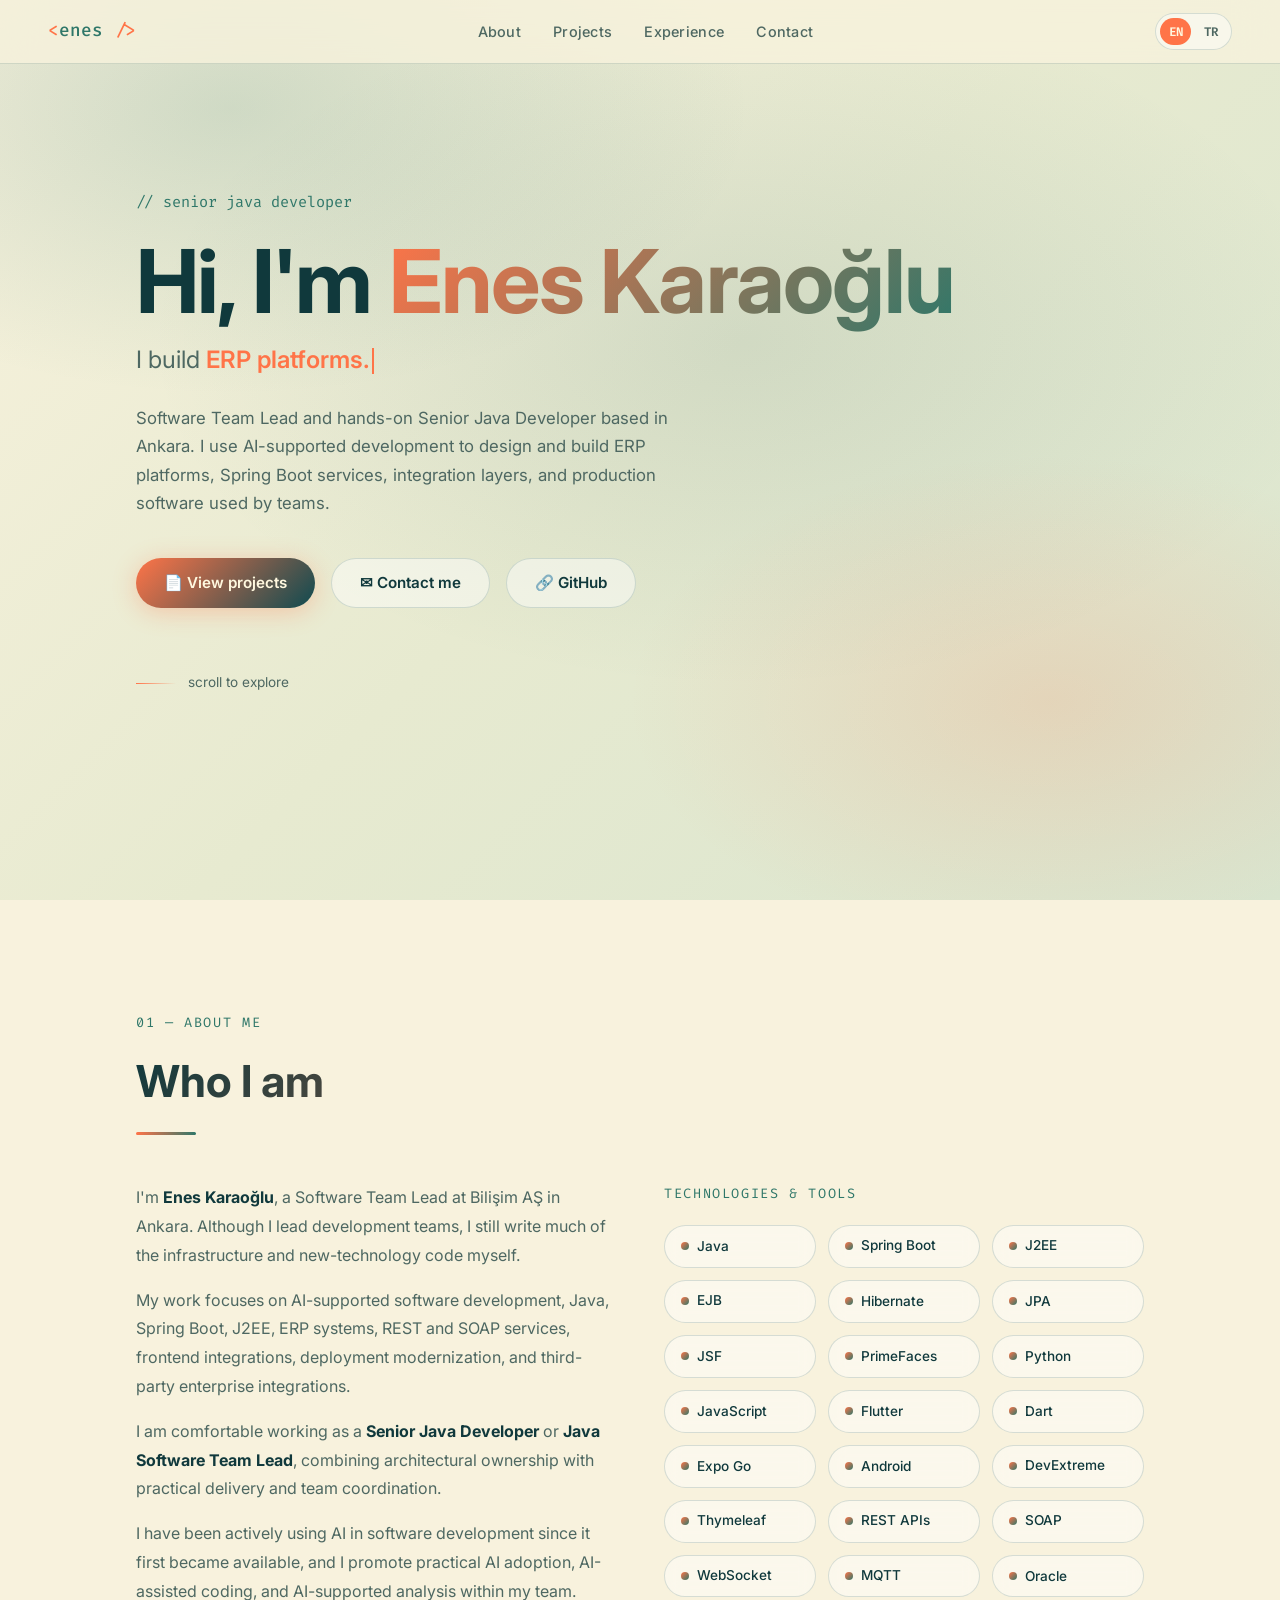
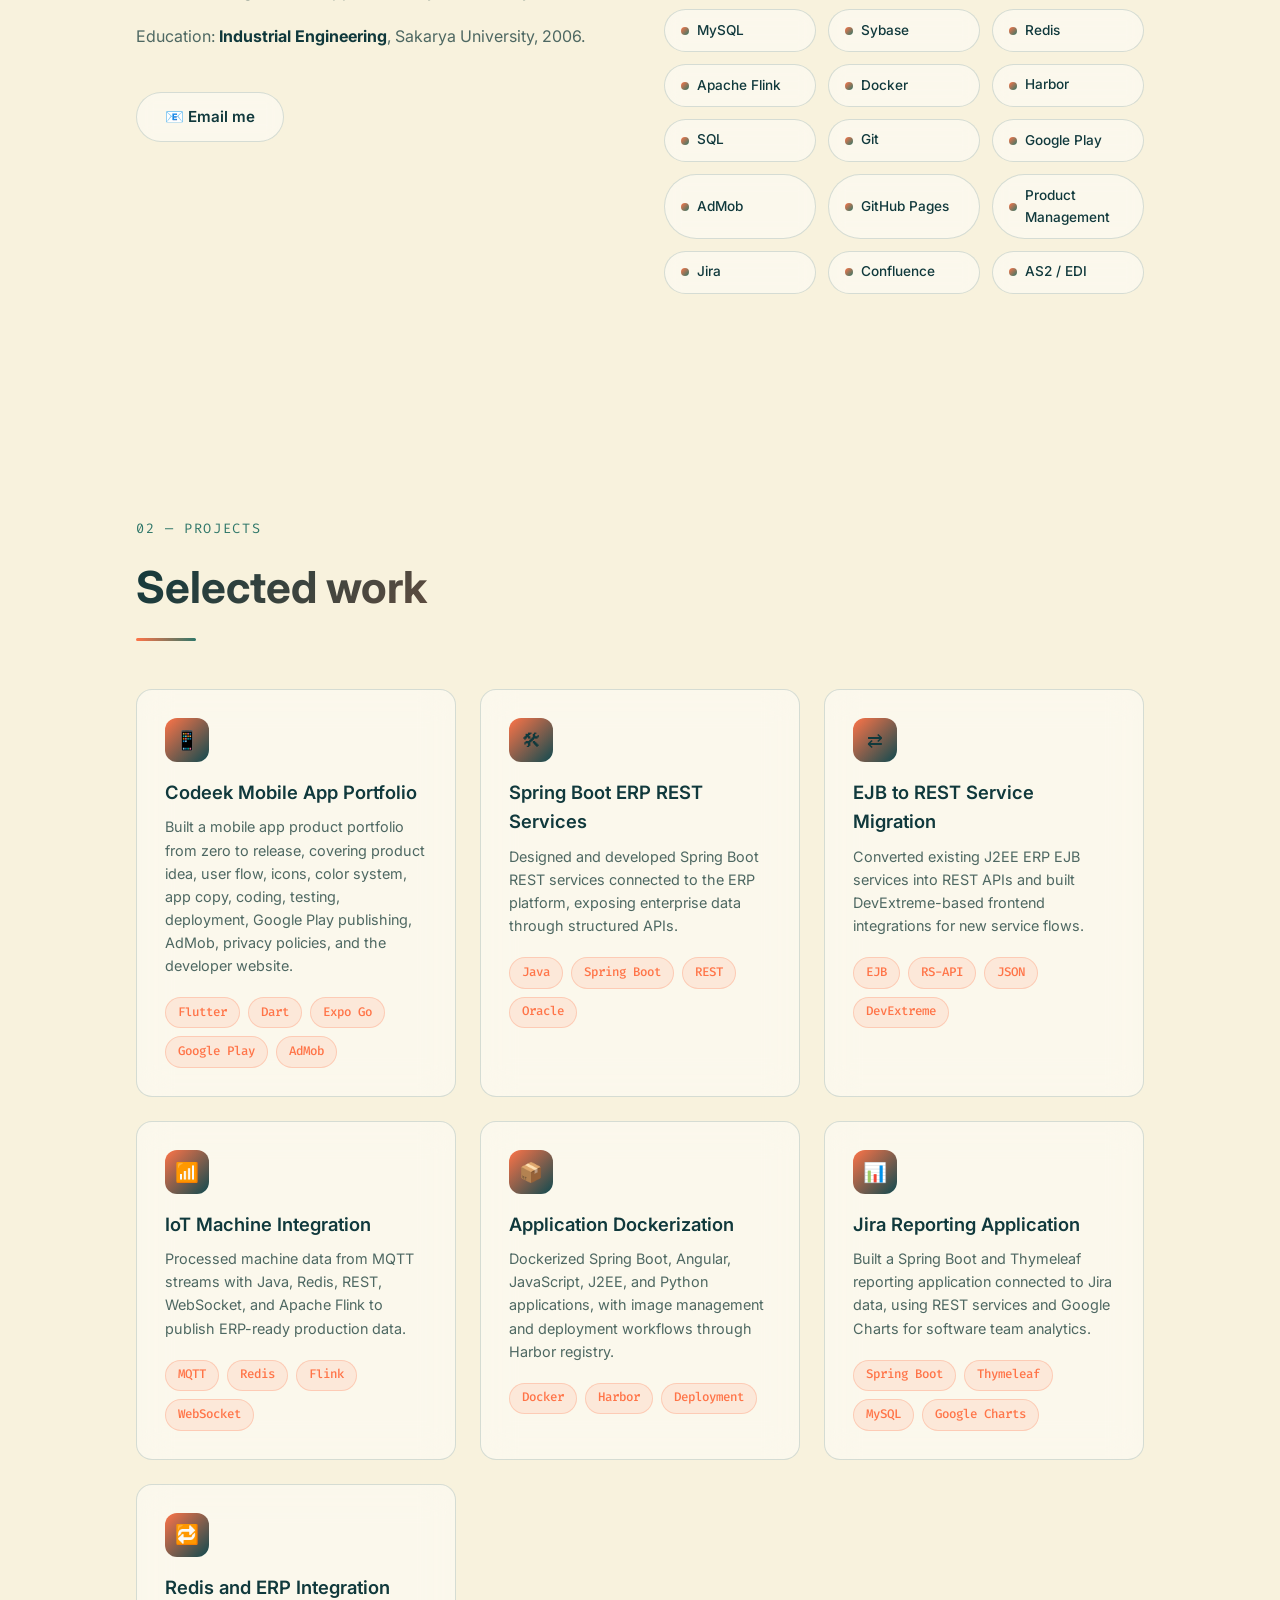
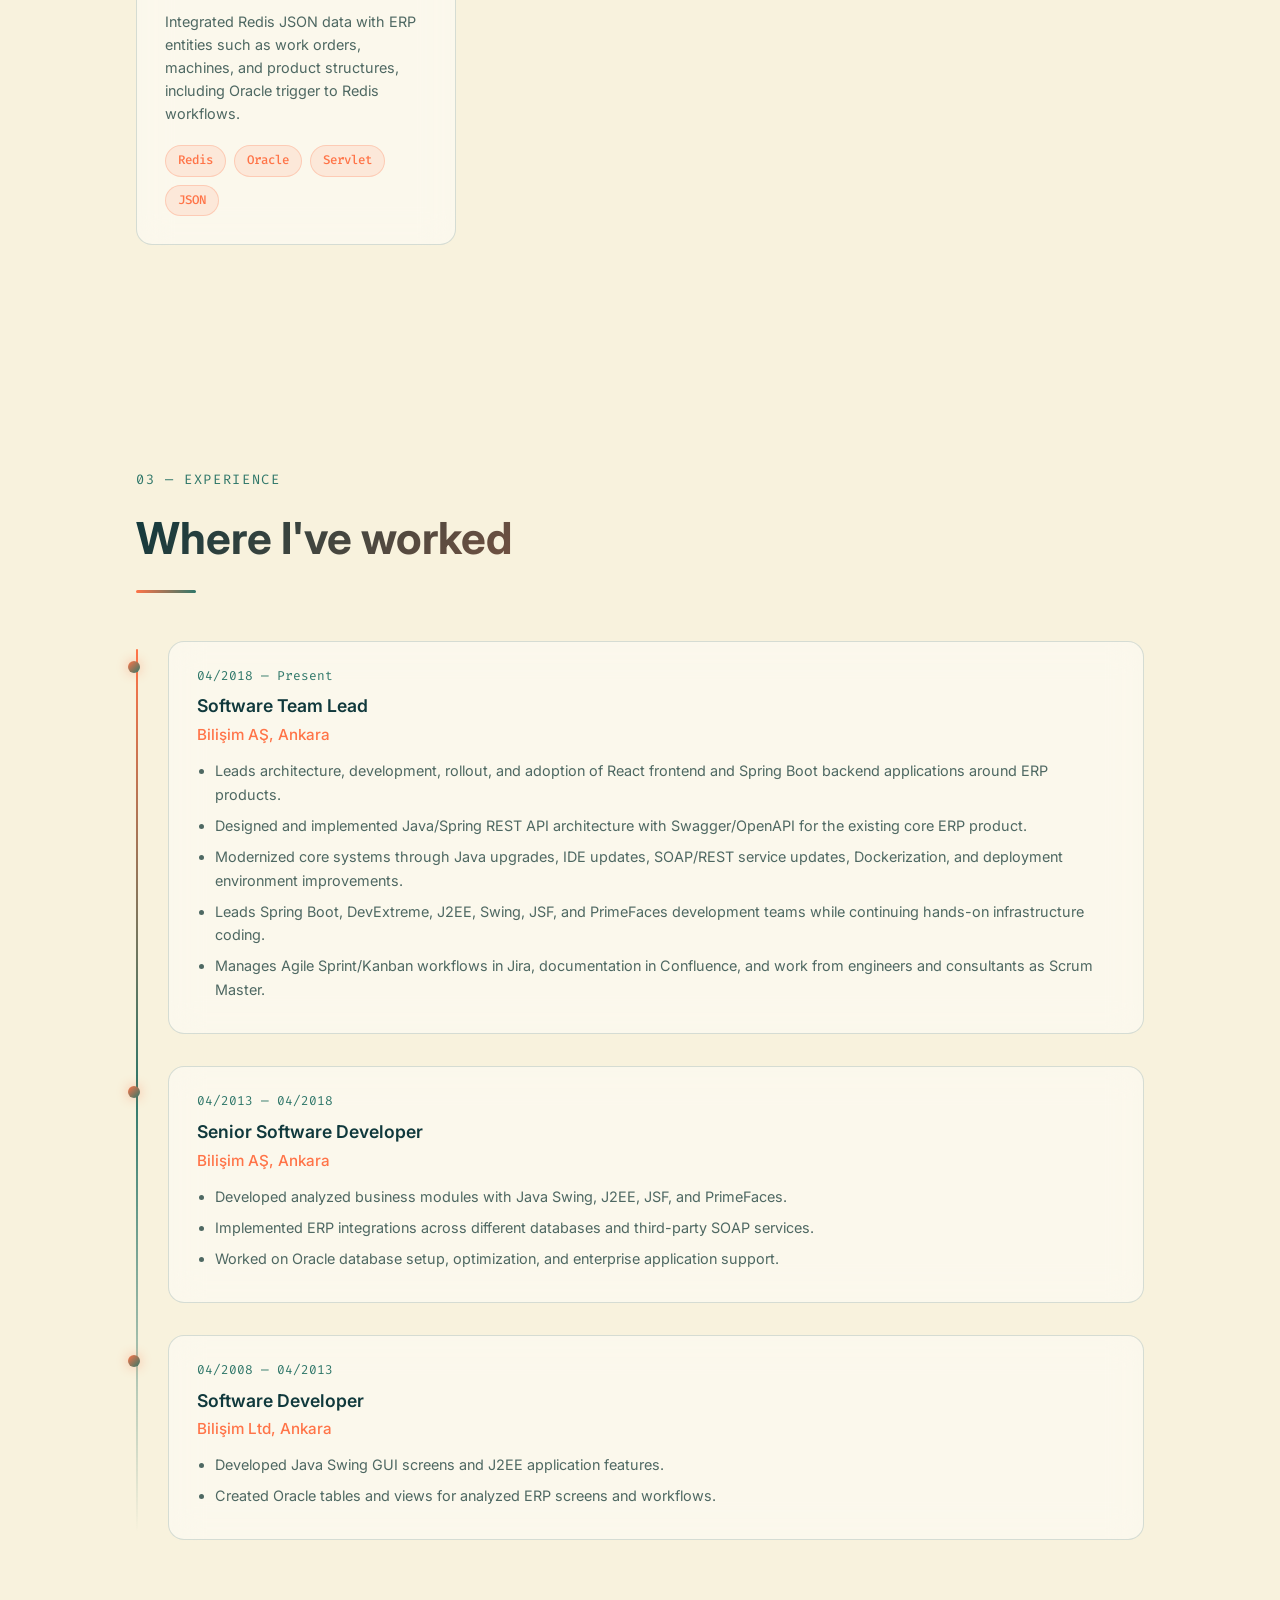
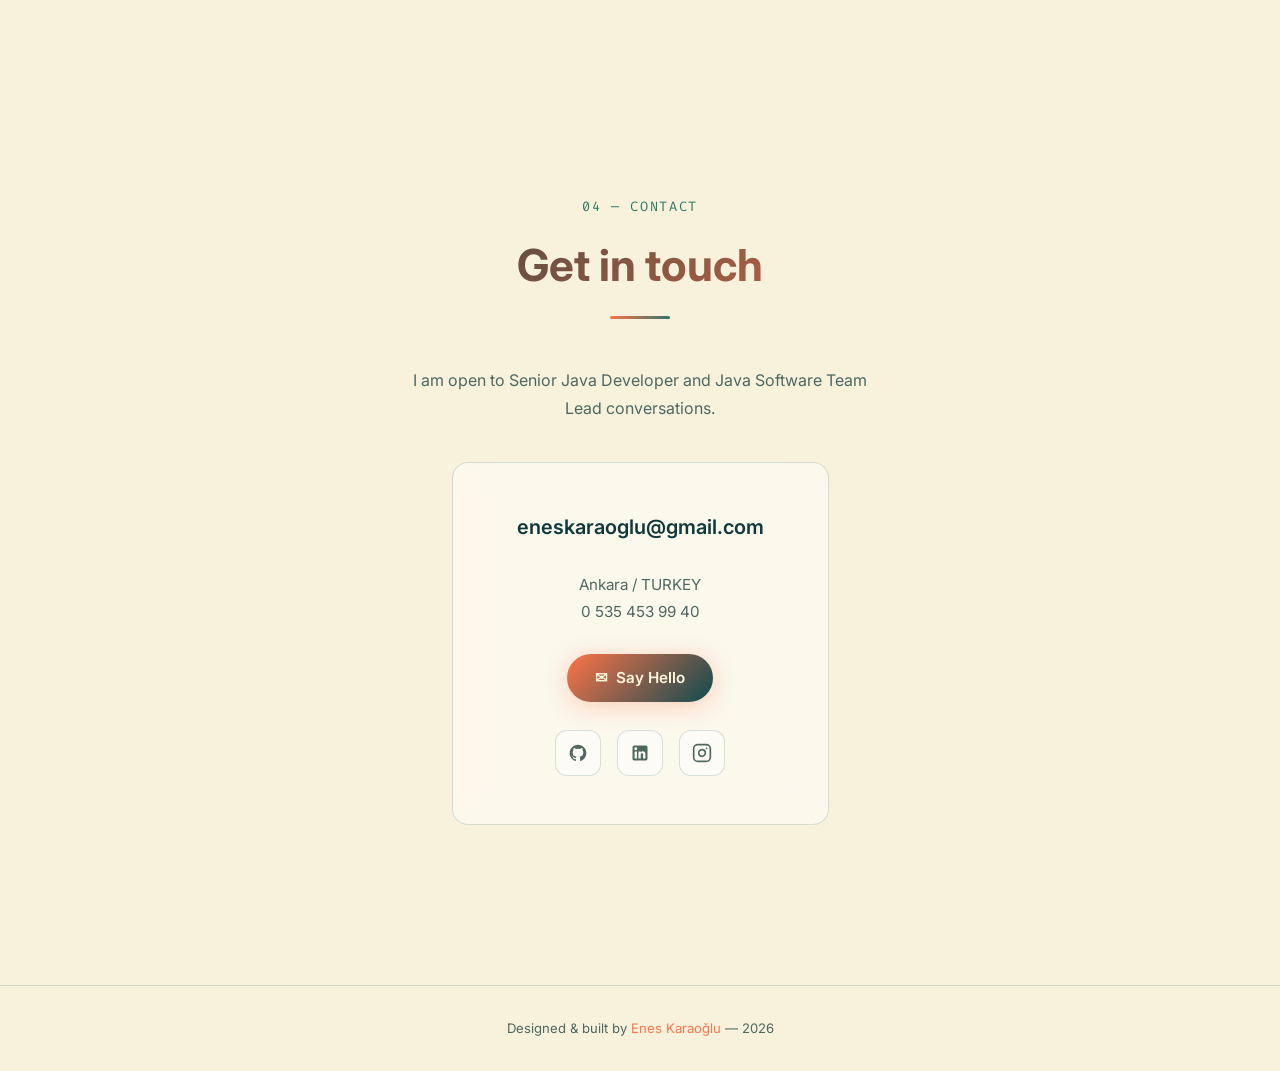
==== index.html @ bb0404db "Add footer visit counter" ====
﻿<!DOCTYPE html>
<html lang="en">
<head>
  <meta charset="UTF-8" />
  <meta name="viewport" content="width=device-width, initial-scale=1.0" />
  <title>Enes Karaoğlu — Senior Java Developer</title>
  <meta name="description" content="Personal portfolio of Enes Karaoğlu, Senior Java Developer and Software Team Lead in Ankara." />
  <link rel="preconnect" href="https://fonts.googleapis.com" />
  <link rel="preconnect" href="https://fonts.gstatic.com" crossorigin />
  <link href="https://fonts.googleapis.com/css2?family=Inter:wght@300;400;500;600;700&family=Fira+Code:wght@400;500&display=swap" rel="stylesheet" />
  <link rel="stylesheet" href="css/styles.css" />
</head>
<body>

<!-- ── Navigation ─────────────────────────────────────────────── -->
<nav>
  <a href="#hero" class="nav-logo">&lt;<span>enes</span> /&gt;</a>
  <ul class="nav-links" id="nav-links">
    <li><a href="#about" data-i18n="nav.about">About</a></li>
    <li><a href="#projects" data-i18n="nav.projects">Projects</a></li>
    <li><a href="#experience" data-i18n="nav.experience">Experience</a></li>
    <li><a href="#contact" data-i18n="nav.contact">Contact</a></li>
  </ul>
  <div class="nav-actions">
    <div class="language-switch" aria-label="Language selection">
      <button type="button" class="lang-btn" data-lang="en">EN</button>
      <button type="button" class="lang-btn" data-lang="tr">TR</button>
    </div>
    <button class="nav-toggle" id="nav-toggle" aria-label="Toggle menu">
      <span></span><span></span><span></span>
    </button>
  </div>
</nav>

<!-- ── Hero ───────────────────────────────────────────────────── -->
<section id="hero">
  <p class="hero-tag" data-i18n="hero.tag">// senior java developer</p>
  <h1 class="hero-name" data-i18n-html="hero.name">
    Hi, I'm <span class="highlight">Enes Karaoğlu</span>
  </h1>
  <p class="hero-title" data-i18n-html="hero.title">
    I build <span class="typed-text" id="typed"></span><span class="cursor"></span>
  </p>
  <p class="hero-bio" data-i18n="hero.bio">
    Software Team Lead and hands-on Senior Java Developer based in Ankara. I design and build
    ERP platforms, Spring Boot services, integration layers, and production software used by teams.
  </p>
  <div class="hero-cta">
    <a href="#projects" class="btn btn-primary" data-i18n-html="hero.viewProjects">
      &#128196; View projects
    </a>
    <a href="#contact" class="btn btn-outline" data-i18n-html="hero.contactMe">
      &#9993; Contact me
    </a>
    <a href="https://github.com/eneskaraoglu" target="_blank" rel="noopener" class="btn btn-outline">
      &#128279; GitHub
    </a>
  </div>
  <div class="hero-scroll">
    <span class="scroll-line"></span>
    <span data-i18n="hero.scroll">scroll to explore</span>
  </div>
</section>

<!-- ── About ──────────────────────────────────────────────────── -->
<section id="about">
  <p class="section-label reveal" data-i18n="about.label">01 &mdash; About Me</p>
  <h2 class="section-title reveal" data-i18n="about.title">Who I am</h2>
  <div class="section-divider reveal"></div>
  <div class="about-grid">
    <div class="about-text reveal">
      <p data-i18n-html="about.p1">
        I'm <strong>Enes Karaoğlu</strong>, a Software Team Lead at Bilişim AŞ in Ankara.
        Although I lead development teams, I still write much of the infrastructure and new-technology
        code myself.
      </p>
      <p data-i18n="about.p2">
        My work focuses on Java, Spring Boot, J2EE, ERP systems, REST and SOAP services,
        frontend integrations, deployment modernization, and third-party enterprise integrations.
      </p>
      <p data-i18n-html="about.p3">
        I am comfortable working as a <strong>Senior Java Developer</strong> or
        <strong>Java Software Team Lead</strong>, combining architectural ownership with practical
        delivery and team coordination.
      </p>
      <p data-i18n="about.ai">
        I have been actively using AI in software development since it first became available, and I promote practical AI adoption within my team.
      </p>
      <p data-i18n-html="about.education">
        Education: <strong>Industrial Engineering</strong>, Sakarya University, 2006.
      </p>
      <br />
      <a href="mailto:eneskaraoglu@gmail.com" class="btn btn-outline" style="display:inline-flex;" data-i18n-html="about.email">
        &#128231; Email me
      </a>
    </div>
    <div class="reveal">
      <p class="section-label" style="margin-bottom:1.25rem;" data-i18n="about.techLabel">Technologies &amp; Tools</p>
      <div class="skills-grid">
        <div class="skill-pill"><span class="skill-dot"></span>Java</div>
        <div class="skill-pill"><span class="skill-dot"></span>Spring Boot</div>
        <div class="skill-pill"><span class="skill-dot"></span>J2EE</div>
        <div class="skill-pill"><span class="skill-dot"></span>EJB</div>
        <div class="skill-pill"><span class="skill-dot"></span>Hibernate</div>
        <div class="skill-pill"><span class="skill-dot"></span>JPA</div>
        <div class="skill-pill"><span class="skill-dot"></span>JSF</div>
        <div class="skill-pill"><span class="skill-dot"></span>PrimeFaces</div>
        <div class="skill-pill"><span class="skill-dot"></span>Python</div>
        <div class="skill-pill"><span class="skill-dot"></span>JavaScript</div>
        <div class="skill-pill"><span class="skill-dot"></span>Flutter</div>
        <div class="skill-pill"><span class="skill-dot"></span>Dart</div>
        <div class="skill-pill"><span class="skill-dot"></span>Expo Go</div>
        <div class="skill-pill"><span class="skill-dot"></span>Android</div>
        <div class="skill-pill"><span class="skill-dot"></span>DevExtreme</div>
        <div class="skill-pill"><span class="skill-dot"></span>Thymeleaf</div>
        <div class="skill-pill"><span class="skill-dot"></span>REST APIs</div>
        <div class="skill-pill"><span class="skill-dot"></span>SOAP</div>
        <div class="skill-pill"><span class="skill-dot"></span>WebSocket</div>
        <div class="skill-pill"><span class="skill-dot"></span>MQTT</div>
        <div class="skill-pill"><span class="skill-dot"></span>Oracle</div>
        <div class="skill-pill"><span class="skill-dot"></span>MySQL</div>
        <div class="skill-pill"><span class="skill-dot"></span>Sybase</div>
        <div class="skill-pill"><span class="skill-dot"></span>Redis</div>
        <div class="skill-pill"><span class="skill-dot"></span>Apache Flink</div>
        <div class="skill-pill"><span class="skill-dot"></span>Docker</div>
        <div class="skill-pill"><span class="skill-dot"></span>Harbor</div>
        <div class="skill-pill"><span class="skill-dot"></span>SQL</div>
        <div class="skill-pill"><span class="skill-dot"></span>Git</div>
        <div class="skill-pill"><span class="skill-dot"></span>Google Play</div>
        <div class="skill-pill"><span class="skill-dot"></span>AdMob</div>
        <div class="skill-pill"><span class="skill-dot"></span>GitHub Pages</div>
        <div class="skill-pill"><span class="skill-dot"></span>Product Management</div>
        <div class="skill-pill"><span class="skill-dot"></span>Jira</div>
        <div class="skill-pill"><span class="skill-dot"></span>Confluence</div>
        <div class="skill-pill"><span class="skill-dot"></span>AS2 / EDI</div>
      </div>
    </div>
  </div>
</section>

<!-- ── Projects ────────────────────────────────────────────────── -->
<section id="projects">
  <p class="section-label reveal" data-i18n="projects.label">02 &mdash; Projects</p>
  <h2 class="section-title reveal" data-i18n="projects.title">Selected work</h2>
  <div class="section-divider reveal"></div>
  <div class="projects-grid">

    <div class="glass project-card reveal">
      <div class="project-top">
        <div class="project-icon">&#128241;</div>
      </div>
      <h3 class="project-name" data-i18n="project.codeek.title">Codeek Mobile App Portfolio</h3>
      <p class="project-desc" data-i18n="project.codeek.desc">
        Built a mobile app product portfolio from zero to release, covering product idea, user flow,
        icons, color system, app copy, coding, testing, deployment, Google Play publishing, AdMob,
        privacy policies, and the developer website.
      </p>
      <div class="project-tags">
        <span class="tag">Flutter</span>
        <span class="tag">Dart</span>
        <span class="tag">Expo Go</span>
        <span class="tag">Google Play</span>
        <span class="tag">AdMob</span>
      </div>
    </div>

    <div class="glass project-card reveal">
      <div class="project-top">
        <div class="project-icon">&#128736;</div>
      </div>
      <h3 class="project-name" data-i18n="project.erpRest.title">Spring Boot ERP REST Services</h3>
      <p class="project-desc" data-i18n="project.erpRest.desc">
        Designed and developed Spring Boot REST services connected to the ERP platform, exposing
        enterprise data through structured APIs.
      </p>
      <div class="project-tags">
        <span class="tag">Java</span>
        <span class="tag">Spring Boot</span>
        <span class="tag">REST</span>
        <span class="tag">Oracle</span>
      </div>
    </div>

    <div class="glass project-card reveal">
      <div class="project-top">
        <div class="project-icon">&#8644;</div>
      </div>
      <h3 class="project-name" data-i18n="project.ejbRest.title">EJB to REST Service Migration</h3>
      <p class="project-desc" data-i18n="project.ejbRest.desc">
        Converted existing J2EE ERP EJB services into REST APIs and built DevExtreme-based
        frontend integrations for new service flows.
      </p>
      <div class="project-tags">
        <span class="tag">EJB</span>
        <span class="tag">RS-API</span>
        <span class="tag">JSON</span>
        <span class="tag">DevExtreme</span>
      </div>
    </div>

    <div class="glass project-card reveal">
      <div class="project-top">
        <div class="project-icon">&#128246;</div>
      </div>
      <h3 class="project-name" data-i18n="project.iot.title">IoT Machine Integration</h3>
      <p class="project-desc" data-i18n="project.iot.desc">
        Processed machine data from MQTT streams with Java, Redis, REST, WebSocket, and Apache Flink
        to publish ERP-ready production data.
      </p>
      <div class="project-tags">
        <span class="tag">MQTT</span>
        <span class="tag">Redis</span>
        <span class="tag">Flink</span>
        <span class="tag">WebSocket</span>
      </div>
    </div>

    <div class="glass project-card reveal">
      <div class="project-top">
        <div class="project-icon">&#128230;</div>
      </div>
      <h3 class="project-name" data-i18n="project.docker.title">Application Dockerization</h3>
      <p class="project-desc" data-i18n="project.docker.desc">
        Dockerized Spring Boot, Angular, JavaScript, J2EE, and Python applications, with image
        management and deployment workflows through Harbor registry.
      </p>
      <div class="project-tags">
        <span class="tag">Docker</span>
        <span class="tag">Harbor</span>
        <span class="tag">Deployment</span>
      </div>
    </div>

    <div class="glass project-card reveal">
      <div class="project-top">
        <div class="project-icon">&#128202;</div>
      </div>
      <h3 class="project-name" data-i18n="project.jira.title">Jira Reporting Application</h3>
      <p class="project-desc" data-i18n="project.jira.desc">
        Built a Spring Boot and Thymeleaf reporting application connected to Jira data, using REST
        services and Google Charts for software team analytics.
      </p>
      <div class="project-tags">
        <span class="tag">Spring Boot</span>
        <span class="tag">Thymeleaf</span>
        <span class="tag">MySQL</span>
        <span class="tag">Google Charts</span>
      </div>
    </div>

    <div class="glass project-card reveal">
      <div class="project-top">
        <div class="project-icon">&#128257;</div>
      </div>
      <h3 class="project-name" data-i18n="project.redis.title">Redis and ERP Integration</h3>
      <p class="project-desc" data-i18n="project.redis.desc">
        Integrated Redis JSON data with ERP entities such as work orders, machines, and product
        structures, including Oracle trigger to Redis workflows.
      </p>
      <div class="project-tags">
        <span class="tag">Redis</span>
        <span class="tag">Oracle</span>
        <span class="tag">Servlet</span>
        <span class="tag">JSON</span>
      </div>
    </div>

  </div>
</section>

<!-- ── Experience ─────────────────────────────────────────────── -->
<section id="experience">
  <p class="section-label reveal" data-i18n="experience.label">03 &mdash; Experience</p>
  <h2 class="section-title reveal" data-i18n="experience.title">Where I've worked</h2>
  <div class="section-divider reveal"></div>
  <div class="timeline">

    <div class="timeline-item reveal">
      <div class="glass timeline-card">
        <p class="timeline-period" data-i18n="experience.current.period">04/2018 &mdash; Present</p>
        <h3 class="timeline-role" data-i18n="experience.current.role">Software Team Lead</h3>
        <p class="timeline-company">Bilişim AŞ, Ankara</p>
        <ul class="timeline-list">
          <li data-i18n="experience.current.li1">Leads architecture, development, rollout, and adoption of React frontend and Spring Boot backend applications around ERP products.</li>
          <li data-i18n="experience.current.li2">Designed and implemented Java/Spring REST API architecture with Swagger/OpenAPI for the existing core ERP product.</li>
          <li data-i18n="experience.current.li3">Modernized core systems through Java upgrades, IDE updates, SOAP/REST service updates, Dockerization, and deployment environment improvements.</li>
          <li data-i18n="experience.current.li4">Leads Spring Boot, DevExtreme, J2EE, Swing, JSF, and PrimeFaces development teams while continuing hands-on infrastructure coding.</li>
          <li data-i18n="experience.current.li5">Manages Agile Sprint/Kanban workflows in Jira, documentation in Confluence, and work from engineers and consultants as Scrum Master.</li>
        </ul>
      </div>
    </div>

    <div class="timeline-item reveal">
      <div class="glass timeline-card">
        <p class="timeline-period">04/2013 &mdash; 04/2018</p>
        <h3 class="timeline-role" data-i18n="experience.senior.role">Senior Software Developer</h3>
        <p class="timeline-company">Bilişim AŞ, Ankara</p>
        <ul class="timeline-list">
          <li data-i18n="experience.senior.li1">Developed analyzed business modules with Java Swing, J2EE, JSF, and PrimeFaces.</li>
          <li data-i18n="experience.senior.li2">Implemented ERP integrations across different databases and third-party SOAP services.</li>
          <li data-i18n="experience.senior.li3">Worked on Oracle database setup, optimization, and enterprise application support.</li>
        </ul>
      </div>
    </div>

    <div class="timeline-item reveal">
      <div class="glass timeline-card">
        <p class="timeline-period">04/2008 &mdash; 04/2013</p>
        <h3 class="timeline-role" data-i18n="experience.developer.role">Software Developer</h3>
        <p class="timeline-company">Bilişim Ltd, Ankara</p>
        <ul class="timeline-list">
          <li data-i18n="experience.developer.li1">Developed Java Swing GUI screens and J2EE application features.</li>
          <li data-i18n="experience.developer.li2">Created Oracle tables and views for analyzed ERP screens and workflows.</li>
        </ul>
      </div>
    </div>

  </div>
</section>

<!-- ── Contact ────────────────────────────────────────────────── -->
<section id="contact">
  <p class="section-label reveal" data-i18n="contact.label">04 &mdash; Contact</p>
  <h2 class="section-title reveal" data-i18n="contact.title">Get in touch</h2>
  <div class="section-divider reveal"></div>
  <p class="contact-subtitle reveal" data-i18n="contact.subtitle">
    I am open to Senior Java Developer and Java Software Team Lead conversations.
  </p>
  <div class="glass contact-card reveal">
    <a href="mailto:eneskaraoglu@gmail.com" class="contact-email">
      eneskaraoglu@gmail.com
    </a>
    <div class="contact-meta">
      <p>Ankara / TURKEY</p>
      <p>0 535 453 99 40</p>
    </div>
    <a href="mailto:eneskaraoglu@gmail.com" class="btn btn-primary" data-i18n-html="contact.sayHello">
      &#9993;&nbsp; Say Hello
    </a>
    <div class="social-links">
      <a href="https://github.com/eneskaraoglu" target="_blank" rel="noopener" class="social-link" title="GitHub">
        <!-- GitHub SVG icon -->
        <svg width="20" height="20" viewBox="0 0 24 24" fill="currentColor">
          <path d="M12 2C6.477 2 2 6.477 2 12c0 4.418 2.865 8.166 6.839 9.489.5.092.682-.217.682-.482 0-.237-.008-.866-.013-1.7-2.782.603-3.369-1.342-3.369-1.342-.454-1.155-1.11-1.462-1.11-1.462-.908-.62.069-.608.069-.608 1.003.07 1.531 1.03 1.531 1.03.892 1.529 2.341 1.087 2.91.831.092-.646.35-1.086.636-1.336-2.22-.253-4.555-1.11-4.555-4.943 0-1.091.39-1.984 1.029-2.683-.103-.253-.446-1.27.098-2.647 0 0 .84-.269 2.75 1.025A9.578 9.578 0 0 1 12 6.836a9.59 9.59 0 0 1 2.504.337c1.909-1.294 2.747-1.025 2.747-1.025.546 1.377.202 2.394.1 2.647.64.699 1.028 1.592 1.028 2.683 0 3.842-2.339 4.687-4.566 4.935.359.309.678.919.678 1.852 0 1.336-.012 2.415-.012 2.743 0 .267.18.578.688.48C19.138 20.163 22 16.418 22 12c0-5.523-4.477-10-10-10z"/>
        </svg>
      </a>
      <a href="https://www.linkedin.com/in/enes-karao%C4%9Flu-ab82077a/" target="_blank" rel="noopener" class="social-link" title="LinkedIn">
        <!-- LinkedIn SVG icon -->
        <svg width="20" height="20" viewBox="0 0 24 24" fill="currentColor">
          <path d="M19 3a2 2 0 0 1 2 2v14a2 2 0 0 1-2 2H5a2 2 0 0 1-2-2V5a2 2 0 0 1 2-2h14m-.5 15.5v-5.3a3.26 3.26 0 0 0-3.26-3.26c-.85 0-1.84.52-2.32 1.3v-1.11h-2.79v8.37h2.79v-4.93c0-.77.62-1.4 1.39-1.4a1.4 1.4 0 0 1 1.4 1.4v4.93h2.79M6.88 8.56a1.68 1.68 0 0 0 1.68-1.68c0-.93-.75-1.69-1.68-1.69a1.69 1.69 0 0 0-1.69 1.69c0 .93.76 1.68 1.69 1.68m1.39 9.94v-8.37H5.5v8.37h2.77z"/>
        </svg>
      </a>
      <a href="https://www.instagram.com/enesk6u/" target="_blank" rel="noopener" class="social-link" title="Instagram">
        <!-- Instagram SVG icon -->
        <svg width="20" height="20" viewBox="0 0 24 24" fill="none" stroke="currentColor" stroke-width="2" stroke-linecap="round" stroke-linejoin="round">
          <rect x="2" y="2" width="20" height="20" rx="5" ry="5"></rect>
          <path d="M16 11.37A4 4 0 1 1 12.63 8 4 4 0 0 1 16 11.37z"></path>
          <line x1="17.5" y1="6.5" x2="17.51" y2="6.5"></line>
        </svg>
      </a>
    </div>
  </div>
</section>

<!-- ── Footer ─────────────────────────────────────────────────── -->
<footer>
  <p data-i18n-html="footer.copy">Designed &amp; built by <span>Enes Karaoğlu</span> &mdash; 2026</p>
  <p class="visit-counter">
    <span data-i18n="footer.views">Page views</span>
    <span id="visit-count" aria-live="polite">...</span>
  </p>
</footer>

<!-- ── Scripts ─────────────────────────────────────────────────── -->
<script src="js/translations.js"></script>
<script src="js/main.js"></script>

</body>
</html>
---- css/styles.css ----
﻿/* ── Reset & base ───────────────────────────────────────────── */
    *, *::before, *::after { box-sizing: border-box; margin: 0; padding: 0; }

    :root {
      --bg-1: #f8f2dd;
      --bg-2: #e7ead0;
      --bg-3: #d9e5cf;
      --accent-1: #ff7448;
      --accent-1-rgb: 255, 116, 72;
      --accent-2: #0f4a50;
      --accent-2-rgb: 15, 74, 80;
      --accent-3: #2f7769;
      --accent-3-rgb: 47, 119, 105;
      --text-primary: #10393c;
      --text-secondary: #4e6862;
      --nav-bg: rgba(248, 242, 221, 0.78);
      --nav-bg-solid: rgba(248, 242, 221, 0.97);
      --glass-bg: rgba(255, 255, 255, 0.46);
      --glass-border: rgba(15, 74, 80, 0.16);
      --glass-hover: rgba(255, 255, 255, 0.7);
      --accent-glow: rgba(var(--accent-1-rgb), 0.32);
      --accent-glow-strong: rgba(var(--accent-1-rgb), 0.46);
      --radius: 16px;
      --nav-h: 64px;
    }

    html { scroll-behavior: smooth; }

    body {
      font-family: 'Inter', sans-serif;
      background: var(--bg-1);
      color: var(--text-primary);
      line-height: 1.6;
      overflow-x: hidden;
    }

    /* ── Animated gradient background ──────────────────────────── */
    body::before {
      content: '';
      position: fixed;
      inset: 0;
      background:
        radial-gradient(ellipse 70% 55% at 18% 12%, rgba(var(--accent-3-rgb), .18) 0%, transparent 58%),
        radial-gradient(ellipse 60% 50% at 82% 78%, rgba(var(--accent-1-rgb), .16) 0%, transparent 55%),
        radial-gradient(ellipse 75% 62% at 58% 38%, rgba(var(--accent-2-rgb), .10) 0%, transparent 62%),
        linear-gradient(135deg, var(--bg-1), var(--bg-2), var(--bg-3));
      z-index: -1;
      animation: gradientShift 18s ease-in-out infinite alternate;
    }

    @keyframes gradientShift {
      0%   { opacity: 1;   filter: hue-rotate(0deg); }
      100% { opacity: .85; filter: hue-rotate(25deg); }
    }

    /* ── Glass utility ──────────────────────────────────────────── */
    .glass {
      background: var(--glass-bg);
      border: 1px solid var(--glass-border);
      backdrop-filter: blur(16px);
      -webkit-backdrop-filter: blur(16px);
      border-radius: var(--radius);
    }

    /* ── Navigation ─────────────────────────────────────────────── */
    nav {
      position: fixed;
      top: 0; left: 0; right: 0;
      height: var(--nav-h);
      z-index: 100;
      display: flex;
      align-items: center;
      justify-content: space-between;
      padding: 0 clamp(1.5rem, 5vw, 3rem);
      background: var(--nav-bg);
      backdrop-filter: blur(20px);
      -webkit-backdrop-filter: blur(20px);
      border-bottom: 1px solid var(--glass-border);
      transition: background .3s;
    }

    .nav-logo {
      font-family: 'Fira Code', monospace;
      font-size: 1.1rem;
      color: var(--accent-1);
      text-decoration: none;
      font-weight: 500;
    }

    .nav-logo span { color: var(--accent-3); }

    .nav-links {
      display: flex;
      gap: 2rem;
      list-style: none;
    }

    .nav-links a {
      text-decoration: none;
      color: var(--text-secondary);
      font-size: .9rem;
      font-weight: 500;
      letter-spacing: .02em;
      transition: color .2s;
    }

    .nav-links a:hover { color: var(--accent-1); }

    .nav-actions {
      display: flex;
      align-items: center;
      gap: 1rem;
    }

    .language-switch {
      display: inline-flex;
      gap: .25rem;
      padding: .25rem;
      background: var(--glass-bg);
      border: 1px solid var(--glass-border);
      border-radius: 999px;
    }

    .lang-btn {
      border: none;
      background: transparent;
      color: var(--text-secondary);
      border-radius: 999px;
      cursor: pointer;
      font-family: 'Fira Code', monospace;
      font-size: .78rem;
      font-weight: 600;
      padding: .35rem .55rem;
      transition: background .2s, color .2s;
    }

    .lang-btn:hover,
    .lang-btn.active {
      background: var(--accent-1);
      color: #fff8df;
    }

    .nav-toggle {
      display: none;
      flex-direction: column;
      gap: 5px;
      cursor: pointer;
      background: none;
      border: none;
      padding: 4px;
    }

    .nav-toggle span {
      display: block;
      width: 24px;
      height: 2px;
      background: var(--text-primary);
      border-radius: 2px;
      transition: all .3s;
    }

    /* ── Section base ───────────────────────────────────────────── */
    section {
      padding: clamp(5rem, 10vw, 7rem) clamp(1.5rem, 8vw, 6rem);
      max-width: 1200px;
      margin: 0 auto;
    }

    .section-label {
      font-family: 'Fira Code', monospace;
      font-size: .85rem;
      color: var(--accent-3);
      letter-spacing: .12em;
      text-transform: uppercase;
      margin-bottom: .75rem;
    }

    .section-title {
      font-size: clamp(2rem, 4vw, 2.75rem);
      font-weight: 700;
      margin-bottom: 1rem;
      background: linear-gradient(135deg, var(--text-primary), var(--accent-1));
      -webkit-background-clip: text;
      -webkit-text-fill-color: transparent;
      background-clip: text;
    }

    .section-divider {
      width: 60px;
      height: 3px;
      background: linear-gradient(90deg, var(--accent-1), var(--accent-3));
      border-radius: 3px;
      margin-bottom: 3rem;
    }

    /* ── Hero ───────────────────────────────────────────────────── */
    #hero {
      min-height: 100vh;
      display: flex;
      flex-direction: column;
      justify-content: center;
      padding-top: calc(var(--nav-h) + 2rem);
      max-width: 1200px;
    }

    .hero-tag {
      font-family: 'Fira Code', monospace;
      font-size: .95rem;
      color: var(--accent-3);
      margin-bottom: 1.25rem;
      opacity: 0;
      animation: fadeUp .6s ease forwards .2s;
    }

    .hero-name {
      font-size: clamp(2.8rem, 7vw, 5.5rem);
      font-weight: 700;
      line-height: 1.08;
      letter-spacing: -.02em;
      margin-bottom: .75rem;
      opacity: 0;
      animation: fadeUp .6s ease forwards .4s;
    }

    .hero-name .highlight {
      background: linear-gradient(135deg, var(--accent-1), var(--accent-3));
      -webkit-background-clip: text;
      -webkit-text-fill-color: transparent;
      background-clip: text;
    }

    .hero-title {
      font-size: clamp(1.1rem, 2.5vw, 1.5rem);
      color: var(--text-secondary);
      font-weight: 400;
      margin-bottom: 1.5rem;
      opacity: 0;
      animation: fadeUp .6s ease forwards .6s;
    }

    .hero-title .typed-text {
      color: var(--accent-1);
      font-weight: 600;
    }

    .cursor {
      display: inline-block;
      width: 2px;
      height: 1.1em;
      background: var(--accent-1);
      margin-left: 2px;
      vertical-align: text-bottom;
      animation: blink .75s step-end infinite;
    }

    @keyframes blink { 0%,100%{opacity:1} 50%{opacity:0} }

    .hero-bio {
      max-width: 560px;
      color: var(--text-secondary);
      font-size: 1.05rem;
      line-height: 1.7;
      margin-bottom: 2.5rem;
      opacity: 0;
      animation: fadeUp .6s ease forwards .8s;
    }

    .hero-cta {
      display: flex;
      flex-wrap: wrap;
      gap: 1rem;
      opacity: 0;
      animation: fadeUp .6s ease forwards 1s;
    }

    .btn {
      display: inline-flex;
      align-items: center;
      gap: .5rem;
      padding: .75rem 1.75rem;
      border-radius: 50px;
      font-size: .95rem;
      font-weight: 600;
      text-decoration: none;
      cursor: pointer;
      border: none;
      transition: all .25s;
    }

    .btn-primary {
      background: linear-gradient(135deg, var(--accent-1), var(--accent-2));
      color: #fff8df;
      box-shadow: 0 4px 24px var(--accent-glow);
    }

    .btn-primary:hover {
      transform: translateY(-2px);
      box-shadow: 0 8px 32px var(--accent-glow-strong);
    }

    .btn-outline {
      background: var(--glass-bg);
      border: 1px solid var(--glass-border);
      color: var(--text-primary);
      backdrop-filter: blur(8px);
    }

    .btn-outline:hover {
      background: var(--glass-hover);
      border-color: var(--accent-1);
      color: var(--accent-1);
      transform: translateY(-2px);
    }

    .hero-scroll {
      margin-top: 4rem;
      display: flex;
      align-items: center;
      gap: .75rem;
      color: var(--text-secondary);
      font-size: .85rem;
      opacity: 0;
      animation: fadeUp .6s ease forwards 1.2s;
    }

    .scroll-line {
      width: 40px;
      height: 1px;
      background: linear-gradient(90deg, var(--accent-1), transparent);
    }

    /* ── About ──────────────────────────────────────────────────── */
    #about .about-grid {
      display: grid;
      grid-template-columns: 1fr 1fr;
      gap: 3rem;
      align-items: start;
    }

    .about-text p {
      color: var(--text-secondary);
      line-height: 1.8;
      margin-bottom: 1rem;
    }

    .about-text p strong { color: var(--text-primary); }

    .skills-grid {
      display: grid;
      grid-template-columns: repeat(auto-fill, minmax(120px, 1fr));
      gap: .75rem;
    }

    .skill-pill {
      display: flex;
      align-items: center;
      gap: .5rem;
      padding: .6rem 1rem;
      background: var(--glass-bg);
      border: 1px solid var(--glass-border);
      backdrop-filter: blur(8px);
      border-radius: 50px;
      font-size: .85rem;
      color: var(--text-primary);
      font-weight: 500;
      transition: all .2s;
    }

    .skill-pill:hover {
      border-color: var(--accent-1);
      color: var(--accent-1);
      transform: translateY(-2px);
    }

    .skill-dot {
      width: 8px;
      height: 8px;
      border-radius: 50%;
      background: linear-gradient(135deg, var(--accent-1), var(--accent-3));
      flex-shrink: 0;
    }

    /* ── Projects ───────────────────────────────────────────────── */
    #projects .projects-grid {
      display: grid;
      grid-template-columns: repeat(auto-fill, minmax(320px, 1fr));
      gap: 1.5rem;
    }

    .project-card {
      padding: 1.75rem;
      transition: transform .25s, box-shadow .25s;
      position: relative;
      overflow: hidden;
    }

    .project-card::before {
      content: '';
      position: absolute;
      inset: 0;
      background: linear-gradient(135deg, rgba(var(--accent-1-rgb), .10), rgba(var(--accent-2-rgb), .06));
      opacity: 0;
      transition: opacity .3s;
      border-radius: var(--radius);
    }

    .project-card:hover { transform: translateY(-6px); box-shadow: 0 20px 60px rgba(var(--accent-2-rgb), .18); }
    .project-card:hover::before { opacity: 1; }

    .project-top {
      display: flex;
      justify-content: space-between;
      align-items: flex-start;
      margin-bottom: 1rem;
    }

    .project-icon {
      width: 44px;
      height: 44px;
      border-radius: 12px;
      background: linear-gradient(135deg, var(--accent-1), var(--accent-2));
      display: flex;
      align-items: center;
      justify-content: center;
      font-size: 1.2rem;
    }

    .project-links { display: flex; gap: .5rem; }

    .project-link {
      display: flex;
      align-items: center;
      justify-content: center;
      width: 36px;
      height: 36px;
      border-radius: 8px;
      background: var(--glass-bg);
      border: 1px solid var(--glass-border);
      color: var(--text-secondary);
      text-decoration: none;
      font-size: 1rem;
      transition: all .2s;
    }

    .project-link:hover { color: var(--accent-1); border-color: var(--accent-1); }

    .project-name {
      font-size: 1.15rem;
      font-weight: 600;
      margin-bottom: .5rem;
    }

    .project-desc {
      color: var(--text-secondary);
      font-size: .9rem;
      line-height: 1.6;
      margin-bottom: 1.25rem;
    }

    .project-tags {
      display: flex;
      flex-wrap: wrap;
      gap: .5rem;
    }

    .tag {
      padding: .3rem .75rem;
      border-radius: 50px;
      font-size: .78rem;
      font-weight: 500;
      font-family: 'Fira Code', monospace;
      background: rgba(var(--accent-1-rgb), .12);
      color: var(--accent-1);
      border: 1px solid rgba(var(--accent-1-rgb), .25);
    }

    /* ── Experience / Timeline ──────────────────────────────────── */
    #experience .timeline {
      position: relative;
      padding-left: 2rem;
    }

    .timeline::before {
      content: '';
      position: absolute;
      left: 0;
      top: 8px;
      bottom: 8px;
      width: 2px;
      background: linear-gradient(180deg, var(--accent-1), var(--accent-3), transparent);
      border-radius: 2px;
    }

    .timeline-item {
      position: relative;
      margin-bottom: 2rem;
    }

    .timeline-item::before {
      content: '';
      position: absolute;
      left: -2.5rem;
      top: 1.25rem;
      width: 12px;
      height: 12px;
      border-radius: 50%;
      background: linear-gradient(135deg, var(--accent-1), var(--accent-3));
      box-shadow: 0 0 12px var(--accent-glow-strong);
    }

    .timeline-card {
      padding: 1.5rem 1.75rem;
      transition: transform .2s;
    }

    .timeline-card:hover { transform: translateX(4px); }

    .timeline-period {
      font-family: 'Fira Code', monospace;
      font-size: .8rem;
      color: var(--accent-3);
      margin-bottom: .4rem;
    }

    .timeline-role {
      font-size: 1.1rem;
      font-weight: 600;
      margin-bottom: .15rem;
    }

    .timeline-company {
      color: var(--accent-1);
      font-weight: 500;
      font-size: .95rem;
      margin-bottom: .75rem;
    }

    .timeline-desc {
      color: var(--text-secondary);
      font-size: .9rem;
      line-height: 1.65;
    }

    .timeline-list {
      color: var(--text-secondary);
      font-size: .9rem;
      line-height: 1.65;
      padding-left: 1.1rem;
    }

    .timeline-list li { margin-bottom: .45rem; }

    /* ── Contact ────────────────────────────────────────────────── */
    #contact {
      text-align: center;
    }

    #contact .section-divider { margin-left: auto; margin-right: auto; }

    .contact-subtitle {
      color: var(--text-secondary);
      max-width: 480px;
      margin: 0 auto 2.5rem;
      line-height: 1.7;
    }

    .contact-card {
      display: inline-flex;
      flex-direction: column;
      align-items: center;
      gap: 1.75rem;
      padding: 3rem 4rem;
      margin-bottom: 3rem;
    }

    .contact-email {
      font-size: 1.25rem;
      font-weight: 600;
      color: var(--text-primary);
      text-decoration: none;
      transition: color .2s;
    }

    .contact-email:hover { color: var(--accent-1); }

    .contact-meta {
      color: var(--text-secondary);
      font-size: .95rem;
      line-height: 1.8;
      text-align: center;
    }

    .social-links {
      display: flex;
      gap: 1rem;
    }

    .social-link {
      display: flex;
      align-items: center;
      justify-content: center;
      width: 46px;
      height: 46px;
      border-radius: 12px;
      background: var(--glass-bg);
      border: 1px solid var(--glass-border);
      color: var(--text-secondary);
      text-decoration: none;
      font-size: 1.2rem;
      transition: all .25s;
    }

    .social-link:hover {
      border-color: var(--accent-1);
      color: var(--accent-1);
      transform: translateY(-3px);
      box-shadow: 0 8px 24px rgba(var(--accent-1-rgb), .25);
    }

    /* ── Footer ─────────────────────────────────────────────────── */
    footer {
      text-align: center;
      padding: 2rem;
      color: var(--text-secondary);
      font-size: .82rem;
      border-top: 1px solid var(--glass-border);
    }

    footer span { color: var(--accent-1); }

    .visit-counter {
      display: inline-flex;
      align-items: center;
      gap: .4rem;
      margin-top: .75rem;
      padding: .35rem .75rem;
      background: var(--glass-bg);
      border: 1px solid var(--glass-border);
      border-radius: 999px;
      font-family: 'Fira Code', monospace;
      font-size: .78rem;
    }

    /* ── Reveal animation ───────────────────────────────────────── */
    .reveal {
      opacity: 0;
      transform: translateY(28px);
      transition: opacity .6s ease, transform .6s ease;
    }

    .reveal.visible {
      opacity: 1;
      transform: translateY(0);
    }

    @keyframes fadeUp {
      from { opacity: 0; transform: translateY(24px); }
      to   { opacity: 1; transform: translateY(0); }
    }

    /* ── Responsive ─────────────────────────────────────────────── */
    @media (max-width: 768px) {
      .nav-links { display: none; flex-direction: column; position: absolute; top: var(--nav-h); left: 0; right: 0; background: var(--nav-bg-solid); backdrop-filter: blur(20px); padding: 1.5rem 2rem; gap: 1.25rem; border-bottom: 1px solid var(--glass-border); }
      .nav-links.open { display: flex; }
      .nav-toggle { display: flex; }
      .nav-actions { gap: .75rem; }
      #about .about-grid { grid-template-columns: 1fr; }
      #projects .projects-grid { grid-template-columns: 1fr; }
      .contact-card { padding: 2rem 1.5rem; width: 100%; }
    }
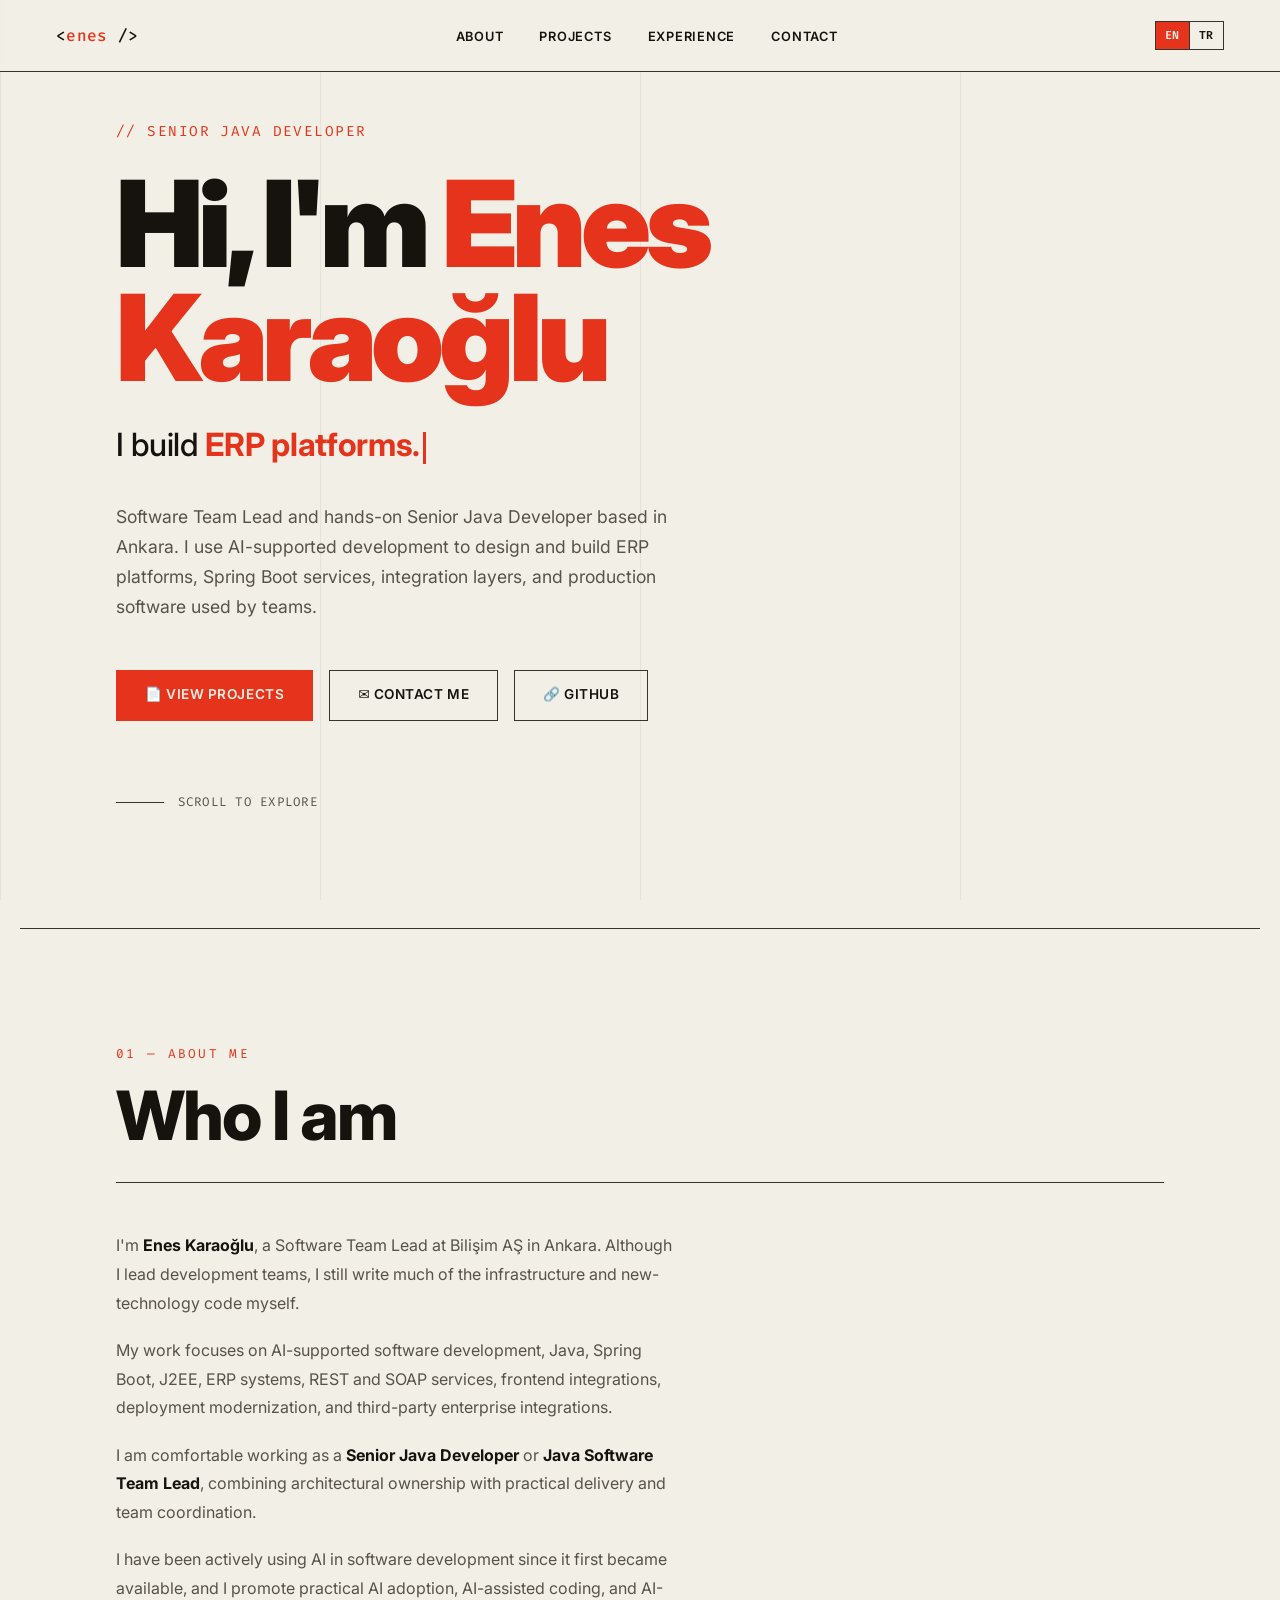
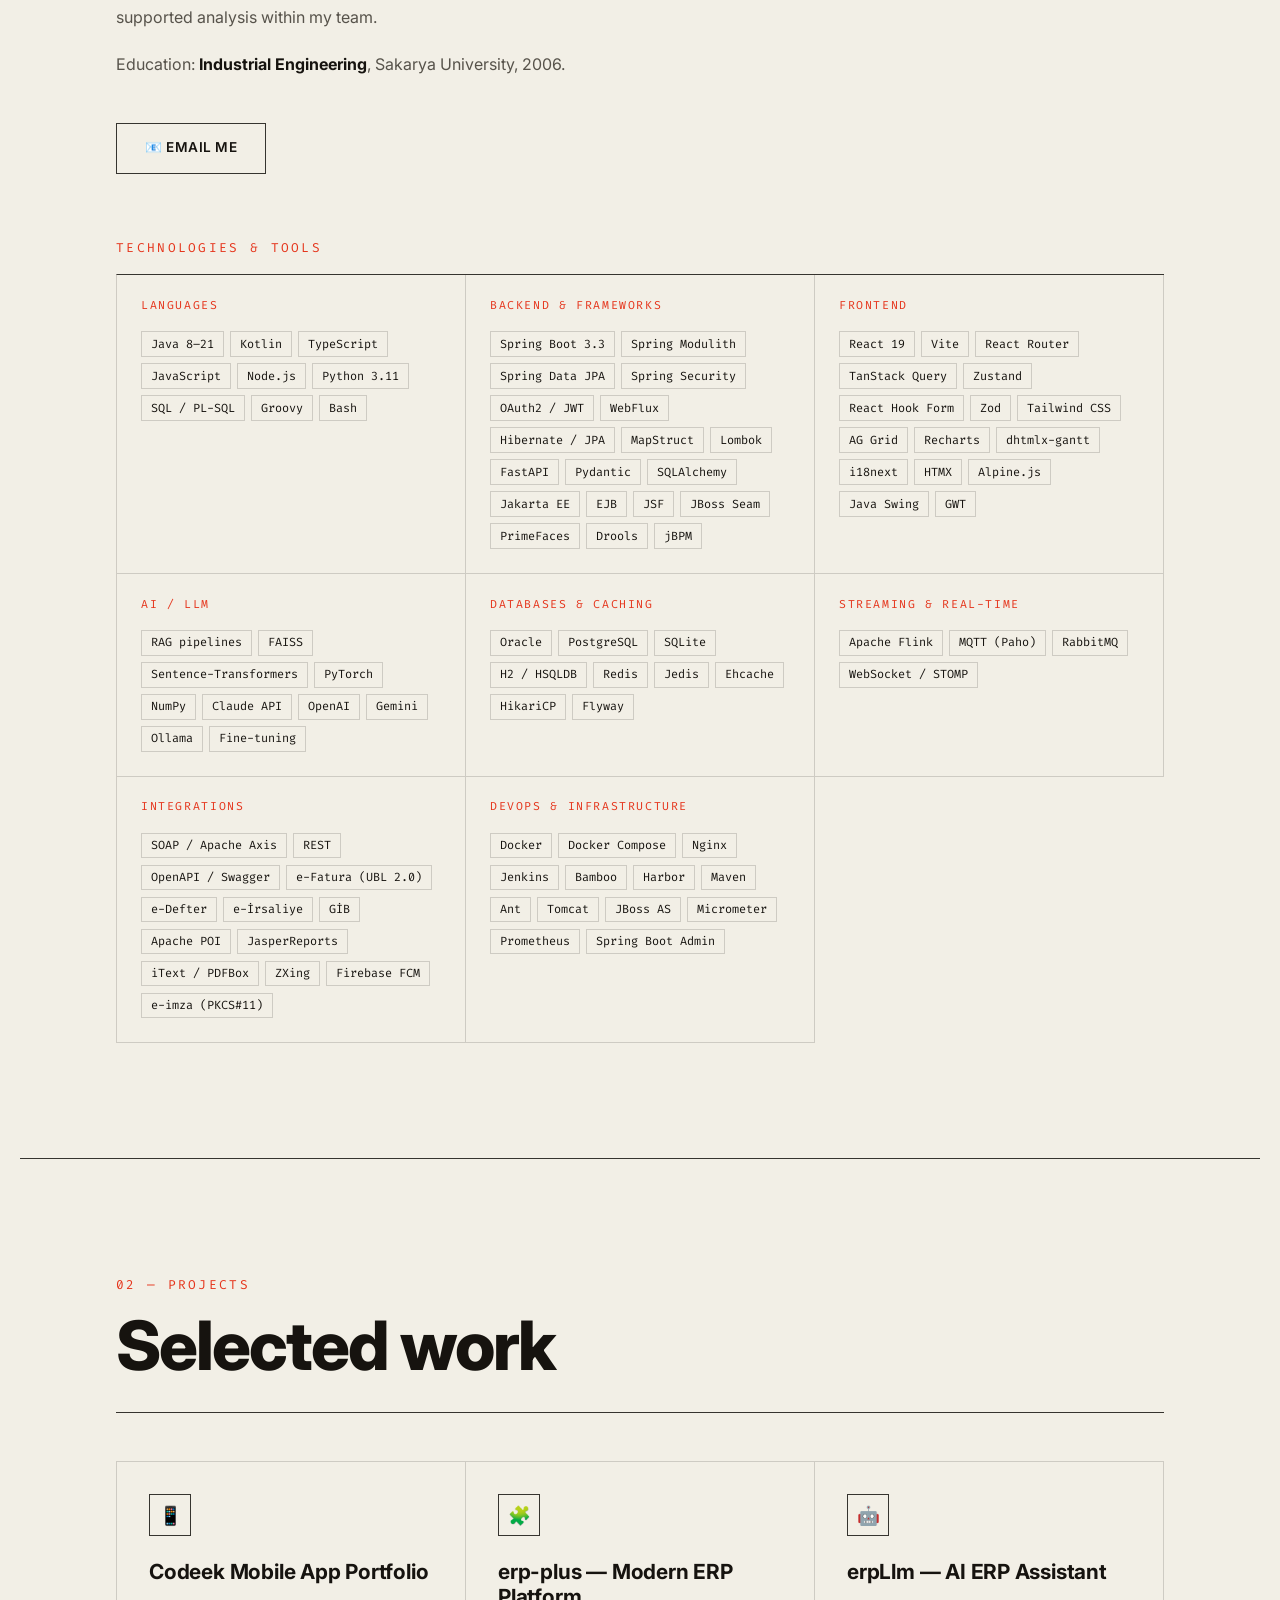
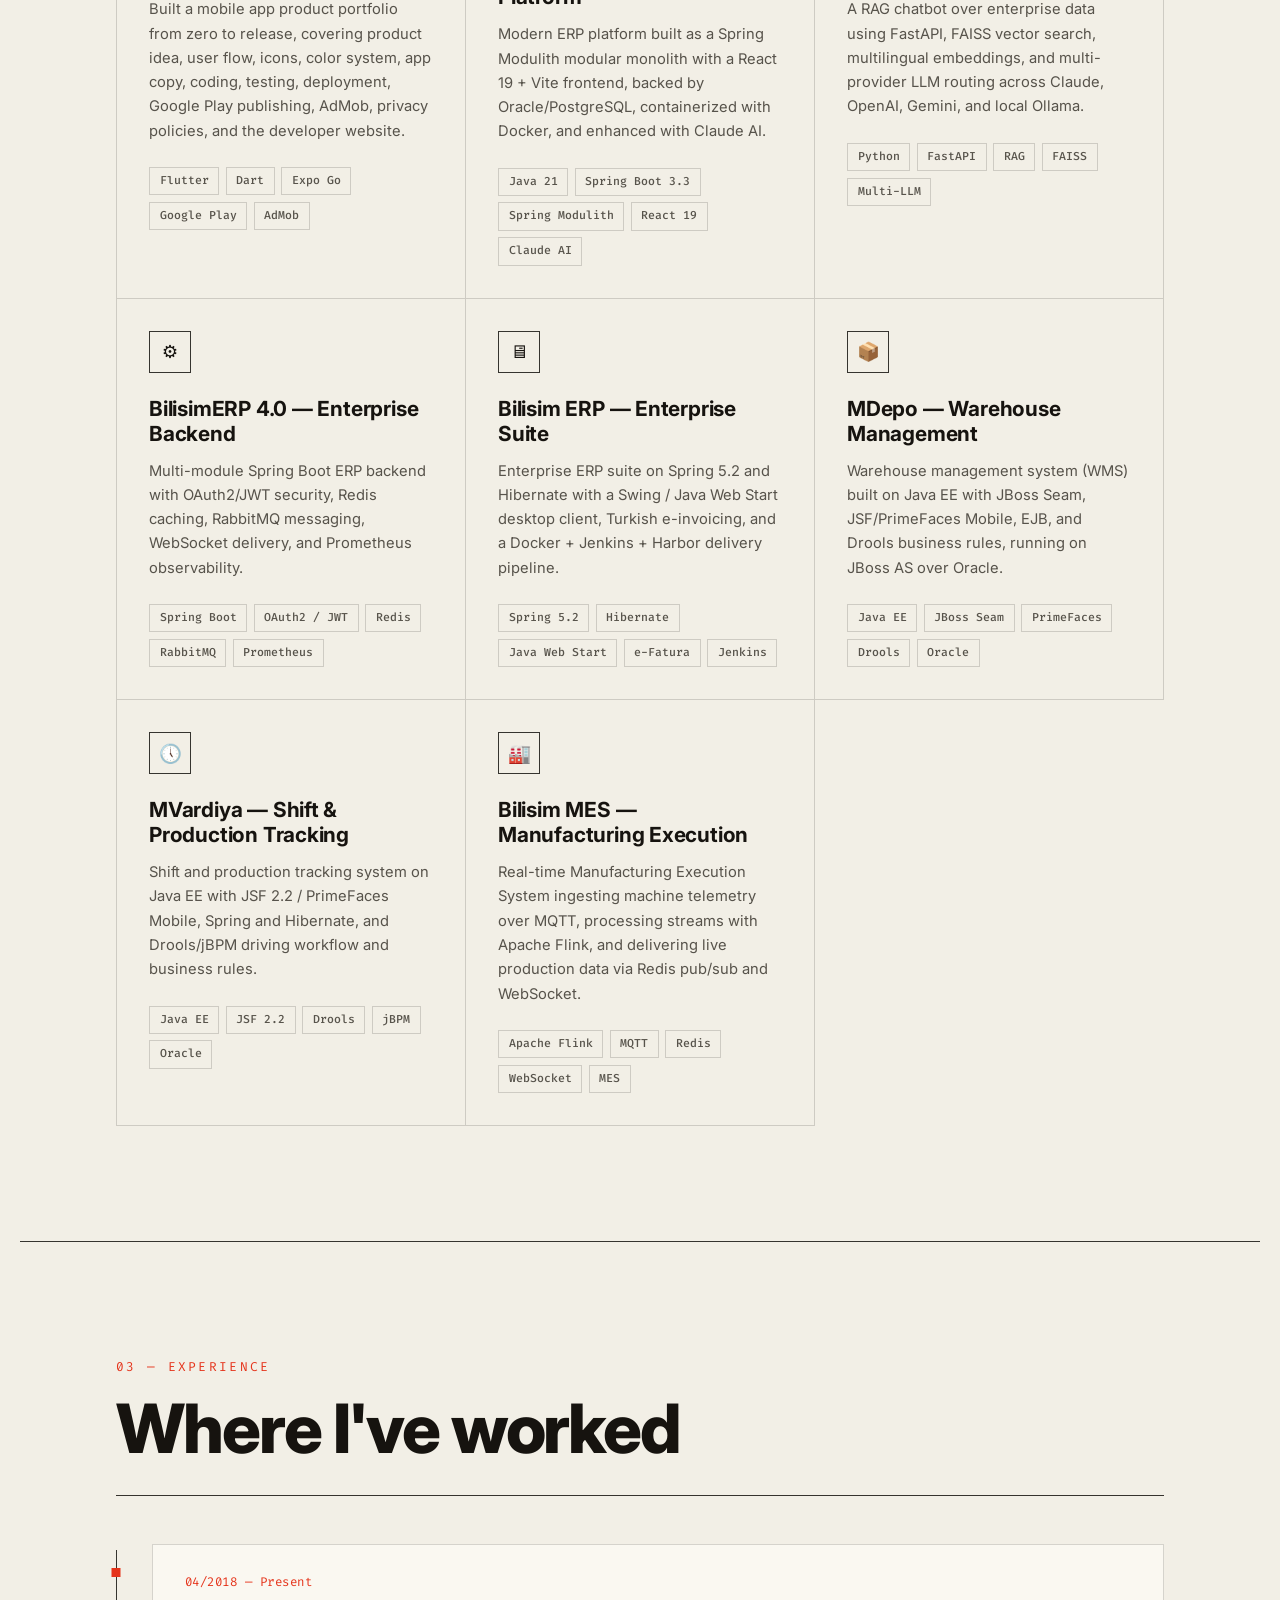
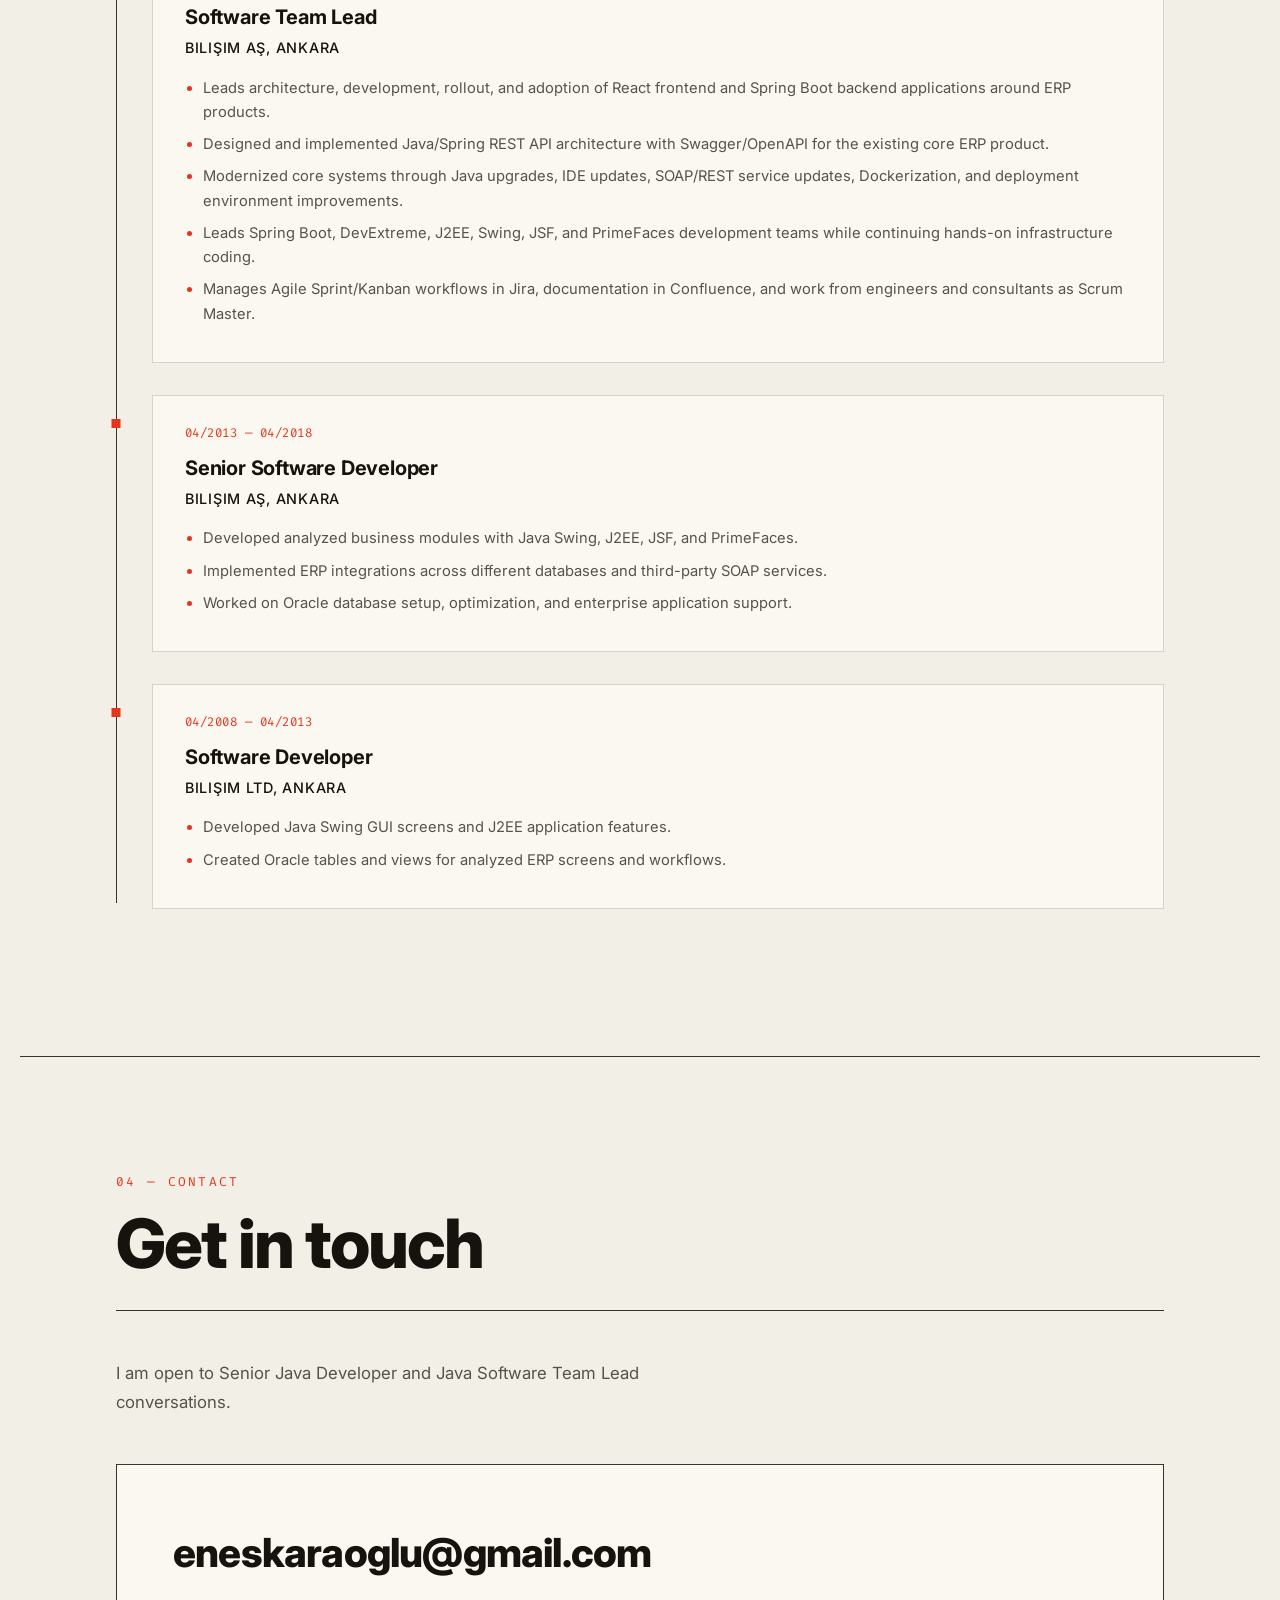
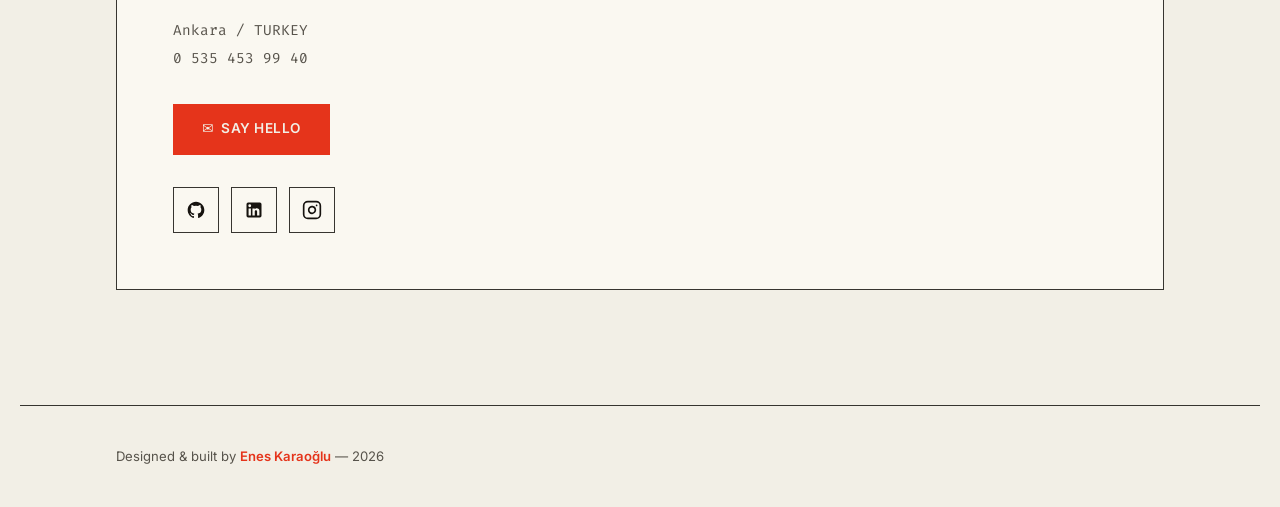
==== commit 93786828: "update cv" ====
--- a/index.html
+++ b/index.html
@@ -7,7 +7,7 @@
   <meta name="description" content="Personal portfolio of Enes Karaoğlu, Senior Java Developer and Software Team Lead in Ankara." />
   <link rel="preconnect" href="https://fonts.googleapis.com" />
   <link rel="preconnect" href="https://fonts.gstatic.com" crossorigin />
-  <link href="https://fonts.googleapis.com/css2?family=Inter:wght@300;400;500;600;700&family=Fira+Code:wght@400;500&display=swap" rel="stylesheet" />
+  <link href="https://fonts.googleapis.com/css2?family=Inter:wght@300;400;500;600;700;800;900&family=Fira+Code:wght@400;500&display=swap" rel="stylesheet" />
   <link rel="stylesheet" href="css/styles.css" />
 </head>
 <body>
@@ -67,74 +67,177 @@
   <p class="section-label reveal" data-i18n="about.label">01 &mdash; About Me</p>
   <h2 class="section-title reveal" data-i18n="about.title">Who I am</h2>
   <div class="section-divider reveal"></div>
-  <div class="about-grid">
-    <div class="about-text reveal">
-      <p data-i18n-html="about.p1">
-        I'm <strong>Enes Karaoğlu</strong>, a Software Team Lead at Bilişim AŞ in Ankara.
-        Although I lead development teams, I still write much of the infrastructure and new-technology
-        code myself.
-      </p>
-      <p data-i18n="about.p2">
-        My work focuses on Java, Spring Boot, J2EE, ERP systems, REST and SOAP services,
-        frontend integrations, deployment modernization, and third-party enterprise integrations.
-      </p>
-      <p data-i18n-html="about.p3">
-        I am comfortable working as a <strong>Senior Java Developer</strong> or
-        <strong>Java Software Team Lead</strong>, combining architectural ownership with practical
-        delivery and team coordination.
-      </p>
-      <p data-i18n="about.ai">
-        I have been actively using AI in software development since it first became available, and I promote practical AI adoption within my team.
-      </p>
-      <p data-i18n-html="about.education">
-        Education: <strong>Industrial Engineering</strong>, Sakarya University, 2006.
-      </p>
-      <br />
-      <a href="mailto:eneskaraoglu@gmail.com" class="btn btn-outline" style="display:inline-flex;" data-i18n-html="about.email">
-        &#128231; Email me
-      </a>
-    </div>
-    <div class="reveal">
-      <p class="section-label" style="margin-bottom:1.25rem;" data-i18n="about.techLabel">Technologies &amp; Tools</p>
-      <div class="skills-grid">
-        <div class="skill-pill"><span class="skill-dot"></span>Java</div>
-        <div class="skill-pill"><span class="skill-dot"></span>Spring Boot</div>
-        <div class="skill-pill"><span class="skill-dot"></span>J2EE</div>
-        <div class="skill-pill"><span class="skill-dot"></span>EJB</div>
-        <div class="skill-pill"><span class="skill-dot"></span>Hibernate</div>
-        <div class="skill-pill"><span class="skill-dot"></span>JPA</div>
-        <div class="skill-pill"><span class="skill-dot"></span>JSF</div>
-        <div class="skill-pill"><span class="skill-dot"></span>PrimeFaces</div>
-        <div class="skill-pill"><span class="skill-dot"></span>Python</div>
-        <div class="skill-pill"><span class="skill-dot"></span>JavaScript</div>
-        <div class="skill-pill"><span class="skill-dot"></span>Flutter</div>
-        <div class="skill-pill"><span class="skill-dot"></span>Dart</div>
-        <div class="skill-pill"><span class="skill-dot"></span>Expo Go</div>
-        <div class="skill-pill"><span class="skill-dot"></span>Android</div>
-        <div class="skill-pill"><span class="skill-dot"></span>DevExtreme</div>
-        <div class="skill-pill"><span class="skill-dot"></span>Thymeleaf</div>
-        <div class="skill-pill"><span class="skill-dot"></span>REST APIs</div>
-        <div class="skill-pill"><span class="skill-dot"></span>SOAP</div>
-        <div class="skill-pill"><span class="skill-dot"></span>WebSocket</div>
-        <div class="skill-pill"><span class="skill-dot"></span>MQTT</div>
-        <div class="skill-pill"><span class="skill-dot"></span>Oracle</div>
-        <div class="skill-pill"><span class="skill-dot"></span>MySQL</div>
-        <div class="skill-pill"><span class="skill-dot"></span>Sybase</div>
-        <div class="skill-pill"><span class="skill-dot"></span>Redis</div>
-        <div class="skill-pill"><span class="skill-dot"></span>Apache Flink</div>
-        <div class="skill-pill"><span class="skill-dot"></span>Docker</div>
-        <div class="skill-pill"><span class="skill-dot"></span>Harbor</div>
-        <div class="skill-pill"><span class="skill-dot"></span>SQL</div>
-        <div class="skill-pill"><span class="skill-dot"></span>Git</div>
-        <div class="skill-pill"><span class="skill-dot"></span>Google Play</div>
-        <div class="skill-pill"><span class="skill-dot"></span>AdMob</div>
-        <div class="skill-pill"><span class="skill-dot"></span>GitHub Pages</div>
-        <div class="skill-pill"><span class="skill-dot"></span>Product Management</div>
-        <div class="skill-pill"><span class="skill-dot"></span>Jira</div>
-        <div class="skill-pill"><span class="skill-dot"></span>Confluence</div>
-        <div class="skill-pill"><span class="skill-dot"></span>AS2 / EDI</div>
-      </div>
-    </div>
+  <div class="about-text reveal">
+    <p data-i18n-html="about.p1">
+      I'm <strong>Enes Karaoğlu</strong>, a Software Team Lead at Bilişim AŞ in Ankara.
+      Although I lead development teams, I still write much of the infrastructure and new-technology
+      code myself.
+    </p>
+    <p data-i18n="about.p2">
+      My work focuses on Java, Spring Boot, J2EE, ERP systems, REST and SOAP services,
+      frontend integrations, deployment modernization, and third-party enterprise integrations.
+    </p>
+    <p data-i18n-html="about.p3">
+      I am comfortable working as a <strong>Senior Java Developer</strong> or
+      <strong>Java Software Team Lead</strong>, combining architectural ownership with practical
+      delivery and team coordination.
+    </p>
+    <p data-i18n="about.ai">
+      I have been actively using AI in software development since it first became available, and I promote practical AI adoption within my team.
+    </p>
+    <p data-i18n-html="about.education">
+      Education: <strong>Industrial Engineering</strong>, Sakarya University, 2006.
+    </p>
+    <br />
+    <a href="mailto:eneskaraoglu@gmail.com" class="btn btn-outline" style="display:inline-flex;" data-i18n-html="about.email">
+      &#128231; Email me
+    </a>
+  </div>
+
+  <p class="section-label reveal" style="margin-top:4rem;" data-i18n="about.techLabel">Technologies &amp; Tools</p>
+  <div class="skills-stack reveal">
+
+    <div class="skill-group">
+      <p class="skill-group-label" data-i18n="skills.languages">Languages</p>
+      <div class="skill-tags">
+        <span class="skill-tag">Java 8&ndash;21</span>
+        <span class="skill-tag">Kotlin</span>
+        <span class="skill-tag">TypeScript</span>
+        <span class="skill-tag">JavaScript</span>
+        <span class="skill-tag">Node.js</span>
+        <span class="skill-tag">Python 3.11</span>
+        <span class="skill-tag">SQL / PL-SQL</span>
+        <span class="skill-tag">Groovy</span>
+        <span class="skill-tag">Bash</span>
+      </div>
+    </div>
+
+    <div class="skill-group">
+      <p class="skill-group-label" data-i18n="skills.backend">Backend &amp; Frameworks</p>
+      <div class="skill-tags">
+        <span class="skill-tag">Spring Boot 3.3</span>
+        <span class="skill-tag">Spring Modulith</span>
+        <span class="skill-tag">Spring Data JPA</span>
+        <span class="skill-tag">Spring Security</span>
+        <span class="skill-tag">OAuth2 / JWT</span>
+        <span class="skill-tag">WebFlux</span>
+        <span class="skill-tag">Hibernate / JPA</span>
+        <span class="skill-tag">MapStruct</span>
+        <span class="skill-tag">Lombok</span>
+        <span class="skill-tag">FastAPI</span>
+        <span class="skill-tag">Pydantic</span>
+        <span class="skill-tag">SQLAlchemy</span>
+        <span class="skill-tag">Jakarta EE</span>
+        <span class="skill-tag">EJB</span>
+        <span class="skill-tag">JSF</span>
+        <span class="skill-tag">JBoss Seam</span>
+        <span class="skill-tag">PrimeFaces</span>
+        <span class="skill-tag">Drools</span>
+        <span class="skill-tag">jBPM</span>
+      </div>
+    </div>
+
+    <div class="skill-group">
+      <p class="skill-group-label" data-i18n="skills.frontend">Frontend</p>
+      <div class="skill-tags">
+        <span class="skill-tag">React 19</span>
+        <span class="skill-tag">Vite</span>
+        <span class="skill-tag">React Router</span>
+        <span class="skill-tag">TanStack Query</span>
+        <span class="skill-tag">Zustand</span>
+        <span class="skill-tag">React Hook Form</span>
+        <span class="skill-tag">Zod</span>
+        <span class="skill-tag">Tailwind CSS</span>
+        <span class="skill-tag">AG Grid</span>
+        <span class="skill-tag">Recharts</span>
+        <span class="skill-tag">dhtmlx-gantt</span>
+        <span class="skill-tag">i18next</span>
+        <span class="skill-tag">HTMX</span>
+        <span class="skill-tag">Alpine.js</span>
+        <span class="skill-tag">Java Swing</span>
+        <span class="skill-tag">GWT</span>
+      </div>
+    </div>
+
+    <div class="skill-group">
+      <p class="skill-group-label" data-i18n="skills.ai">AI / LLM</p>
+      <div class="skill-tags">
+        <span class="skill-tag">RAG pipelines</span>
+        <span class="skill-tag">FAISS</span>
+        <span class="skill-tag">Sentence-Transformers</span>
+        <span class="skill-tag">PyTorch</span>
+        <span class="skill-tag">NumPy</span>
+        <span class="skill-tag">Claude API</span>
+        <span class="skill-tag">OpenAI</span>
+        <span class="skill-tag">Gemini</span>
+        <span class="skill-tag">Ollama</span>
+        <span class="skill-tag">Fine-tuning</span>
+      </div>
+    </div>
+
+    <div class="skill-group">
+      <p class="skill-group-label" data-i18n="skills.data">Databases &amp; Caching</p>
+      <div class="skill-tags">
+        <span class="skill-tag">Oracle</span>
+        <span class="skill-tag">PostgreSQL</span>
+        <span class="skill-tag">SQLite</span>
+        <span class="skill-tag">H2 / HSQLDB</span>
+        <span class="skill-tag">Redis</span>
+        <span class="skill-tag">Jedis</span>
+        <span class="skill-tag">Ehcache</span>
+        <span class="skill-tag">HikariCP</span>
+        <span class="skill-tag">Flyway</span>
+      </div>
+    </div>
+
+    <div class="skill-group">
+      <p class="skill-group-label" data-i18n="skills.streaming">Streaming &amp; Real-Time</p>
+      <div class="skill-tags">
+        <span class="skill-tag">Apache Flink</span>
+        <span class="skill-tag">MQTT (Paho)</span>
+        <span class="skill-tag">RabbitMQ</span>
+        <span class="skill-tag">WebSocket / STOMP</span>
+      </div>
+    </div>
+
+    <div class="skill-group">
+      <p class="skill-group-label" data-i18n="skills.integrations">Integrations</p>
+      <div class="skill-tags">
+        <span class="skill-tag">SOAP / Apache Axis</span>
+        <span class="skill-tag">REST</span>
+        <span class="skill-tag">OpenAPI / Swagger</span>
+        <span class="skill-tag">e-Fatura (UBL 2.0)</span>
+        <span class="skill-tag">e-Defter</span>
+        <span class="skill-tag">e-İrsaliye</span>
+        <span class="skill-tag">GİB</span>
+        <span class="skill-tag">Apache POI</span>
+        <span class="skill-tag">JasperReports</span>
+        <span class="skill-tag">iText / PDFBox</span>
+        <span class="skill-tag">ZXing</span>
+        <span class="skill-tag">Firebase FCM</span>
+        <span class="skill-tag">e-imza (PKCS#11)</span>
+      </div>
+    </div>
+
+    <div class="skill-group">
+      <p class="skill-group-label" data-i18n="skills.devops">DevOps &amp; Infrastructure</p>
+      <div class="skill-tags">
+        <span class="skill-tag">Docker</span>
+        <span class="skill-tag">Docker Compose</span>
+        <span class="skill-tag">Nginx</span>
+        <span class="skill-tag">Jenkins</span>
+        <span class="skill-tag">Bamboo</span>
+        <span class="skill-tag">Harbor</span>
+        <span class="skill-tag">Maven</span>
+        <span class="skill-tag">Ant</span>
+        <span class="skill-tag">Tomcat</span>
+        <span class="skill-tag">JBoss AS</span>
+        <span class="skill-tag">Micrometer</span>
+        <span class="skill-tag">Prometheus</span>
+        <span class="skill-tag">Spring Boot Admin</span>
+      </div>
+    </div>
+
   </div>
 </section>
 
@@ -166,102 +269,127 @@
 
     <div class="glass project-card reveal">
       <div class="project-top">
-        <div class="project-icon">&#128736;</div>
-      </div>
-      <h3 class="project-name" data-i18n="project.erpRest.title">Spring Boot ERP REST Services</h3>
-      <p class="project-desc" data-i18n="project.erpRest.desc">
-        Designed and developed Spring Boot REST services connected to the ERP platform, exposing
-        enterprise data through structured APIs.
-      </p>
-      <div class="project-tags">
-        <span class="tag">Java</span>
+        <div class="project-icon">&#129513;</div>
+      </div>
+      <h3 class="project-name" data-i18n="project.erpplus.title">erp-plus — Modern ERP Platform</h3>
+      <p class="project-desc" data-i18n="project.erpplus.desc">
+        Modern ERP platform built as a Spring Modulith modular monolith with a React 19 + Vite
+        frontend, backed by Oracle/PostgreSQL, containerized with Docker, and enhanced with Claude AI.
+      </p>
+      <div class="project-tags">
+        <span class="tag">Java 21</span>
+        <span class="tag">Spring Boot 3.3</span>
+        <span class="tag">Spring Modulith</span>
+        <span class="tag">React 19</span>
+        <span class="tag">Claude AI</span>
+      </div>
+    </div>
+
+    <div class="glass project-card reveal">
+      <div class="project-top">
+        <div class="project-icon">&#129302;</div>
+      </div>
+      <h3 class="project-name" data-i18n="project.erpllm.title">erpLlm — AI ERP Assistant</h3>
+      <p class="project-desc" data-i18n="project.erpllm.desc">
+        A RAG chatbot over enterprise data using FastAPI, FAISS vector search, multilingual
+        embeddings, and multi-provider LLM routing across Claude, OpenAI, Gemini, and local Ollama.
+      </p>
+      <div class="project-tags">
+        <span class="tag">Python</span>
+        <span class="tag">FastAPI</span>
+        <span class="tag">RAG</span>
+        <span class="tag">FAISS</span>
+        <span class="tag">Multi-LLM</span>
+      </div>
+    </div>
+
+    <div class="glass project-card reveal">
+      <div class="project-top">
+        <div class="project-icon">&#9881;</div>
+      </div>
+      <h3 class="project-name" data-i18n="project.bilisimerp4.title">BilisimERP 4.0 — Enterprise Backend</h3>
+      <p class="project-desc" data-i18n="project.bilisimerp4.desc">
+        Multi-module Spring Boot ERP backend with OAuth2/JWT security, Redis caching, RabbitMQ
+        messaging, WebSocket delivery, and Prometheus observability.
+      </p>
+      <div class="project-tags">
         <span class="tag">Spring Boot</span>
-        <span class="tag">REST</span>
+        <span class="tag">OAuth2 / JWT</span>
+        <span class="tag">Redis</span>
+        <span class="tag">RabbitMQ</span>
+        <span class="tag">Prometheus</span>
+      </div>
+    </div>
+
+    <div class="glass project-card reveal">
+      <div class="project-top">
+        <div class="project-icon">&#128421;</div>
+      </div>
+      <h3 class="project-name" data-i18n="project.bilisimerp.title">Bilisim ERP — Enterprise Suite</h3>
+      <p class="project-desc" data-i18n="project.bilisimerp.desc">
+        Enterprise ERP suite on Spring 5.2 and Hibernate with a Swing / Java Web Start desktop
+        client, Turkish e-invoicing, and a Docker + Jenkins + Harbor delivery pipeline.
+      </p>
+      <div class="project-tags">
+        <span class="tag">Spring 5.2</span>
+        <span class="tag">Hibernate</span>
+        <span class="tag">Java Web Start</span>
+        <span class="tag">e-Fatura</span>
+        <span class="tag">Jenkins</span>
+      </div>
+    </div>
+
+    <div class="glass project-card reveal">
+      <div class="project-top">
+        <div class="project-icon">&#128230;</div>
+      </div>
+      <h3 class="project-name" data-i18n="project.mdepo.title">MDepo — Warehouse Management</h3>
+      <p class="project-desc" data-i18n="project.mdepo.desc">
+        Warehouse management system (WMS) built on Java EE with JBoss Seam, JSF/PrimeFaces Mobile,
+        EJB, and Drools business rules, running on JBoss AS over Oracle.
+      </p>
+      <div class="project-tags">
+        <span class="tag">Java EE</span>
+        <span class="tag">JBoss Seam</span>
+        <span class="tag">PrimeFaces</span>
+        <span class="tag">Drools</span>
         <span class="tag">Oracle</span>
       </div>
     </div>
 
     <div class="glass project-card reveal">
       <div class="project-top">
-        <div class="project-icon">&#8644;</div>
-      </div>
-      <h3 class="project-name" data-i18n="project.ejbRest.title">EJB to REST Service Migration</h3>
-      <p class="project-desc" data-i18n="project.ejbRest.desc">
-        Converted existing J2EE ERP EJB services into REST APIs and built DevExtreme-based
-        frontend integrations for new service flows.
-      </p>
-      <div class="project-tags">
-        <span class="tag">EJB</span>
-        <span class="tag">RS-API</span>
-        <span class="tag">JSON</span>
-        <span class="tag">DevExtreme</span>
-      </div>
-    </div>
-
-    <div class="glass project-card reveal">
-      <div class="project-top">
-        <div class="project-icon">&#128246;</div>
-      </div>
-      <h3 class="project-name" data-i18n="project.iot.title">IoT Machine Integration</h3>
-      <p class="project-desc" data-i18n="project.iot.desc">
-        Processed machine data from MQTT streams with Java, Redis, REST, WebSocket, and Apache Flink
-        to publish ERP-ready production data.
-      </p>
-      <div class="project-tags">
+        <div class="project-icon">&#128340;</div>
+      </div>
+      <h3 class="project-name" data-i18n="project.mvardiya.title">MVardiya — Shift &amp; Production Tracking</h3>
+      <p class="project-desc" data-i18n="project.mvardiya.desc">
+        Shift and production tracking system on Java EE with JSF 2.2 / PrimeFaces Mobile, Spring and
+        Hibernate, and Drools/jBPM driving workflow and business rules.
+      </p>
+      <div class="project-tags">
+        <span class="tag">Java EE</span>
+        <span class="tag">JSF 2.2</span>
+        <span class="tag">Drools</span>
+        <span class="tag">jBPM</span>
+        <span class="tag">Oracle</span>
+      </div>
+    </div>
+
+    <div class="glass project-card reveal">
+      <div class="project-top">
+        <div class="project-icon">&#127981;</div>
+      </div>
+      <h3 class="project-name" data-i18n="project.mes.title">Bilisim MES — Manufacturing Execution</h3>
+      <p class="project-desc" data-i18n="project.mes.desc">
+        Real-time Manufacturing Execution System ingesting machine telemetry over MQTT, processing
+        streams with Apache Flink, and delivering live production data via Redis pub/sub and WebSocket.
+      </p>
+      <div class="project-tags">
+        <span class="tag">Apache Flink</span>
         <span class="tag">MQTT</span>
         <span class="tag">Redis</span>
-        <span class="tag">Flink</span>
         <span class="tag">WebSocket</span>
-      </div>
-    </div>
-
-    <div class="glass project-card reveal">
-      <div class="project-top">
-        <div class="project-icon">&#128230;</div>
-      </div>
-      <h3 class="project-name" data-i18n="project.docker.title">Application Dockerization</h3>
-      <p class="project-desc" data-i18n="project.docker.desc">
-        Dockerized Spring Boot, Angular, JavaScript, J2EE, and Python applications, with image
-        management and deployment workflows through Harbor registry.
-      </p>
-      <div class="project-tags">
-        <span class="tag">Docker</span>
-        <span class="tag">Harbor</span>
-        <span class="tag">Deployment</span>
-      </div>
-    </div>
-
-    <div class="glass project-card reveal">
-      <div class="project-top">
-        <div class="project-icon">&#128202;</div>
-      </div>
-      <h3 class="project-name" data-i18n="project.jira.title">Jira Reporting Application</h3>
-      <p class="project-desc" data-i18n="project.jira.desc">
-        Built a Spring Boot and Thymeleaf reporting application connected to Jira data, using REST
-        services and Google Charts for software team analytics.
-      </p>
-      <div class="project-tags">
-        <span class="tag">Spring Boot</span>
-        <span class="tag">Thymeleaf</span>
-        <span class="tag">MySQL</span>
-        <span class="tag">Google Charts</span>
-      </div>
-    </div>
-
-    <div class="glass project-card reveal">
-      <div class="project-top">
-        <div class="project-icon">&#128257;</div>
-      </div>
-      <h3 class="project-name" data-i18n="project.redis.title">Redis and ERP Integration</h3>
-      <p class="project-desc" data-i18n="project.redis.desc">
-        Integrated Redis JSON data with ERP entities such as work orders, machines, and product
-        structures, including Oracle trigger to Redis workflows.
-      </p>
-      <div class="project-tags">
-        <span class="tag">Redis</span>
-        <span class="tag">Oracle</span>
-        <span class="tag">Servlet</span>
-        <span class="tag">JSON</span>
+        <span class="tag">MES</span>
       </div>
     </div>
 
--- a/css/styles.css
+++ b/css/styles.css
@@ -1,671 +1,734 @@
-﻿/* ── Reset & base ───────────────────────────────────────────── */
-    *, *::before, *::after { box-sizing: border-box; margin: 0; padding: 0; }
-
-    :root {
-      --bg-1: #f8f2dd;
-      --bg-2: #e7ead0;
-      --bg-3: #d9e5cf;
-      --accent-1: #ff7448;
-      --accent-1-rgb: 255, 116, 72;
-      --accent-2: #0f4a50;
-      --accent-2-rgb: 15, 74, 80;
-      --accent-3: #2f7769;
-      --accent-3-rgb: 47, 119, 105;
-      --text-primary: #10393c;
-      --text-secondary: #4e6862;
-      --nav-bg: rgba(248, 242, 221, 0.78);
-      --nav-bg-solid: rgba(248, 242, 221, 0.97);
-      --glass-bg: rgba(255, 255, 255, 0.46);
-      --glass-border: rgba(15, 74, 80, 0.16);
-      --glass-hover: rgba(255, 255, 255, 0.7);
-      --accent-glow: rgba(var(--accent-1-rgb), 0.32);
-      --accent-glow-strong: rgba(var(--accent-1-rgb), 0.46);
-      --radius: 16px;
-      --nav-h: 64px;
-    }
-
-    html { scroll-behavior: smooth; }
-
-    body {
-      font-family: 'Inter', sans-serif;
-      background: var(--bg-1);
-      color: var(--text-primary);
-      line-height: 1.6;
-      overflow-x: hidden;
-    }
-
-    /* ── Animated gradient background ──────────────────────────── */
-    body::before {
-      content: '';
-      position: fixed;
-      inset: 0;
-      background:
-        radial-gradient(ellipse 70% 55% at 18% 12%, rgba(var(--accent-3-rgb), .18) 0%, transparent 58%),
-        radial-gradient(ellipse 60% 50% at 82% 78%, rgba(var(--accent-1-rgb), .16) 0%, transparent 55%),
-        radial-gradient(ellipse 75% 62% at 58% 38%, rgba(var(--accent-2-rgb), .10) 0%, transparent 62%),
-        linear-gradient(135deg, var(--bg-1), var(--bg-2), var(--bg-3));
-      z-index: -1;
-      animation: gradientShift 18s ease-in-out infinite alternate;
-    }
-
-    @keyframes gradientShift {
-      0%   { opacity: 1;   filter: hue-rotate(0deg); }
-      100% { opacity: .85; filter: hue-rotate(25deg); }
-    }
-
-    /* ── Glass utility ──────────────────────────────────────────── */
-    .glass {
-      background: var(--glass-bg);
-      border: 1px solid var(--glass-border);
-      backdrop-filter: blur(16px);
-      -webkit-backdrop-filter: blur(16px);
-      border-radius: var(--radius);
-    }
-
-    /* ── Navigation ─────────────────────────────────────────────── */
-    nav {
-      position: fixed;
-      top: 0; left: 0; right: 0;
-      height: var(--nav-h);
-      z-index: 100;
-      display: flex;
-      align-items: center;
-      justify-content: space-between;
-      padding: 0 clamp(1.5rem, 5vw, 3rem);
-      background: var(--nav-bg);
-      backdrop-filter: blur(20px);
-      -webkit-backdrop-filter: blur(20px);
-      border-bottom: 1px solid var(--glass-border);
-      transition: background .3s;
-    }
-
-    .nav-logo {
-      font-family: 'Fira Code', monospace;
-      font-size: 1.1rem;
-      color: var(--accent-1);
-      text-decoration: none;
-      font-weight: 500;
-    }
-
-    .nav-logo span { color: var(--accent-3); }
-
-    .nav-links {
-      display: flex;
-      gap: 2rem;
-      list-style: none;
-    }
-
-    .nav-links a {
-      text-decoration: none;
-      color: var(--text-secondary);
-      font-size: .9rem;
-      font-weight: 500;
-      letter-spacing: .02em;
-      transition: color .2s;
-    }
-
-    .nav-links a:hover { color: var(--accent-1); }
-
-    .nav-actions {
-      display: flex;
-      align-items: center;
-      gap: 1rem;
-    }
-
-    .language-switch {
-      display: inline-flex;
-      gap: .25rem;
-      padding: .25rem;
-      background: var(--glass-bg);
-      border: 1px solid var(--glass-border);
-      border-radius: 999px;
-    }
-
-    .lang-btn {
-      border: none;
-      background: transparent;
-      color: var(--text-secondary);
-      border-radius: 999px;
-      cursor: pointer;
-      font-family: 'Fira Code', monospace;
-      font-size: .78rem;
-      font-weight: 600;
-      padding: .35rem .55rem;
-      transition: background .2s, color .2s;
-    }
-
-    .lang-btn:hover,
-    .lang-btn.active {
-      background: var(--accent-1);
-      color: #fff8df;
-    }
-
-    .nav-toggle {
-      display: none;
-      flex-direction: column;
-      gap: 5px;
-      cursor: pointer;
-      background: none;
-      border: none;
-      padding: 4px;
-    }
-
-    .nav-toggle span {
-      display: block;
-      width: 24px;
-      height: 2px;
-      background: var(--text-primary);
-      border-radius: 2px;
-      transition: all .3s;
-    }
-
-    /* ── Section base ───────────────────────────────────────────── */
-    section {
-      padding: clamp(5rem, 10vw, 7rem) clamp(1.5rem, 8vw, 6rem);
-      max-width: 1200px;
-      margin: 0 auto;
-    }
-
-    .section-label {
-      font-family: 'Fira Code', monospace;
-      font-size: .85rem;
-      color: var(--accent-3);
-      letter-spacing: .12em;
-      text-transform: uppercase;
-      margin-bottom: .75rem;
-    }
-
-    .section-title {
-      font-size: clamp(2rem, 4vw, 2.75rem);
-      font-weight: 700;
-      margin-bottom: 1rem;
-      background: linear-gradient(135deg, var(--text-primary), var(--accent-1));
-      -webkit-background-clip: text;
-      -webkit-text-fill-color: transparent;
-      background-clip: text;
-    }
-
-    .section-divider {
-      width: 60px;
-      height: 3px;
-      background: linear-gradient(90deg, var(--accent-1), var(--accent-3));
-      border-radius: 3px;
-      margin-bottom: 3rem;
-    }
-
-    /* ── Hero ───────────────────────────────────────────────────── */
-    #hero {
-      min-height: 100vh;
-      display: flex;
-      flex-direction: column;
-      justify-content: center;
-      padding-top: calc(var(--nav-h) + 2rem);
-      max-width: 1200px;
-    }
-
-    .hero-tag {
-      font-family: 'Fira Code', monospace;
-      font-size: .95rem;
-      color: var(--accent-3);
-      margin-bottom: 1.25rem;
-      opacity: 0;
-      animation: fadeUp .6s ease forwards .2s;
-    }
-
-    .hero-name {
-      font-size: clamp(2.8rem, 7vw, 5.5rem);
-      font-weight: 700;
-      line-height: 1.08;
-      letter-spacing: -.02em;
-      margin-bottom: .75rem;
-      opacity: 0;
-      animation: fadeUp .6s ease forwards .4s;
-    }
-
-    .hero-name .highlight {
-      background: linear-gradient(135deg, var(--accent-1), var(--accent-3));
-      -webkit-background-clip: text;
-      -webkit-text-fill-color: transparent;
-      background-clip: text;
-    }
-
-    .hero-title {
-      font-size: clamp(1.1rem, 2.5vw, 1.5rem);
-      color: var(--text-secondary);
-      font-weight: 400;
-      margin-bottom: 1.5rem;
-      opacity: 0;
-      animation: fadeUp .6s ease forwards .6s;
-    }
-
-    .hero-title .typed-text {
-      color: var(--accent-1);
-      font-weight: 600;
-    }
-
-    .cursor {
-      display: inline-block;
-      width: 2px;
-      height: 1.1em;
-      background: var(--accent-1);
-      margin-left: 2px;
-      vertical-align: text-bottom;
-      animation: blink .75s step-end infinite;
-    }
-
-    @keyframes blink { 0%,100%{opacity:1} 50%{opacity:0} }
-
-    .hero-bio {
-      max-width: 560px;
-      color: var(--text-secondary);
-      font-size: 1.05rem;
-      line-height: 1.7;
-      margin-bottom: 2.5rem;
-      opacity: 0;
-      animation: fadeUp .6s ease forwards .8s;
-    }
-
-    .hero-cta {
-      display: flex;
-      flex-wrap: wrap;
-      gap: 1rem;
-      opacity: 0;
-      animation: fadeUp .6s ease forwards 1s;
-    }
-
-    .btn {
-      display: inline-flex;
-      align-items: center;
-      gap: .5rem;
-      padding: .75rem 1.75rem;
-      border-radius: 50px;
-      font-size: .95rem;
-      font-weight: 600;
-      text-decoration: none;
-      cursor: pointer;
-      border: none;
-      transition: all .25s;
-    }
-
-    .btn-primary {
-      background: linear-gradient(135deg, var(--accent-1), var(--accent-2));
-      color: #fff8df;
-      box-shadow: 0 4px 24px var(--accent-glow);
-    }
-
-    .btn-primary:hover {
-      transform: translateY(-2px);
-      box-shadow: 0 8px 32px var(--accent-glow-strong);
-    }
-
-    .btn-outline {
-      background: var(--glass-bg);
-      border: 1px solid var(--glass-border);
-      color: var(--text-primary);
-      backdrop-filter: blur(8px);
-    }
-
-    .btn-outline:hover {
-      background: var(--glass-hover);
-      border-color: var(--accent-1);
-      color: var(--accent-1);
-      transform: translateY(-2px);
-    }
-
-    .hero-scroll {
-      margin-top: 4rem;
-      display: flex;
-      align-items: center;
-      gap: .75rem;
-      color: var(--text-secondary);
-      font-size: .85rem;
-      opacity: 0;
-      animation: fadeUp .6s ease forwards 1.2s;
-    }
-
-    .scroll-line {
-      width: 40px;
-      height: 1px;
-      background: linear-gradient(90deg, var(--accent-1), transparent);
-    }
-
-    /* ── About ──────────────────────────────────────────────────── */
-    #about .about-grid {
-      display: grid;
-      grid-template-columns: 1fr 1fr;
-      gap: 3rem;
-      align-items: start;
-    }
-
-    .about-text p {
-      color: var(--text-secondary);
-      line-height: 1.8;
-      margin-bottom: 1rem;
-    }
-
-    .about-text p strong { color: var(--text-primary); }
-
-    .skills-grid {
-      display: grid;
-      grid-template-columns: repeat(auto-fill, minmax(120px, 1fr));
-      gap: .75rem;
-    }
-
-    .skill-pill {
-      display: flex;
-      align-items: center;
-      gap: .5rem;
-      padding: .6rem 1rem;
-      background: var(--glass-bg);
-      border: 1px solid var(--glass-border);
-      backdrop-filter: blur(8px);
-      border-radius: 50px;
-      font-size: .85rem;
-      color: var(--text-primary);
-      font-weight: 500;
-      transition: all .2s;
-    }
-
-    .skill-pill:hover {
-      border-color: var(--accent-1);
-      color: var(--accent-1);
-      transform: translateY(-2px);
-    }
-
-    .skill-dot {
-      width: 8px;
-      height: 8px;
-      border-radius: 50%;
-      background: linear-gradient(135deg, var(--accent-1), var(--accent-3));
-      flex-shrink: 0;
-    }
-
-    /* ── Projects ───────────────────────────────────────────────── */
-    #projects .projects-grid {
-      display: grid;
-      grid-template-columns: repeat(auto-fill, minmax(320px, 1fr));
-      gap: 1.5rem;
-    }
-
-    .project-card {
-      padding: 1.75rem;
-      transition: transform .25s, box-shadow .25s;
-      position: relative;
-      overflow: hidden;
-    }
-
-    .project-card::before {
-      content: '';
-      position: absolute;
-      inset: 0;
-      background: linear-gradient(135deg, rgba(var(--accent-1-rgb), .10), rgba(var(--accent-2-rgb), .06));
-      opacity: 0;
-      transition: opacity .3s;
-      border-radius: var(--radius);
-    }
-
-    .project-card:hover { transform: translateY(-6px); box-shadow: 0 20px 60px rgba(var(--accent-2-rgb), .18); }
-    .project-card:hover::before { opacity: 1; }
-
-    .project-top {
-      display: flex;
-      justify-content: space-between;
-      align-items: flex-start;
-      margin-bottom: 1rem;
-    }
-
-    .project-icon {
-      width: 44px;
-      height: 44px;
-      border-radius: 12px;
-      background: linear-gradient(135deg, var(--accent-1), var(--accent-2));
-      display: flex;
-      align-items: center;
-      justify-content: center;
-      font-size: 1.2rem;
-    }
-
-    .project-links { display: flex; gap: .5rem; }
-
-    .project-link {
-      display: flex;
-      align-items: center;
-      justify-content: center;
-      width: 36px;
-      height: 36px;
-      border-radius: 8px;
-      background: var(--glass-bg);
-      border: 1px solid var(--glass-border);
-      color: var(--text-secondary);
-      text-decoration: none;
-      font-size: 1rem;
-      transition: all .2s;
-    }
-
-    .project-link:hover { color: var(--accent-1); border-color: var(--accent-1); }
-
-    .project-name {
-      font-size: 1.15rem;
-      font-weight: 600;
-      margin-bottom: .5rem;
-    }
-
-    .project-desc {
-      color: var(--text-secondary);
-      font-size: .9rem;
-      line-height: 1.6;
-      margin-bottom: 1.25rem;
-    }
-
-    .project-tags {
-      display: flex;
-      flex-wrap: wrap;
-      gap: .5rem;
-    }
-
-    .tag {
-      padding: .3rem .75rem;
-      border-radius: 50px;
-      font-size: .78rem;
-      font-weight: 500;
-      font-family: 'Fira Code', monospace;
-      background: rgba(var(--accent-1-rgb), .12);
-      color: var(--accent-1);
-      border: 1px solid rgba(var(--accent-1-rgb), .25);
-    }
-
-    /* ── Experience / Timeline ──────────────────────────────────── */
-    #experience .timeline {
-      position: relative;
-      padding-left: 2rem;
-    }
-
-    .timeline::before {
-      content: '';
-      position: absolute;
-      left: 0;
-      top: 8px;
-      bottom: 8px;
-      width: 2px;
-      background: linear-gradient(180deg, var(--accent-1), var(--accent-3), transparent);
-      border-radius: 2px;
-    }
-
-    .timeline-item {
-      position: relative;
-      margin-bottom: 2rem;
-    }
-
-    .timeline-item::before {
-      content: '';
-      position: absolute;
-      left: -2.5rem;
-      top: 1.25rem;
-      width: 12px;
-      height: 12px;
-      border-radius: 50%;
-      background: linear-gradient(135deg, var(--accent-1), var(--accent-3));
-      box-shadow: 0 0 12px var(--accent-glow-strong);
-    }
-
-    .timeline-card {
-      padding: 1.5rem 1.75rem;
-      transition: transform .2s;
-    }
-
-    .timeline-card:hover { transform: translateX(4px); }
-
-    .timeline-period {
-      font-family: 'Fira Code', monospace;
-      font-size: .8rem;
-      color: var(--accent-3);
-      margin-bottom: .4rem;
-    }
-
-    .timeline-role {
-      font-size: 1.1rem;
-      font-weight: 600;
-      margin-bottom: .15rem;
-    }
-
-    .timeline-company {
-      color: var(--accent-1);
-      font-weight: 500;
-      font-size: .95rem;
-      margin-bottom: .75rem;
-    }
-
-    .timeline-desc {
-      color: var(--text-secondary);
-      font-size: .9rem;
-      line-height: 1.65;
-    }
-
-    .timeline-list {
-      color: var(--text-secondary);
-      font-size: .9rem;
-      line-height: 1.65;
-      padding-left: 1.1rem;
-    }
-
-    .timeline-list li { margin-bottom: .45rem; }
-
-    /* ── Contact ────────────────────────────────────────────────── */
-    #contact {
-      text-align: center;
-    }
-
-    #contact .section-divider { margin-left: auto; margin-right: auto; }
-
-    .contact-subtitle {
-      color: var(--text-secondary);
-      max-width: 480px;
-      margin: 0 auto 2.5rem;
-      line-height: 1.7;
-    }
-
-    .contact-card {
-      display: inline-flex;
-      flex-direction: column;
-      align-items: center;
-      gap: 1.75rem;
-      padding: 3rem 4rem;
-      margin-bottom: 3rem;
-    }
-
-    .contact-email {
-      font-size: 1.25rem;
-      font-weight: 600;
-      color: var(--text-primary);
-      text-decoration: none;
-      transition: color .2s;
-    }
-
-    .contact-email:hover { color: var(--accent-1); }
-
-    .contact-meta {
-      color: var(--text-secondary);
-      font-size: .95rem;
-      line-height: 1.8;
-      text-align: center;
-    }
-
-    .social-links {
-      display: flex;
-      gap: 1rem;
-    }
-
-    .social-link {
-      display: flex;
-      align-items: center;
-      justify-content: center;
-      width: 46px;
-      height: 46px;
-      border-radius: 12px;
-      background: var(--glass-bg);
-      border: 1px solid var(--glass-border);
-      color: var(--text-secondary);
-      text-decoration: none;
-      font-size: 1.2rem;
-      transition: all .25s;
-    }
-
-    .social-link:hover {
-      border-color: var(--accent-1);
-      color: var(--accent-1);
-      transform: translateY(-3px);
-      box-shadow: 0 8px 24px rgba(var(--accent-1-rgb), .25);
-    }
-
-    /* ── Footer ─────────────────────────────────────────────────── */
-    footer {
-      text-align: center;
-      padding: 2rem;
-      color: var(--text-secondary);
-      font-size: .82rem;
-      border-top: 1px solid var(--glass-border);
-    }
-
-    footer span { color: var(--accent-1); }
-
-    .visit-counter {
-      display: inline-flex;
-      align-items: center;
-      gap: .4rem;
-      margin-top: .75rem;
-      padding: .35rem .75rem;
-      background: var(--glass-bg);
-      border: 1px solid var(--glass-border);
-      border-radius: 999px;
-      font-family: 'Fira Code', monospace;
-      font-size: .78rem;
-    }
-
-    /* ── Reveal animation ───────────────────────────────────────── */
-    .reveal {
-      opacity: 0;
-      transform: translateY(28px);
-      transition: opacity .6s ease, transform .6s ease;
-    }
-
-    .reveal.visible {
-      opacity: 1;
-      transform: translateY(0);
-    }
-
-    @keyframes fadeUp {
-      from { opacity: 0; transform: translateY(24px); }
-      to   { opacity: 1; transform: translateY(0); }
-    }
-
-    /* ── Responsive ─────────────────────────────────────────────── */
-    @media (max-width: 768px) {
-      .nav-links { display: none; flex-direction: column; position: absolute; top: var(--nav-h); left: 0; right: 0; background: var(--nav-bg-solid); backdrop-filter: blur(20px); padding: 1.5rem 2rem; gap: 1.25rem; border-bottom: 1px solid var(--glass-border); }
-      .nav-links.open { display: flex; }
-      .nav-toggle { display: flex; }
-      .nav-actions { gap: .75rem; }
-      #about .about-grid { grid-template-columns: 1fr; }
-      #projects .projects-grid { grid-template-columns: 1fr; }
-      .contact-card { padding: 2rem 1.5rem; width: 100%; }
-    }
-
+/* ══════════════════════════════════════════════════════════════
+   Swiss / International Typographic Style
+   Off-white paper · near-black ink · one red accent
+   Big tight headlines · hairline rules · sharp grid
+   ══════════════════════════════════════════════════════════════ */
+
+/* ── Reset & base ───────────────────────────────────────────── */
+*, *::before, *::after { box-sizing: border-box; margin: 0; padding: 0; }
+
+:root {
+  --paper:    #f2efe6;   /* off-white background */
+  --paper-2:  #ebe7db;   /* subtle alt panel */
+  --card:     #faf8f1;   /* card surface */
+  --ink:      #16130f;   /* near-black text */
+  --ink-soft: #57534b;   /* secondary text */
+  --accent:   #e5341b;   /* Swiss red accent */
+  --accent-rgb: 229, 52, 27;
+  --line:     rgba(22, 19, 15, 0.16);   /* hairline rule */
+  --line-strong: rgba(22, 19, 15, 0.85);
+
+  /* legacy aliases kept so existing rules/JS stay valid */
+  --text-primary: var(--ink);
+  --text-secondary: var(--ink-soft);
+  --accent-1: var(--accent);
+  --accent-1-rgb: var(--accent-rgb);
+
+  --radius: 0px;
+  --nav-h: 72px;
+  --maxw: 1240px;
+}
+
+html { scroll-behavior: smooth; }
+
+body {
+  font-family: 'Inter', system-ui, sans-serif;
+  background: var(--paper);
+  color: var(--ink);
+  line-height: 1.6;
+  overflow-x: hidden;
+  -webkit-font-smoothing: antialiased;
+  text-rendering: optimizeLegibility;
+}
+
+/* faint baseline grid — barely-there Swiss structure */
+body::before {
+  content: '';
+  position: fixed;
+  inset: 0;
+  pointer-events: none;
+  background:
+    linear-gradient(90deg, var(--line) 1px, transparent 1px);
+  background-size: 25vw 100%;
+  opacity: .35;
+  z-index: -1;
+}
+
+::selection { background: var(--accent); color: var(--paper); }
+
+/* the old glass utility is now a flat bordered card */
+.glass {
+  background: var(--card);
+  border: 1px solid var(--line);
+  border-radius: var(--radius);
+  backdrop-filter: none;
+  -webkit-backdrop-filter: none;
+}
+
+/* ── Navigation ─────────────────────────────────────────────── */
+nav {
+  position: fixed;
+  top: 0; left: 0; right: 0;
+  height: var(--nav-h);
+  z-index: 100;
+  display: flex;
+  align-items: center;
+  justify-content: space-between;
+  padding: 0 clamp(1.5rem, 5vw, 3.5rem);
+  background: rgba(242, 239, 230, 0.9);
+  backdrop-filter: blur(6px);
+  -webkit-backdrop-filter: blur(6px);
+  border-bottom: 1px solid var(--line-strong);
+}
+
+.nav-logo {
+  font-family: 'Fira Code', monospace;
+  font-size: 1rem;
+  color: var(--ink);
+  text-decoration: none;
+  font-weight: 500;
+  letter-spacing: .02em;
+}
+
+.nav-logo span { color: var(--accent); }
+
+.nav-links {
+  display: flex;
+  gap: 2.25rem;
+  list-style: none;
+}
+
+.nav-links a {
+  position: relative;
+  text-decoration: none;
+  color: var(--ink);
+  font-size: .8rem;
+  font-weight: 600;
+  letter-spacing: .06em;
+  text-transform: uppercase;
+  padding-bottom: 2px;
+  transition: color .2s;
+}
+
+.nav-links a::after {
+  content: '';
+  position: absolute;
+  left: 0; bottom: 0;
+  width: 0; height: 2px;
+  background: var(--accent);
+  transition: width .25s ease;
+}
+
+.nav-links a:hover { color: var(--accent); }
+.nav-links a:hover::after { width: 100%; }
+
+.nav-actions {
+  display: flex;
+  align-items: center;
+  gap: 1rem;
+}
+
+.language-switch {
+  display: inline-flex;
+  border: 1px solid var(--line-strong);
+  border-radius: 0;
+  overflow: hidden;
+}
+
+.lang-btn {
+  border: none;
+  background: transparent;
+  color: var(--ink);
+  cursor: pointer;
+  font-family: 'Fira Code', monospace;
+  font-size: .72rem;
+  font-weight: 600;
+  padding: .4rem .6rem;
+  transition: background .2s, color .2s;
+}
+
+.lang-btn + .lang-btn { border-left: 1px solid var(--line-strong); }
+
+.lang-btn:hover,
+.lang-btn.active {
+  background: var(--accent);
+  color: var(--paper);
+}
+
+.nav-toggle {
+  display: none;
+  flex-direction: column;
+  gap: 5px;
+  cursor: pointer;
+  background: none;
+  border: none;
+  padding: 4px;
+}
+
+.nav-toggle span {
+  display: block;
+  width: 26px;
+  height: 2px;
+  background: var(--ink);
+  transition: all .3s;
+}
+
+/* ── Section base ───────────────────────────────────────────── */
+section {
+  padding: clamp(4.5rem, 9vw, 8rem) clamp(1.5rem, 8vw, 6rem);
+  max-width: var(--maxw);
+  margin: 0 auto;
+  border-top: 1px solid var(--line-strong);
+}
+
+#hero { border-top: none; }
+
+.section-label {
+  font-family: 'Fira Code', monospace;
+  font-size: .8rem;
+  color: var(--accent);
+  letter-spacing: .18em;
+  text-transform: uppercase;
+  margin-bottom: 1rem;
+}
+
+.section-title {
+  font-size: clamp(2.4rem, 6vw, 4.25rem);
+  font-weight: 800;
+  line-height: 1.02;
+  letter-spacing: -.03em;
+  color: var(--ink);
+  margin-bottom: 2rem;
+  max-width: 16ch;
+}
+
+/* the old divider becomes a full-width hairline under the title */
+.section-divider {
+  width: 100%;
+  height: 1px;
+  background: var(--line-strong);
+  margin-bottom: 3rem;
+}
+
+/* ── Hero ───────────────────────────────────────────────────── */
+#hero {
+  min-height: 100vh;
+  display: flex;
+  flex-direction: column;
+  justify-content: center;
+  padding-top: calc(var(--nav-h) + 3rem);
+}
+
+.hero-tag {
+  font-family: 'Fira Code', monospace;
+  font-size: .9rem;
+  color: var(--accent);
+  letter-spacing: .1em;
+  text-transform: uppercase;
+  margin-bottom: 1.5rem;
+  opacity: 0;
+  animation: fadeUp .6s ease forwards .2s;
+}
+
+.hero-name {
+  font-size: clamp(3rem, 10vw, 7.5rem);
+  font-weight: 900;
+  line-height: .95;
+  letter-spacing: -.045em;
+  margin-bottom: 1.5rem;
+  opacity: 0;
+  animation: fadeUp .6s ease forwards .4s;
+}
+
+.hero-name .highlight {
+  color: var(--accent);
+}
+
+.hero-title {
+  font-size: clamp(1.2rem, 3vw, 2rem);
+  color: var(--ink);
+  font-weight: 500;
+  letter-spacing: -.01em;
+  margin-bottom: 2rem;
+  opacity: 0;
+  animation: fadeUp .6s ease forwards .6s;
+}
+
+.hero-title .typed-text {
+  color: var(--accent);
+  font-weight: 700;
+}
+
+.cursor {
+  display: inline-block;
+  width: 3px;
+  height: 1em;
+  background: var(--accent);
+  margin-left: 3px;
+  vertical-align: text-bottom;
+  animation: blink .75s step-end infinite;
+}
+
+@keyframes blink { 0%,100%{opacity:1} 50%{opacity:0} }
+
+.hero-bio {
+  max-width: 52ch;
+  color: var(--ink-soft);
+  font-size: 1.1rem;
+  line-height: 1.7;
+  margin-bottom: 3rem;
+  opacity: 0;
+  animation: fadeUp .6s ease forwards .8s;
+}
+
+.hero-cta {
+  display: flex;
+  flex-wrap: wrap;
+  gap: 1rem;
+  opacity: 0;
+  animation: fadeUp .6s ease forwards 1s;
+}
+
+.btn {
+  display: inline-flex;
+  align-items: center;
+  gap: .5rem;
+  padding: .85rem 1.75rem;
+  border-radius: 0;
+  font-size: .85rem;
+  font-weight: 600;
+  letter-spacing: .04em;
+  text-transform: uppercase;
+  text-decoration: none;
+  cursor: pointer;
+  border: 1px solid var(--line-strong);
+  background: transparent;
+  color: var(--ink);
+  transition: background .2s, color .2s, transform .2s;
+}
+
+.btn-primary {
+  background: var(--accent);
+  border-color: var(--accent);
+  color: var(--paper);
+  box-shadow: none;
+}
+
+.btn-primary:hover {
+  background: var(--ink);
+  border-color: var(--ink);
+  color: var(--paper);
+  transform: none;
+}
+
+.btn-outline {
+  background: transparent;
+  color: var(--ink);
+}
+
+.btn-outline:hover {
+  background: var(--ink);
+  border-color: var(--ink);
+  color: var(--paper);
+  transform: none;
+}
+
+.hero-scroll {
+  margin-top: 4.5rem;
+  display: flex;
+  align-items: center;
+  gap: .85rem;
+  color: var(--ink-soft);
+  font-family: 'Fira Code', monospace;
+  font-size: .78rem;
+  letter-spacing: .1em;
+  text-transform: uppercase;
+  opacity: 0;
+  animation: fadeUp .6s ease forwards 1.2s;
+}
+
+.scroll-line {
+  width: 48px;
+  height: 1px;
+  background: var(--line-strong);
+}
+
+/* ── About ──────────────────────────────────────────────────── */
+.about-text {
+  max-width: 62ch;
+  margin-bottom: 4rem;
+}
+
+.about-text p {
+  color: var(--ink-soft);
+  line-height: 1.8;
+  margin-bottom: 1.15rem;
+  max-width: 56ch;
+}
+
+.about-text p strong { color: var(--ink); font-weight: 700; }
+
+/* categorized tech-stack grid */
+.skills-stack {
+  display: grid;
+  grid-template-columns: repeat(auto-fill, minmax(300px, 1fr));
+  border-top: 1px solid var(--line-strong);
+  border-left: 1px solid var(--line);
+}
+
+.skill-group {
+  padding: 1.35rem 1.5rem 1.5rem;
+  border-right: 1px solid var(--line);
+  border-bottom: 1px solid var(--line);
+}
+
+.skill-group-label {
+  font-family: 'Fira Code', monospace;
+  font-size: .72rem;
+  letter-spacing: .14em;
+  text-transform: uppercase;
+  color: var(--accent);
+  margin-bottom: 1rem;
+}
+
+.skill-tags {
+  display: flex;
+  flex-wrap: wrap;
+  gap: .4rem;
+}
+
+.skill-tag {
+  font-family: 'Fira Code', monospace;
+  font-size: .74rem;
+  line-height: 1.4;
+  color: var(--ink);
+  border: 1px solid var(--line);
+  border-radius: 0;
+  padding: .22rem .55rem;
+  transition: background .2s, color .2s;
+}
+
+.skill-tag:hover {
+  background: var(--ink);
+  color: var(--paper);
+}
+
+/* ── Projects ───────────────────────────────────────────────── */
+#projects .projects-grid {
+  display: grid;
+  grid-template-columns: repeat(auto-fill, minmax(320px, 1fr));
+  gap: 0;
+  border-top: 1px solid var(--line);
+  border-left: 1px solid var(--line);
+}
+
+.project-card {
+  padding: 2rem;
+  border: none;
+  border-right: 1px solid var(--line);
+  border-bottom: 1px solid var(--line);
+  border-radius: 0;
+  background: transparent;
+  transition: background .25s;
+  position: relative;
+  overflow: hidden;
+}
+
+.project-card::before { display: none; }
+
+.project-card:hover {
+  transform: none;
+  box-shadow: none;
+  background: var(--card);
+}
+
+.project-top {
+  display: flex;
+  justify-content: space-between;
+  align-items: flex-start;
+  margin-bottom: 1.5rem;
+}
+
+.project-icon {
+  width: 42px;
+  height: 42px;
+  border-radius: 0;
+  background: transparent;
+  border: 1px solid var(--line-strong);
+  display: flex;
+  align-items: center;
+  justify-content: center;
+  font-size: 1.15rem;
+}
+
+.project-links { display: flex; gap: .5rem; }
+
+.project-link {
+  display: flex;
+  align-items: center;
+  justify-content: center;
+  width: 36px;
+  height: 36px;
+  border-radius: 0;
+  background: transparent;
+  border: 1px solid var(--line);
+  color: var(--ink-soft);
+  text-decoration: none;
+  font-size: 1rem;
+  transition: all .2s;
+}
+
+.project-link:hover { color: var(--paper); background: var(--accent); border-color: var(--accent); }
+
+.project-name {
+  font-size: 1.3rem;
+  font-weight: 700;
+  letter-spacing: -.01em;
+  line-height: 1.2;
+  margin-bottom: .75rem;
+}
+
+.project-desc {
+  color: var(--ink-soft);
+  font-size: .92rem;
+  line-height: 1.65;
+  margin-bottom: 1.5rem;
+}
+
+.project-tags {
+  display: flex;
+  flex-wrap: wrap;
+  gap: .4rem;
+}
+
+.tag {
+  padding: .25rem .6rem;
+  border-radius: 0;
+  font-size: .72rem;
+  font-weight: 500;
+  font-family: 'Fira Code', monospace;
+  background: transparent;
+  color: var(--ink-soft);
+  border: 1px solid var(--line);
+}
+
+/* ── Experience / Timeline ──────────────────────────────────── */
+#experience .timeline {
+  position: relative;
+  padding-left: 2.25rem;
+}
+
+.timeline::before {
+  content: '';
+  position: absolute;
+  left: 0;
+  top: 6px;
+  bottom: 6px;
+  width: 1px;
+  background: var(--line-strong);
+}
+
+.timeline-item {
+  position: relative;
+  margin-bottom: 2rem;
+}
+
+.timeline-item::before {
+  content: '';
+  position: absolute;
+  left: -2.25rem;
+  top: 1.5rem;
+  transform: translateX(-50%);
+  width: 9px;
+  height: 9px;
+  border-radius: 0;
+  background: var(--accent);
+  box-shadow: none;
+}
+
+.timeline-card {
+  padding: 1.75rem 2rem;
+  border: 1px solid var(--line);
+  border-radius: 0;
+  background: var(--card);
+  transition: transform .2s;
+}
+
+.timeline-card:hover { transform: translateX(4px); }
+
+.timeline-period {
+  font-family: 'Fira Code', monospace;
+  font-size: .78rem;
+  color: var(--accent);
+  letter-spacing: .04em;
+  margin-bottom: .5rem;
+}
+
+.timeline-role {
+  font-size: 1.25rem;
+  font-weight: 700;
+  letter-spacing: -.01em;
+  margin-bottom: .2rem;
+}
+
+.timeline-company {
+  color: var(--ink);
+  font-weight: 500;
+  font-size: .9rem;
+  text-transform: uppercase;
+  letter-spacing: .05em;
+  margin-bottom: 1rem;
+}
+
+.timeline-desc {
+  color: var(--ink-soft);
+  font-size: .92rem;
+  line-height: 1.65;
+}
+
+.timeline-list {
+  color: var(--ink-soft);
+  font-size: .92rem;
+  line-height: 1.65;
+  padding-left: 1.1rem;
+}
+
+.timeline-list li { margin-bottom: .5rem; }
+.timeline-list li::marker { color: var(--accent); }
+
+/* ── Contact ────────────────────────────────────────────────── */
+#contact { text-align: left; }
+
+.contact-subtitle {
+  color: var(--ink-soft);
+  max-width: 48ch;
+  margin: 0 0 3rem;
+  line-height: 1.7;
+  font-size: 1.05rem;
+}
+
+.contact-card {
+  display: flex;
+  flex-direction: column;
+  align-items: flex-start;
+  gap: 2rem;
+  padding: clamp(2rem, 5vw, 3.5rem);
+  border: 1px solid var(--line-strong);
+  border-radius: 0;
+  background: var(--card);
+  margin-bottom: 0;
+}
+
+.contact-email {
+  font-size: clamp(1.5rem, 4vw, 2.5rem);
+  font-weight: 800;
+  letter-spacing: -.02em;
+  color: var(--ink);
+  text-decoration: none;
+  transition: color .2s;
+  word-break: break-word;
+}
+
+.contact-email:hover { color: var(--accent); }
+
+.contact-meta {
+  color: var(--ink-soft);
+  font-family: 'Fira Code', monospace;
+  font-size: .9rem;
+  line-height: 1.9;
+  text-align: left;
+}
+
+.social-links {
+  display: flex;
+  gap: .75rem;
+}
+
+.social-link {
+  display: flex;
+  align-items: center;
+  justify-content: center;
+  width: 46px;
+  height: 46px;
+  border-radius: 0;
+  background: transparent;
+  border: 1px solid var(--line-strong);
+  color: var(--ink);
+  text-decoration: none;
+  font-size: 1.2rem;
+  transition: all .2s;
+}
+
+.social-link:hover {
+  background: var(--accent);
+  border-color: var(--accent);
+  color: var(--paper);
+  transform: none;
+  box-shadow: none;
+}
+
+/* ── Footer ─────────────────────────────────────────────────── */
+footer {
+  text-align: left;
+  padding: 2.5rem clamp(1.5rem, 8vw, 6rem);
+  max-width: var(--maxw);
+  margin: 0 auto;
+  color: var(--ink-soft);
+  font-size: .82rem;
+  border-top: 1px solid var(--line-strong);
+  display: flex;
+  flex-wrap: wrap;
+  align-items: center;
+  justify-content: space-between;
+  gap: 1rem;
+}
+
+footer span { color: var(--accent); font-weight: 600; }
+
+.visit-counter {
+  display: inline-flex;
+  align-items: center;
+  gap: .4rem;
+  margin-top: 0;
+  padding: .35rem .75rem;
+  background: transparent;
+  border: 1px solid var(--line);
+  border-radius: 0;
+  font-family: 'Fira Code', monospace;
+  font-size: .76rem;
+}
+
+/* ── Reveal animation ───────────────────────────────────────── */
+.reveal {
+  opacity: 0;
+  transform: translateY(24px);
+  transition: opacity .6s ease, transform .6s ease;
+}
+
+.reveal.visible {
+  opacity: 1;
+  transform: translateY(0);
+}
+
+@keyframes fadeUp {
+  from { opacity: 0; transform: translateY(24px); }
+  to   { opacity: 1; transform: translateY(0); }
+}
+
+@media (prefers-reduced-motion: reduce) {
+  *, *::before, *::after { animation-duration: .001ms !important; transition-duration: .001ms !important; }
+  .reveal { opacity: 1; transform: none; }
+}
+
+/* ── Responsive ─────────────────────────────────────────────── */
+@media (max-width: 768px) {
+  body::before { background-size: 50vw 100%; }
+  .nav-links { display: none; flex-direction: column; position: absolute; top: var(--nav-h); left: 0; right: 0; background: var(--paper); padding: 1.5rem 2rem; gap: 1.25rem; border-bottom: 1px solid var(--line-strong); }
+  .nav-links.open { display: flex; }
+  .nav-toggle { display: flex; }
+  .nav-actions { gap: .75rem; }
+  #projects .projects-grid { grid-template-columns: 1fr; }
+  .skills-stack { grid-template-columns: 1fr; }
+  .contact-card { width: 100%; }
+  footer { flex-direction: column; align-items: flex-start; }
+}
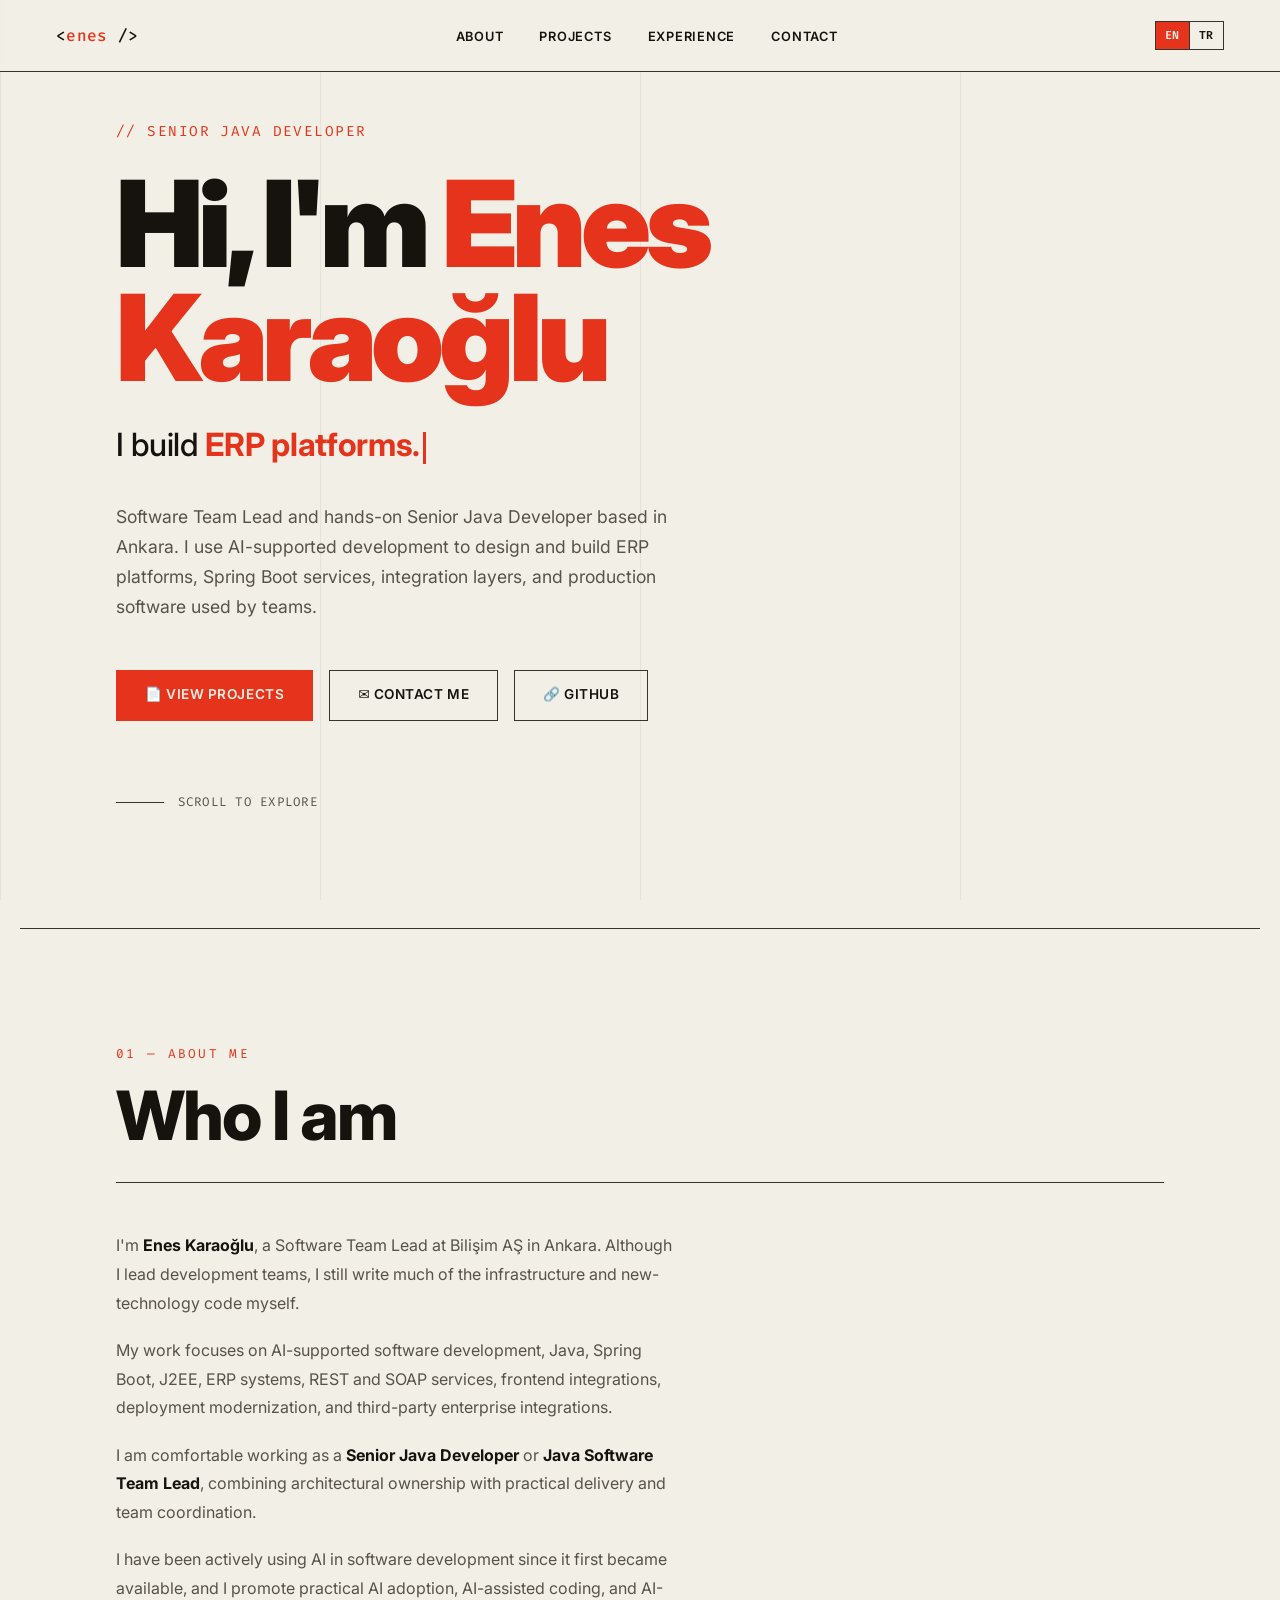
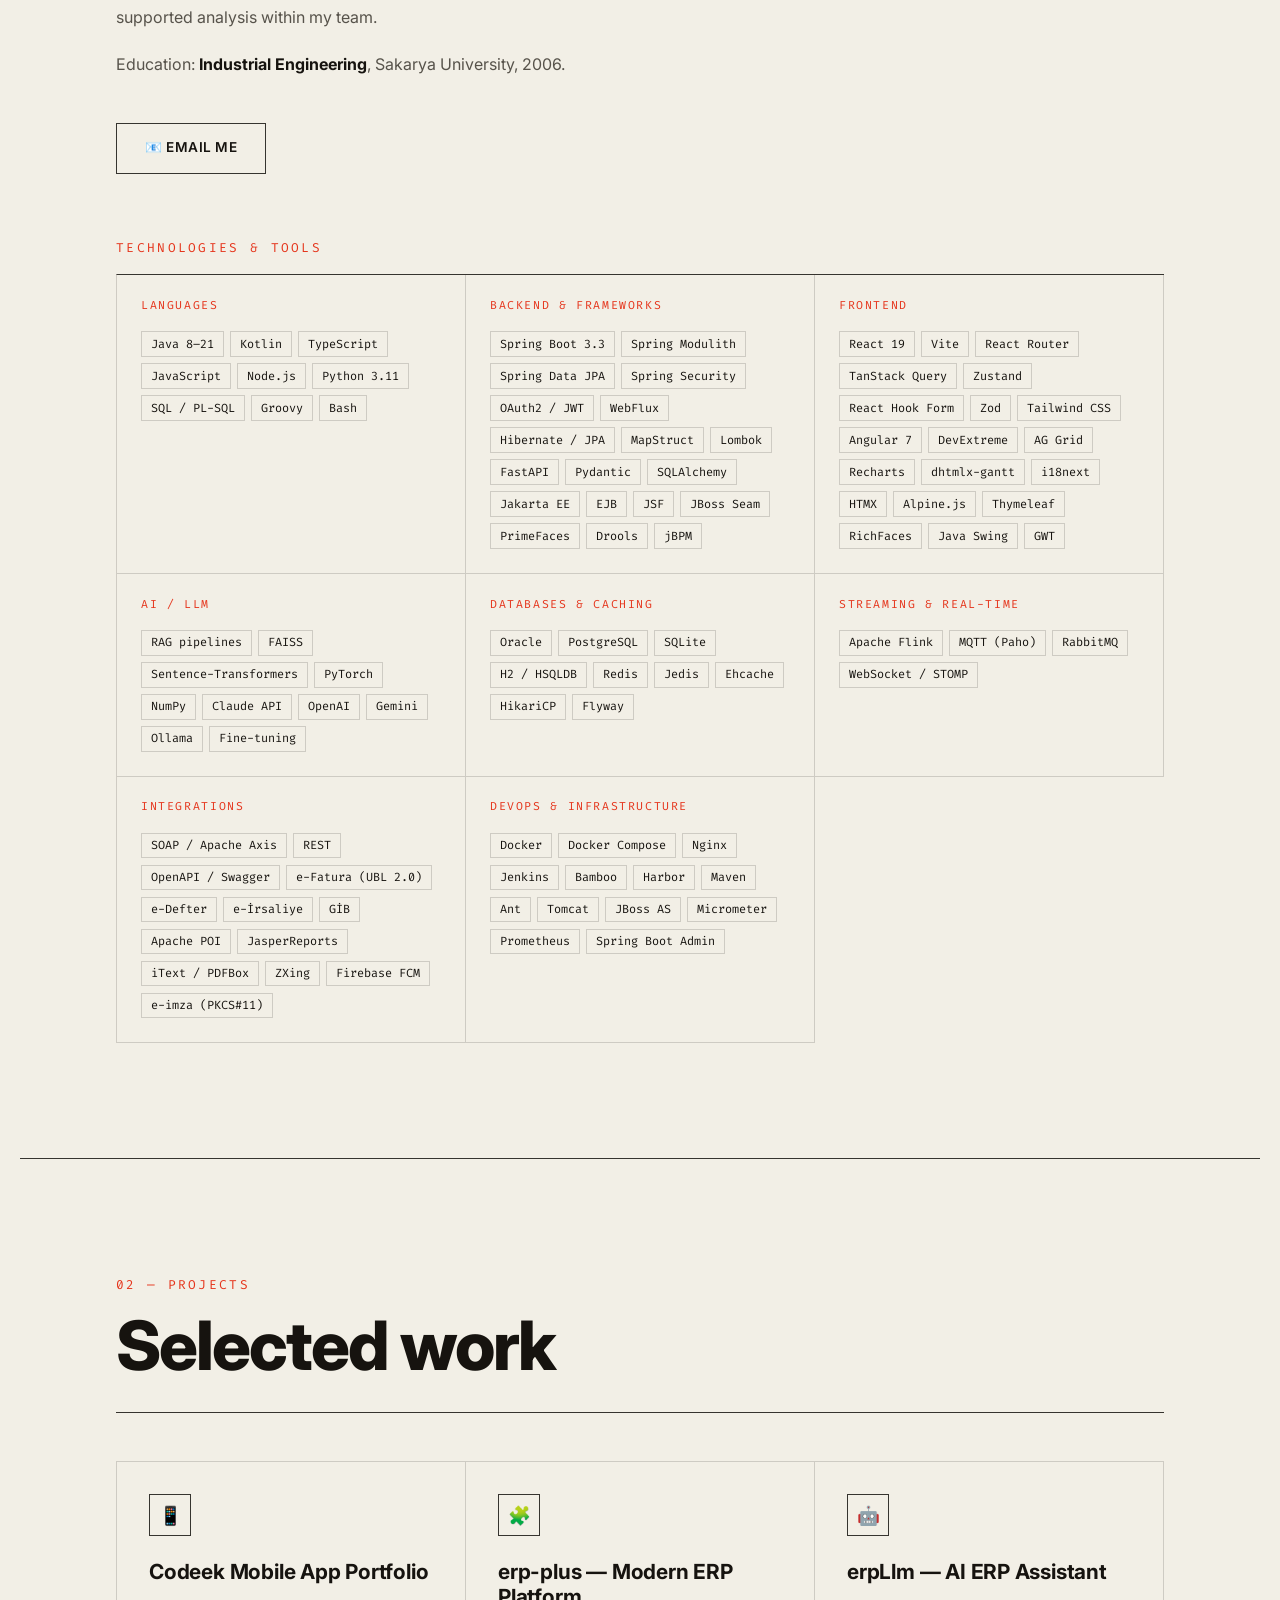
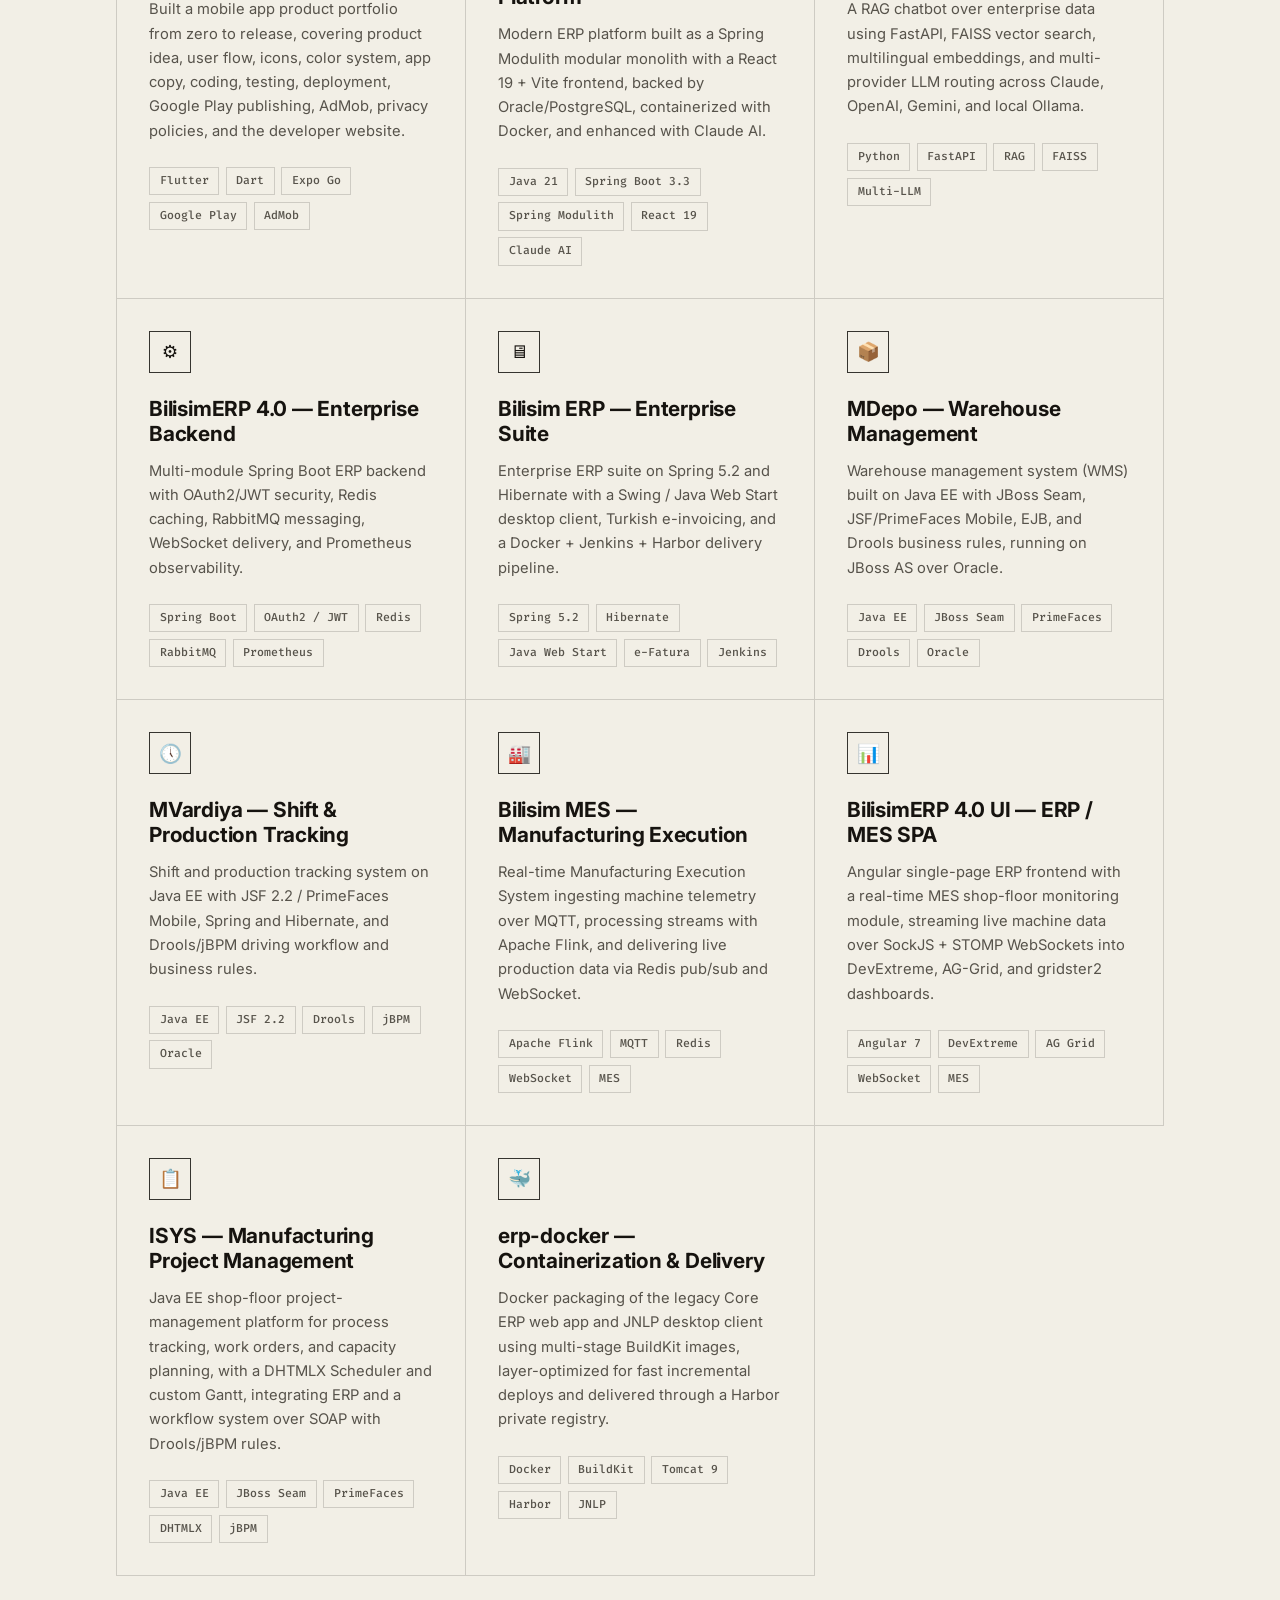
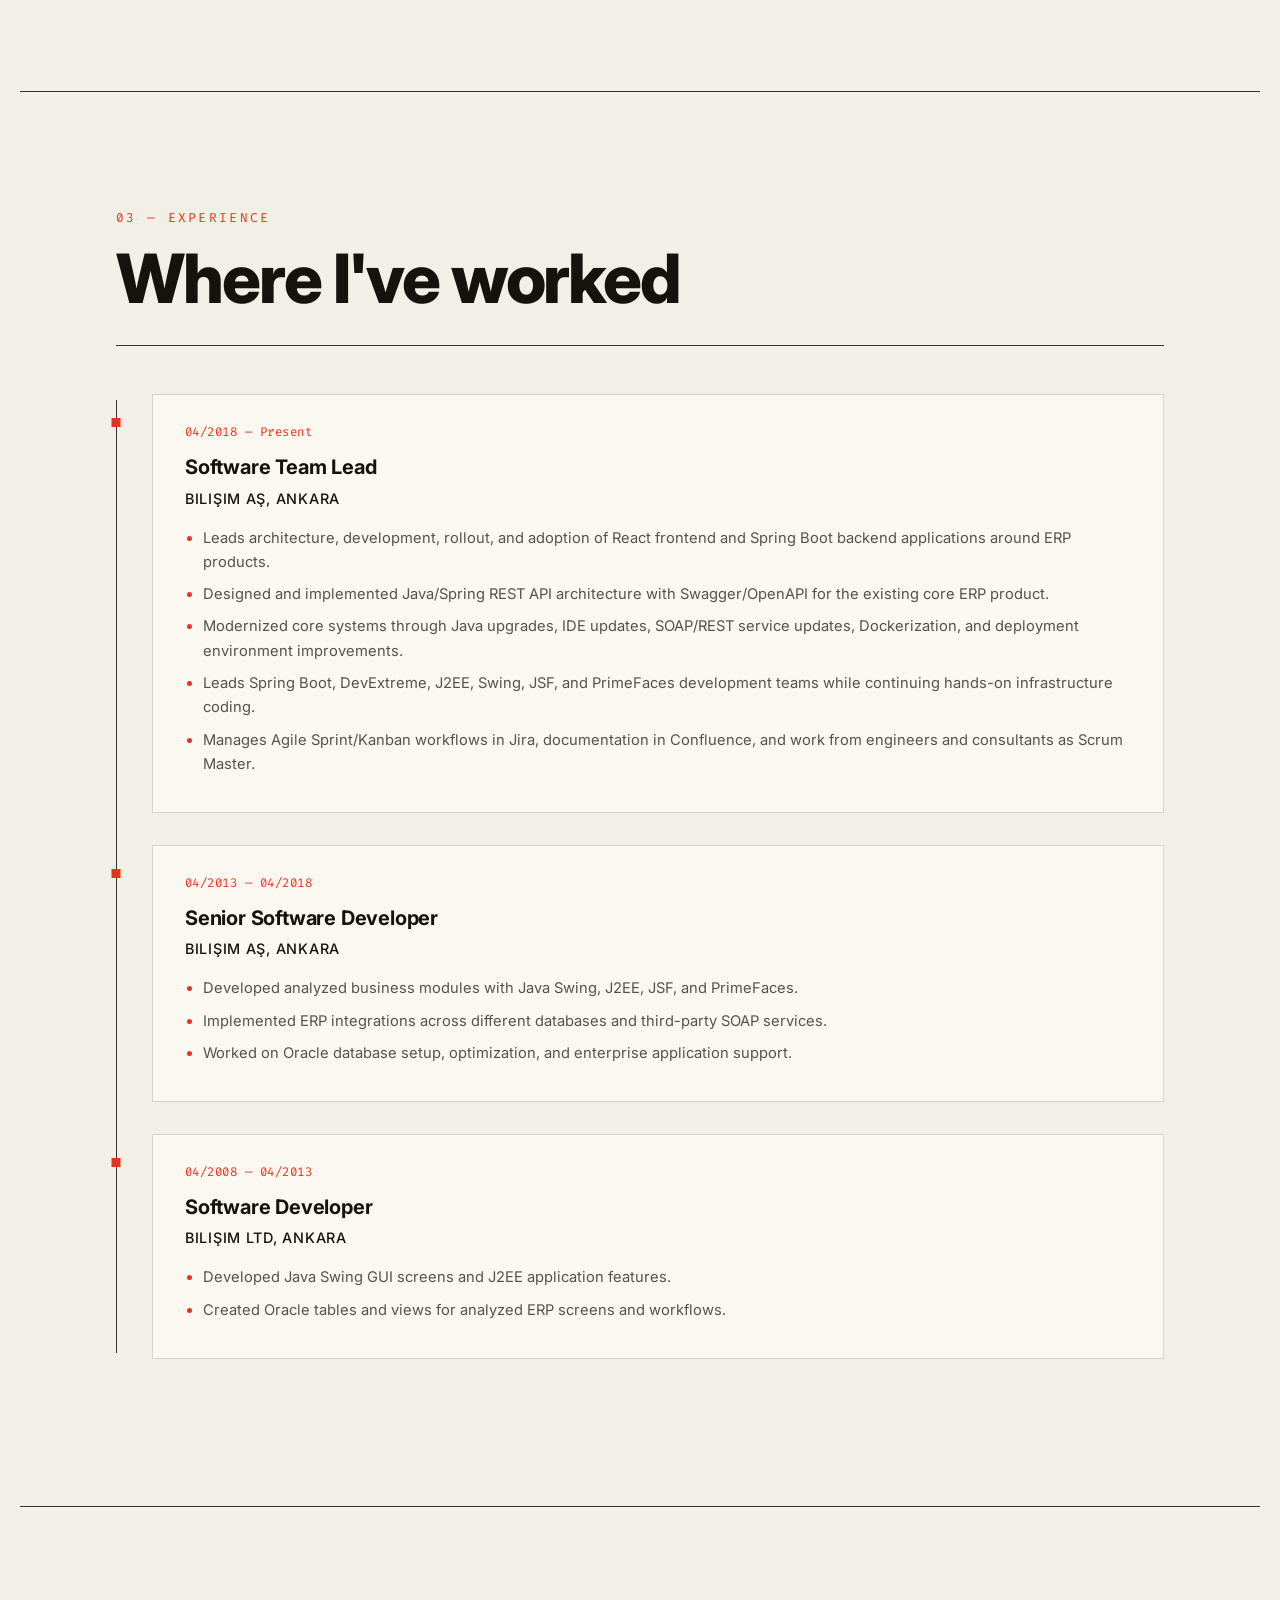
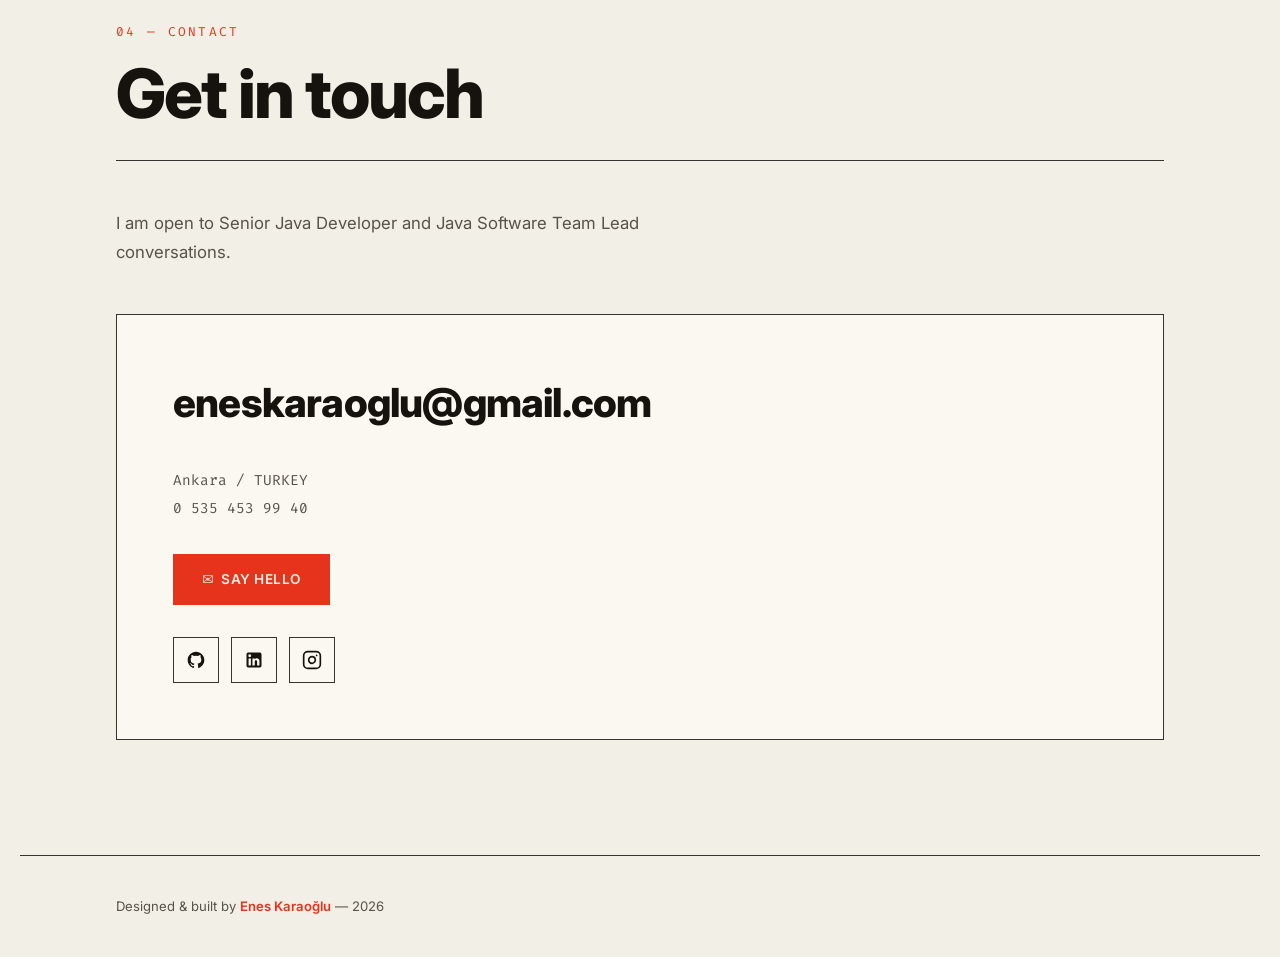
==== commit 699ceda5: "Sync portfolio with 2026-07 CV: add Angular MES UI, ISYS, erp-docker projects + frontend skills" ====
--- a/index.html
+++ b/index.html
@@ -148,12 +148,16 @@
         <span class="skill-tag">React Hook Form</span>
         <span class="skill-tag">Zod</span>
         <span class="skill-tag">Tailwind CSS</span>
+        <span class="skill-tag">Angular 7</span>
+        <span class="skill-tag">DevExtreme</span>
         <span class="skill-tag">AG Grid</span>
         <span class="skill-tag">Recharts</span>
         <span class="skill-tag">dhtmlx-gantt</span>
         <span class="skill-tag">i18next</span>
         <span class="skill-tag">HTMX</span>
         <span class="skill-tag">Alpine.js</span>
+        <span class="skill-tag">Thymeleaf</span>
+        <span class="skill-tag">RichFaces</span>
         <span class="skill-tag">Java Swing</span>
         <span class="skill-tag">GWT</span>
       </div>
@@ -390,6 +394,63 @@
         <span class="tag">Redis</span>
         <span class="tag">WebSocket</span>
         <span class="tag">MES</span>
+      </div>
+    </div>
+
+    <div class="glass project-card reveal">
+      <div class="project-top">
+        <div class="project-icon">&#128202;</div>
+      </div>
+      <h3 class="project-name" data-i18n="project.erp4ui.title">BilisimERP 4.0 UI — ERP / MES SPA</h3>
+      <p class="project-desc" data-i18n="project.erp4ui.desc">
+        Angular single-page ERP frontend with a real-time MES shop-floor monitoring module,
+        streaming live machine data over SockJS + STOMP WebSockets into DevExtreme, AG-Grid,
+        and gridster2 dashboards.
+      </p>
+      <div class="project-tags">
+        <span class="tag">Angular 7</span>
+        <span class="tag">DevExtreme</span>
+        <span class="tag">AG Grid</span>
+        <span class="tag">WebSocket</span>
+        <span class="tag">MES</span>
+      </div>
+    </div>
+
+    <div class="glass project-card reveal">
+      <div class="project-top">
+        <div class="project-icon">&#128203;</div>
+      </div>
+      <h3 class="project-name" data-i18n="project.isys.title">ISYS — Manufacturing Project Management</h3>
+      <p class="project-desc" data-i18n="project.isys.desc">
+        Java EE shop-floor project-management platform for process tracking, work orders, and
+        capacity planning, with a DHTMLX Scheduler and custom Gantt, integrating ERP and a
+        workflow system over SOAP with Drools/jBPM rules.
+      </p>
+      <div class="project-tags">
+        <span class="tag">Java EE</span>
+        <span class="tag">JBoss Seam</span>
+        <span class="tag">PrimeFaces</span>
+        <span class="tag">DHTMLX</span>
+        <span class="tag">jBPM</span>
+      </div>
+    </div>
+
+    <div class="glass project-card reveal">
+      <div class="project-top">
+        <div class="project-icon">&#128051;</div>
+      </div>
+      <h3 class="project-name" data-i18n="project.erpdocker.title">erp-docker — Containerization &amp; Delivery</h3>
+      <p class="project-desc" data-i18n="project.erpdocker.desc">
+        Docker packaging of the legacy Core ERP web app and JNLP desktop client using multi-stage
+        BuildKit images, layer-optimized for fast incremental deploys and delivered through a
+        Harbor private registry.
+      </p>
+      <div class="project-tags">
+        <span class="tag">Docker</span>
+        <span class="tag">BuildKit</span>
+        <span class="tag">Tomcat 9</span>
+        <span class="tag">Harbor</span>
+        <span class="tag">JNLP</span>
       </div>
     </div>
 
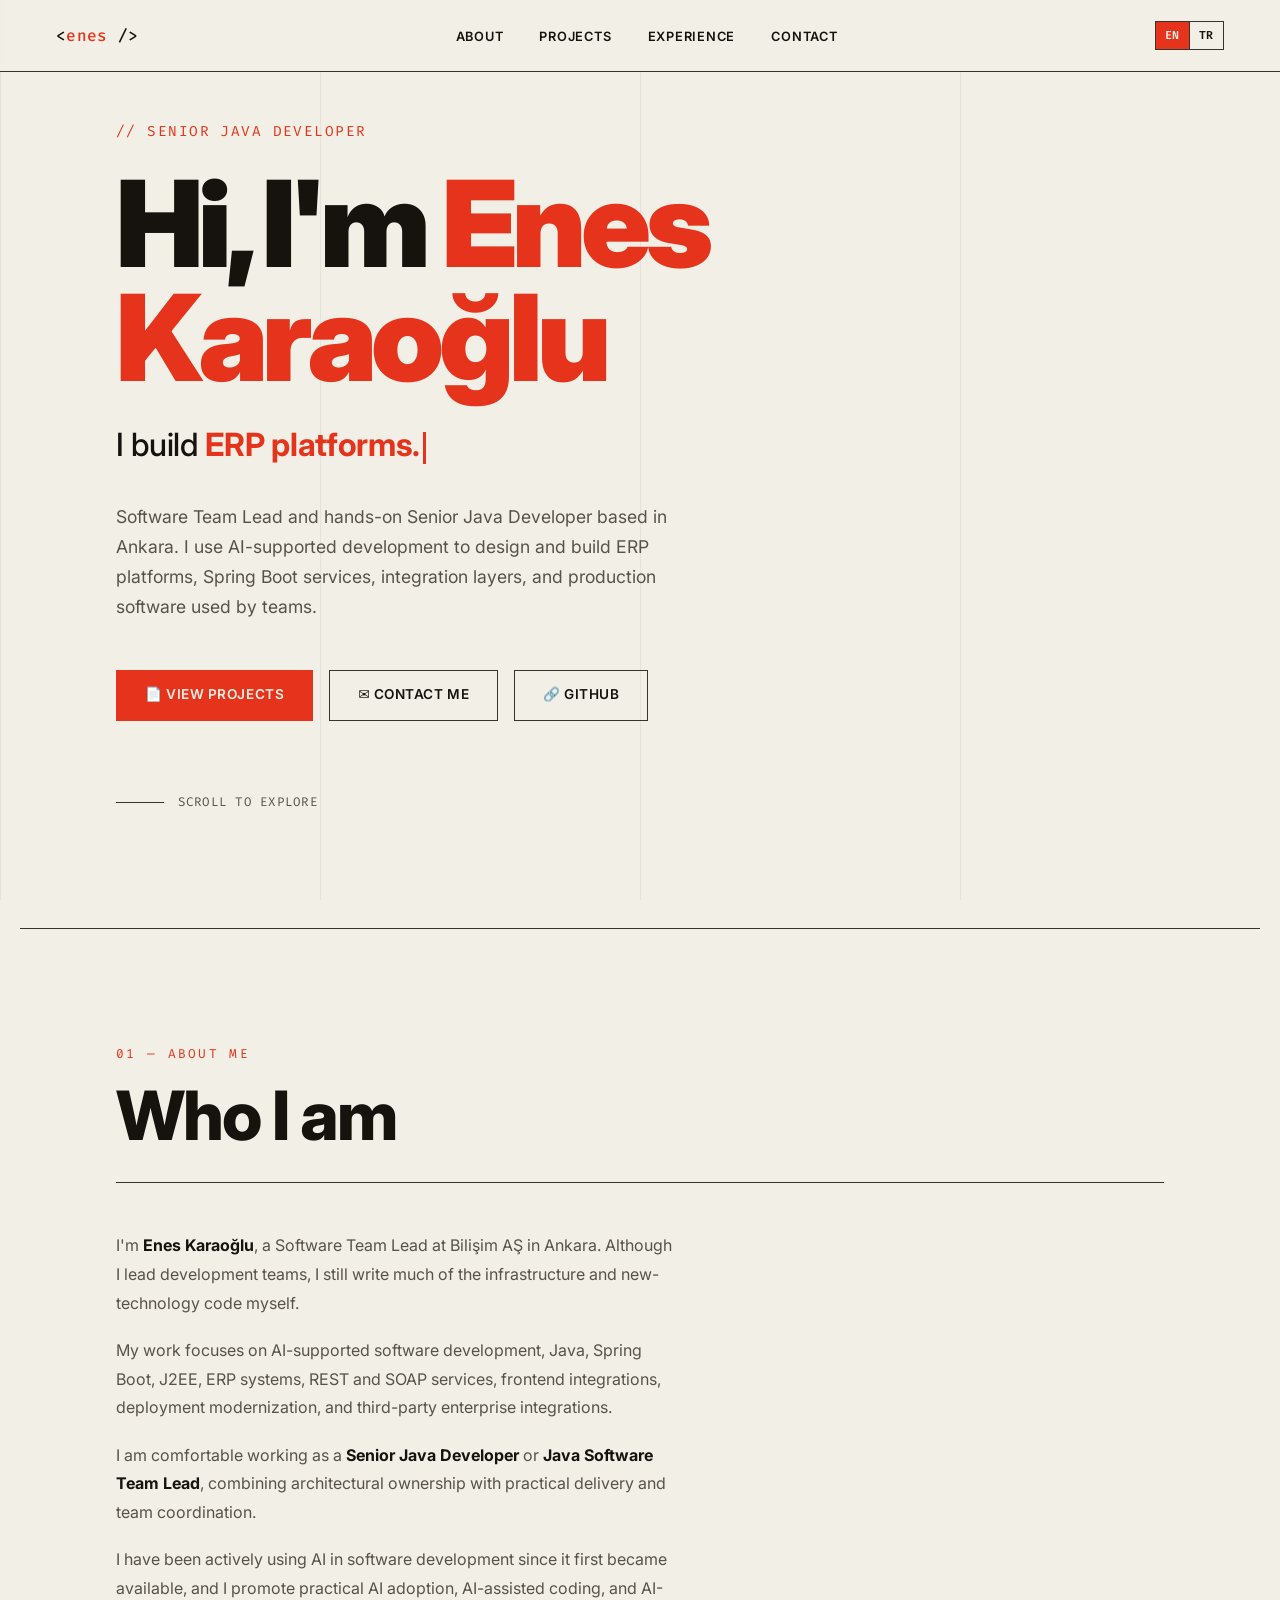
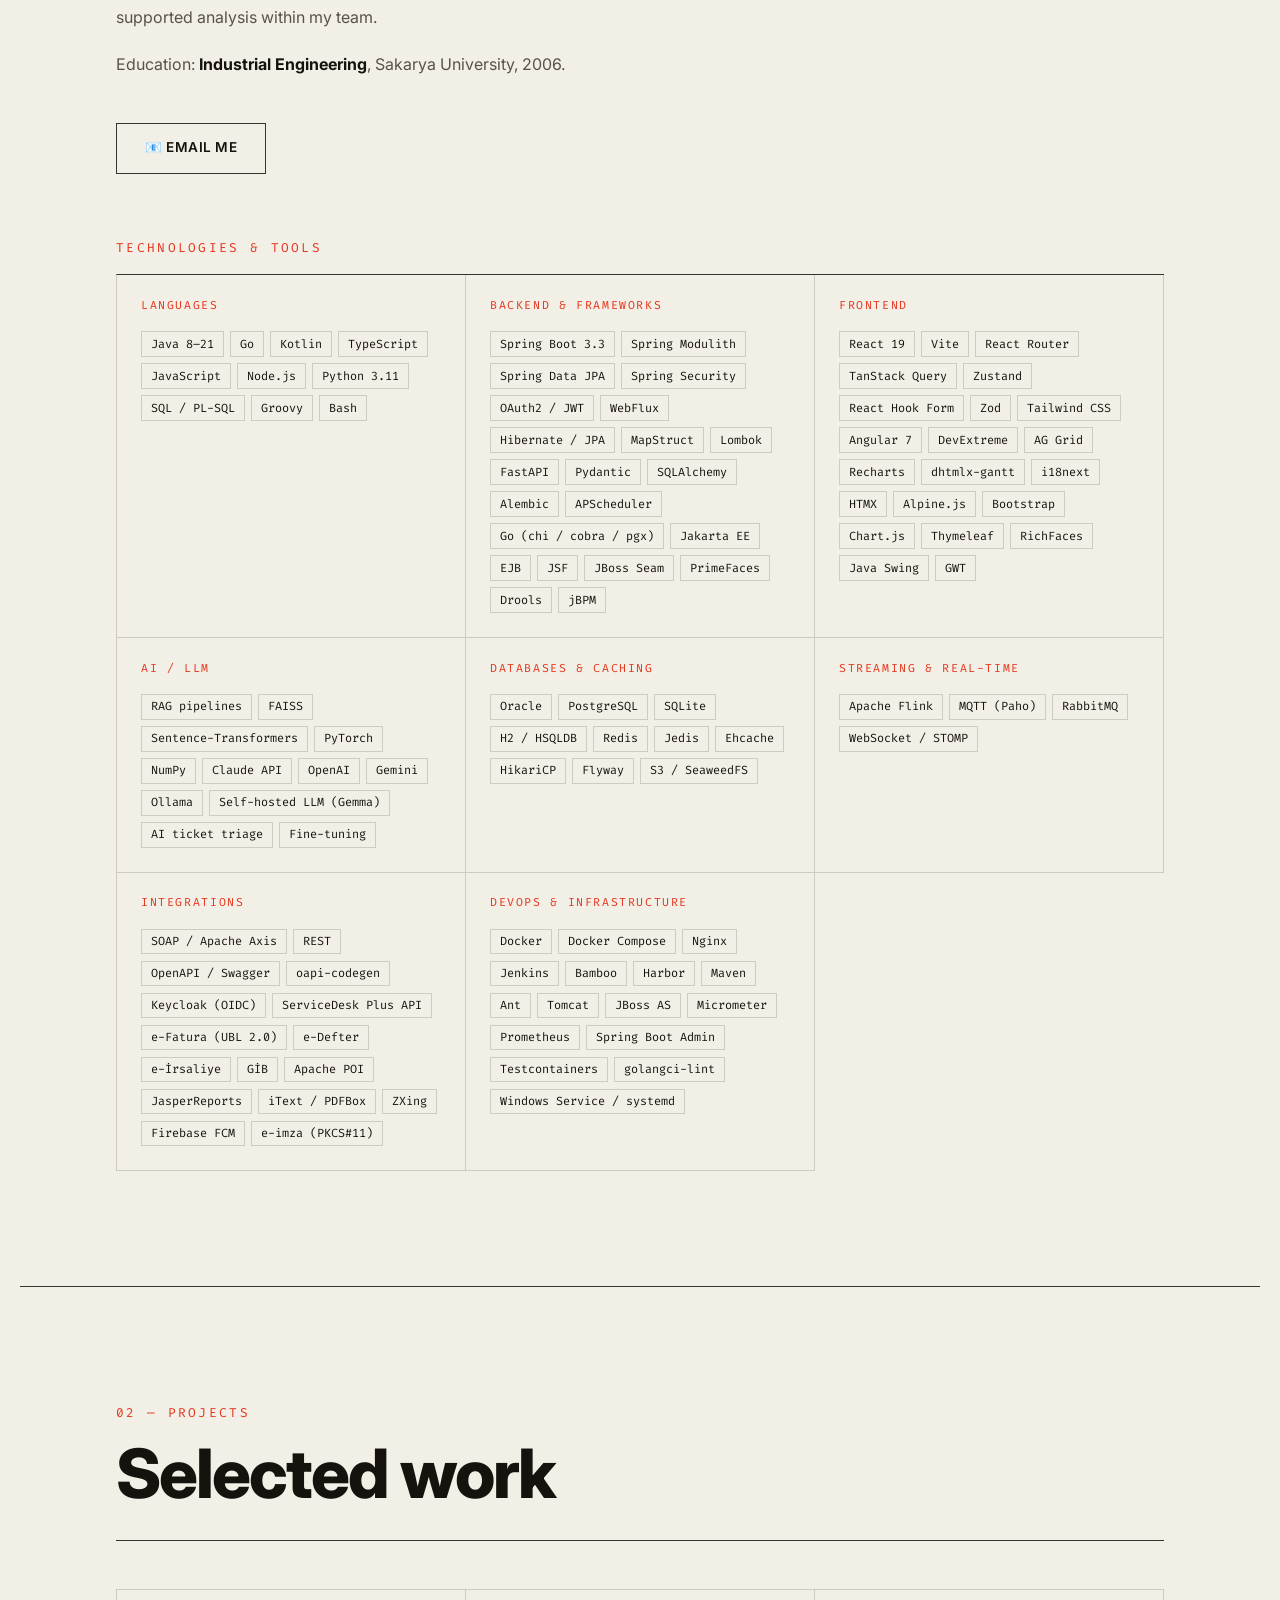
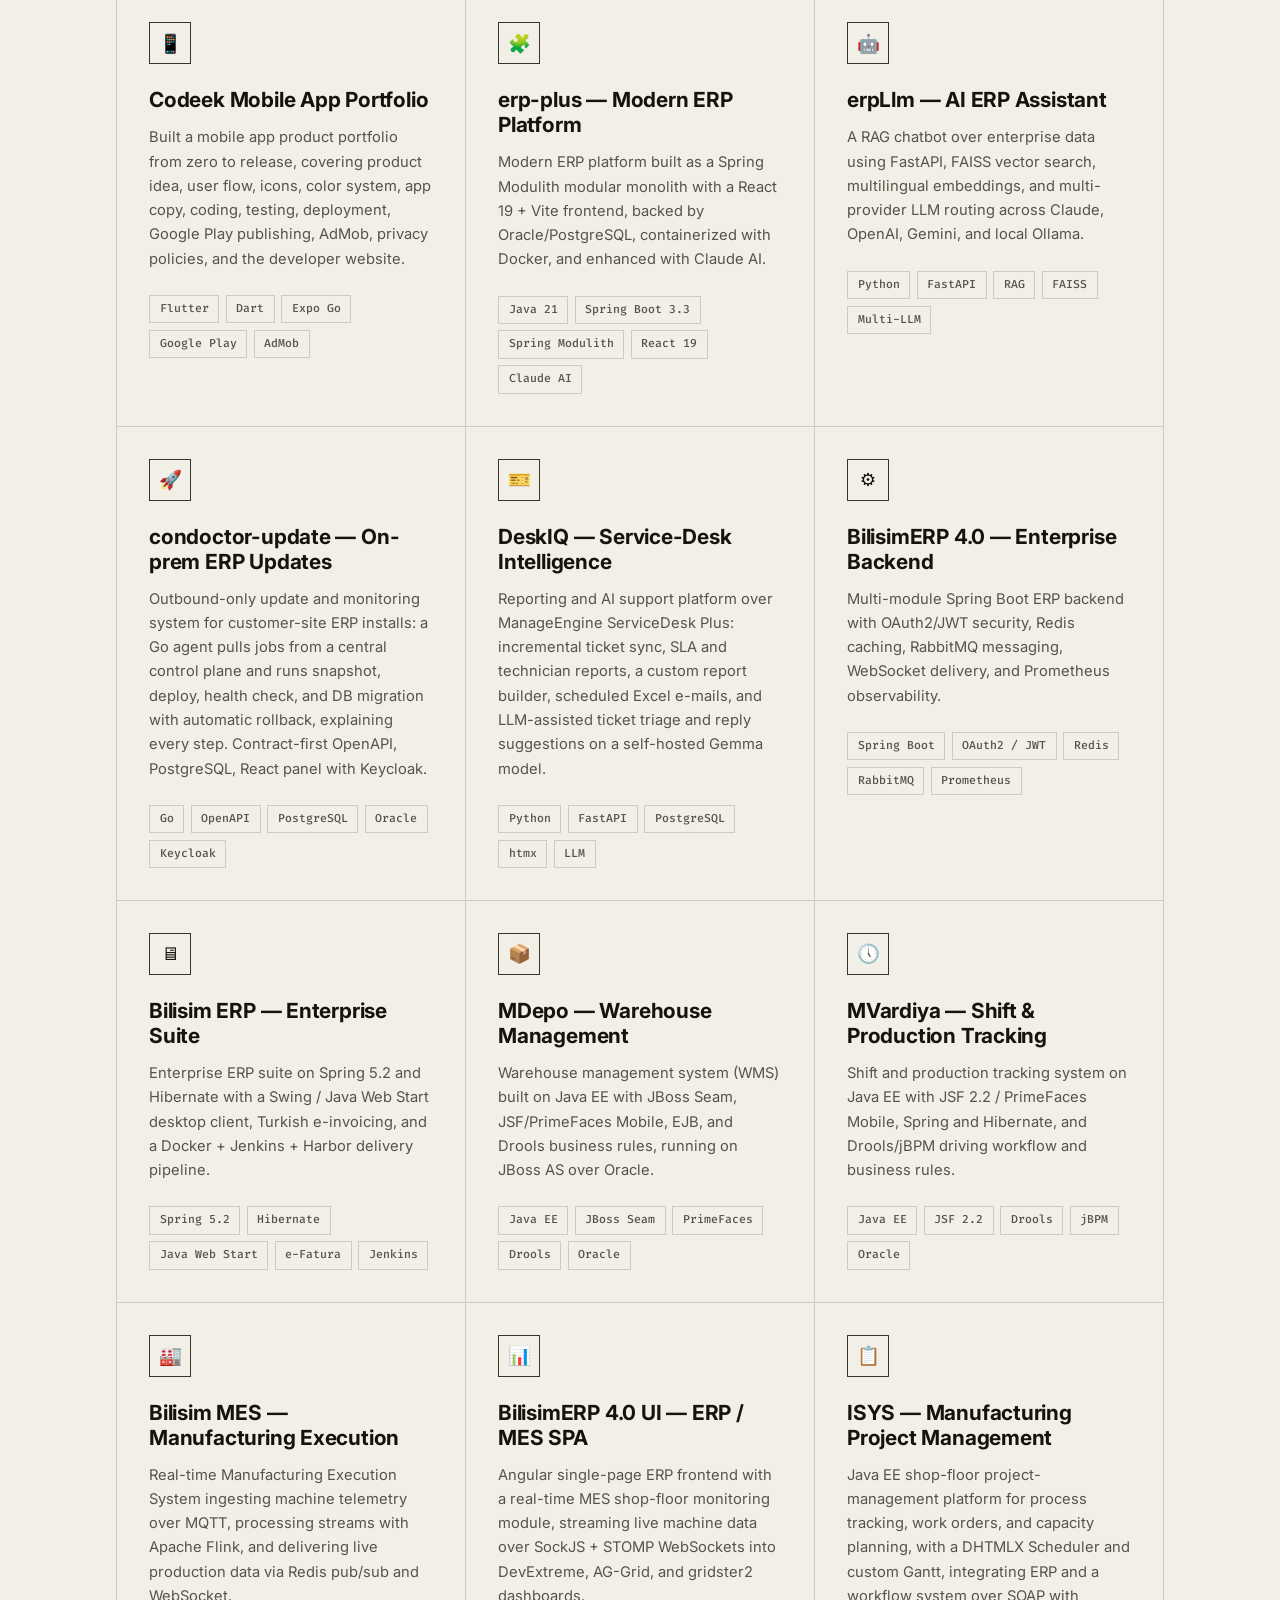
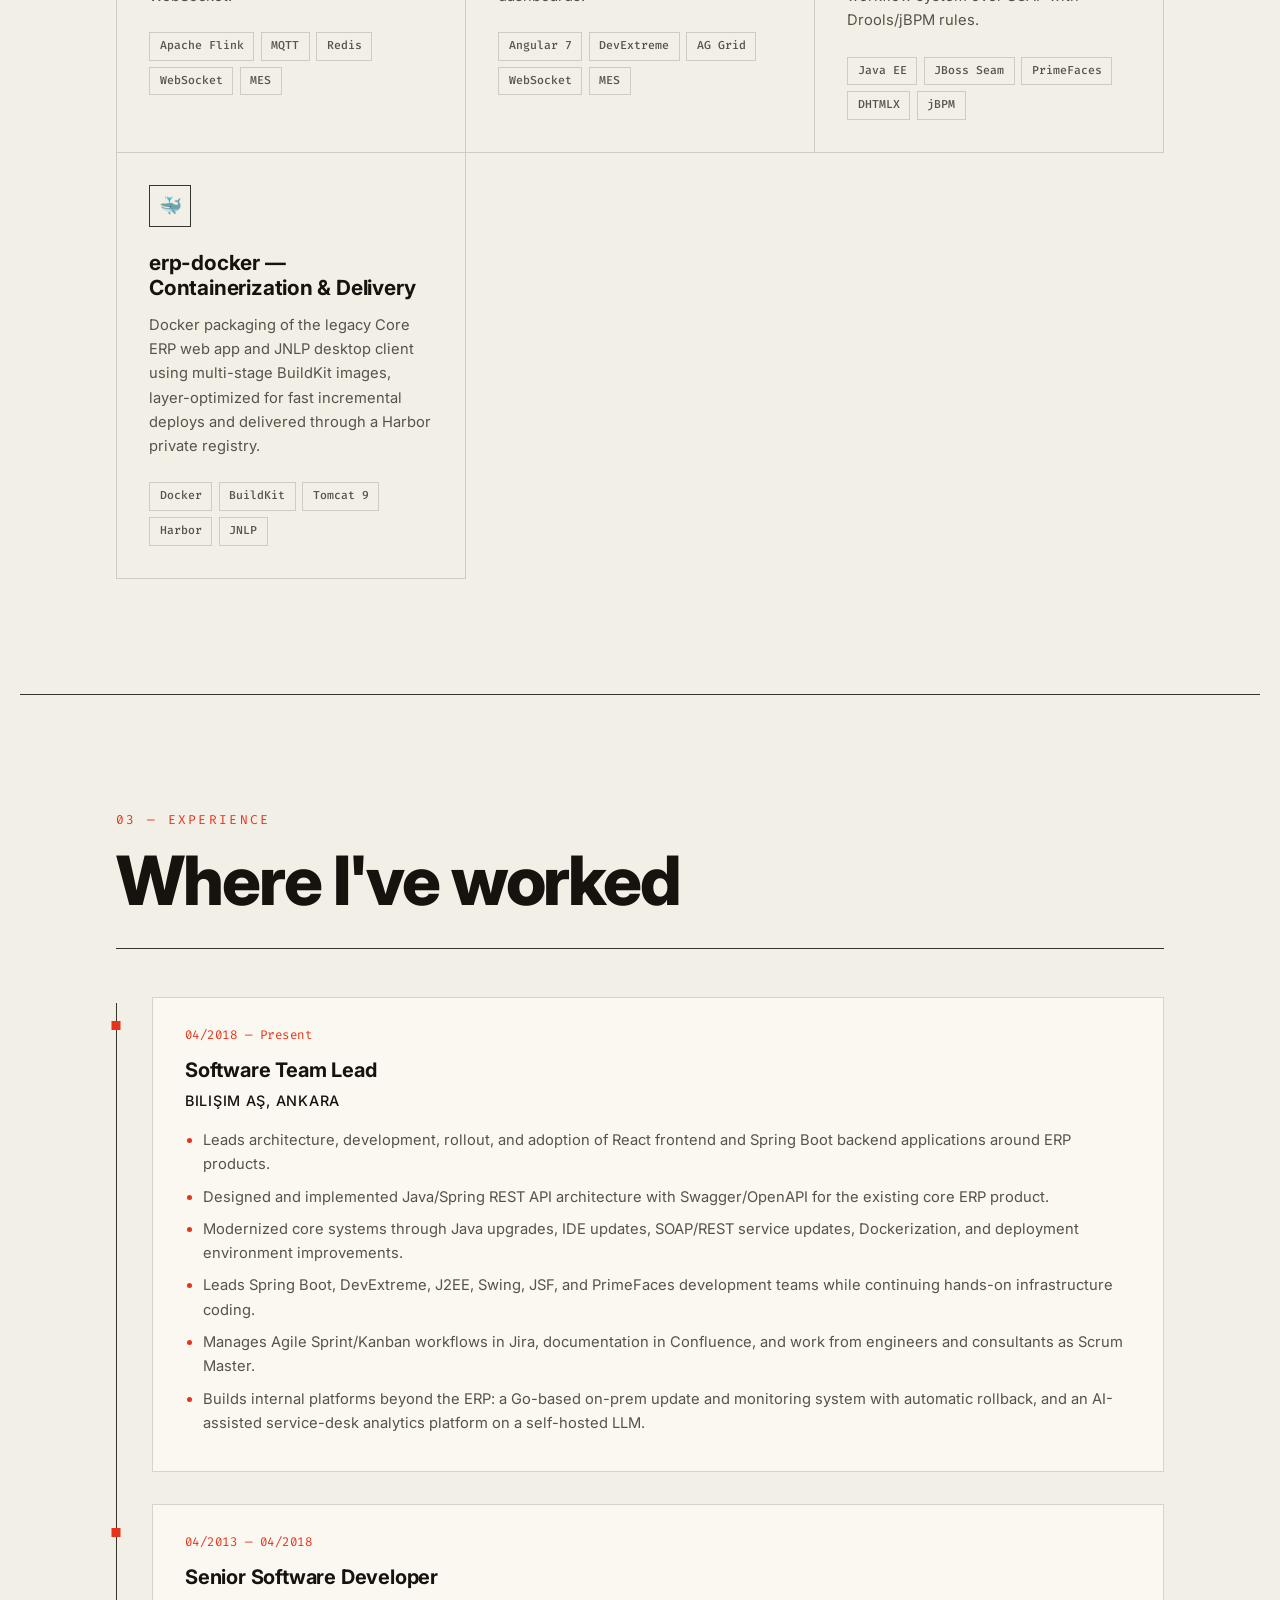
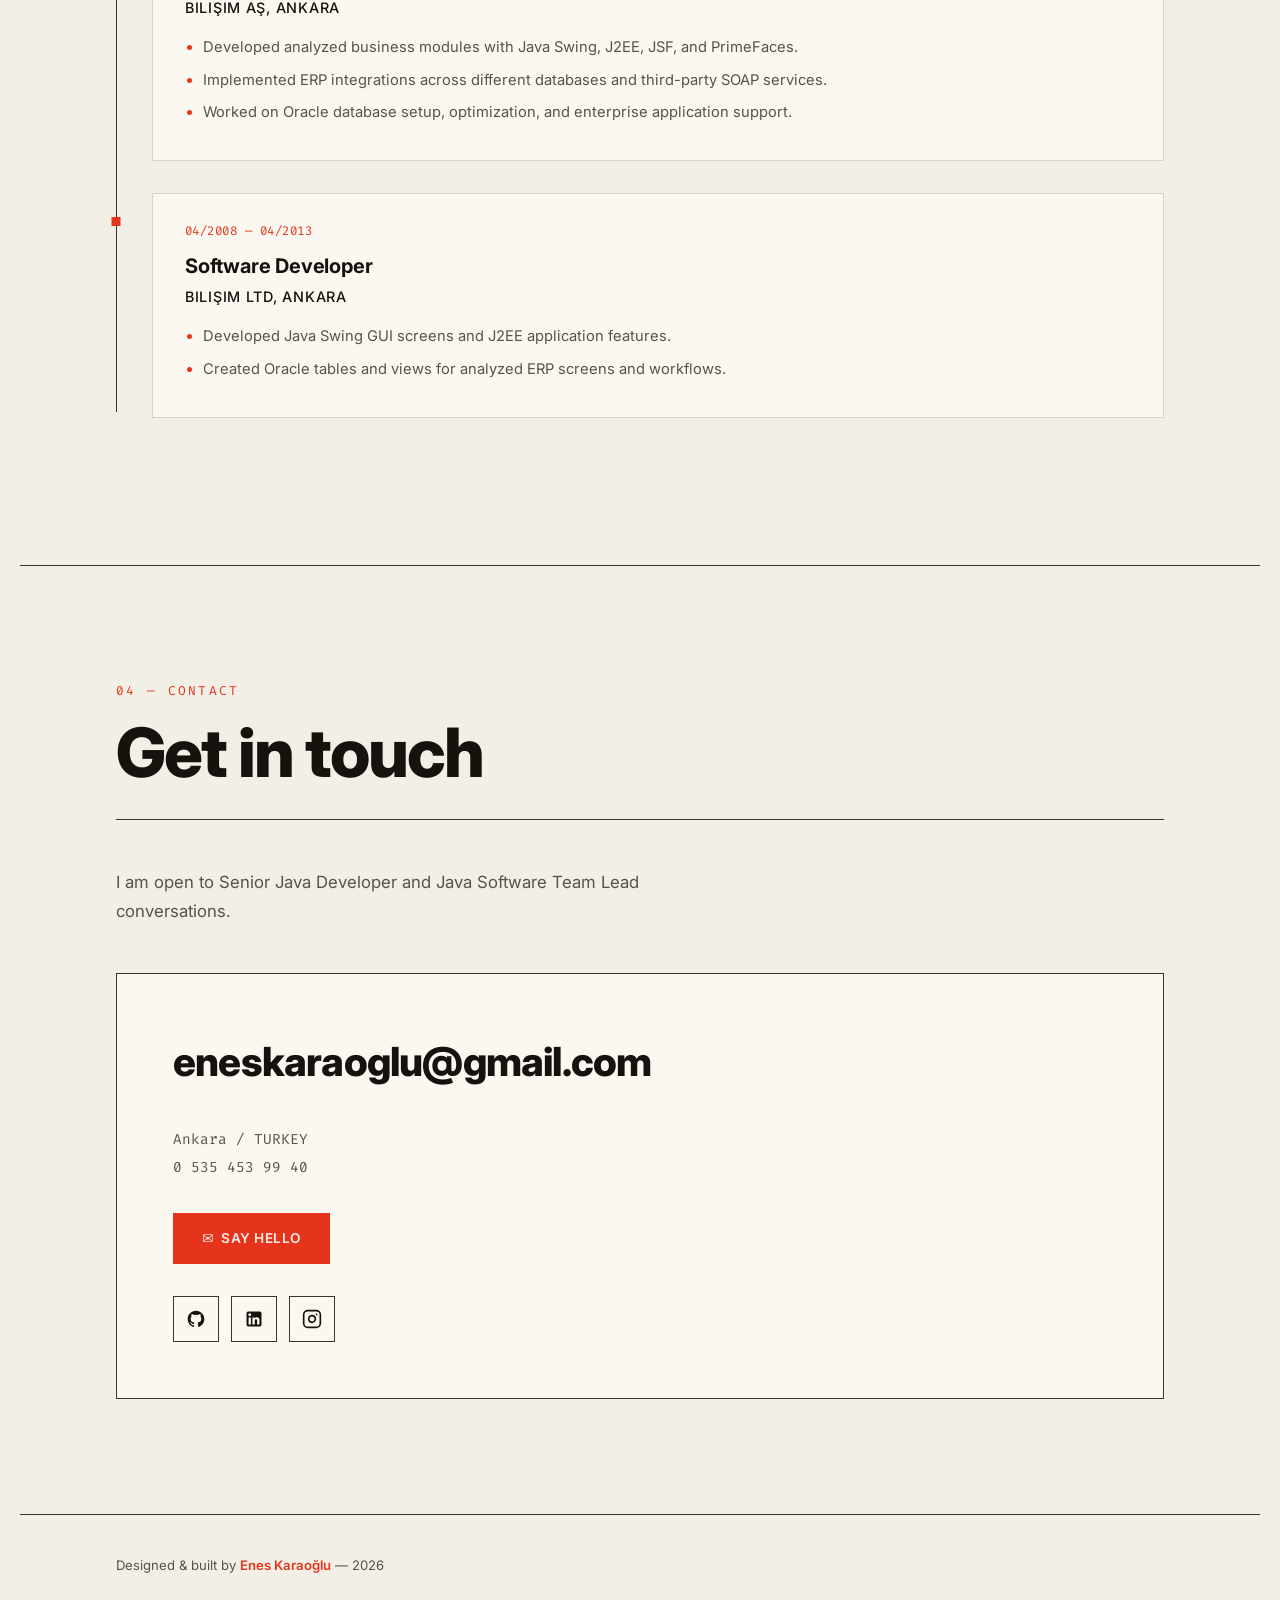
==== commit 4953ce12: "updates" ====
--- a/index.html
+++ b/index.html
@@ -101,6 +101,7 @@
       <p class="skill-group-label" data-i18n="skills.languages">Languages</p>
       <div class="skill-tags">
         <span class="skill-tag">Java 8&ndash;21</span>
+        <span class="skill-tag">Go</span>
         <span class="skill-tag">Kotlin</span>
         <span class="skill-tag">TypeScript</span>
         <span class="skill-tag">JavaScript</span>
@@ -127,6 +128,9 @@
         <span class="skill-tag">FastAPI</span>
         <span class="skill-tag">Pydantic</span>
         <span class="skill-tag">SQLAlchemy</span>
+        <span class="skill-tag">Alembic</span>
+        <span class="skill-tag">APScheduler</span>
+        <span class="skill-tag">Go (chi / cobra / pgx)</span>
         <span class="skill-tag">Jakarta EE</span>
         <span class="skill-tag">EJB</span>
         <span class="skill-tag">JSF</span>
@@ -156,6 +160,8 @@
         <span class="skill-tag">i18next</span>
         <span class="skill-tag">HTMX</span>
         <span class="skill-tag">Alpine.js</span>
+        <span class="skill-tag">Bootstrap</span>
+        <span class="skill-tag">Chart.js</span>
         <span class="skill-tag">Thymeleaf</span>
         <span class="skill-tag">RichFaces</span>
         <span class="skill-tag">Java Swing</span>
@@ -175,6 +181,8 @@
         <span class="skill-tag">OpenAI</span>
         <span class="skill-tag">Gemini</span>
         <span class="skill-tag">Ollama</span>
+        <span class="skill-tag">Self-hosted LLM (Gemma)</span>
+        <span class="skill-tag">AI ticket triage</span>
         <span class="skill-tag">Fine-tuning</span>
       </div>
     </div>
@@ -191,6 +199,7 @@
         <span class="skill-tag">Ehcache</span>
         <span class="skill-tag">HikariCP</span>
         <span class="skill-tag">Flyway</span>
+        <span class="skill-tag">S3 / SeaweedFS</span>
       </div>
     </div>
 
@@ -210,6 +219,9 @@
         <span class="skill-tag">SOAP / Apache Axis</span>
         <span class="skill-tag">REST</span>
         <span class="skill-tag">OpenAPI / Swagger</span>
+        <span class="skill-tag">oapi-codegen</span>
+        <span class="skill-tag">Keycloak (OIDC)</span>
+        <span class="skill-tag">ServiceDesk Plus API</span>
         <span class="skill-tag">e-Fatura (UBL 2.0)</span>
         <span class="skill-tag">e-Defter</span>
         <span class="skill-tag">e-İrsaliye</span>
@@ -239,6 +251,9 @@
         <span class="skill-tag">Micrometer</span>
         <span class="skill-tag">Prometheus</span>
         <span class="skill-tag">Spring Boot Admin</span>
+        <span class="skill-tag">Testcontainers</span>
+        <span class="skill-tag">golangci-lint</span>
+        <span class="skill-tag">Windows Service / systemd</span>
       </div>
     </div>
 
@@ -304,6 +319,45 @@
         <span class="tag">RAG</span>
         <span class="tag">FAISS</span>
         <span class="tag">Multi-LLM</span>
+      </div>
+    </div>
+
+    <div class="glass project-card reveal">
+      <div class="project-top">
+        <div class="project-icon">&#128640;</div>
+      </div>
+      <h3 class="project-name" data-i18n="project.condoctor.title">condoctor-update — On-prem ERP Updates</h3>
+      <p class="project-desc" data-i18n="project.condoctor.desc">
+        Outbound-only update and monitoring system for customer-site ERP installs: a Go agent
+        pulls jobs from a central control plane and runs snapshot, deploy, health check, and
+        DB migration with automatic rollback, explaining every step. Contract-first OpenAPI,
+        PostgreSQL, React panel with Keycloak.
+      </p>
+      <div class="project-tags">
+        <span class="tag">Go</span>
+        <span class="tag">OpenAPI</span>
+        <span class="tag">PostgreSQL</span>
+        <span class="tag">Oracle</span>
+        <span class="tag">Keycloak</span>
+      </div>
+    </div>
+
+    <div class="glass project-card reveal">
+      <div class="project-top">
+        <div class="project-icon">&#127915;</div>
+      </div>
+      <h3 class="project-name" data-i18n="project.deskiq.title">DeskIQ — Service-Desk Intelligence</h3>
+      <p class="project-desc" data-i18n="project.deskiq.desc">
+        Reporting and AI support platform over ManageEngine ServiceDesk Plus: incremental ticket
+        sync, SLA and technician reports, a custom report builder, scheduled Excel e-mails, and
+        LLM-assisted ticket triage and reply suggestions on a self-hosted Gemma model.
+      </p>
+      <div class="project-tags">
+        <span class="tag">Python</span>
+        <span class="tag">FastAPI</span>
+        <span class="tag">PostgreSQL</span>
+        <span class="tag">htmx</span>
+        <span class="tag">LLM</span>
       </div>
     </div>
 
@@ -475,6 +529,7 @@
           <li data-i18n="experience.current.li3">Modernized core systems through Java upgrades, IDE updates, SOAP/REST service updates, Dockerization, and deployment environment improvements.</li>
           <li data-i18n="experience.current.li4">Leads Spring Boot, DevExtreme, J2EE, Swing, JSF, and PrimeFaces development teams while continuing hands-on infrastructure coding.</li>
           <li data-i18n="experience.current.li5">Manages Agile Sprint/Kanban workflows in Jira, documentation in Confluence, and work from engineers and consultants as Scrum Master.</li>
+          <li data-i18n="experience.current.li6">Builds internal platforms beyond the ERP: a Go-based on-prem update and monitoring system with automatic rollback, and an AI-assisted service-desk analytics platform on a self-hosted LLM.</li>
         </ul>
       </div>
     </div>
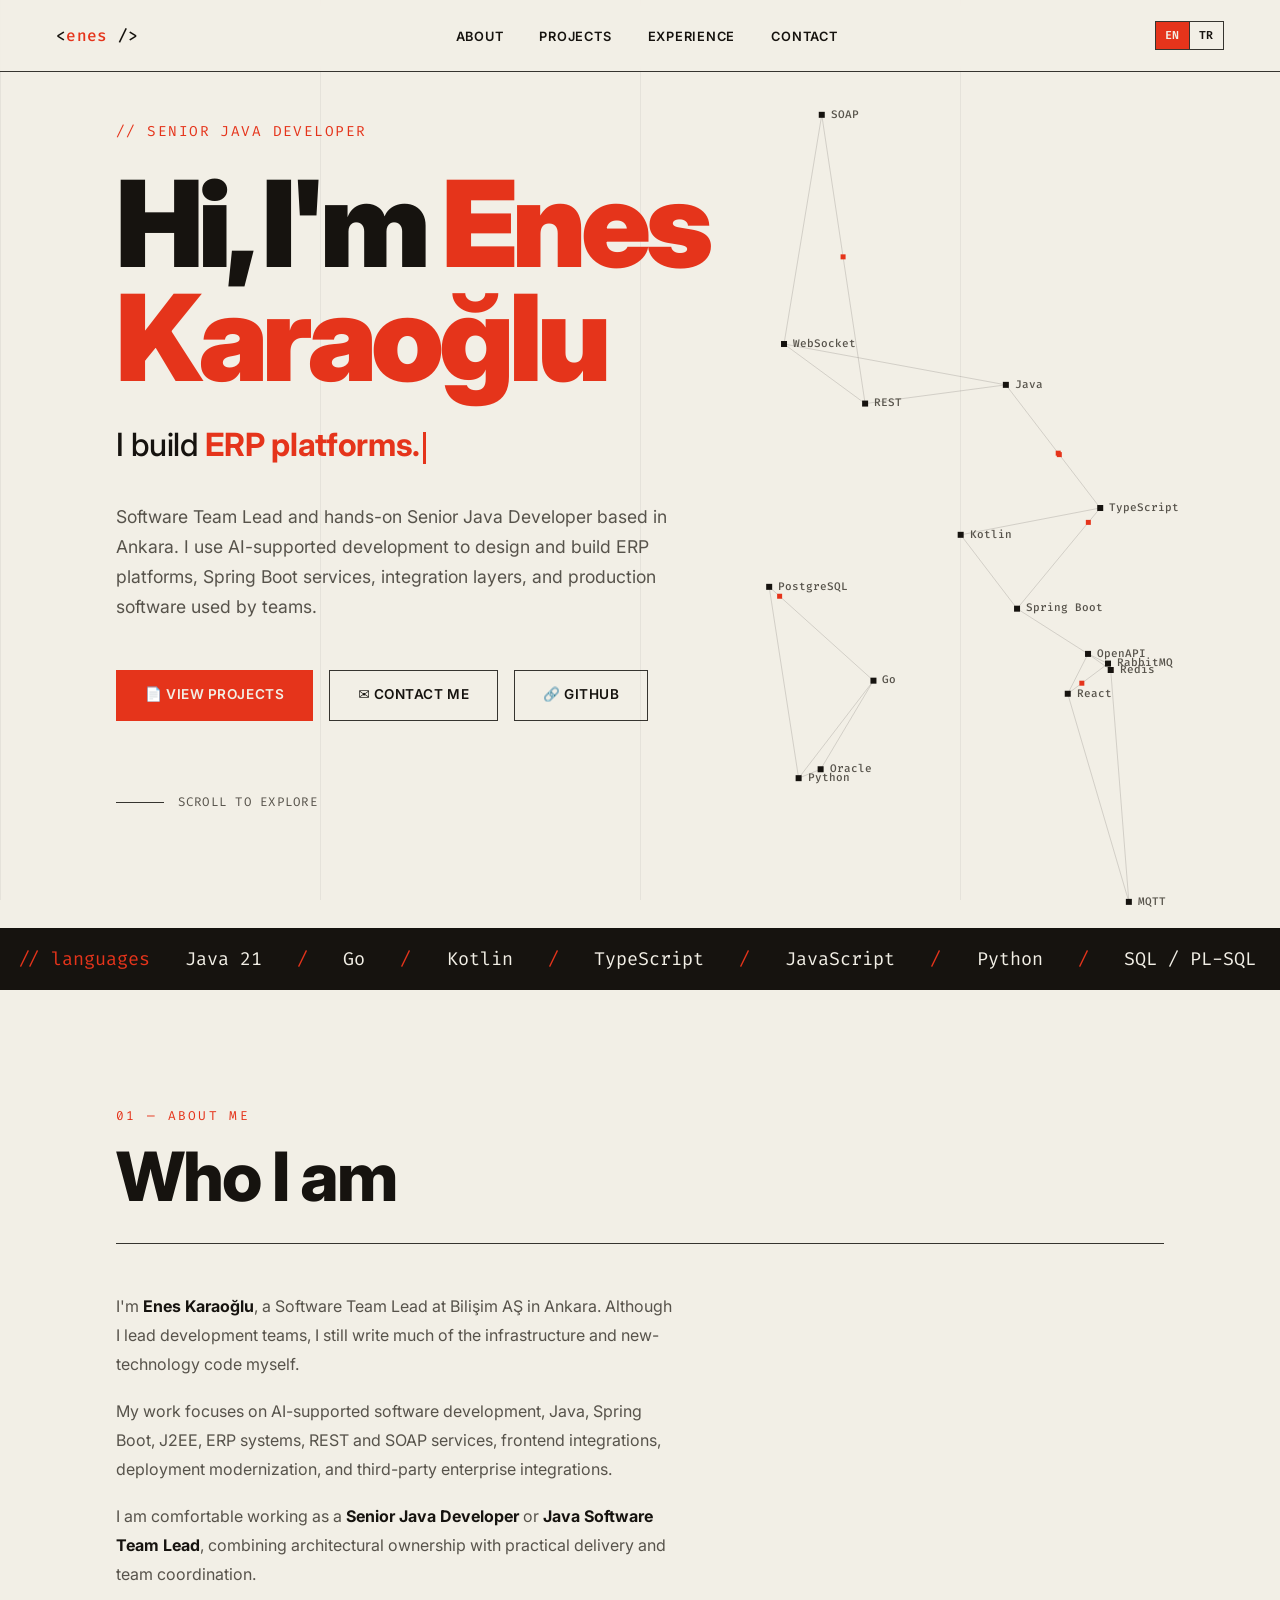
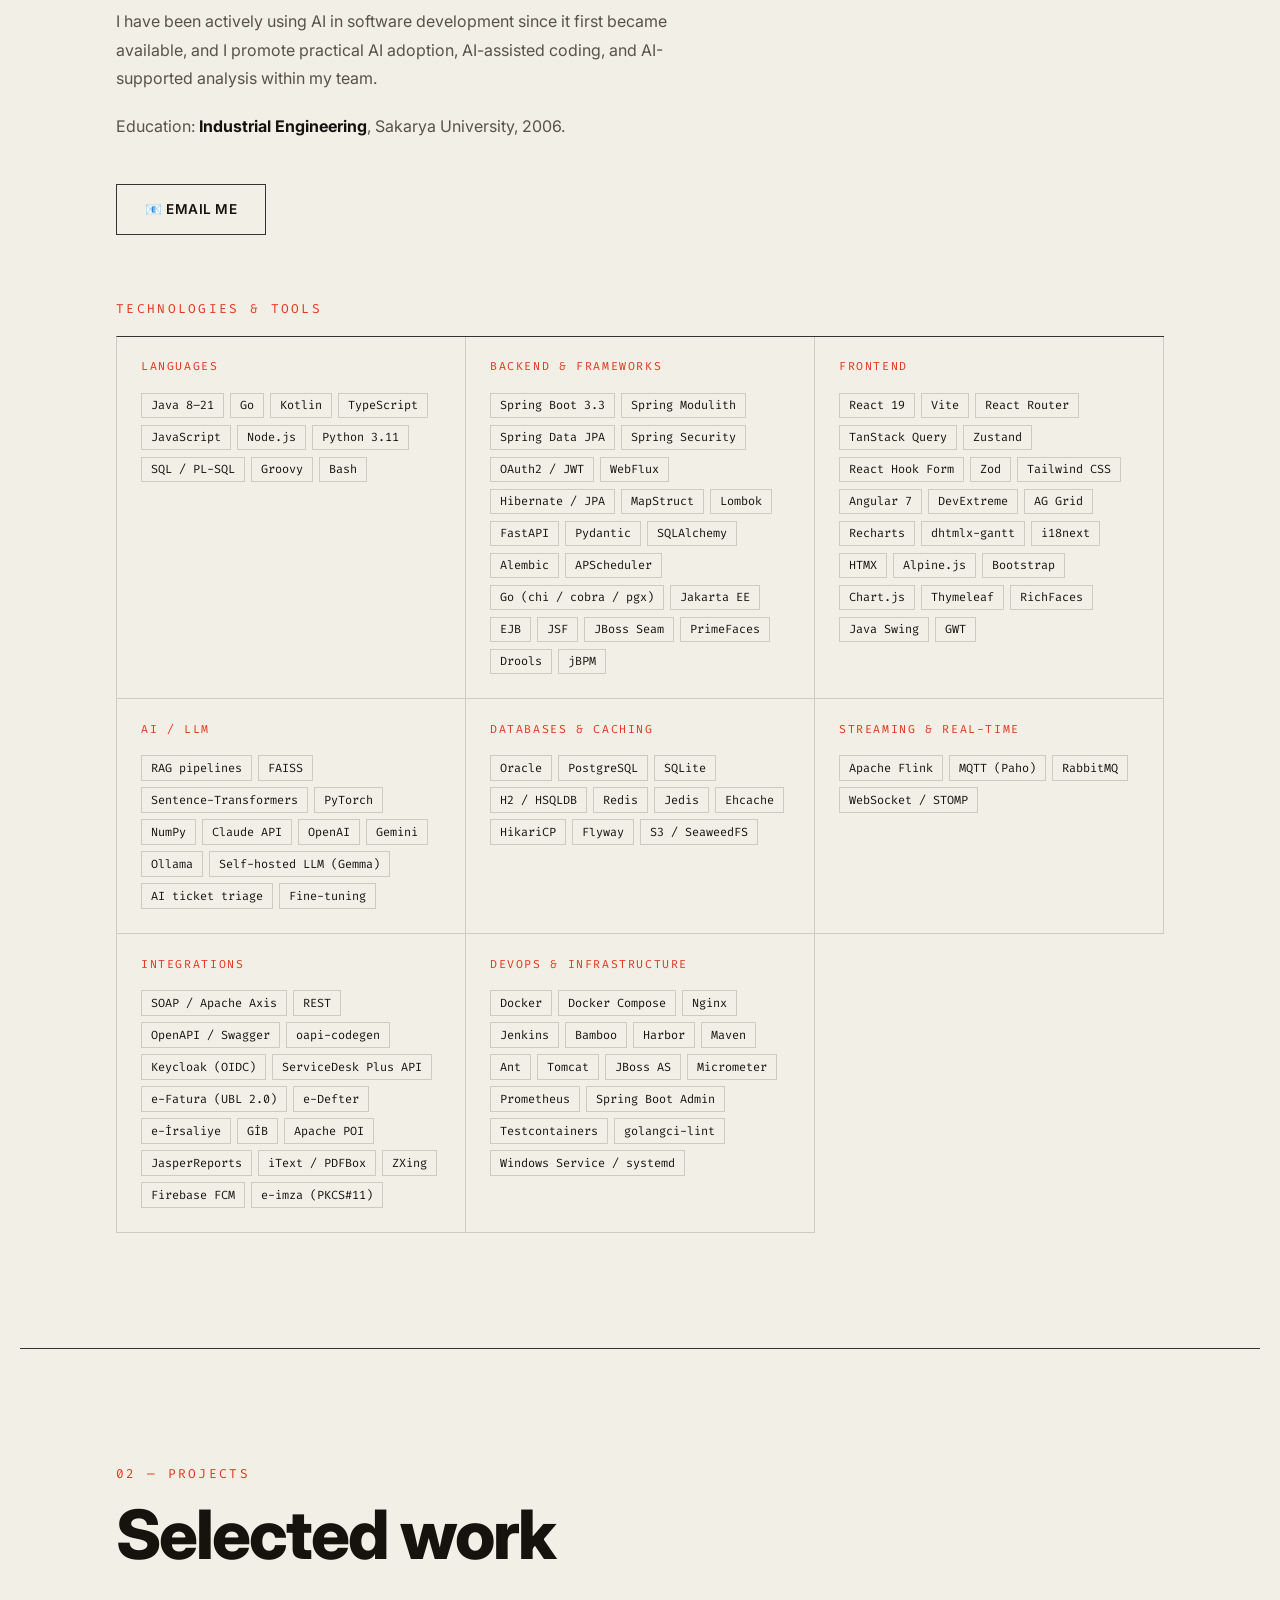
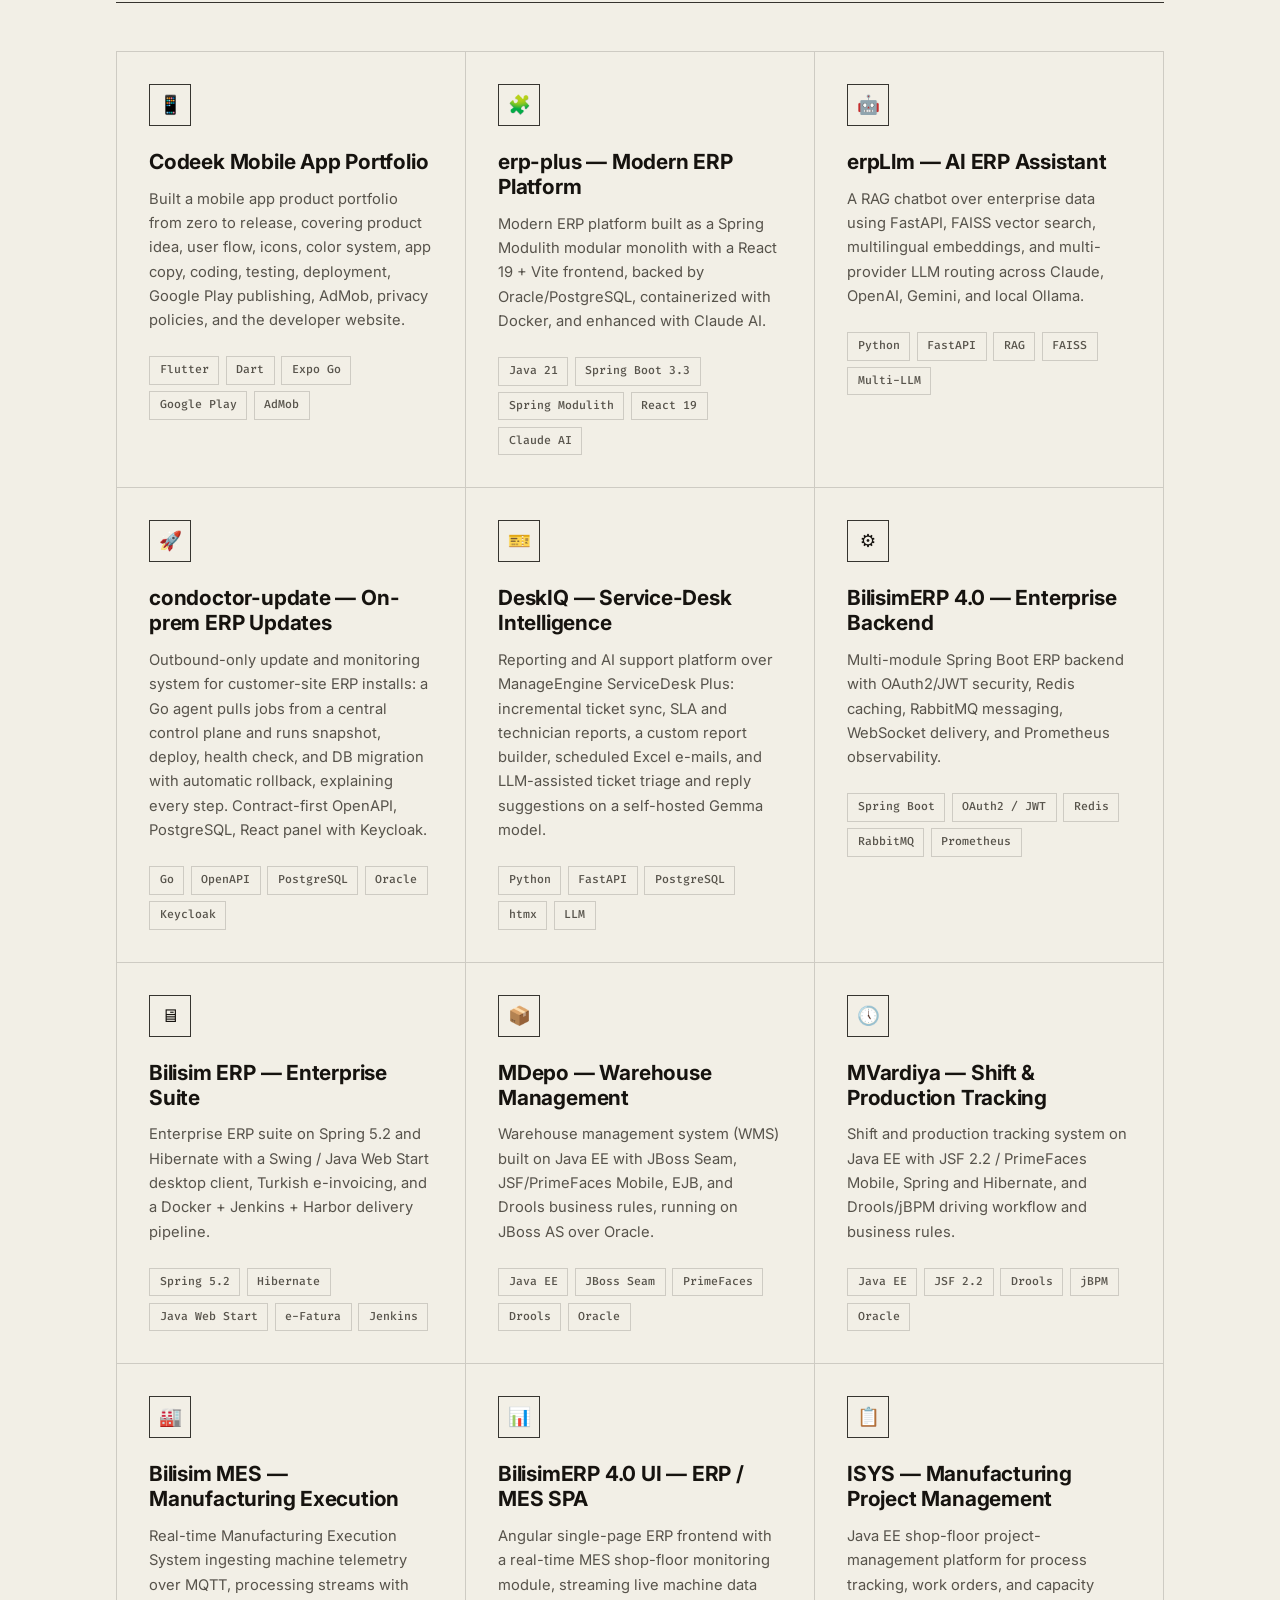
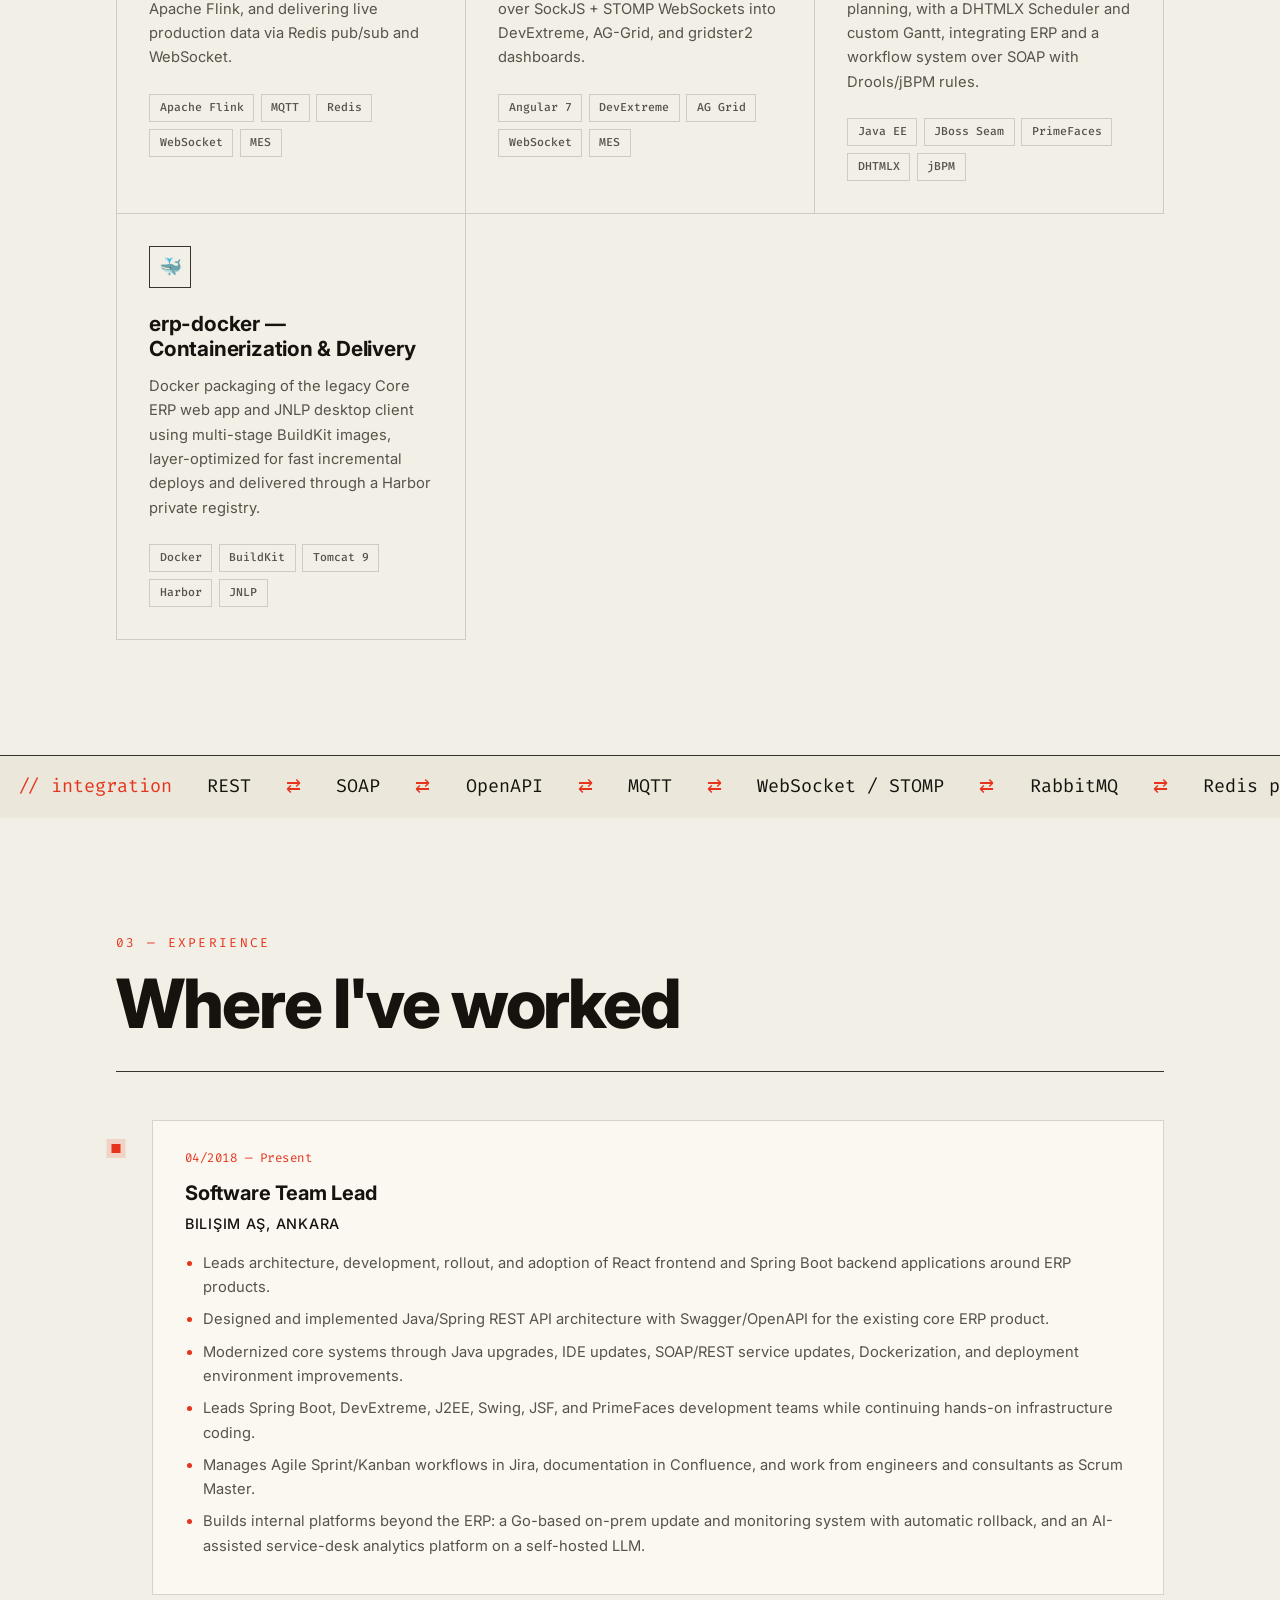
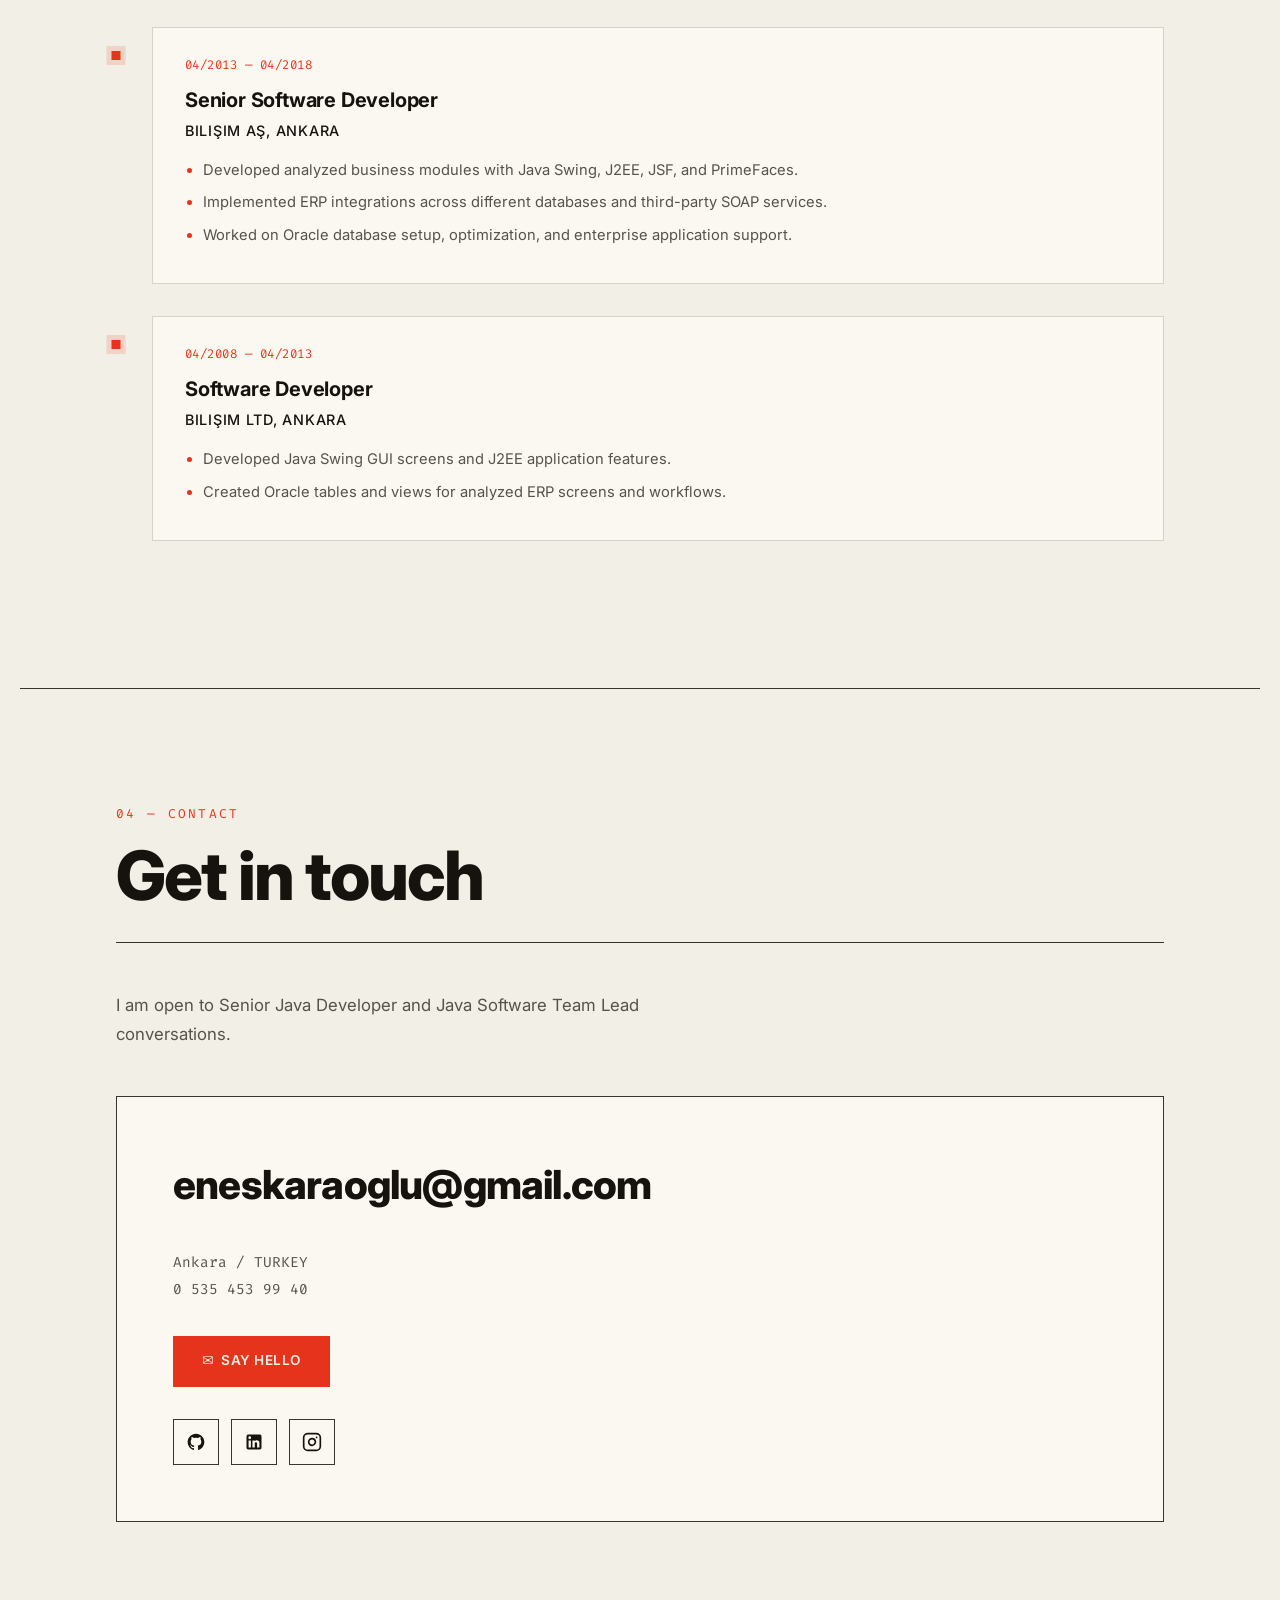
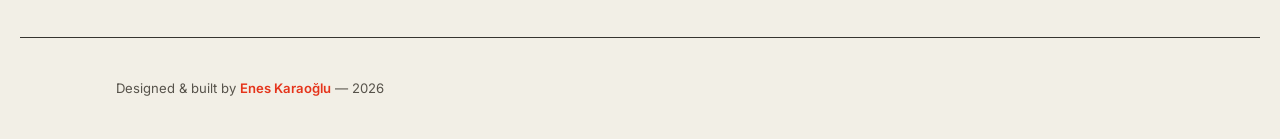
==== commit 93bdc004: "Add software-themed section transitions and animations Terminal-style route transition between secti" ====
--- a/index.html
+++ b/index.html
@@ -14,7 +14,7 @@
 
 <!-- ── Navigation ─────────────────────────────────────────────── -->
 <nav>
-  <a href="#hero" class="nav-logo">&lt;<span>enes</span> /&gt;</a>
+  <a href="#hero" class="nav-logo">&lt;<span>enes</span><em class="nav-path" id="nav-path"></em> /&gt;</a>
   <ul class="nav-links" id="nav-links">
     <li><a href="#about" data-i18n="nav.about">About</a></li>
     <li><a href="#projects" data-i18n="nav.projects">Projects</a></li>
@@ -30,6 +30,7 @@
       <span></span><span></span><span></span>
     </button>
   </div>
+  <div class="nav-progress" id="nav-progress" aria-hidden="true"></div>
 </nav>
 
 <!-- ── Hero ───────────────────────────────────────────────────── -->
@@ -61,6 +62,15 @@
     <span data-i18n="hero.scroll">scroll to explore</span>
   </div>
 </section>
+
+<!-- ── Languages marquee ──────────────────────────────────────── -->
+<div class="tech-marquee" aria-hidden="true">
+  <div class="marquee-track">
+    <span class="marquee-label">// languages</span>
+    <span>Java 21</span><span>Go</span><span>Kotlin</span><span>TypeScript</span><span>JavaScript</span>
+    <span>Python</span><span>SQL / PL-SQL</span><span>Groovy</span><span>Bash</span><span>Dart</span>
+  </div>
+</div>
 
 <!-- ── About ──────────────────────────────────────────────────── -->
 <section id="about">
@@ -511,6 +521,15 @@
   </div>
 </section>
 
+<!-- ── Integrations marquee ───────────────────────────────────── -->
+<div class="tech-marquee tech-marquee--reverse" aria-hidden="true">
+  <div class="marquee-track">
+    <span class="marquee-label">// integration</span>
+    <span>REST</span><span>SOAP</span><span>OpenAPI</span><span>MQTT</span><span>WebSocket / STOMP</span>
+    <span>RabbitMQ</span><span>Redis pub/sub</span><span>OAuth2 / OIDC</span><span>e-Fatura UBL</span><span>RAG / LLM</span>
+  </div>
+</div>
+
 <!-- ── Experience ─────────────────────────────────────────────── -->
 <section id="experience">
   <p class="section-label reveal" data-i18n="experience.label">03 &mdash; Experience</p>
--- a/css/styles.css
+++ b/css/styles.css
@@ -732,3 +732,223 @@
   .contact-card { width: 100%; }
   footer { flex-direction: column; align-items: flex-start; }
 }
+
+/* ══════════════════════════════════════════════════════════════
+   Software-themed motion layer
+   route transition · integration network · marquees · decode
+   ══════════════════════════════════════════════════════════════ */
+
+/* ── Nav: active path + build progress ──────────────────────── */
+.nav-path {
+  font-style: normal;
+  color: var(--ink-soft);
+}
+
+.nav-links a.active { color: var(--accent); }
+.nav-links a.active::after { width: 100%; }
+
+.nav-progress {
+  position: absolute;
+  left: 0; right: 0; bottom: -1px;
+  height: 2px;
+  background: var(--accent);
+  transform: scaleX(0);
+  transform-origin: left;
+}
+
+/* ── Route transition overlay ───────────────────────────────── */
+.route-overlay {
+  position: fixed;
+  inset: 0;
+  z-index: 200;
+  display: flex;
+  align-items: center;
+  justify-content: center;
+  padding: 1.5rem;
+  background: var(--ink);
+  color: var(--paper);
+  clip-path: inset(0 100% 0 0);
+  transition: clip-path .38s cubic-bezier(.77, 0, .18, 1);
+  pointer-events: none;
+}
+
+.route-overlay.active  { clip-path: inset(0 0 0 0); pointer-events: auto; }
+.route-overlay.leaving { clip-path: inset(0 0 0 100%); }
+
+.route-box {
+  width: min(560px, 100%);
+  font-family: 'Fira Code', monospace;
+}
+
+.route-path {
+  font-size: clamp(1.6rem, 5vw, 2.75rem);
+  font-weight: 500;
+  letter-spacing: -.02em;
+  margin-bottom: 1.5rem;
+}
+
+.route-path span { color: var(--accent); }
+
+.route-log {
+  font-family: inherit;
+  font-size: .85rem;
+  line-height: 1.9;
+  min-height: 4.8em;
+  white-space: pre-wrap;
+  color: rgba(242, 239, 230, .75);
+}
+
+.route-log b { color: var(--accent); font-weight: 500; }
+
+.route-bar {
+  margin-top: 1.25rem;
+  height: 2px;
+  background: rgba(242, 239, 230, .18);
+}
+
+.route-bar span {
+  display: block;
+  height: 100%;
+  background: var(--accent);
+  transform: scaleX(0);
+  transform-origin: left;
+}
+
+.route-overlay.active .route-bar span {
+  transform: scaleX(1);
+  transition: transform .55s ease .15s;
+}
+
+/* ── Hero integration network ───────────────────────────────── */
+#hero { position: relative; }
+#hero > :not(.hero-network) { position: relative; z-index: 1; }
+
+.hero-network {
+  position: absolute;
+  top: var(--nav-h);
+  right: 0;
+  width: 62%;
+  height: calc(100% - var(--nav-h));
+  pointer-events: none;
+  opacity: 0;
+  animation: fadeIn 1.2s ease forwards 1.1s;
+  -webkit-mask-image: linear-gradient(90deg, transparent, #000 35%);
+          mask-image: linear-gradient(90deg, transparent, #000 35%);
+}
+
+@keyframes fadeIn { to { opacity: 1; } }
+
+/* ── Tech marquees ──────────────────────────────────────────── */
+.tech-marquee {
+  overflow: hidden;
+  background: var(--ink);
+  color: var(--paper);
+  border-top: 1px solid var(--line-strong);
+  padding: 1rem 0;
+  font-family: 'Fira Code', monospace;
+  font-size: clamp(.9rem, 2vw, 1.15rem);
+  white-space: nowrap;
+}
+
+.tech-marquee + section { border-top: none; }
+
+.tech-marquee--reverse {
+  background: var(--paper-2);
+  color: var(--ink);
+}
+
+.marquee-track {
+  display: inline-flex;
+  animation: marquee 38s linear infinite;
+}
+
+.tech-marquee--reverse .marquee-track { animation-direction: reverse; }
+.tech-marquee:hover .marquee-track { animation-play-state: paused; }
+
+.marquee-track span {
+  padding: 0 1.1rem;
+  display: inline-flex;
+  align-items: center;
+}
+
+.marquee-track span::after {
+  content: '/';
+  color: var(--accent);
+  margin-left: 2.2rem;
+}
+
+.tech-marquee--reverse .marquee-track span::after { content: '\21C4'; }
+.marquee-track .marquee-label { color: var(--accent); }
+.marquee-track .marquee-label::after { content: none !important; }
+
+@keyframes marquee {
+  from { transform: translateX(0); }
+  to   { transform: translateX(-50%); }
+}
+
+/* ── Skill tags: staggered "import" ─────────────────────────── */
+.skills-stack .skill-tag {
+  opacity: 0;
+  transform: translateY(8px);
+}
+
+.skills-stack.visible .skill-tag {
+  animation: tagIn .35s ease forwards;
+  animation-delay: calc(var(--g, 0) * 90ms + var(--i, 0) * 28ms + 150ms);
+}
+
+@keyframes tagIn {
+  0%   { opacity: 0; transform: translateY(8px); background: var(--accent); color: var(--paper); }
+  60%  { opacity: 1; transform: translateY(0);   background: var(--accent); color: var(--paper); }
+  100% { opacity: 1; transform: translateY(0); }
+}
+
+/* ── Project cards: compile bar + corner brackets ───────────── */
+.project-card::after {
+  content: '';
+  position: absolute;
+  top: 0; left: 0;
+  width: 100%;
+  height: 2px;
+  background: var(--accent);
+  transform: scaleX(0);
+  transform-origin: left;
+  transition: transform .45s cubic-bezier(.77, 0, .18, 1);
+}
+
+.project-card:hover::after { transform: scaleX(1); }
+
+.project-icon { transition: background .25s, border-color .25s, transform .35s; }
+.project-card:hover .project-icon {
+  background: var(--accent);
+  border-color: var(--accent);
+  transform: rotate(90deg);
+}
+
+.project-card:hover .tag { border-color: var(--line-strong); color: var(--ink); }
+
+/* ── Timeline draws like a git graph ────────────────────────── */
+.timeline::before {
+  transform: scaleY(var(--progress, 1));
+  transform-origin: top;
+}
+
+.timeline-item::before {
+  transition: transform .4s ease, box-shadow .4s ease;
+}
+
+.timeline-item.visible::before {
+  box-shadow: 0 0 0 5px rgba(229, 52, 27, .15);
+}
+
+@media (prefers-reduced-motion: reduce) {
+  .skills-stack .skill-tag { opacity: 1; transform: none; }
+  .hero-network { opacity: 1; }
+  .marquee-track { animation: none; }
+  .timeline::before { transform: none; }
+}
+
+@media (max-width: 768px) {
+  .hero-network { width: 100%; opacity: .3; animation: none; }
+  .nav-path { display: none; }
+}
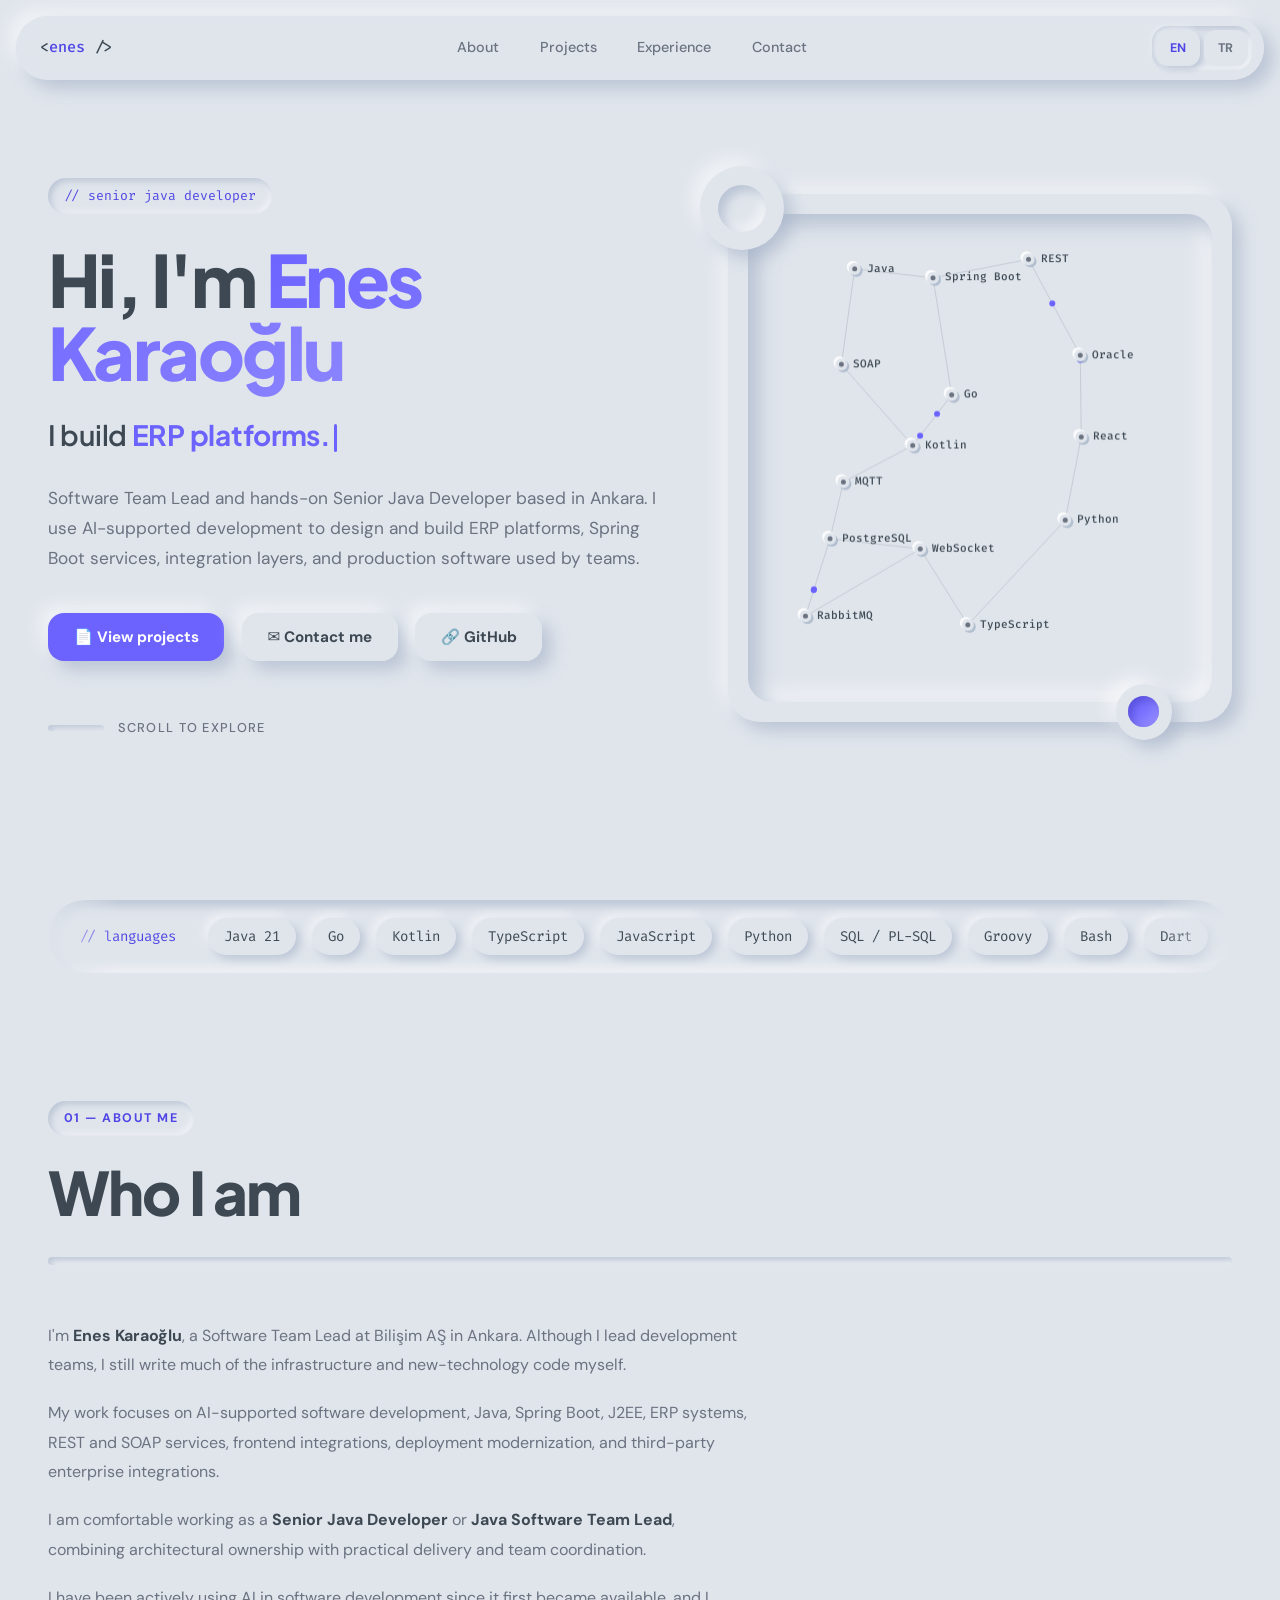
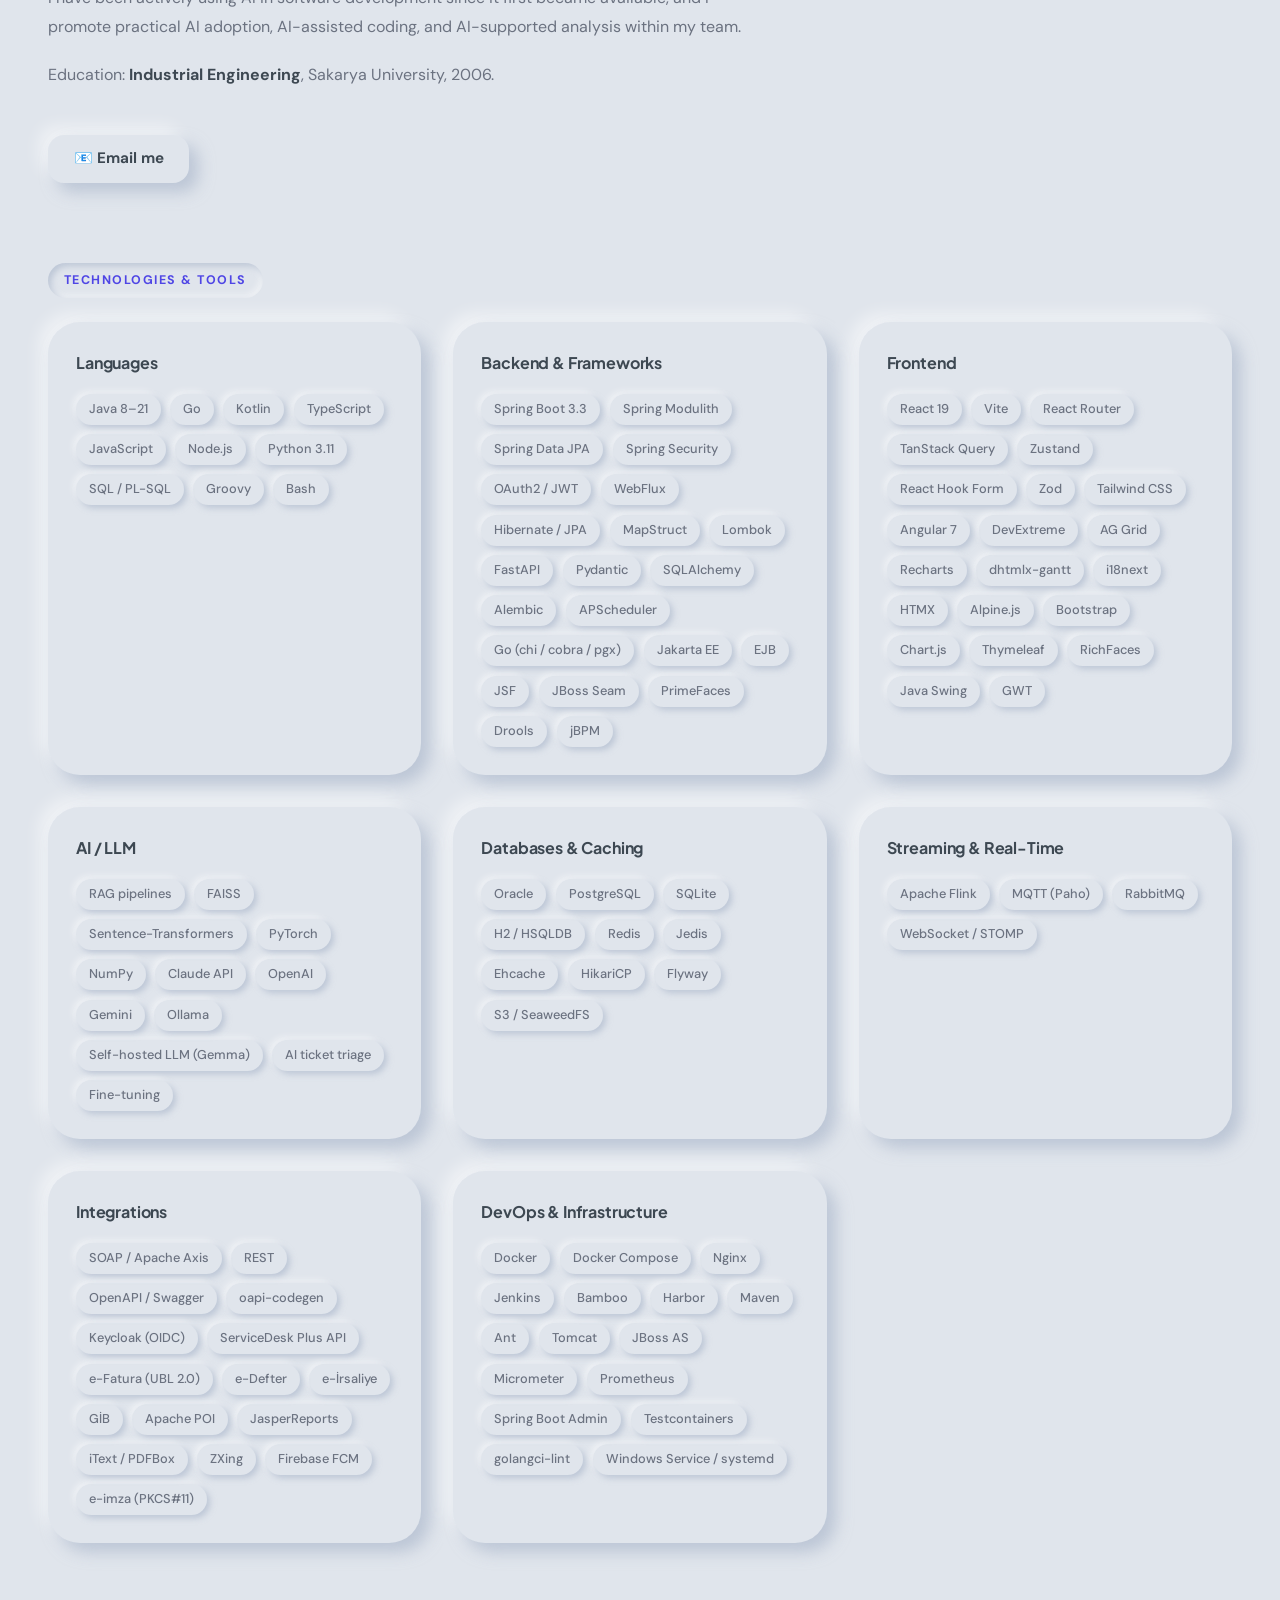
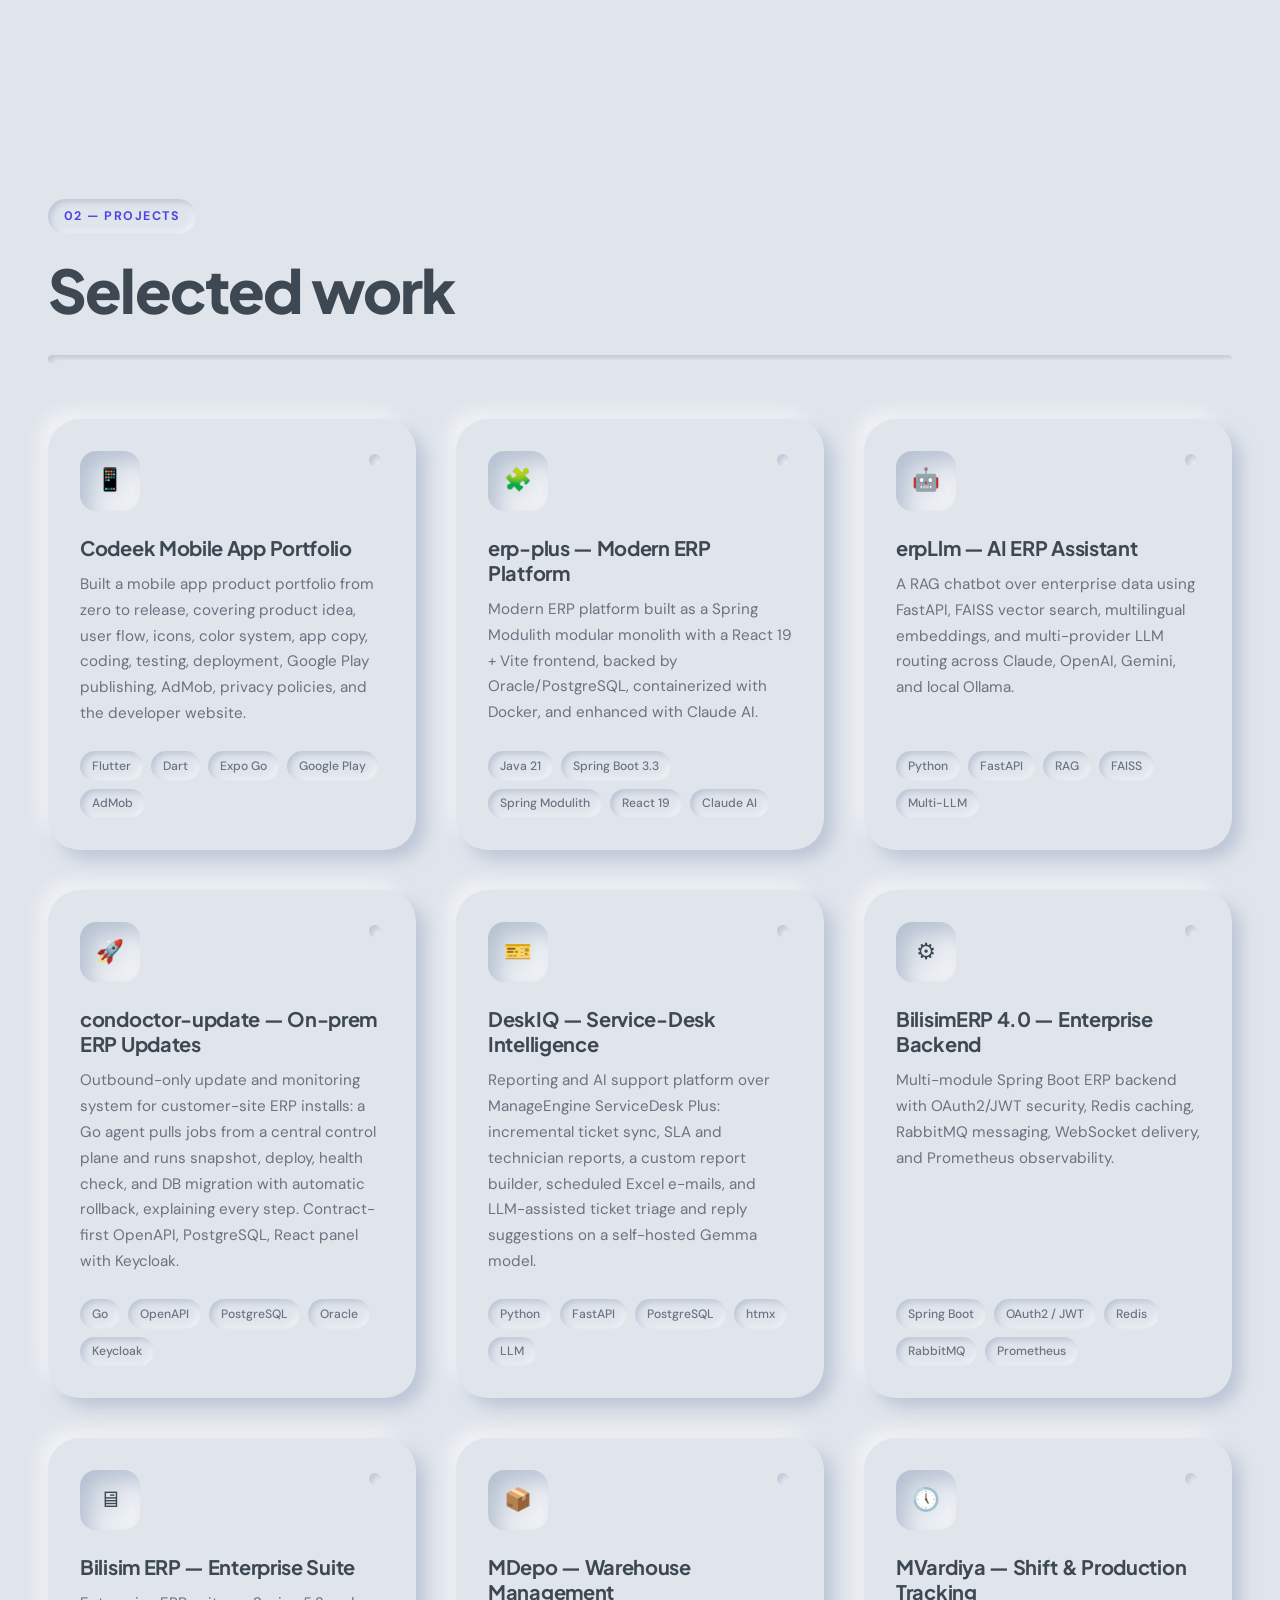
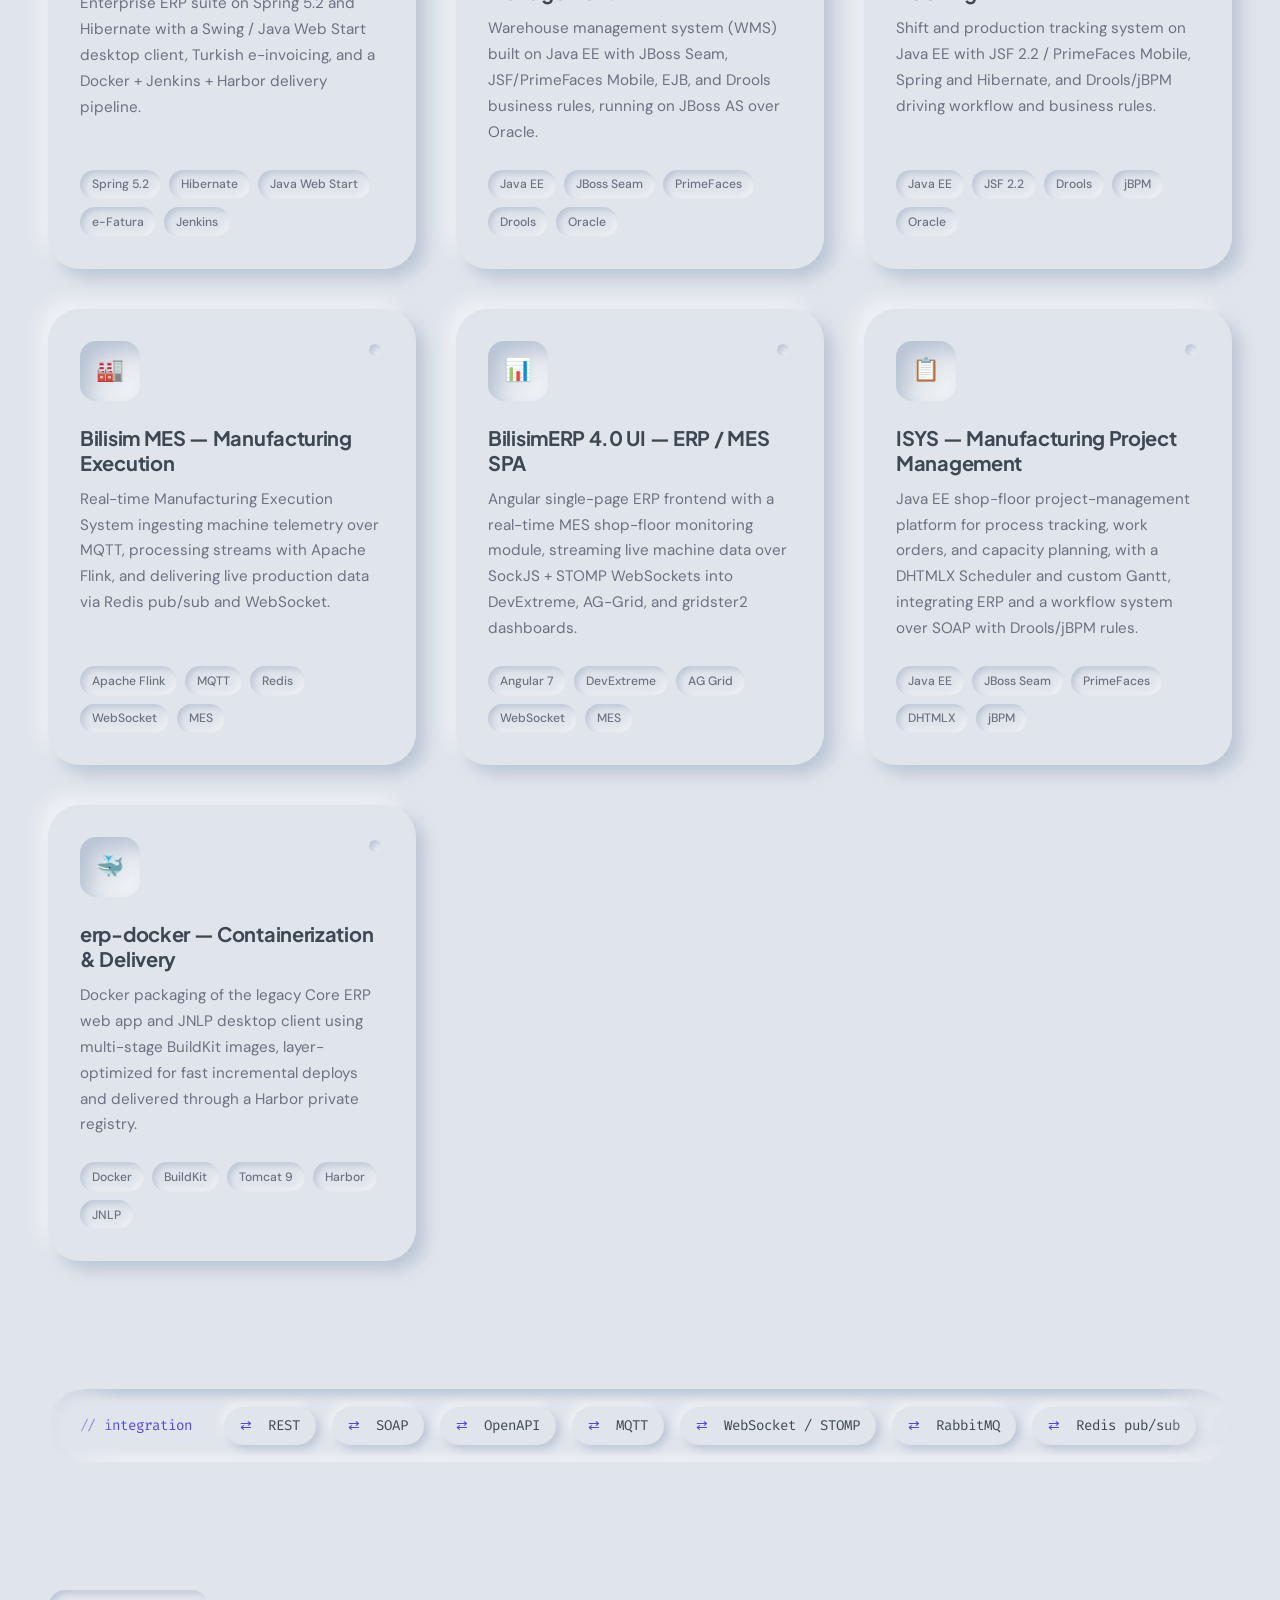
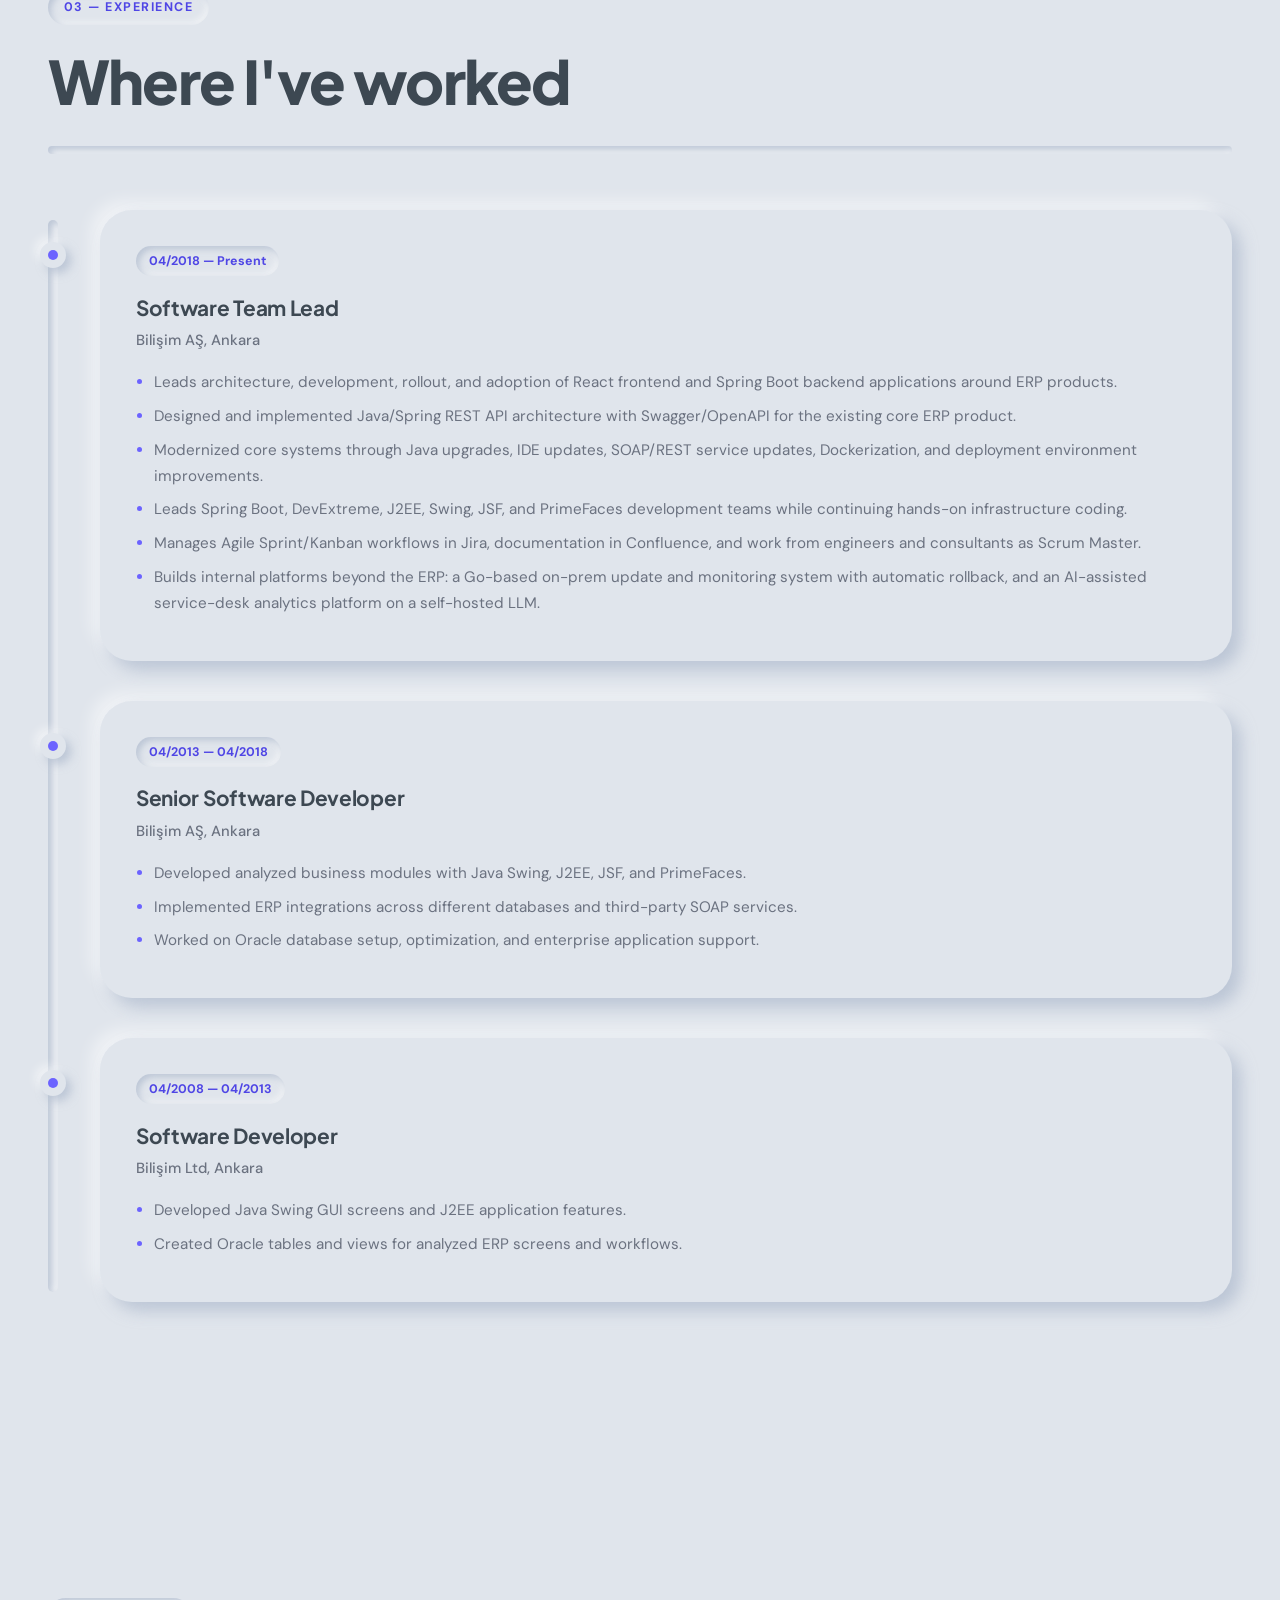
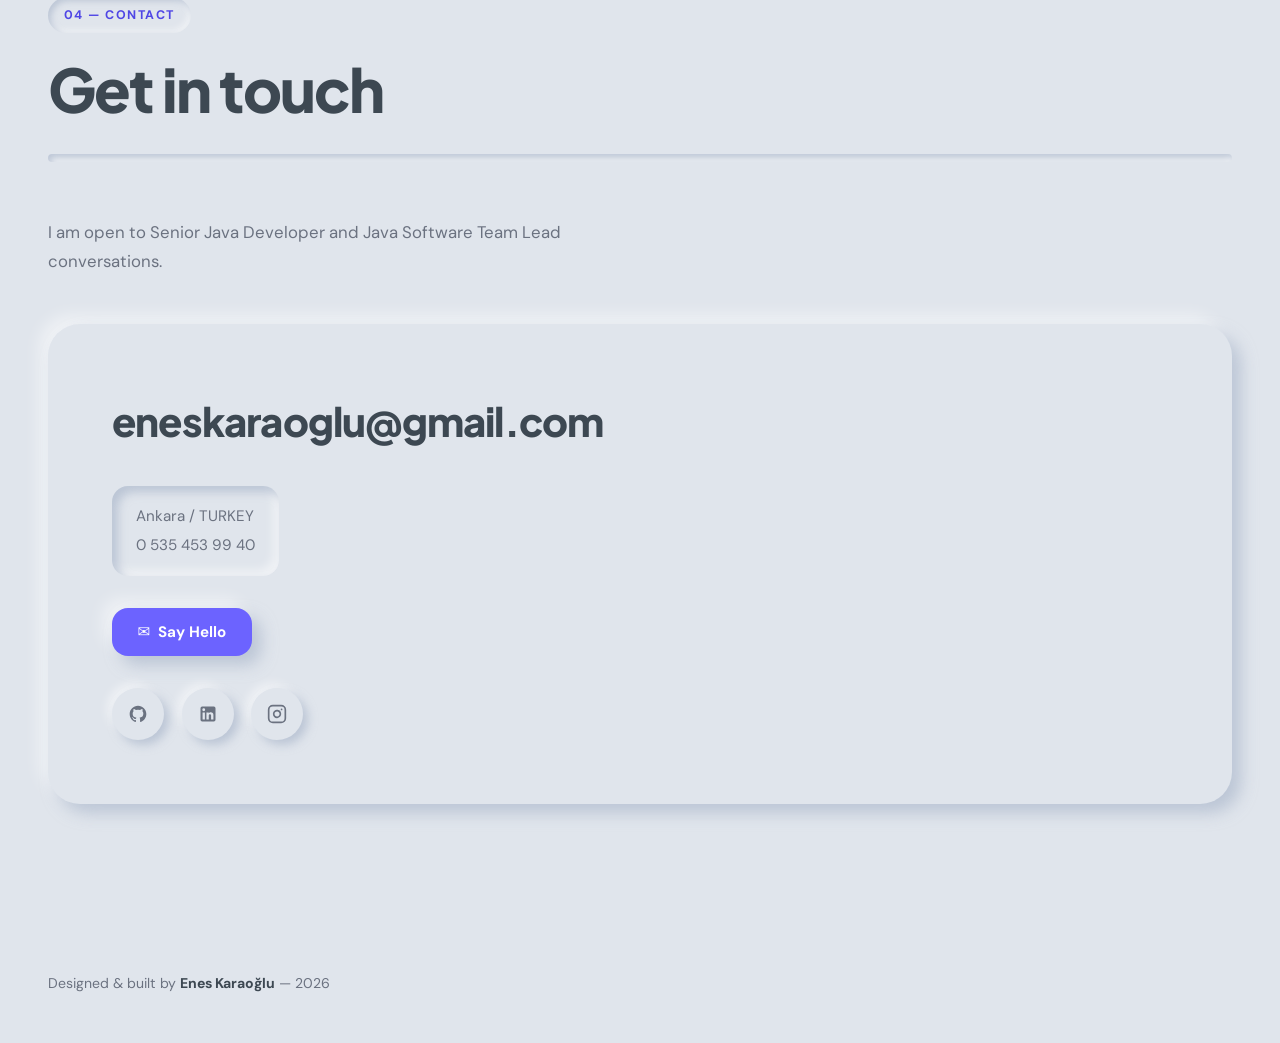
==== commit ba8fd5dc: "Restyle site with Neumorphism (Soft UI) design system Centralized clay/shadow/radius/motion tokens i" ====
--- a/index.html
+++ b/index.html
@@ -7,7 +7,7 @@
   <meta name="description" content="Personal portfolio of Enes Karaoğlu, Senior Java Developer and Software Team Lead in Ankara." />
   <link rel="preconnect" href="https://fonts.googleapis.com" />
   <link rel="preconnect" href="https://fonts.gstatic.com" crossorigin />
-  <link href="https://fonts.googleapis.com/css2?family=Inter:wght@300;400;500;600;700;800;900&family=Fira+Code:wght@400;500&display=swap" rel="stylesheet" />
+  <link href="https://fonts.googleapis.com/css2?family=Plus+Jakarta+Sans:wght@500;600;700;800&family=DM+Sans:wght@400;500;700&family=Fira+Code:wght@400;500&display=swap" rel="stylesheet" />
   <link rel="stylesheet" href="css/styles.css" />
 </head>
 <body>
@@ -35,6 +35,7 @@
 
 <!-- ── Hero ───────────────────────────────────────────────────── -->
 <section id="hero">
+  <div class="hero-copy">
   <p class="hero-tag" data-i18n="hero.tag">// senior java developer</p>
   <h1 class="hero-name" data-i18n-html="hero.name">
     Hi, I'm <span class="highlight">Enes Karaoğlu</span>
@@ -60,6 +61,14 @@
   <div class="hero-scroll">
     <span class="scroll-line"></span>
     <span data-i18n="hero.scroll">scroll to explore</span>
+  </div>
+  </div>
+  <div class="hero-visual" aria-hidden="true">
+    <span class="orb orb-1"></span>
+    <span class="orb orb-2"></span>
+    <div class="surface hero-card">
+      <div class="hero-well"></div>
+    </div>
   </div>
 </section>
 
@@ -99,12 +108,12 @@
       Education: <strong>Industrial Engineering</strong>, Sakarya University, 2006.
     </p>
     <br />
-    <a href="mailto:eneskaraoglu@gmail.com" class="btn btn-outline" style="display:inline-flex;" data-i18n-html="about.email">
+    <a href="mailto:eneskaraoglu@gmail.com" class="btn btn-outline" data-i18n-html="about.email">
       &#128231; Email me
     </a>
   </div>
 
-  <p class="section-label reveal" style="margin-top:4rem;" data-i18n="about.techLabel">Technologies &amp; Tools</p>
+  <p class="section-label section-label--spaced reveal" data-i18n="about.techLabel">Technologies &amp; Tools</p>
   <div class="skills-stack reveal">
 
     <div class="skill-group">
@@ -277,7 +286,7 @@
   <div class="section-divider reveal"></div>
   <div class="projects-grid">
 
-    <div class="glass project-card reveal">
+    <div class="surface project-card reveal">
       <div class="project-top">
         <div class="project-icon">&#128241;</div>
       </div>
@@ -296,7 +305,7 @@
       </div>
     </div>
 
-    <div class="glass project-card reveal">
+    <div class="surface project-card reveal">
       <div class="project-top">
         <div class="project-icon">&#129513;</div>
       </div>
@@ -314,7 +323,7 @@
       </div>
     </div>
 
-    <div class="glass project-card reveal">
+    <div class="surface project-card reveal">
       <div class="project-top">
         <div class="project-icon">&#129302;</div>
       </div>
@@ -332,7 +341,7 @@
       </div>
     </div>
 
-    <div class="glass project-card reveal">
+    <div class="surface project-card reveal">
       <div class="project-top">
         <div class="project-icon">&#128640;</div>
       </div>
@@ -352,7 +361,7 @@
       </div>
     </div>
 
-    <div class="glass project-card reveal">
+    <div class="surface project-card reveal">
       <div class="project-top">
         <div class="project-icon">&#127915;</div>
       </div>
@@ -371,7 +380,7 @@
       </div>
     </div>
 
-    <div class="glass project-card reveal">
+    <div class="surface project-card reveal">
       <div class="project-top">
         <div class="project-icon">&#9881;</div>
       </div>
@@ -389,7 +398,7 @@
       </div>
     </div>
 
-    <div class="glass project-card reveal">
+    <div class="surface project-card reveal">
       <div class="project-top">
         <div class="project-icon">&#128421;</div>
       </div>
@@ -407,7 +416,7 @@
       </div>
     </div>
 
-    <div class="glass project-card reveal">
+    <div class="surface project-card reveal">
       <div class="project-top">
         <div class="project-icon">&#128230;</div>
       </div>
@@ -425,7 +434,7 @@
       </div>
     </div>
 
-    <div class="glass project-card reveal">
+    <div class="surface project-card reveal">
       <div class="project-top">
         <div class="project-icon">&#128340;</div>
       </div>
@@ -443,7 +452,7 @@
       </div>
     </div>
 
-    <div class="glass project-card reveal">
+    <div class="surface project-card reveal">
       <div class="project-top">
         <div class="project-icon">&#127981;</div>
       </div>
@@ -461,7 +470,7 @@
       </div>
     </div>
 
-    <div class="glass project-card reveal">
+    <div class="surface project-card reveal">
       <div class="project-top">
         <div class="project-icon">&#128202;</div>
       </div>
@@ -480,7 +489,7 @@
       </div>
     </div>
 
-    <div class="glass project-card reveal">
+    <div class="surface project-card reveal">
       <div class="project-top">
         <div class="project-icon">&#128203;</div>
       </div>
@@ -499,7 +508,7 @@
       </div>
     </div>
 
-    <div class="glass project-card reveal">
+    <div class="surface project-card reveal">
       <div class="project-top">
         <div class="project-icon">&#128051;</div>
       </div>
@@ -538,7 +547,7 @@
   <div class="timeline">
 
     <div class="timeline-item reveal">
-      <div class="glass timeline-card">
+      <div class="surface timeline-card">
         <p class="timeline-period" data-i18n="experience.current.period">04/2018 &mdash; Present</p>
         <h3 class="timeline-role" data-i18n="experience.current.role">Software Team Lead</h3>
         <p class="timeline-company">Bilişim AŞ, Ankara</p>
@@ -554,7 +563,7 @@
     </div>
 
     <div class="timeline-item reveal">
-      <div class="glass timeline-card">
+      <div class="surface timeline-card">
         <p class="timeline-period">04/2013 &mdash; 04/2018</p>
         <h3 class="timeline-role" data-i18n="experience.senior.role">Senior Software Developer</h3>
         <p class="timeline-company">Bilişim AŞ, Ankara</p>
@@ -567,7 +576,7 @@
     </div>
 
     <div class="timeline-item reveal">
-      <div class="glass timeline-card">
+      <div class="surface timeline-card">
         <p class="timeline-period">04/2008 &mdash; 04/2013</p>
         <h3 class="timeline-role" data-i18n="experience.developer.role">Software Developer</h3>
         <p class="timeline-company">Bilişim Ltd, Ankara</p>
@@ -589,7 +598,7 @@
   <p class="contact-subtitle reveal" data-i18n="contact.subtitle">
     I am open to Senior Java Developer and Java Software Team Lead conversations.
   </p>
-  <div class="glass contact-card reveal">
+  <div class="surface contact-card reveal">
     <a href="mailto:eneskaraoglu@gmail.com" class="contact-email">
       eneskaraoglu@gmail.com
     </a>
--- a/css/styles.css
+++ b/css/styles.css
@@ -1,268 +1,326 @@
 /* ══════════════════════════════════════════════════════════════
-   Swiss / International Typographic Style
-   Off-white paper · near-black ink · one red accent
-   Big tight headlines · hairline rules · sharp grid
+   Neumorphism / Soft UI
+   One cool-clay surface · dual light/dark shadows · no borders
+   Elements are molded from the page: raised, pressed or carved
    ══════════════════════════════════════════════════════════════ */
 
-/* ── Reset & base ───────────────────────────────────────────── */
+/* ── Reset & tokens ─────────────────────────────────────────── */
 *, *::before, *::after { box-sizing: border-box; margin: 0; padding: 0; }
 
 :root {
-  --paper:    #f2efe6;   /* off-white background */
-  --paper-2:  #ebe7db;   /* subtle alt panel */
-  --card:     #faf8f1;   /* card surface */
-  --ink:      #16130f;   /* near-black text */
-  --ink-soft: #57534b;   /* secondary text */
-  --accent:   #e5341b;   /* Swiss red accent */
-  --accent-rgb: 229, 52, 27;
-  --line:     rgba(22, 19, 15, 0.16);   /* hairline rule */
-  --line-strong: rgba(22, 19, 15, 0.85);
-
-  /* legacy aliases kept so existing rules/JS stay valid */
-  --text-primary: var(--ink);
-  --text-secondary: var(--ink-soft);
-  --accent-1: var(--accent);
-  --accent-1-rgb: var(--accent-rgb);
-
-  --radius: 0px;
-  --nav-h: 72px;
-  --maxw: 1240px;
-}
-
-html { scroll-behavior: smooth; }
+  /* color — all interest comes from shadow, not hue */
+  --bg:           #E0E5EC;   /* the clay every element is molded from */
+  --fg:           #3D4852;   /* primary text · 7.5:1 */
+  --muted:        #6B7280;   /* secondary text · 4.6:1 */
+  --accent:       #6C63FF;   /* CTAs, fills, large accent text */
+  --accent-light: #8B84FF;
+  --accent-text:  #4F46E5;   /* small accent text — #6C63FF fails AA below 18px */
+  --accent-2:     #38B2AC;   /* teal — positive / success */
+  --placeholder:  #A0AEC0;
+
+  /* shadow physics — top-left light, bottom-right dark */
+  --sh-dark:  rgb(163 177 198 / .6);
+  --sh-light: rgb(255 255 255 / .5);
+  --raised:       9px 9px 16px var(--sh-dark), -9px -9px 16px var(--sh-light);
+  --raised-hover: 12px 12px 20px rgb(163 177 198 / .7), -12px -12px 20px rgb(255 255 255 / .6);
+  --raised-sm:    5px 5px 10px var(--sh-dark), -5px -5px 10px var(--sh-light);
+  --inset:        inset 6px 6px 10px var(--sh-dark), inset -6px -6px 10px var(--sh-light);
+  --inset-deep:   inset 10px 10px 20px rgb(163 177 198 / .7), inset -10px -10px 20px rgb(255 255 255 / .6);
+  --inset-sm:     inset 3px 3px 6px var(--sh-dark), inset -3px -3px 6px var(--sh-light);
+  --press-accent: inset 4px 4px 8px rgb(60 50 180 / .45), inset -4px -4px 8px rgb(160 150 255 / .45);
+
+  /* shape */
+  --radius-lg: 32px;   /* containers & cards */
+  --radius:    16px;   /* buttons, wells */
+  --radius-sm: 12px;   /* inner elements */
+
+  /* motion */
+  --ease: cubic-bezier(.22, .61, .36, 1);
+  --t:    300ms;
+  --t-slow: 500ms;
+
+  /* layout */
+  --nav-h:   64px;
+  --nav-top: 16px;
+  --maxw:    1280px;
+
+  --font-display: 'Plus Jakarta Sans', system-ui, sans-serif;
+  --font-body:    'DM Sans', system-ui, sans-serif;
+  --font-mono:    'Fira Code', ui-monospace, monospace;
+}
+
+html {
+  scroll-behavior: smooth;
+  scroll-padding-top: calc(var(--nav-h) + var(--nav-top) * 2);
+}
 
 body {
-  font-family: 'Inter', system-ui, sans-serif;
-  background: var(--paper);
-  color: var(--ink);
-  line-height: 1.6;
+  font-family: var(--font-body);
+  background: var(--bg);
+  color: var(--fg);
+  line-height: 1.65;
   overflow-x: hidden;
   -webkit-font-smoothing: antialiased;
   text-rendering: optimizeLegibility;
 }
 
-/* faint baseline grid — barely-there Swiss structure */
-body::before {
-  content: '';
-  position: fixed;
-  inset: 0;
-  pointer-events: none;
-  background:
-    linear-gradient(90deg, var(--line) 1px, transparent 1px);
-  background-size: 25vw 100%;
-  opacity: .35;
-  z-index: -1;
-}
-
-::selection { background: var(--accent); color: var(--paper); }
-
-/* the old glass utility is now a flat bordered card */
-.glass {
-  background: var(--card);
-  border: 1px solid var(--line);
-  border-radius: var(--radius);
-  backdrop-filter: none;
-  -webkit-backdrop-filter: none;
-}
-
-/* ── Navigation ─────────────────────────────────────────────── */
+::selection { background: var(--accent); color: #fff; }
+
+:focus-visible {
+  outline: 2px solid var(--accent);
+  outline-offset: 3px;
+}
+
+/* raised clay surface — the base card utility */
+.surface {
+  background: var(--bg);
+  border-radius: var(--radius-lg);
+  box-shadow: var(--raised);
+}
+
+/* ── Navigation — floating raised capsule ───────────────────── */
 nav {
   position: fixed;
-  top: 0; left: 0; right: 0;
+  top: var(--nav-top);
+  left: var(--nav-top);
+  right: var(--nav-top);
+  max-width: var(--maxw);
+  margin: 0 auto;
   height: var(--nav-h);
   z-index: 100;
   display: flex;
   align-items: center;
   justify-content: space-between;
-  padding: 0 clamp(1.5rem, 5vw, 3.5rem);
-  background: rgba(242, 239, 230, 0.9);
-  backdrop-filter: blur(6px);
-  -webkit-backdrop-filter: blur(6px);
-  border-bottom: 1px solid var(--line-strong);
+  padding: 0 .75rem 0 1.5rem;
+  background: rgb(224 229 236 / .82);
+  backdrop-filter: blur(12px);
+  -webkit-backdrop-filter: blur(12px);
+  border-radius: var(--radius-lg);
+  box-shadow: var(--raised);
 }
 
 .nav-logo {
-  font-family: 'Fira Code', monospace;
-  font-size: 1rem;
-  color: var(--ink);
+  font-family: var(--font-mono);
+  font-size: .95rem;
+  font-weight: 500;
+  color: var(--fg);
   text-decoration: none;
+  border-radius: var(--radius-sm);
+}
+
+.nav-logo span { color: var(--accent-text); }
+
+.nav-path {
+  font-style: normal;
+  color: var(--muted);
+}
+
+.nav-links {
+  display: flex;
+  gap: .35rem;
+  list-style: none;
+}
+
+.nav-links a {
+  display: inline-flex;
+  align-items: center;
+  min-height: 44px;
+  padding: 0 1.1rem;
+  border-radius: var(--radius);
+  text-decoration: none;
+  color: var(--muted);
+  font-size: .9rem;
   font-weight: 500;
-  letter-spacing: .02em;
-}
-
-.nav-logo span { color: var(--accent); }
-
-.nav-links {
-  display: flex;
-  gap: 2.25rem;
-  list-style: none;
-}
-
-.nav-links a {
-  position: relative;
-  text-decoration: none;
-  color: var(--ink);
-  font-size: .8rem;
-  font-weight: 600;
-  letter-spacing: .06em;
-  text-transform: uppercase;
-  padding-bottom: 2px;
-  transition: color .2s;
-}
-
-.nav-links a::after {
-  content: '';
-  position: absolute;
-  left: 0; bottom: 0;
-  width: 0; height: 2px;
-  background: var(--accent);
-  transition: width .25s ease;
-}
-
-.nav-links a:hover { color: var(--accent); }
-.nav-links a:hover::after { width: 100%; }
+  transition: color var(--t) var(--ease), box-shadow var(--t) var(--ease);
+}
+
+.nav-links a:hover { color: var(--fg); }
+
+.nav-links a.active {
+  color: var(--accent-text);
+  box-shadow: var(--inset-sm);
+}
 
 .nav-actions {
   display: flex;
   align-items: center;
-  gap: 1rem;
-}
-
+  gap: .75rem;
+}
+
+/* segmented control: pressed track, raised active key */
 .language-switch {
   display: inline-flex;
-  border: 1px solid var(--line-strong);
-  border-radius: 0;
-  overflow: hidden;
+  gap: 4px;
+  padding: 4px;
+  border-radius: var(--radius);
+  box-shadow: var(--inset-sm);
 }
 
 .lang-btn {
+  min-width: 44px;
+  min-height: 36px;
   border: none;
-  background: transparent;
-  color: var(--ink);
+  border-radius: var(--radius-sm);
+  background: var(--bg);
+  color: var(--muted);
   cursor: pointer;
-  font-family: 'Fira Code', monospace;
-  font-size: .72rem;
-  font-weight: 600;
-  padding: .4rem .6rem;
-  transition: background .2s, color .2s;
-}
-
-.lang-btn + .lang-btn { border-left: 1px solid var(--line-strong); }
-
-.lang-btn:hover,
+  font-family: var(--font-body);
+  font-size: .78rem;
+  font-weight: 700;
+  letter-spacing: .04em;
+  transition: color var(--t) var(--ease), box-shadow var(--t) var(--ease);
+}
+
+.lang-btn:hover { color: var(--fg); }
+
 .lang-btn.active {
-  background: var(--accent);
-  color: var(--paper);
+  color: var(--accent-text);
+  box-shadow: 3px 3px 6px var(--sh-dark), -3px -3px 6px var(--sh-light);
 }
 
 .nav-toggle {
   display: none;
   flex-direction: column;
+  align-items: center;
+  justify-content: center;
   gap: 5px;
+  width: 48px;
+  height: 48px;
   cursor: pointer;
-  background: none;
   border: none;
-  padding: 4px;
+  border-radius: var(--radius);
+  background: var(--bg);
+  box-shadow: var(--raised-sm);
+  transition: box-shadow var(--t) var(--ease);
 }
 
 .nav-toggle span {
   display: block;
-  width: 26px;
+  width: 20px;
   height: 2px;
-  background: var(--ink);
-  transition: all .3s;
+  border-radius: 2px;
+  background: var(--fg);
+  transition: transform var(--t) var(--ease), opacity var(--t) var(--ease);
+}
+
+.nav-toggle.open { box-shadow: var(--inset-sm); }
+.nav-toggle.open span:nth-child(1) { transform: translateY(7px) rotate(45deg); }
+.nav-toggle.open span:nth-child(2) { opacity: 0; }
+.nav-toggle.open span:nth-child(3) { transform: translateY(-7px) rotate(-45deg); }
+
+/* scroll progress — a violet filament in a carved groove */
+.nav-progress {
+  position: absolute;
+  left: 2rem; right: 2rem; bottom: 6px;
+  height: 3px;
+  border-radius: 3px;
+  background: linear-gradient(90deg, var(--accent), var(--accent-light));
+  transform: scaleX(0);
+  transform-origin: left;
 }
 
 /* ── Section base ───────────────────────────────────────────── */
 section {
-  padding: clamp(4.5rem, 9vw, 8rem) clamp(1.5rem, 8vw, 6rem);
+  padding: clamp(5rem, 10vw, 8rem) clamp(1.25rem, 5vw, 3rem);
   max-width: var(--maxw);
   margin: 0 auto;
-  border-top: 1px solid var(--line-strong);
-}
-
-#hero { border-top: none; }
+}
 
 .section-label {
-  font-family: 'Fira Code', monospace;
-  font-size: .8rem;
-  color: var(--accent);
-  letter-spacing: .18em;
+  display: inline-flex;
+  align-items: center;
+  gap: .5rem;
+  padding: .45rem 1rem;
+  border-radius: 9999px;
+  box-shadow: var(--inset-sm);
+  font-size: .78rem;
+  font-weight: 700;
+  letter-spacing: .12em;
   text-transform: uppercase;
-  margin-bottom: 1rem;
-}
+  color: var(--accent-text);
+  margin-bottom: 1.5rem;
+}
+
+.section-label--spaced { margin-top: 5rem; }
 
 .section-title {
-  font-size: clamp(2.4rem, 6vw, 4.25rem);
+  font-family: var(--font-display);
+  font-size: clamp(2.25rem, 5vw, 3.75rem);
   font-weight: 800;
-  line-height: 1.02;
+  line-height: 1.08;
   letter-spacing: -.03em;
-  color: var(--ink);
+  color: var(--fg);
   margin-bottom: 2rem;
-  max-width: 16ch;
-}
-
-/* the old divider becomes a full-width hairline under the title */
+  max-width: 18ch;
+}
+
+/* a carved groove under the title */
 .section-divider {
   width: 100%;
-  height: 1px;
-  background: var(--line-strong);
-  margin-bottom: 3rem;
+  height: 8px;
+  border-radius: 9999px;
+  box-shadow: var(--inset-sm);
+  margin-bottom: 3.5rem;
 }
 
 /* ── Hero ───────────────────────────────────────────────────── */
 #hero {
   min-height: 100vh;
-  display: flex;
-  flex-direction: column;
-  justify-content: center;
-  padding-top: calc(var(--nav-h) + 3rem);
+  display: grid;
+  grid-template-columns: 1.1fr .9fr;
+  align-items: center;
+  gap: clamp(2rem, 5vw, 4.5rem);
+  padding-top: calc(var(--nav-h) + var(--nav-top) + 4rem);
 }
 
 .hero-tag {
-  font-family: 'Fira Code', monospace;
-  font-size: .9rem;
-  color: var(--accent);
-  letter-spacing: .1em;
-  text-transform: uppercase;
+  display: inline-flex;
+  padding: .45rem 1rem;
+  border-radius: 9999px;
+  box-shadow: var(--inset-sm);
+  font-family: var(--font-mono);
+  font-size: .82rem;
+  color: var(--accent-text);
+  margin-bottom: 1.75rem;
+  opacity: 0;
+  animation: fadeUp .6s var(--ease) forwards .2s;
+}
+
+.hero-name {
+  font-family: var(--font-display);
+  font-size: clamp(3rem, 6.5vw, 4.5rem);
+  font-weight: 800;
+  line-height: 1.02;
+  letter-spacing: -.035em;
   margin-bottom: 1.5rem;
   opacity: 0;
-  animation: fadeUp .6s ease forwards .2s;
-}
-
-.hero-name {
-  font-size: clamp(3rem, 10vw, 7.5rem);
-  font-weight: 900;
-  line-height: .95;
-  letter-spacing: -.045em;
+  animation: fadeUp .6s var(--ease) forwards .4s;
+}
+
+.hero-name .highlight {
+  background: linear-gradient(135deg, var(--accent), var(--accent-light));
+  -webkit-background-clip: text;
+          background-clip: text;
+  color: transparent;
+}
+
+.hero-title {
+  font-family: var(--font-display);
+  font-size: clamp(1.25rem, 2.6vw, 1.75rem);
+  font-weight: 600;
+  letter-spacing: -.01em;
   margin-bottom: 1.5rem;
   opacity: 0;
-  animation: fadeUp .6s ease forwards .4s;
-}
-
-.hero-name .highlight {
-  color: var(--accent);
-}
-
-.hero-title {
-  font-size: clamp(1.2rem, 3vw, 2rem);
-  color: var(--ink);
-  font-weight: 500;
-  letter-spacing: -.01em;
-  margin-bottom: 2rem;
-  opacity: 0;
-  animation: fadeUp .6s ease forwards .6s;
-}
-
-.hero-title .typed-text {
-  color: var(--accent);
-  font-weight: 700;
-}
+  animation: fadeUp .6s var(--ease) forwards .6s;
+}
+
+.hero-title .typed-text { color: var(--accent); font-weight: 700; }
 
 .cursor {
   display: inline-block;
   width: 3px;
   height: 1em;
+  border-radius: 2px;
   background: var(--accent);
   margin-left: 3px;
   vertical-align: text-bottom;
@@ -273,173 +331,220 @@
 
 .hero-bio {
   max-width: 52ch;
-  color: var(--ink-soft);
-  font-size: 1.1rem;
-  line-height: 1.7;
-  margin-bottom: 3rem;
+  color: var(--muted);
+  font-size: 1.08rem;
+  line-height: 1.75;
+  margin-bottom: 2.5rem;
   opacity: 0;
-  animation: fadeUp .6s ease forwards .8s;
+  animation: fadeUp .6s var(--ease) forwards .8s;
 }
 
 .hero-cta {
   display: flex;
   flex-wrap: wrap;
-  gap: 1rem;
+  gap: 1.1rem;
   opacity: 0;
-  animation: fadeUp .6s ease forwards 1s;
-}
-
-.btn {
-  display: inline-flex;
-  align-items: center;
-  gap: .5rem;
-  padding: .85rem 1.75rem;
-  border-radius: 0;
-  font-size: .85rem;
-  font-weight: 600;
-  letter-spacing: .04em;
-  text-transform: uppercase;
-  text-decoration: none;
-  cursor: pointer;
-  border: 1px solid var(--line-strong);
-  background: transparent;
-  color: var(--ink);
-  transition: background .2s, color .2s, transform .2s;
-}
-
-.btn-primary {
-  background: var(--accent);
-  border-color: var(--accent);
-  color: var(--paper);
-  box-shadow: none;
-}
-
-.btn-primary:hover {
-  background: var(--ink);
-  border-color: var(--ink);
-  color: var(--paper);
-  transform: none;
-}
-
-.btn-outline {
-  background: transparent;
-  color: var(--ink);
-}
-
-.btn-outline:hover {
-  background: var(--ink);
-  border-color: var(--ink);
-  color: var(--paper);
-  transform: none;
+  animation: fadeUp .6s var(--ease) forwards 1s;
 }
 
 .hero-scroll {
-  margin-top: 4.5rem;
+  margin-top: 3.5rem;
   display: flex;
   align-items: center;
   gap: .85rem;
-  color: var(--ink-soft);
-  font-family: 'Fira Code', monospace;
-  font-size: .78rem;
+  color: var(--muted);
+  font-size: .8rem;
+  font-weight: 500;
   letter-spacing: .1em;
   text-transform: uppercase;
   opacity: 0;
-  animation: fadeUp .6s ease forwards 1.2s;
+  animation: fadeUp .6s var(--ease) forwards 1.2s;
 }
 
 .scroll-line {
-  width: 48px;
-  height: 1px;
-  background: var(--line-strong);
-}
+  width: 56px;
+  height: 6px;
+  border-radius: 9999px;
+  box-shadow: var(--inset-sm);
+}
+
+/* nested depth: raised card → deep well → raised nodes (canvas) */
+.hero-visual {
+  position: relative;
+  opacity: 0;
+  animation: fadeUp .8s var(--ease) forwards .9s;
+}
+
+.hero-card { padding: 1.25rem; }
+
+.hero-well {
+  position: relative;
+  aspect-ratio: 1 / 1.05;
+  border-radius: 24px;
+  box-shadow: var(--inset-deep);
+  overflow: hidden;
+}
+
+.hero-network {
+  position: absolute;
+  inset: 0;
+  width: 100%;
+  height: 100%;
+}
+
+/* floating concentric decorations */
+.orb {
+  position: absolute;
+  z-index: 2;
+  border-radius: 50%;
+  background: var(--bg);
+  box-shadow: var(--raised);
+  animation: float 3s ease-in-out infinite;
+}
+
+.orb::after {
+  content: '';
+  position: absolute;
+  inset: 22%;
+  border-radius: 50%;
+  box-shadow: var(--inset);
+}
+
+.orb-1 { width: 84px; height: 84px; top: -28px; left: -28px; }
+.orb-2 { width: 56px; height: 56px; bottom: -18px; right: 12%; animation-delay: -1.5s; }
+.orb-2::after { background: linear-gradient(135deg, var(--accent), var(--accent-light)); box-shadow: var(--press-accent); }
+
+@keyframes float {
+  0%, 100% { transform: translateY(0); }
+  50%      { transform: translateY(-10px); }
+}
+
+/* ── Buttons ────────────────────────────────────────────────── */
+.btn {
+  display: inline-flex;
+  align-items: center;
+  justify-content: center;
+  gap: .5rem;
+  min-height: 48px;
+  padding: 0 1.6rem;
+  border: none;
+  border-radius: var(--radius);
+  background: var(--bg);
+  color: var(--fg);
+  font-family: var(--font-body);
+  font-size: .95rem;
+  font-weight: 700;
+  text-decoration: none;
+  cursor: pointer;
+  box-shadow: var(--raised);
+  transition: transform var(--t) var(--ease), box-shadow var(--t) var(--ease), color var(--t) var(--ease);
+}
+
+.btn:hover  { transform: translateY(-1px); box-shadow: var(--raised-hover); }
+.btn:active { transform: translateY(.5px); box-shadow: var(--inset-sm); }
+
+.btn-primary {
+  background: var(--accent);
+  color: #fff;
+}
+
+.btn-primary:hover  { background: var(--accent); }
+.btn-primary:active { box-shadow: var(--press-accent); }
+
+.btn-outline:hover { color: var(--accent-text); }
 
 /* ── About ──────────────────────────────────────────────────── */
 .about-text {
-  max-width: 62ch;
-  margin-bottom: 4rem;
+  max-width: 64ch;
 }
 
 .about-text p {
-  color: var(--ink-soft);
-  line-height: 1.8;
+  color: var(--muted);
+  line-height: 1.85;
   margin-bottom: 1.15rem;
-  max-width: 56ch;
-}
-
-.about-text p strong { color: var(--ink); font-weight: 700; }
-
-/* categorized tech-stack grid */
+}
+
+.about-text p strong { color: var(--fg); font-weight: 700; }
+
+/* categorized tech stack — each group is a raised tile */
 .skills-stack {
   display: grid;
   grid-template-columns: repeat(auto-fill, minmax(300px, 1fr));
-  border-top: 1px solid var(--line-strong);
-  border-left: 1px solid var(--line);
+  gap: 2rem;
 }
 
 .skill-group {
-  padding: 1.35rem 1.5rem 1.5rem;
-  border-right: 1px solid var(--line);
-  border-bottom: 1px solid var(--line);
-}
+  padding: 1.75rem;
+  border-radius: var(--radius-lg);
+  background: var(--bg);
+  box-shadow: var(--raised);
+  transition: transform var(--t) var(--ease), box-shadow var(--t) var(--ease);
+}
+
+.skill-group:hover { transform: translateY(-2px); box-shadow: var(--raised-hover); }
 
 .skill-group-label {
-  font-family: 'Fira Code', monospace;
-  font-size: .72rem;
-  letter-spacing: .14em;
-  text-transform: uppercase;
-  color: var(--accent);
-  margin-bottom: 1rem;
+  font-family: var(--font-display);
+  font-size: 1rem;
+  font-weight: 700;
+  letter-spacing: -.01em;
+  color: var(--fg);
+  margin-bottom: 1.1rem;
 }
 
 .skill-tags {
   display: flex;
   flex-wrap: wrap;
-  gap: .4rem;
+  gap: .6rem;
 }
 
 .skill-tag {
-  font-family: 'Fira Code', monospace;
-  font-size: .74rem;
+  font-size: .8rem;
+  font-weight: 500;
   line-height: 1.4;
-  color: var(--ink);
-  border: 1px solid var(--line);
-  border-radius: 0;
-  padding: .22rem .55rem;
-  transition: background .2s, color .2s;
+  color: var(--muted);
+  padding: .4rem .8rem;
+  border-radius: 9999px;
+  box-shadow: 3px 3px 6px var(--sh-dark), -3px -3px 6px var(--sh-light);
+  transition: color var(--t) var(--ease), box-shadow var(--t) var(--ease);
 }
 
 .skill-tag:hover {
-  background: var(--ink);
-  color: var(--paper);
+  color: var(--accent-text);
+  box-shadow: var(--inset-sm);
 }
 
 /* ── Projects ───────────────────────────────────────────────── */
 #projects .projects-grid {
   display: grid;
   grid-template-columns: repeat(auto-fill, minmax(320px, 1fr));
-  gap: 0;
-  border-top: 1px solid var(--line);
-  border-left: 1px solid var(--line);
+  gap: 2.5rem;
 }
 
 .project-card {
+  position: relative;
+  display: flex;
+  flex-direction: column;
   padding: 2rem;
-  border: none;
-  border-right: 1px solid var(--line);
-  border-bottom: 1px solid var(--line);
-  border-radius: 0;
-  background: transparent;
-  transition: background .25s;
-  position: relative;
-  overflow: hidden;
-}
-
-.project-card::before { display: none; }
-
-.project-card:hover {
-  transform: none;
-  box-shadow: none;
-  background: var(--card);
+  transition: transform var(--t) var(--ease), box-shadow var(--t) var(--ease);
+}
+
+.project-card:hover { transform: translateY(-2px); box-shadow: var(--raised-hover); }
+
+/* status LED: dim when idle, lit violet on hover */
+.project-card::after {
+  content: '';
+  position: absolute;
+  top: 2.2rem; right: 2.2rem;
+  width: 12px; height: 12px;
+  border-radius: 50%;
+  box-shadow: var(--inset-sm);
+  transition: background var(--t) var(--ease), box-shadow var(--t) var(--ease);
+}
+
+.project-card:hover::after {
+  background: var(--accent);
+  box-shadow: 0 0 10px 2px rgb(108 99 255 / .55);
 }
 
 .project-top {
@@ -449,161 +554,169 @@
   margin-bottom: 1.5rem;
 }
 
+/* icon well drilled into the card */
 .project-icon {
-  width: 42px;
-  height: 42px;
-  border-radius: 0;
-  background: transparent;
-  border: 1px solid var(--line-strong);
+  width: 60px;
+  height: 60px;
+  border-radius: var(--radius);
+  box-shadow: var(--inset-deep);
   display: flex;
   align-items: center;
   justify-content: center;
-  font-size: 1.15rem;
-}
-
-.project-links { display: flex; gap: .5rem; }
-
-.project-link {
-  display: flex;
-  align-items: center;
-  justify-content: center;
-  width: 36px;
-  height: 36px;
-  border-radius: 0;
-  background: transparent;
-  border: 1px solid var(--line);
-  color: var(--ink-soft);
-  text-decoration: none;
-  font-size: 1rem;
-  transition: all .2s;
-}
-
-.project-link:hover { color: var(--paper); background: var(--accent); border-color: var(--accent); }
+  font-size: 1.4rem;
+  transition: transform var(--t-slow) var(--ease);
+}
+
+.project-card:hover .project-icon { transform: scale(1.05); }
 
 .project-name {
-  font-size: 1.3rem;
+  font-family: var(--font-display);
+  font-size: 1.25rem;
   font-weight: 700;
-  letter-spacing: -.01em;
-  line-height: 1.2;
+  letter-spacing: -.015em;
+  line-height: 1.25;
   margin-bottom: .75rem;
 }
 
 .project-desc {
-  color: var(--ink-soft);
-  font-size: .92rem;
-  line-height: 1.65;
+  color: var(--muted);
+  font-size: .95rem;
+  line-height: 1.7;
   margin-bottom: 1.5rem;
+  flex: 1;
 }
 
 .project-tags {
   display: flex;
   flex-wrap: wrap;
-  gap: .4rem;
+  gap: .5rem;
 }
 
 .tag {
-  padding: .25rem .6rem;
-  border-radius: 0;
-  font-size: .72rem;
+  padding: .3rem .75rem;
+  border-radius: 9999px;
+  font-size: .76rem;
   font-weight: 500;
-  font-family: 'Fira Code', monospace;
-  background: transparent;
-  color: var(--ink-soft);
-  border: 1px solid var(--line);
-}
-
-/* ── Experience / Timeline ──────────────────────────────────── */
+  color: var(--muted);
+  box-shadow: var(--inset-sm);
+  transition: color var(--t) var(--ease);
+}
+
+.project-card:hover .tag { color: var(--fg); }
+
+/* ── Experience — timeline carved as a groove ───────────────── */
 #experience .timeline {
   position: relative;
-  padding-left: 2.25rem;
-}
-
-.timeline::before {
+  padding-left: 3.25rem;
+}
+
+.timeline::before,
+.timeline::after {
   content: '';
   position: absolute;
   left: 0;
-  top: 6px;
-  bottom: 6px;
-  width: 1px;
-  background: var(--line-strong);
+  top: 10px;
+  bottom: 10px;
+  border-radius: 9999px;
+}
+
+.timeline::before { width: 10px; box-shadow: var(--inset-sm); }
+
+/* violet fill drawn by scroll */
+.timeline::after {
+  left: 3px;
+  width: 4px;
+  background: linear-gradient(180deg, var(--accent), var(--accent-light));
+  transform: scaleY(var(--progress, 1));
+  transform-origin: top;
 }
 
 .timeline-item {
   position: relative;
-  margin-bottom: 2rem;
-}
-
+  margin-bottom: 2.5rem;
+}
+
+/* commit node: raised button with a pressed core */
 .timeline-item::before {
   content: '';
   position: absolute;
-  left: -2.25rem;
-  top: 1.5rem;
+  left: calc(-3.25rem + 5px);
+  top: 2rem;
   transform: translateX(-50%);
-  width: 9px;
-  height: 9px;
-  border-radius: 0;
+  width: 26px;
+  height: 26px;
+  border-radius: 50%;
+  background: var(--bg);
+  box-shadow: var(--raised-sm);
+  z-index: 1;
+}
+
+.timeline-item::after {
+  content: '';
+  position: absolute;
+  left: calc(-3.25rem + 5px);
+  top: calc(2rem + 8px);
+  transform: translateX(-50%) scale(.4);
+  width: 10px;
+  height: 10px;
+  border-radius: 50%;
   background: var(--accent);
-  box-shadow: none;
-}
+  z-index: 2;
+  transition: transform var(--t-slow) var(--ease) .2s;
+}
+
+.timeline-item.visible::after { transform: translateX(-50%) scale(1); }
 
 .timeline-card {
-  padding: 1.75rem 2rem;
-  border: 1px solid var(--line);
-  border-radius: 0;
-  background: var(--card);
-  transition: transform .2s;
-}
-
-.timeline-card:hover { transform: translateX(4px); }
+  padding: clamp(1.5rem, 3vw, 2.25rem);
+  transition: transform var(--t) var(--ease), box-shadow var(--t) var(--ease);
+}
+
+.timeline-card:hover { transform: translateY(-2px); box-shadow: var(--raised-hover); }
 
 .timeline-period {
-  font-family: 'Fira Code', monospace;
+  display: inline-flex;
+  padding: .3rem .8rem;
+  border-radius: 9999px;
+  box-shadow: var(--inset-sm);
   font-size: .78rem;
-  color: var(--accent);
-  letter-spacing: .04em;
-  margin-bottom: .5rem;
+  font-weight: 700;
+  color: var(--accent-text);
+  margin-bottom: .9rem;
 }
 
 .timeline-role {
-  font-size: 1.25rem;
+  font-family: var(--font-display);
+  font-size: 1.3rem;
   font-weight: 700;
-  letter-spacing: -.01em;
+  letter-spacing: -.015em;
   margin-bottom: .2rem;
 }
 
 .timeline-company {
-  color: var(--ink);
+  color: var(--muted);
   font-weight: 500;
-  font-size: .9rem;
-  text-transform: uppercase;
-  letter-spacing: .05em;
-  margin-bottom: 1rem;
-}
-
-.timeline-desc {
-  color: var(--ink-soft);
   font-size: .92rem;
-  line-height: 1.65;
-}
-
+  margin-bottom: 1.1rem;
+}
+
+.timeline-desc,
 .timeline-list {
-  color: var(--ink-soft);
-  font-size: .92rem;
-  line-height: 1.65;
-  padding-left: 1.1rem;
-}
-
+  color: var(--muted);
+  font-size: .95rem;
+  line-height: 1.7;
+}
+
+.timeline-list { padding-left: 1.1rem; }
 .timeline-list li { margin-bottom: .5rem; }
 .timeline-list li::marker { color: var(--accent); }
 
 /* ── Contact ────────────────────────────────────────────────── */
-#contact { text-align: left; }
-
 .contact-subtitle {
-  color: var(--ink-soft);
+  color: var(--muted);
   max-width: 48ch;
-  margin: 0 0 3rem;
-  line-height: 1.7;
+  margin-bottom: 3rem;
+  line-height: 1.75;
   font-size: 1.05rem;
 }
 
@@ -612,70 +725,61 @@
   flex-direction: column;
   align-items: flex-start;
   gap: 2rem;
-  padding: clamp(2rem, 5vw, 3.5rem);
-  border: 1px solid var(--line-strong);
-  border-radius: 0;
-  background: var(--card);
-  margin-bottom: 0;
+  padding: clamp(2rem, 6vw, 4rem);
 }
 
 .contact-email {
-  font-size: clamp(1.5rem, 4vw, 2.5rem);
+  font-family: var(--font-display);
+  font-size: clamp(1.4rem, 4vw, 2.5rem);
   font-weight: 800;
   letter-spacing: -.02em;
-  color: var(--ink);
+  color: var(--fg);
   text-decoration: none;
-  transition: color .2s;
   word-break: break-word;
-}
-
-.contact-email:hover { color: var(--accent); }
+  border-radius: var(--radius-sm);
+  transition: color var(--t) var(--ease);
+}
+
+.contact-email:hover { color: var(--accent-text); }
 
 .contact-meta {
-  color: var(--ink-soft);
-  font-family: 'Fira Code', monospace;
-  font-size: .9rem;
+  color: var(--muted);
+  font-size: .95rem;
   line-height: 1.9;
-  text-align: left;
+  padding: 1rem 1.5rem;
+  border-radius: var(--radius);
+  box-shadow: var(--inset);
 }
 
 .social-links {
   display: flex;
-  gap: .75rem;
+  gap: 1.1rem;
 }
 
 .social-link {
   display: flex;
   align-items: center;
   justify-content: center;
-  width: 46px;
-  height: 46px;
-  border-radius: 0;
-  background: transparent;
-  border: 1px solid var(--line-strong);
-  color: var(--ink);
+  width: 52px;
+  height: 52px;
+  border-radius: 50%;
+  background: var(--bg);
+  color: var(--muted);
   text-decoration: none;
-  font-size: 1.2rem;
-  transition: all .2s;
-}
-
-.social-link:hover {
-  background: var(--accent);
-  border-color: var(--accent);
-  color: var(--paper);
-  transform: none;
-  box-shadow: none;
-}
+  box-shadow: var(--raised-sm);
+  transition: transform var(--t) var(--ease), box-shadow var(--t) var(--ease), color var(--t) var(--ease);
+}
+
+.social-link:hover  { transform: translateY(-1px); box-shadow: var(--raised); color: var(--accent-text); }
+.social-link:active { transform: translateY(.5px); box-shadow: var(--inset-sm); }
 
 /* ── Footer ─────────────────────────────────────────────────── */
 footer {
-  text-align: left;
-  padding: 2.5rem clamp(1.5rem, 8vw, 6rem);
+  padding: 2.5rem clamp(1.25rem, 5vw, 3rem) 3rem;
   max-width: var(--maxw);
   margin: 0 auto;
-  color: var(--ink-soft);
-  font-size: .82rem;
-  border-top: 1px solid var(--line-strong);
+  color: var(--muted);
+  font-size: .88rem;
   display: flex;
   flex-wrap: wrap;
   align-items: center;
@@ -683,26 +787,183 @@
   gap: 1rem;
 }
 
-footer span { color: var(--accent); font-weight: 600; }
+footer span { color: var(--fg); font-weight: 700; }
 
 .visit-counter {
   display: inline-flex;
   align-items: center;
-  gap: .4rem;
-  margin-top: 0;
-  padding: .35rem .75rem;
-  background: transparent;
-  border: 1px solid var(--line);
-  border-radius: 0;
-  font-family: 'Fira Code', monospace;
-  font-size: .76rem;
+  gap: .5rem;
+  padding: .45rem 1rem;
+  border-radius: 9999px;
+  box-shadow: var(--inset-sm);
+  font-size: .8rem;
+}
+
+/* ══════════════════════════════════════════════════════════════
+   Software-themed motion, molded from clay
+   ══════════════════════════════════════════════════════════════ */
+
+/* ── Route transition: raised terminal card over the surface ── */
+.route-overlay {
+  position: fixed;
+  inset: 0;
+  z-index: 200;
+  display: flex;
+  align-items: center;
+  justify-content: center;
+  padding: 1.25rem;
+  background: rgb(224 229 236 / .94);
+  backdrop-filter: blur(10px);
+  -webkit-backdrop-filter: blur(10px);
+  opacity: 0;
+  visibility: hidden;
+  transition: opacity var(--t) var(--ease), visibility 0s linear var(--t);
+}
+
+.route-overlay.active {
+  opacity: 1;
+  visibility: visible;
+  transition: opacity var(--t) var(--ease), visibility 0s;
+}
+
+.route-overlay.leaving { opacity: 0; }
+
+.route-box {
+  width: min(560px, 100%);
+  padding: clamp(1.5rem, 5vw, 2.5rem);
+  border-radius: var(--radius-lg);
+  background: var(--bg);
+  box-shadow: var(--raised);
+  transform: translateY(14px) scale(.97);
+  transition: transform var(--t-slow) var(--ease);
+}
+
+.route-overlay.active .route-box  { transform: none; }
+.route-overlay.leaving .route-box { transform: translateY(-10px) scale(.98); }
+
+.route-path {
+  font-family: var(--font-mono);
+  font-size: clamp(1.4rem, 5vw, 2.25rem);
+  font-weight: 500;
+  letter-spacing: -.02em;
+  color: var(--fg);
+  margin-bottom: 1.5rem;
+}
+
+.route-path span { color: var(--accent-text); }
+
+/* the log is a carved screen */
+.route-log {
+  font-family: var(--font-mono);
+  font-size: .85rem;
+  line-height: 1.9;
+  min-height: calc(5.7em + 2.5rem);
+  padding: 1.25rem 1.5rem;
+  border-radius: var(--radius);
+  box-shadow: var(--inset-deep);
+  white-space: pre-wrap;
+  color: var(--fg);
+}
+
+.route-log b { color: var(--accent-2); font-weight: 500; }
+
+.route-bar {
+  margin-top: 1.5rem;
+  height: 10px;
+  padding: 2px;
+  border-radius: 9999px;
+  box-shadow: var(--inset-sm);
+}
+
+.route-bar span {
+  display: block;
+  height: 100%;
+  border-radius: 9999px;
+  background: linear-gradient(90deg, var(--accent), var(--accent-light));
+  transform: scaleX(0);
+  transform-origin: left;
+}
+
+.route-overlay.active .route-bar span {
+  transform: scaleX(1);
+  transition: transform .55s var(--ease) .15s;
+}
+
+/* ── Tech marquees: pills rolling through a pressed track ───── */
+.tech-marquee {
+  width: calc(min(100%, var(--maxw)) - 2 * clamp(1.25rem, 5vw, 3rem));
+  margin: 0 auto;
+  overflow: hidden;
+  padding: 1.1rem 0;
+  border-radius: 9999px;
+  box-shadow: var(--inset);
+  white-space: nowrap;
+  -webkit-mask-image: linear-gradient(90deg, transparent, #000 6%, #000 94%, transparent);
+          mask-image: linear-gradient(90deg, transparent, #000 6%, #000 94%, transparent);
+}
+
+.marquee-track {
+  display: inline-flex;
+  align-items: center;
+  gap: 1rem;
+  padding-left: 1rem;
+  animation: marquee 40s linear infinite;
+}
+
+.tech-marquee--reverse .marquee-track { animation-direction: reverse; }
+.tech-marquee:hover .marquee-track { animation-play-state: paused; }
+
+.marquee-track span {
+  display: inline-flex;
+  align-items: center;
+  gap: 1rem;
+  font-family: var(--font-mono);
+  font-size: .88rem;
+  color: var(--fg);
+  padding: .45rem 1rem;
+  border-radius: 9999px;
+  background: var(--bg);
+  box-shadow: 4px 4px 8px var(--sh-dark), -4px -4px 8px var(--sh-light);
+}
+
+.tech-marquee--reverse .marquee-track span:not(.marquee-label)::before {
+  content: '\21C4';
+  color: var(--accent-text);
+}
+
+.marquee-track .marquee-label {
+  color: var(--accent-text);
+  box-shadow: none;
+  background: none;
+}
+
+@keyframes marquee {
+  from { transform: translateX(0); }
+  to   { transform: translateX(-50%); }
+}
+
+/* ── Skill tags: staggered "import" ─────────────────────────── */
+.skills-stack .skill-tag {
+  opacity: 0;
+  transform: translateY(8px) scale(.94);
+}
+
+.skills-stack.visible .skill-tag {
+  animation: tagIn .45s var(--ease) forwards;
+  animation-delay: calc(var(--g, 0) * 90ms + var(--i, 0) * 28ms + 150ms);
+}
+
+@keyframes tagIn {
+  0%   { opacity: 0; transform: translateY(8px) scale(.94); color: var(--accent-text); }
+  60%  { opacity: 1; transform: none; color: var(--accent-text); }
+  100% { opacity: 1; transform: none; }
 }
 
 /* ── Reveal animation ───────────────────────────────────────── */
 .reveal {
   opacity: 0;
   transform: translateY(24px);
-  transition: opacity .6s ease, transform .6s ease;
+  transition: opacity .6s var(--ease), transform .6s var(--ease);
 }
 
 .reveal.visible {
@@ -710,245 +971,57 @@
   transform: translateY(0);
 }
 
+/* cards that also lift on hover keep a snappy transform once shown */
+.project-card.reveal.visible { transition: opacity .6s var(--ease), transform var(--t) var(--ease), box-shadow var(--t) var(--ease); }
+
 @keyframes fadeUp {
   from { opacity: 0; transform: translateY(24px); }
   to   { opacity: 1; transform: translateY(0); }
 }
 
 @media (prefers-reduced-motion: reduce) {
-  *, *::before, *::after { animation-duration: .001ms !important; transition-duration: .001ms !important; }
+  *, *::before, *::after { animation-duration: .001ms !important; animation-iteration-count: 1 !important; transition-duration: .001ms !important; }
   .reveal { opacity: 1; transform: none; }
+  .skills-stack .skill-tag { opacity: 1; transform: none; }
+  .marquee-track { animation: none; }
+  .timeline::after { transform: none; }
 }
 
 /* ── Responsive ─────────────────────────────────────────────── */
+@media (max-width: 1023px) {
+  #hero {
+    grid-template-columns: 1fr;
+    min-height: auto;
+  }
+  .hero-visual { width: 100%; max-width: 28rem; justify-self: center; }
+  .hero-scroll { display: none; }
+}
+
 @media (max-width: 768px) {
-  body::before { background-size: 50vw 100%; }
-  .nav-links { display: none; flex-direction: column; position: absolute; top: var(--nav-h); left: 0; right: 0; background: var(--paper); padding: 1.5rem 2rem; gap: 1.25rem; border-bottom: 1px solid var(--line-strong); }
+  :root { --nav-top: 12px; }
+  nav { padding: 0 .5rem 0 1.25rem; }
+  .nav-links {
+    display: none;
+    flex-direction: column;
+    position: absolute;
+    top: calc(100% + 12px);
+    left: 0; right: 0;
+    padding: 1rem;
+    gap: .5rem;
+    background: var(--bg);
+    border-radius: 24px;
+    box-shadow: var(--raised);
+  }
   .nav-links.open { display: flex; }
+  .nav-links a { display: flex; justify-content: center; }
   .nav-toggle { display: flex; }
-  .nav-actions { gap: .75rem; }
-  #projects .projects-grid { grid-template-columns: 1fr; }
-  .skills-stack { grid-template-columns: 1fr; }
+  .nav-path { display: none; }
+  .nav-progress { left: 1.25rem; right: 1.25rem; }
+  #projects .projects-grid { grid-template-columns: 1fr; gap: 2rem; }
+  .skills-stack { grid-template-columns: 1fr; gap: 1.5rem; }
+  .project-card, .skill-group { padding: 1.5rem; }
+  .orb-1 { width: 64px; height: 64px; top: -18px; left: -14px; }
   .contact-card { width: 100%; }
+  .contact-meta { width: 100%; }
   footer { flex-direction: column; align-items: flex-start; }
 }
-
-/* ══════════════════════════════════════════════════════════════
-   Software-themed motion layer
-   route transition · integration network · marquees · decode
-   ══════════════════════════════════════════════════════════════ */
-
-/* ── Nav: active path + build progress ──────────────────────── */
-.nav-path {
-  font-style: normal;
-  color: var(--ink-soft);
-}
-
-.nav-links a.active { color: var(--accent); }
-.nav-links a.active::after { width: 100%; }
-
-.nav-progress {
-  position: absolute;
-  left: 0; right: 0; bottom: -1px;
-  height: 2px;
-  background: var(--accent);
-  transform: scaleX(0);
-  transform-origin: left;
-}
-
-/* ── Route transition overlay ───────────────────────────────── */
-.route-overlay {
-  position: fixed;
-  inset: 0;
-  z-index: 200;
-  display: flex;
-  align-items: center;
-  justify-content: center;
-  padding: 1.5rem;
-  background: var(--ink);
-  color: var(--paper);
-  clip-path: inset(0 100% 0 0);
-  transition: clip-path .38s cubic-bezier(.77, 0, .18, 1);
-  pointer-events: none;
-}
-
-.route-overlay.active  { clip-path: inset(0 0 0 0); pointer-events: auto; }
-.route-overlay.leaving { clip-path: inset(0 0 0 100%); }
-
-.route-box {
-  width: min(560px, 100%);
-  font-family: 'Fira Code', monospace;
-}
-
-.route-path {
-  font-size: clamp(1.6rem, 5vw, 2.75rem);
-  font-weight: 500;
-  letter-spacing: -.02em;
-  margin-bottom: 1.5rem;
-}
-
-.route-path span { color: var(--accent); }
-
-.route-log {
-  font-family: inherit;
-  font-size: .85rem;
-  line-height: 1.9;
-  min-height: 4.8em;
-  white-space: pre-wrap;
-  color: rgba(242, 239, 230, .75);
-}
-
-.route-log b { color: var(--accent); font-weight: 500; }
-
-.route-bar {
-  margin-top: 1.25rem;
-  height: 2px;
-  background: rgba(242, 239, 230, .18);
-}
-
-.route-bar span {
-  display: block;
-  height: 100%;
-  background: var(--accent);
-  transform: scaleX(0);
-  transform-origin: left;
-}
-
-.route-overlay.active .route-bar span {
-  transform: scaleX(1);
-  transition: transform .55s ease .15s;
-}
-
-/* ── Hero integration network ───────────────────────────────── */
-#hero { position: relative; }
-#hero > :not(.hero-network) { position: relative; z-index: 1; }
-
-.hero-network {
-  position: absolute;
-  top: var(--nav-h);
-  right: 0;
-  width: 62%;
-  height: calc(100% - var(--nav-h));
-  pointer-events: none;
-  opacity: 0;
-  animation: fadeIn 1.2s ease forwards 1.1s;
-  -webkit-mask-image: linear-gradient(90deg, transparent, #000 35%);
-          mask-image: linear-gradient(90deg, transparent, #000 35%);
-}
-
-@keyframes fadeIn { to { opacity: 1; } }
-
-/* ── Tech marquees ──────────────────────────────────────────── */
-.tech-marquee {
-  overflow: hidden;
-  background: var(--ink);
-  color: var(--paper);
-  border-top: 1px solid var(--line-strong);
-  padding: 1rem 0;
-  font-family: 'Fira Code', monospace;
-  font-size: clamp(.9rem, 2vw, 1.15rem);
-  white-space: nowrap;
-}
-
-.tech-marquee + section { border-top: none; }
-
-.tech-marquee--reverse {
-  background: var(--paper-2);
-  color: var(--ink);
-}
-
-.marquee-track {
-  display: inline-flex;
-  animation: marquee 38s linear infinite;
-}
-
-.tech-marquee--reverse .marquee-track { animation-direction: reverse; }
-.tech-marquee:hover .marquee-track { animation-play-state: paused; }
-
-.marquee-track span {
-  padding: 0 1.1rem;
-  display: inline-flex;
-  align-items: center;
-}
-
-.marquee-track span::after {
-  content: '/';
-  color: var(--accent);
-  margin-left: 2.2rem;
-}
-
-.tech-marquee--reverse .marquee-track span::after { content: '\21C4'; }
-.marquee-track .marquee-label { color: var(--accent); }
-.marquee-track .marquee-label::after { content: none !important; }
-
-@keyframes marquee {
-  from { transform: translateX(0); }
-  to   { transform: translateX(-50%); }
-}
-
-/* ── Skill tags: staggered "import" ─────────────────────────── */
-.skills-stack .skill-tag {
-  opacity: 0;
-  transform: translateY(8px);
-}
-
-.skills-stack.visible .skill-tag {
-  animation: tagIn .35s ease forwards;
-  animation-delay: calc(var(--g, 0) * 90ms + var(--i, 0) * 28ms + 150ms);
-}
-
-@keyframes tagIn {
-  0%   { opacity: 0; transform: translateY(8px); background: var(--accent); color: var(--paper); }
-  60%  { opacity: 1; transform: translateY(0);   background: var(--accent); color: var(--paper); }
-  100% { opacity: 1; transform: translateY(0); }
-}
-
-/* ── Project cards: compile bar + corner brackets ───────────── */
-.project-card::after {
-  content: '';
-  position: absolute;
-  top: 0; left: 0;
-  width: 100%;
-  height: 2px;
-  background: var(--accent);
-  transform: scaleX(0);
-  transform-origin: left;
-  transition: transform .45s cubic-bezier(.77, 0, .18, 1);
-}
-
-.project-card:hover::after { transform: scaleX(1); }
-
-.project-icon { transition: background .25s, border-color .25s, transform .35s; }
-.project-card:hover .project-icon {
-  background: var(--accent);
-  border-color: var(--accent);
-  transform: rotate(90deg);
-}
-
-.project-card:hover .tag { border-color: var(--line-strong); color: var(--ink); }
-
-/* ── Timeline draws like a git graph ────────────────────────── */
-.timeline::before {
-  transform: scaleY(var(--progress, 1));
-  transform-origin: top;
-}
-
-.timeline-item::before {
-  transition: transform .4s ease, box-shadow .4s ease;
-}
-
-.timeline-item.visible::before {
-  box-shadow: 0 0 0 5px rgba(229, 52, 27, .15);
-}
-
-@media (prefers-reduced-motion: reduce) {
-  .skills-stack .skill-tag { opacity: 1; transform: none; }
-  .hero-network { opacity: 1; }
-  .marquee-track { animation: none; }
-  .timeline::before { transform: none; }
-}
-
-@media (max-width: 768px) {
-  .hero-network { width: 100%; opacity: .3; animation: none; }
-  .nav-path { display: none; }
-}
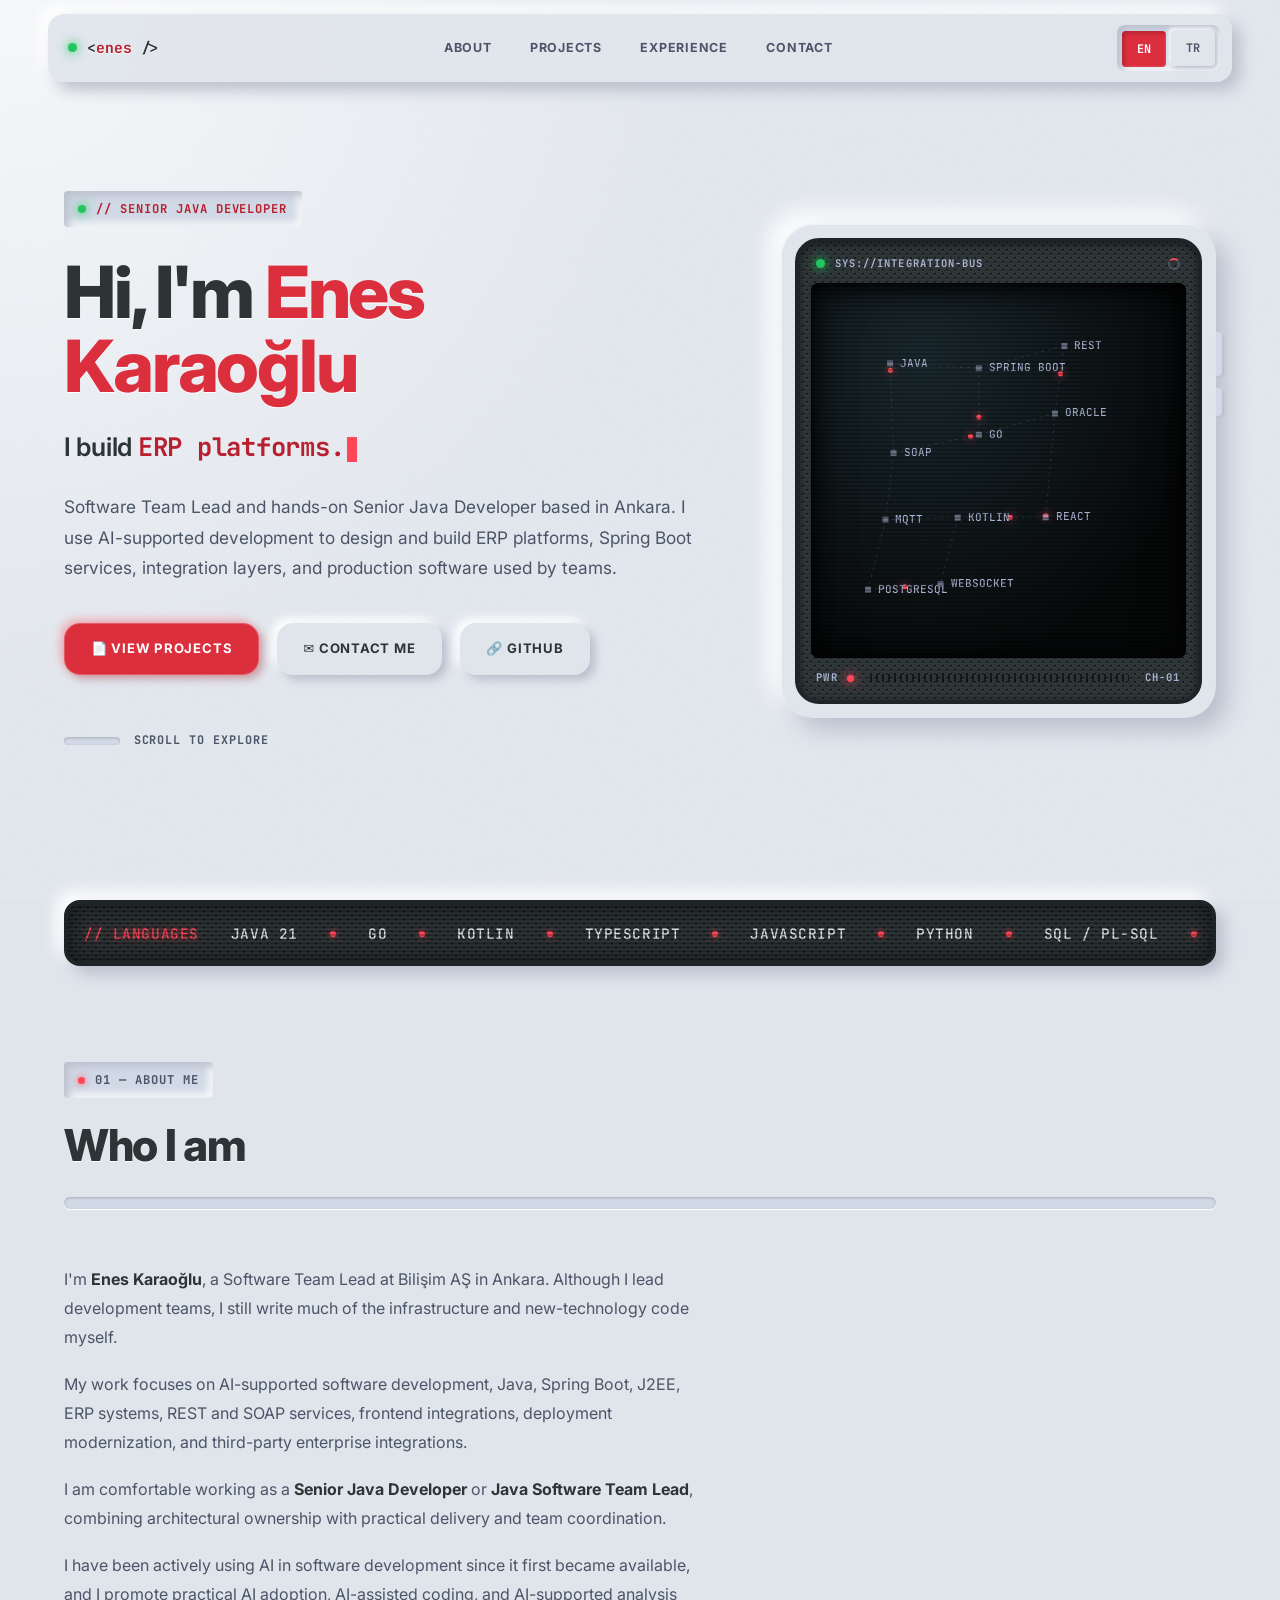
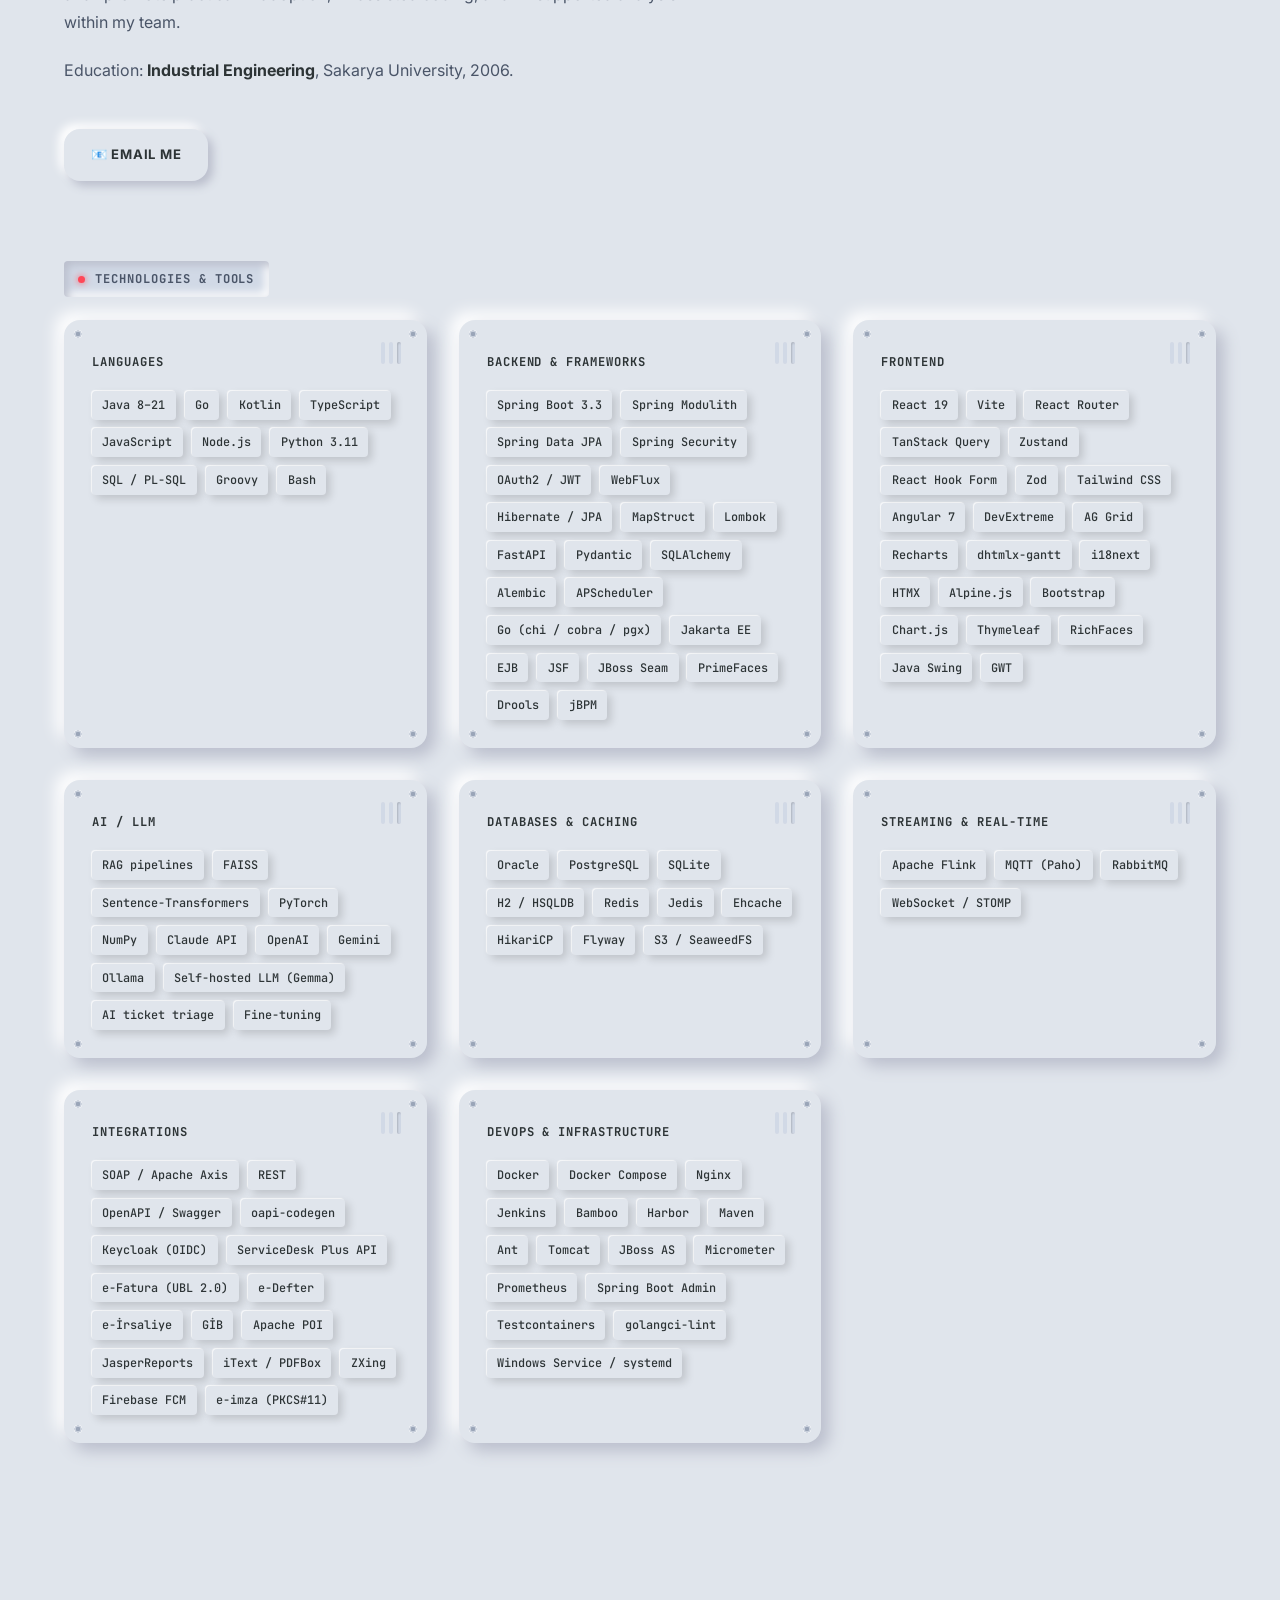
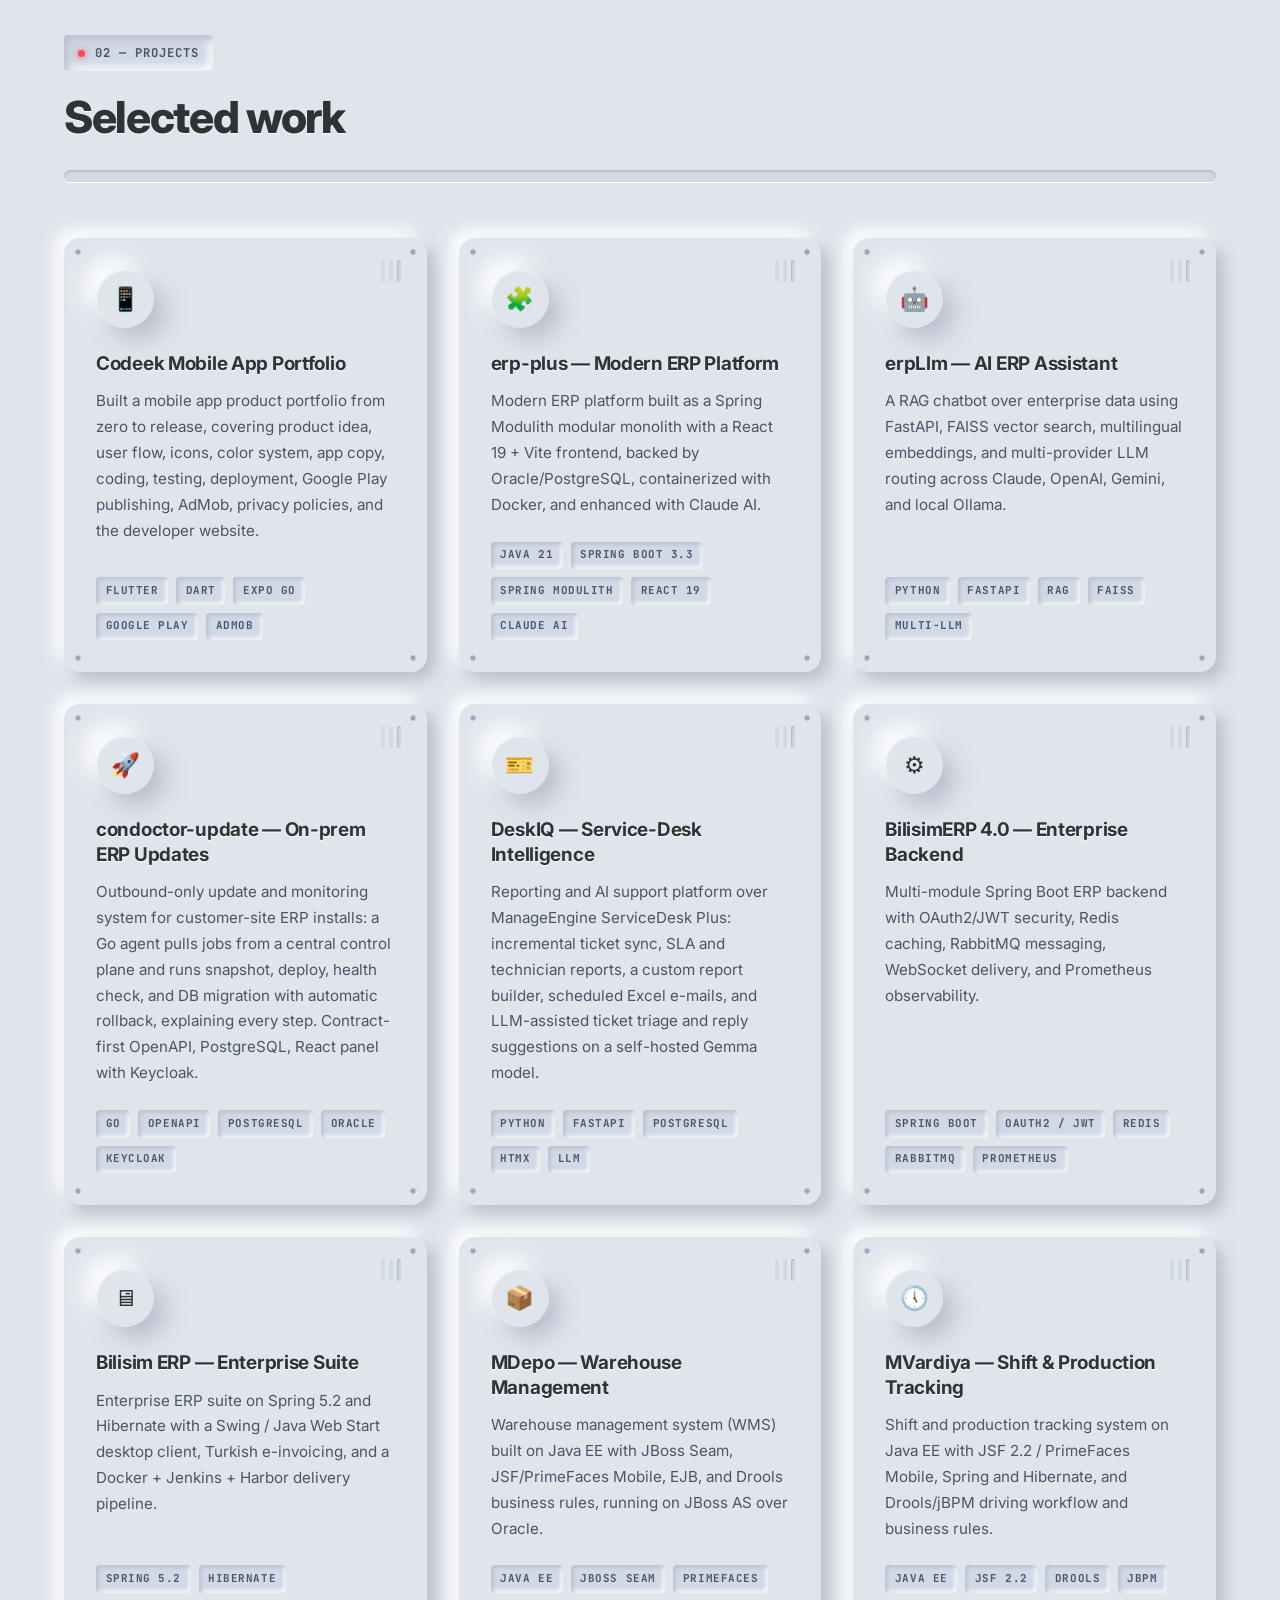
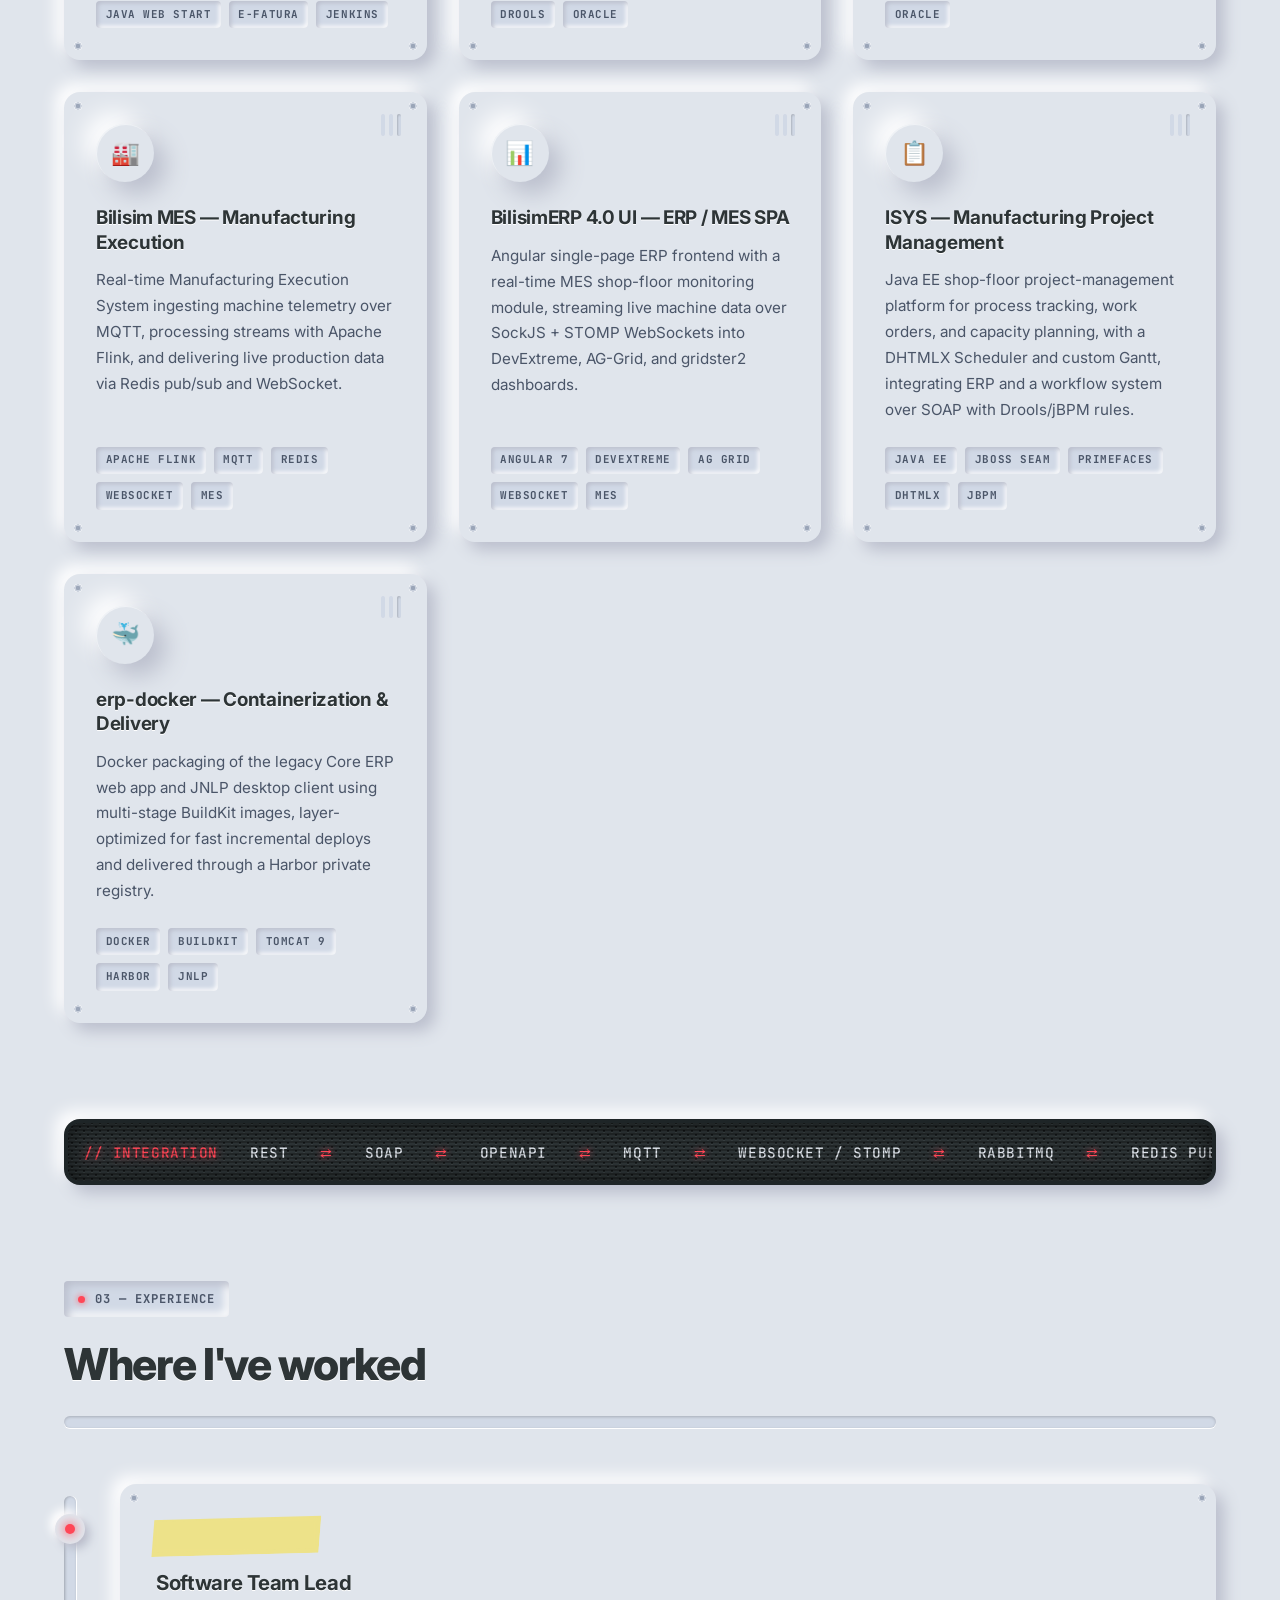
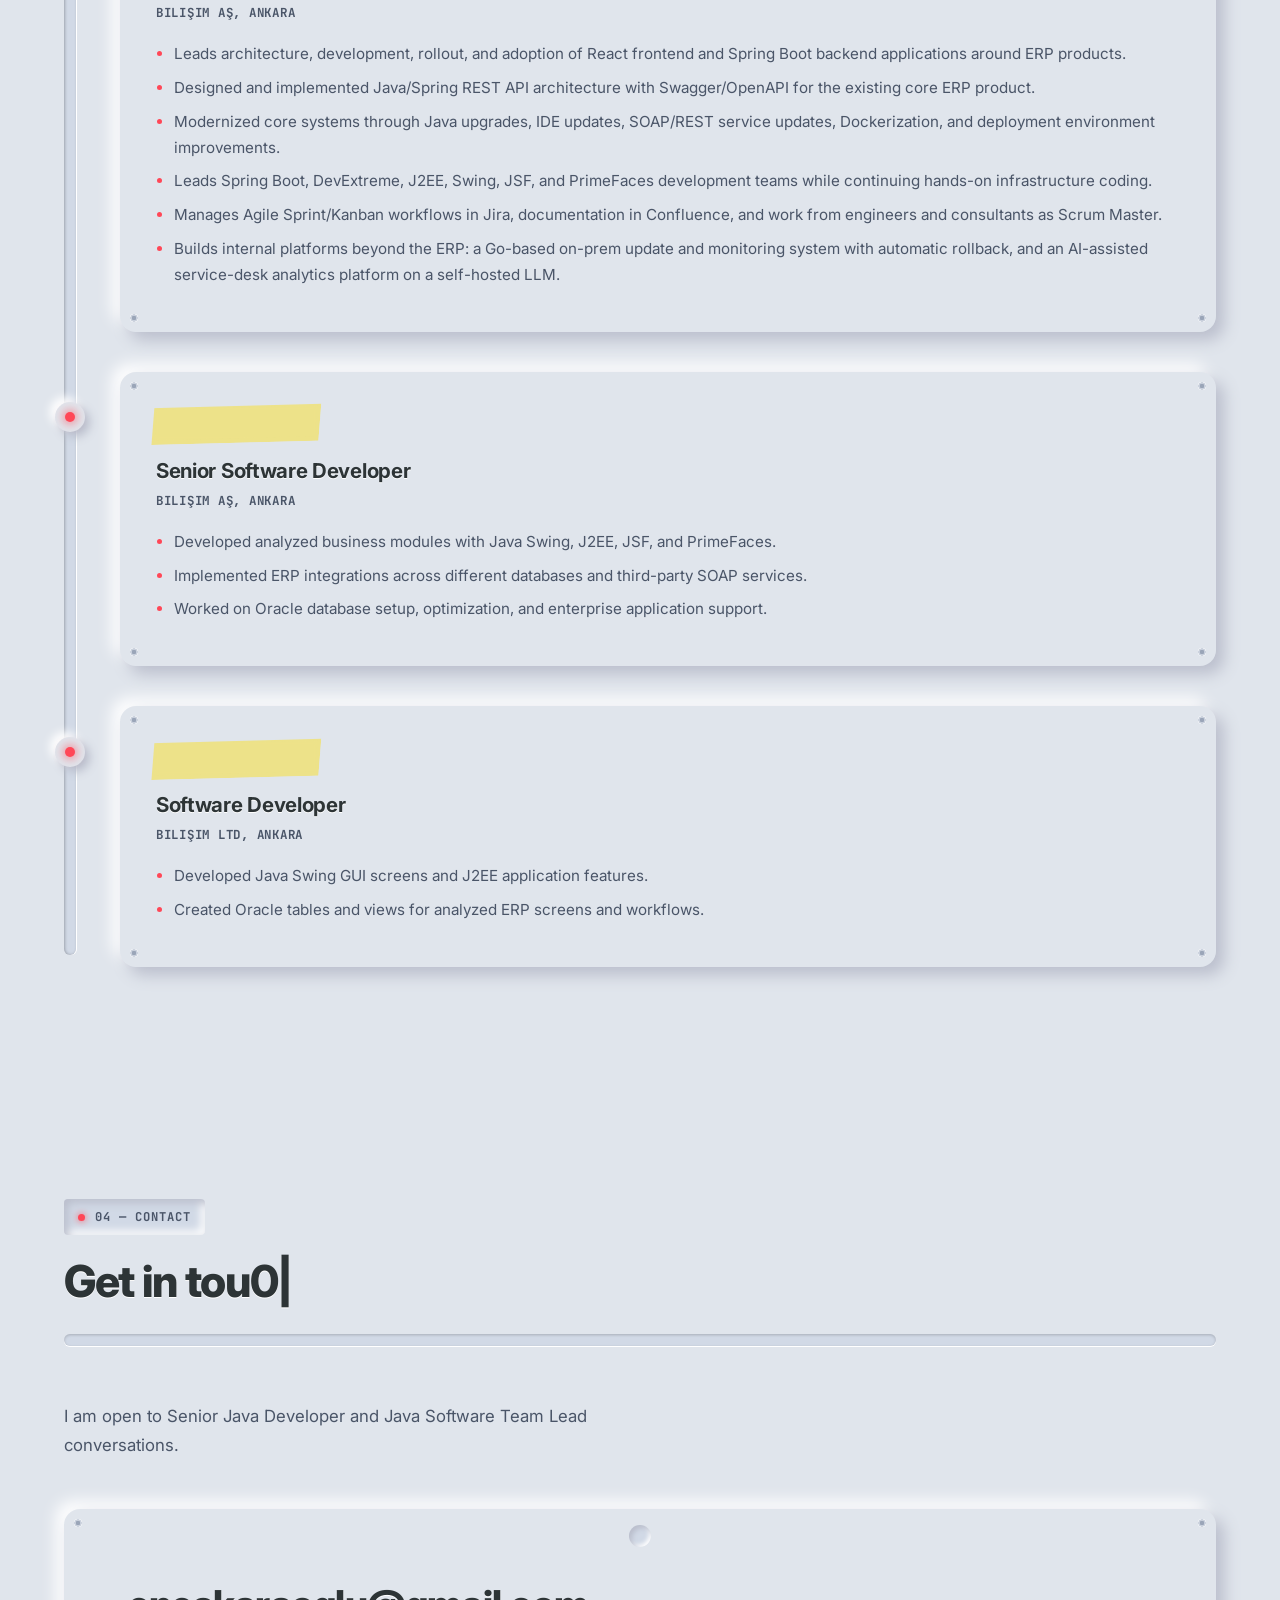
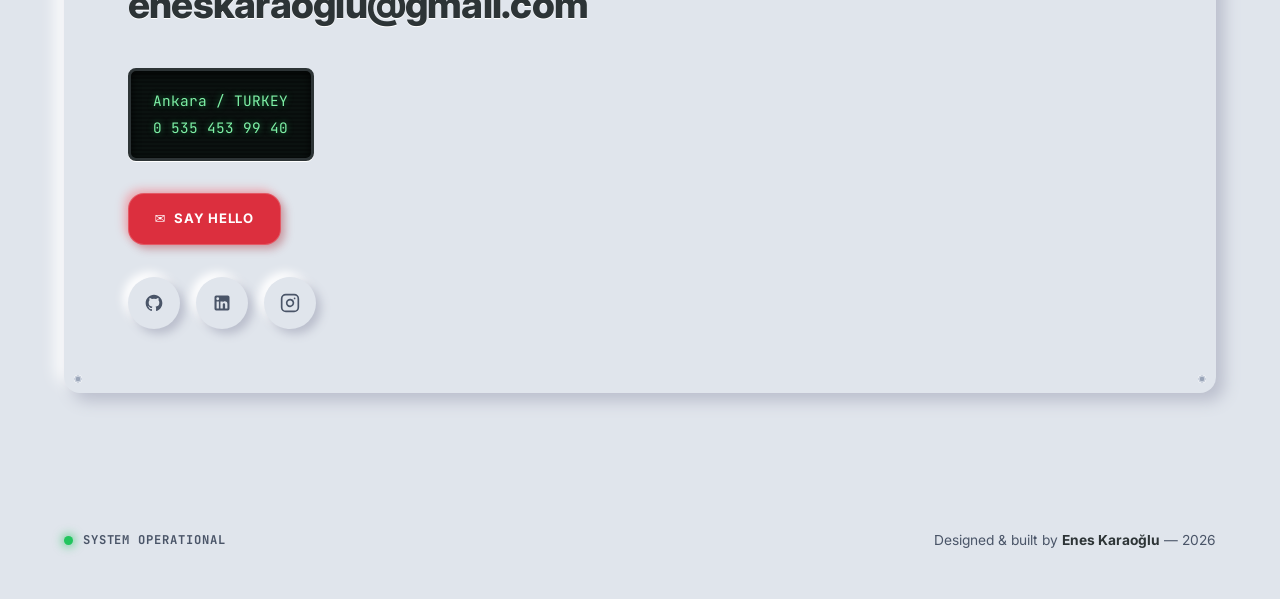
==== commit a81c2bcc: "Restyle site with Industrial Skeuomorphism design system Matte chassis with noise texture, bolted mo" ====
--- a/index.html
+++ b/index.html
@@ -7,7 +7,7 @@
   <meta name="description" content="Personal portfolio of Enes Karaoğlu, Senior Java Developer and Software Team Lead in Ankara." />
   <link rel="preconnect" href="https://fonts.googleapis.com" />
   <link rel="preconnect" href="https://fonts.gstatic.com" crossorigin />
-  <link href="https://fonts.googleapis.com/css2?family=Plus+Jakarta+Sans:wght@500;600;700;800&family=DM+Sans:wght@400;500;700&family=Fira+Code:wght@400;500&display=swap" rel="stylesheet" />
+  <link href="https://fonts.googleapis.com/css2?family=Inter:wght@400;500;600;700;800&family=JetBrains+Mono:wght@400;500;700&display=swap" rel="stylesheet" />
   <link rel="stylesheet" href="css/styles.css" />
 </head>
 <body>
@@ -64,10 +64,22 @@
   </div>
   </div>
   <div class="hero-visual" aria-hidden="true">
-    <span class="orb orb-1"></span>
-    <span class="orb orb-2"></span>
-    <div class="surface hero-card">
-      <div class="hero-well"></div>
+    <div class="device">
+      <span class="device-key device-key--a"></span>
+      <span class="device-key device-key--b"></span>
+      <div class="device-bezel">
+        <div class="device-bar">
+          <span class="led led--green"></span>
+          <span>SYS://INTEGRATION-BUS</span>
+          <span class="spinner"></span>
+        </div>
+        <div class="device-screen"></div>
+        <div class="device-foot">
+          <span>PWR</span><span class="led led--red"></span>
+          <span class="device-grille"></span>
+          <span>CH-01</span>
+        </div>
+      </div>
     </div>
   </div>
 </section>
@@ -636,6 +648,7 @@
 
 <!-- ── Footer ─────────────────────────────────────────────────── -->
 <footer>
+  <p class="footer-status"><span class="led led--green" aria-hidden="true"></span>SYSTEM OPERATIONAL</p>
   <p data-i18n-html="footer.copy">Designed &amp; built by <span>Enes Karaoğlu</span> &mdash; 2026</p>
   <p class="visit-counter">
     <span data-i18n="footer.views">Page views</span>
--- a/css/styles.css
+++ b/css/styles.css
@@ -1,52 +1,70 @@
 /* ══════════════════════════════════════════════════════════════
-   Neumorphism / Soft UI
-   One cool-clay surface · dual light/dark shadows · no borders
-   Elements are molded from the page: raised, pressed or carved
+   Industrial Skeuomorphism
+   Matte plastic chassis · bolted modules · recessed screens
+   Light source fixed top-left at 45° · one safety-red accent
    ══════════════════════════════════════════════════════════════ */
 
 /* ── Reset & tokens ─────────────────────────────────────────── */
 *, *::before, *::after { box-sizing: border-box; margin: 0; padding: 0; }
 
 :root {
-  /* color — all interest comes from shadow, not hue */
-  --bg:           #E0E5EC;   /* the clay every element is molded from */
-  --fg:           #3D4852;   /* primary text · 7.5:1 */
-  --muted:        #6B7280;   /* secondary text · 4.6:1 */
-  --accent:       #6C63FF;   /* CTAs, fills, large accent text */
-  --accent-light: #8B84FF;
-  --accent-text:  #4F46E5;   /* small accent text — #6C63FF fails AA below 18px */
-  --accent-2:     #38B2AC;   /* teal — positive / success */
-  --placeholder:  #A0AEC0;
-
-  /* shadow physics — top-left light, bottom-right dark */
-  --sh-dark:  rgb(163 177 198 / .6);
-  --sh-light: rgb(255 255 255 / .5);
-  --raised:       9px 9px 16px var(--sh-dark), -9px -9px 16px var(--sh-light);
-  --raised-hover: 12px 12px 20px rgb(163 177 198 / .7), -12px -12px 20px rgb(255 255 255 / .6);
-  --raised-sm:    5px 5px 10px var(--sh-dark), -5px -5px 10px var(--sh-light);
-  --inset:        inset 6px 6px 10px var(--sh-dark), inset -6px -6px 10px var(--sh-light);
-  --inset-deep:   inset 10px 10px 20px rgb(163 177 198 / .7), inset -10px -10px 20px rgb(255 255 255 / .6);
-  --inset-sm:     inset 3px 3px 6px var(--sh-dark), inset -3px -3px 6px var(--sh-light);
-  --press-accent: inset 4px 4px 8px rgb(60 50 180 / .45), inset -4px -4px 8px rgb(160 150 255 / .45);
+  /* materials */
+  --chassis:  #e0e5ec;   /* level 0 — the plastic everything is mounted to */
+  --panel:    #f0f2f5;   /* lighter raised face, used sparingly */
+  --recessed: #d1d9e6;   /* grooves, slots, bezels */
+  --ink:      #2d3436;   /* primary text */
+  --label:    #4a5568;   /* secondary text, labels (AA) */
+  --dark:     #2d3436;   /* technical panels & screens */
+  --dark-2:   #1e2527;
+  --screen-text:  #a8b2d1;
+  --screen-line:  rgba(168, 178, 209, 0.18);
+
+  /* signal colors */
+  --accent:       #ff4757;   /* LEDs, glows, large marks — safety red */
+  --accent-face:  #dc2f3e;   /* button face — white text passes AA */
+  --accent-text:  #b8202f;   /* small red text on chassis (AA) */
+  --led-green:    #22c55e;
+  --tape:         rgba(255, 221, 0, 0.42);
+
+  /* light physics — dark bottom-right, highlight top-left */
+  --shadow:    #babecc;
+  --highlight: #ffffff;
+  --deep:      #a3b1c6;
+  --sh-card:     8px 8px 16px var(--shadow), -8px -8px 16px var(--highlight);
+  --sh-floating: 12px 12px 24px var(--shadow), -12px -12px 24px var(--highlight), inset 1px 1px 0 rgba(255, 255, 255, .5);
+  --sh-key:      5px 5px 10px var(--shadow), -5px -5px 10px var(--highlight);
+  --sh-pressed:  inset 6px 6px 12px var(--shadow), inset -6px -6px 12px var(--highlight);
+  --sh-recessed: inset 4px 4px 8px var(--shadow), inset -4px -4px 8px var(--highlight);
+  --sh-sharp:    4px 4px 8px rgba(0, 0, 0, .15), -1px -1px 1px rgba(255, 255, 255, .8);
+  --sh-accent:   4px 4px 8px rgba(166, 50, 60, .4), -4px -4px 8px rgba(255, 100, 110, .4);
+  --glow-red:    0 0 10px 2px rgba(255, 71, 87, .6);
+  --glow-green:  0 0 10px 2px rgba(34, 197, 94, .6);
+  --emboss:      0 1px 0 #ffffff;
+
+  /* textures */
+  --noise: url("data:image/svg+xml,%3Csvg xmlns='http://www.w3.org/2000/svg' width='180' height='180'%3E%3Cfilter id='n'%3E%3CfeTurbulence type='fractalNoise' baseFrequency='.85' numOctaves='3' stitchTiles='stitch'/%3E%3C/filter%3E%3Crect width='100%25' height='100%25' filter='url(%23n)'/%3E%3C/svg%3E");
+  --scanlines: linear-gradient(rgba(18, 16, 16, 0) 50%, rgba(0, 0, 0, .25) 50%);
+  --screw: radial-gradient(circle, #9aa5b8 0 2px, #c9d0dc 2.5px 3.5px, rgba(255, 255, 255, .9) 4px, transparent 4.5px);
 
   /* shape */
-  --radius-lg: 32px;   /* containers & cards */
-  --radius:    16px;   /* buttons, wells */
-  --radius-sm: 12px;   /* inner elements */
-
-  /* motion */
-  --ease: cubic-bezier(.22, .61, .36, 1);
-  --t:    300ms;
-  --t-slow: 500ms;
+  --r-sm: 4px;
+  --r-md: 8px;
+  --r-lg: 16px;
+  --r-xl: 24px;
+  --r-2xl: 32px;
+
+  /* motion — spring-loaded switch */
+  --spring: cubic-bezier(.175, .885, .32, 1.275);
+  --ease:   cubic-bezier(.4, 0, .2, 1);
 
   /* layout */
-  --nav-h:   64px;
-  --nav-top: 16px;
-  --maxw:    1280px;
-
-  --font-display: 'Plus Jakarta Sans', system-ui, sans-serif;
-  --font-body:    'DM Sans', system-ui, sans-serif;
-  --font-mono:    'Fira Code', ui-monospace, monospace;
+  --nav-h:   68px;
+  --nav-top: 14px;
+  --maxw:    72rem;
+  --gutter:  clamp(1.5rem, 5vw, 3rem);
+
+  --font-sans: 'Inter', system-ui, sans-serif;
+  --font-mono: 'JetBrains Mono', ui-monospace, monospace;
 }
 
 html {
@@ -55,90 +73,182 @@
 }
 
 body {
-  font-family: var(--font-body);
-  background: var(--bg);
-  color: var(--fg);
+  font-family: var(--font-sans);
+  background:
+    radial-gradient(circle at 0 0, rgba(255, 255, 255, .7), transparent 45%),
+    var(--chassis);
+  background-attachment: fixed;
+  color: var(--ink);
   line-height: 1.65;
   overflow-x: hidden;
   -webkit-font-smoothing: antialiased;
   text-rendering: optimizeLegibility;
 }
 
+/* matte-plastic micro texture */
+body::before {
+  content: '';
+  position: fixed;
+  inset: 0;
+  z-index: -1;
+  pointer-events: none;
+  background-image: var(--noise);
+  opacity: .28;
+  mix-blend-mode: overlay;
+}
+
 ::selection { background: var(--accent); color: #fff; }
 
 :focus-visible {
-  outline: 2px solid var(--accent);
+  outline: 2px solid var(--accent-face);
   outline-offset: 3px;
 }
 
-/* raised clay surface — the base card utility */
-.surface {
-  background: var(--bg);
-  border-radius: var(--radius-lg);
-  box-shadow: var(--raised);
-}
-
-/* ── Navigation — floating raised capsule ───────────────────── */
+/* ── Shared hardware parts ──────────────────────────────────── */
+
+/* bolted module: raised panel with four corner screws */
+.surface,
+.skill-group {
+  position: relative;
+  background-color: var(--chassis);
+  background-image: var(--screw), var(--screw), var(--screw), var(--screw);
+  background-size: 10px 10px;
+  background-repeat: no-repeat;
+  background-position: 9px 9px, calc(100% - 9px) 9px, 9px calc(100% - 9px), calc(100% - 9px) calc(100% - 9px);
+  border-radius: var(--r-lg);
+  box-shadow: var(--sh-card);
+}
+
+/* carbon-fibre weave for dark hardware */
+.device-bezel,
+.route-box,
+.tech-marquee {
+  background-color: var(--dark);
+  background-image:
+    radial-gradient(rgba(0, 0, 0, .5) 15%, transparent 16%),
+    radial-gradient(rgba(0, 0, 0, .5) 15%, transparent 16%),
+    radial-gradient(rgba(255, 255, 255, .06) 15%, transparent 20%),
+    radial-gradient(rgba(255, 255, 255, .06) 15%, transparent 20%);
+  background-size: 8px 8px;
+  background-position: 0 0, 4px 4px, 0 1px, 4px 5px;
+}
+
+/* LED status indicator */
+.led {
+  display: inline-block;
+  flex: none;
+  width: 9px;
+  height: 9px;
+  border-radius: 50%;
+  background: var(--accent);
+  box-shadow: var(--glow-red);
+  animation: ledPulse 2s ease-in-out infinite;
+}
+
+.led--green { background: var(--led-green); box-shadow: var(--glow-green); }
+
+@keyframes ledPulse { 50% { opacity: .45; } }
+
+/* stamped monospace label */
+.section-label,
+.hero-tag,
+.skill-group-label,
+.timeline-period,
+.footer-status {
+  font-family: var(--font-mono);
+  font-size: .76rem;
+  font-weight: 700;
+  letter-spacing: .08em;
+  text-transform: uppercase;
+}
+
+/* ── Navigation — raised control strip ──────────────────────── */
 nav {
   position: fixed;
   top: var(--nav-top);
   left: var(--nav-top);
   right: var(--nav-top);
-  max-width: var(--maxw);
+  max-width: calc(var(--maxw) + 2rem);
   margin: 0 auto;
   height: var(--nav-h);
   z-index: 100;
   display: flex;
   align-items: center;
   justify-content: space-between;
-  padding: 0 .75rem 0 1.5rem;
-  background: rgb(224 229 236 / .82);
-  backdrop-filter: blur(12px);
-  -webkit-backdrop-filter: blur(12px);
-  border-radius: var(--radius-lg);
-  box-shadow: var(--raised);
+  padding: 0 .75rem 0 1.25rem;
+  background: rgba(224, 229, 236, .9);
+  backdrop-filter: blur(10px);
+  -webkit-backdrop-filter: blur(10px);
+  border-radius: var(--r-lg);
+  box-shadow: var(--sh-card);
 }
 
 .nav-logo {
+  display: inline-block;
+  line-height: 44px;
   font-family: var(--font-mono);
-  font-size: .95rem;
-  font-weight: 500;
-  color: var(--fg);
+  font-size: .92rem;
+  font-weight: 700;
+  color: var(--ink);
   text-decoration: none;
-  border-radius: var(--radius-sm);
+  border-radius: var(--r-md);
+  text-shadow: var(--emboss);
+}
+
+/* power LED beside the logo */
+.nav-logo::before {
+  content: '';
+  display: inline-block;
+  vertical-align: 1px;
+  width: 9px;
+  height: 9px;
+  border-radius: 50%;
+  background: var(--led-green);
+  box-shadow: var(--glow-green);
+  margin-right: .65rem;
+  animation: ledPulse 2s ease-in-out infinite;
 }
 
 .nav-logo span { color: var(--accent-text); }
 
 .nav-path {
   font-style: normal;
-  color: var(--muted);
+  font-weight: 500;
+  color: var(--label);
 }
 
 .nav-links {
   display: flex;
-  gap: .35rem;
+  gap: .4rem;
   list-style: none;
 }
 
+/* ghost keys: flat until touched, pressed when active */
 .nav-links a {
   display: inline-flex;
   align-items: center;
   min-height: 44px;
-  padding: 0 1.1rem;
-  border-radius: var(--radius);
+  padding: 0 1rem;
+  border-radius: var(--r-md);
   text-decoration: none;
-  color: var(--muted);
-  font-size: .9rem;
-  font-weight: 500;
-  transition: color var(--t) var(--ease), box-shadow var(--t) var(--ease);
-}
-
-.nav-links a:hover { color: var(--fg); }
+  color: var(--label);
+  font-size: .78rem;
+  font-weight: 700;
+  letter-spacing: .06em;
+  text-transform: uppercase;
+  transition: color .2s var(--ease), background .2s var(--ease), box-shadow .2s var(--ease);
+}
+
+.nav-links a:hover {
+  color: var(--ink);
+  background: var(--recessed);
+  box-shadow: var(--sh-recessed);
+}
 
 .nav-links a.active {
   color: var(--accent-text);
-  box-shadow: var(--inset-sm);
+  background: var(--recessed);
+  box-shadow: var(--sh-recessed);
 }
 
 .nav-actions {
@@ -147,35 +257,38 @@
   gap: .75rem;
 }
 
-/* segmented control: pressed track, raised active key */
+/* two physical toggle keys in a recessed slot */
 .language-switch {
   display: inline-flex;
-  gap: 4px;
-  padding: 4px;
-  border-radius: var(--radius);
-  box-shadow: var(--inset-sm);
+  gap: 5px;
+  padding: 5px;
+  border-radius: var(--r-md);
+  background: var(--recessed);
+  box-shadow: var(--sh-recessed);
 }
 
 .lang-btn {
   min-width: 44px;
   min-height: 36px;
   border: none;
-  border-radius: var(--radius-sm);
-  background: var(--bg);
-  color: var(--muted);
+  border-radius: var(--r-sm);
+  background: var(--chassis);
+  color: var(--label);
   cursor: pointer;
-  font-family: var(--font-body);
-  font-size: .78rem;
-  font-weight: 700;
-  letter-spacing: .04em;
-  transition: color var(--t) var(--ease), box-shadow var(--t) var(--ease);
-}
-
-.lang-btn:hover { color: var(--fg); }
+  font-family: var(--font-mono);
+  font-size: .74rem;
+  font-weight: 700;
+  box-shadow: 2px 2px 4px var(--shadow), -2px -2px 4px var(--highlight);
+  transition: transform .15s var(--ease), box-shadow .15s var(--ease), color .15s var(--ease);
+}
+
+.lang-btn:hover { color: var(--ink); }
 
 .lang-btn.active {
-  color: var(--accent-text);
-  box-shadow: 3px 3px 6px var(--sh-dark), -3px -3px 6px var(--sh-light);
+  color: #fff;
+  background: var(--accent-face);
+  transform: translateY(1px);
+  box-shadow: inset 2px 2px 4px rgba(120, 20, 30, .45), inset -1px -1px 2px rgba(255, 120, 130, .4);
 }
 
 .nav-toggle {
@@ -188,10 +301,10 @@
   height: 48px;
   cursor: pointer;
   border: none;
-  border-radius: var(--radius);
-  background: var(--bg);
-  box-shadow: var(--raised-sm);
-  transition: box-shadow var(--t) var(--ease);
+  border-radius: var(--r-md);
+  background: var(--chassis);
+  box-shadow: var(--sh-key);
+  transition: transform .15s var(--ease), box-shadow .15s var(--ease);
 }
 
 .nav-toggle span {
@@ -199,67 +312,75 @@
   width: 20px;
   height: 2px;
   border-radius: 2px;
-  background: var(--fg);
-  transition: transform var(--t) var(--ease), opacity var(--t) var(--ease);
-}
-
-.nav-toggle.open { box-shadow: var(--inset-sm); }
+  background: var(--ink);
+  transition: transform .3s var(--spring), opacity .2s var(--ease);
+}
+
+.nav-toggle.open { transform: translateY(2px); box-shadow: var(--sh-pressed); }
 .nav-toggle.open span:nth-child(1) { transform: translateY(7px) rotate(45deg); }
 .nav-toggle.open span:nth-child(2) { opacity: 0; }
 .nav-toggle.open span:nth-child(3) { transform: translateY(-7px) rotate(-45deg); }
 
-/* scroll progress — a violet filament in a carved groove */
+/* scroll progress — red LED filament in a groove */
 .nav-progress {
   position: absolute;
-  left: 2rem; right: 2rem; bottom: 6px;
+  left: 1.25rem; right: 1.25rem; bottom: 5px;
   height: 3px;
   border-radius: 3px;
-  background: linear-gradient(90deg, var(--accent), var(--accent-light));
+  background: var(--accent);
+  box-shadow: 0 0 6px rgba(255, 71, 87, .7);
   transform: scaleX(0);
   transform-origin: left;
 }
 
 /* ── Section base ───────────────────────────────────────────── */
 section {
-  padding: clamp(5rem, 10vw, 8rem) clamp(1.25rem, 5vw, 3rem);
-  max-width: var(--maxw);
+  padding: clamp(4rem, 9vw, 6rem) var(--gutter);
+  max-width: calc(var(--maxw) + 2 * var(--gutter));
   margin: 0 auto;
 }
 
 .section-label {
   display: inline-flex;
   align-items: center;
-  gap: .5rem;
-  padding: .45rem 1rem;
-  border-radius: 9999px;
-  box-shadow: var(--inset-sm);
-  font-size: .78rem;
-  font-weight: 700;
-  letter-spacing: .12em;
-  text-transform: uppercase;
-  color: var(--accent-text);
-  margin-bottom: 1.5rem;
+  gap: .6rem;
+  padding: .5rem .9rem;
+  border-radius: var(--r-sm);
+  background: var(--recessed);
+  box-shadow: var(--sh-recessed);
+  color: var(--label);
+  margin-bottom: 1.4rem;
+}
+
+.section-label::before {
+  content: '';
+  width: 7px;
+  height: 7px;
+  border-radius: 50%;
+  background: var(--accent);
+  box-shadow: 0 0 6px 1px rgba(255, 71, 87, .6);
 }
 
 .section-label--spaced { margin-top: 5rem; }
 
 .section-title {
-  font-family: var(--font-display);
-  font-size: clamp(2.25rem, 5vw, 3.75rem);
+  font-size: clamp(2rem, 4.5vw, 2.75rem);
   font-weight: 800;
-  line-height: 1.08;
+  line-height: 1.1;
   letter-spacing: -.03em;
-  color: var(--fg);
-  margin-bottom: 2rem;
-  max-width: 18ch;
-}
-
-/* a carved groove under the title */
+  color: var(--ink);
+  text-shadow: var(--emboss);
+  margin-bottom: 1.75rem;
+  max-width: 20ch;
+}
+
+/* cylindrical pipe under the title */
 .section-divider {
   width: 100%;
-  height: 8px;
+  height: 12px;
   border-radius: 9999px;
-  box-shadow: var(--inset-sm);
+  background: var(--recessed);
+  box-shadow: inset 0 1px 3px rgba(0, 0, 0, .2), 0 1px 0 var(--highlight);
   margin-bottom: 3.5rem;
 }
 
@@ -267,76 +388,85 @@
 #hero {
   min-height: 100vh;
   display: grid;
-  grid-template-columns: 1.1fr .9fr;
-  align-items: center;
-  gap: clamp(2rem, 5vw, 4.5rem);
-  padding-top: calc(var(--nav-h) + var(--nav-top) + 4rem);
+  grid-template-columns: 3fr 2fr;
+  align-items: center;
+  gap: clamp(2rem, 5vw, 4rem);
+  padding-top: calc(var(--nav-h) + var(--nav-top) + 3.5rem);
 }
 
 .hero-tag {
   display: inline-flex;
-  padding: .45rem 1rem;
-  border-radius: 9999px;
-  box-shadow: var(--inset-sm);
-  font-family: var(--font-mono);
-  font-size: .82rem;
+  align-items: center;
+  gap: .6rem;
+  padding: .5rem .9rem;
+  border-radius: var(--r-sm);
+  background: var(--recessed);
+  box-shadow: var(--sh-recessed);
   color: var(--accent-text);
   margin-bottom: 1.75rem;
   opacity: 0;
-  animation: fadeUp .6s var(--ease) forwards .2s;
+  animation: slideUp .6s var(--spring) forwards .15s;
+}
+
+.hero-tag::before {
+  content: '';
+  width: 8px;
+  height: 8px;
+  border-radius: 50%;
+  background: var(--led-green);
+  box-shadow: var(--glow-green);
+  animation: ledPulse 2s ease-in-out infinite;
 }
 
 .hero-name {
-  font-family: var(--font-display);
-  font-size: clamp(3rem, 6.5vw, 4.5rem);
+  font-size: clamp(3rem, 7vw, 4.5rem);
   font-weight: 800;
   line-height: 1.02;
-  letter-spacing: -.035em;
+  letter-spacing: -.03em;
+  text-shadow: var(--emboss);
   margin-bottom: 1.5rem;
   opacity: 0;
-  animation: fadeUp .6s var(--ease) forwards .4s;
-}
-
-.hero-name .highlight {
-  background: linear-gradient(135deg, var(--accent), var(--accent-light));
-  -webkit-background-clip: text;
-          background-clip: text;
-  color: transparent;
-}
+  animation: slideUp .6s var(--spring) forwards .3s;
+}
+
+.hero-name .highlight { color: var(--accent-face); }
 
 .hero-title {
-  font-family: var(--font-display);
-  font-size: clamp(1.25rem, 2.6vw, 1.75rem);
+  font-size: clamp(1.2rem, 2.4vw, 1.6rem);
   font-weight: 600;
   letter-spacing: -.01em;
   margin-bottom: 1.5rem;
   opacity: 0;
-  animation: fadeUp .6s var(--ease) forwards .6s;
-}
-
-.hero-title .typed-text { color: var(--accent); font-weight: 700; }
+  animation: slideUp .6s var(--spring) forwards .45s;
+}
+
+/* typed word sits in a small recessed readout */
+.hero-title .typed-text {
+  font-family: var(--font-mono);
+  font-weight: 700;
+  color: var(--accent-text);
+}
 
 .cursor {
   display: inline-block;
-  width: 3px;
+  width: 10px;
   height: 1em;
-  border-radius: 2px;
   background: var(--accent);
   margin-left: 3px;
   vertical-align: text-bottom;
-  animation: blink .75s step-end infinite;
+  animation: blink .9s step-end infinite;
 }
 
 @keyframes blink { 0%,100%{opacity:1} 50%{opacity:0} }
 
 .hero-bio {
-  max-width: 52ch;
-  color: var(--muted);
+  max-width: 60ch;
+  color: var(--label);
   font-size: 1.08rem;
   line-height: 1.75;
   margin-bottom: 2.5rem;
   opacity: 0;
-  animation: fadeUp .6s var(--ease) forwards .8s;
+  animation: slideUp .6s var(--spring) forwards .6s;
 }
 
 .hero-cta {
@@ -344,7 +474,7 @@
   flex-wrap: wrap;
   gap: 1.1rem;
   opacity: 0;
-  animation: fadeUp .6s var(--ease) forwards 1s;
+  animation: slideUp .6s var(--spring) forwards .75s;
 }
 
 .hero-scroll {
@@ -352,37 +482,117 @@
   display: flex;
   align-items: center;
   gap: .85rem;
-  color: var(--muted);
-  font-size: .8rem;
-  font-weight: 500;
-  letter-spacing: .1em;
+  color: var(--label);
+  font-family: var(--font-mono);
+  font-size: .74rem;
+  font-weight: 700;
+  letter-spacing: .08em;
   text-transform: uppercase;
   opacity: 0;
-  animation: fadeUp .6s var(--ease) forwards 1.2s;
+  animation: slideUp .6s var(--spring) forwards .9s;
 }
 
 .scroll-line {
   width: 56px;
-  height: 6px;
+  height: 8px;
   border-radius: 9999px;
-  box-shadow: var(--inset-sm);
-}
-
-/* nested depth: raised card → deep well → raised nodes (canvas) */
+  background: var(--recessed);
+  box-shadow: inset 0 1px 3px rgba(0, 0, 0, .2);
+}
+
+/* ── Hero device ────────────────────────────────────────────── */
 .hero-visual {
+  opacity: 0;
+  animation: slideUp .8s var(--spring) forwards .5s;
+}
+
+.device {
   position: relative;
-  opacity: 0;
-  animation: fadeUp .8s var(--ease) forwards .9s;
-}
-
-.hero-card { padding: 1.25rem; }
-
-.hero-well {
+  padding: 14px;
+  border-radius: var(--r-2xl);
+  background: var(--chassis);
+  box-shadow: var(--sh-floating);
+  transition: transform .5s var(--spring);
+}
+
+.device:hover { transform: scale(1.015); }
+
+/* physical side keys */
+.device-key {
+  position: absolute;
+  right: -6px;
+  width: 6px;
+  height: 44px;
+  border-radius: 0 4px 4px 0;
+  background: var(--recessed);
+  box-shadow: 2px 2px 3px var(--shadow);
+}
+
+.device-key--a { top: 22%; }
+.device-key--b { top: calc(22% + 56px); height: 28px; }
+
+.device-bezel {
+  border: 4px solid var(--dark-2);
+  border-radius: var(--r-xl);
+  padding: .75rem;
+  box-shadow: inset 0 2px 6px rgba(0, 0, 0, .5);
+}
+
+.device-bar,
+.device-foot {
+  display: flex;
+  align-items: center;
+  gap: .6rem;
+  font-family: var(--font-mono);
+  font-size: .66rem;
+  font-weight: 700;
+  letter-spacing: .1em;
+  color: var(--screen-text);
+}
+
+.device-bar { padding: .1rem .35rem .65rem; }
+.device-bar .spinner { margin-left: auto; }
+.device-foot { padding: .7rem .35rem .1rem; }
+.device-foot .led { width: 7px; height: 7px; }
+
+/* speaker grille */
+.device-grille {
+  flex: 1;
+  height: 8px;
+  margin: 0 .4rem;
+  background: repeating-linear-gradient(90deg, rgba(0, 0, 0, .55) 0 2px, transparent 2px 6px);
+  border-radius: 2px;
+}
+
+.spinner {
+  width: 12px;
+  height: 12px;
+  border-radius: 50%;
+  border: 2px solid rgba(168, 178, 209, .25);
+  border-top-color: var(--accent);
+  animation: spin 1s linear infinite;
+}
+
+@keyframes spin { to { transform: rotate(360deg); } }
+
+/* the CRT itself */
+.device-screen {
   position: relative;
-  aspect-ratio: 1 / 1.05;
-  border-radius: 24px;
-  box-shadow: var(--inset-deep);
+  aspect-ratio: 1 / 1;
+  border-radius: var(--r-md);
+  background: radial-gradient(ellipse at 30% 20%, #1b2a2f, #07090a 75%);
+  box-shadow: inset 0 0 0 1px rgba(0, 0, 0, .8), inset 0 4px 20px rgba(0, 0, 0, .9);
   overflow: hidden;
+}
+
+.device-screen::after {
+  content: '';
+  position: absolute;
+  inset: 0;
+  pointer-events: none;
+  background: var(--scanlines);
+  background-size: 100% 4px;
+  box-shadow: inset 0 0 40px rgba(0, 0, 0, .7);
 }
 
 .hero-network {
@@ -392,81 +602,53 @@
   height: 100%;
 }
 
-/* floating concentric decorations */
-.orb {
-  position: absolute;
-  z-index: 2;
-  border-radius: 50%;
-  background: var(--bg);
-  box-shadow: var(--raised);
-  animation: float 3s ease-in-out infinite;
-}
-
-.orb::after {
-  content: '';
-  position: absolute;
-  inset: 22%;
-  border-radius: 50%;
-  box-shadow: var(--inset);
-}
-
-.orb-1 { width: 84px; height: 84px; top: -28px; left: -28px; }
-.orb-2 { width: 56px; height: 56px; bottom: -18px; right: 12%; animation-delay: -1.5s; }
-.orb-2::after { background: linear-gradient(135deg, var(--accent), var(--accent-light)); box-shadow: var(--press-accent); }
-
-@keyframes float {
-  0%, 100% { transform: translateY(0); }
-  50%      { transform: translateY(-10px); }
-}
-
-/* ── Buttons ────────────────────────────────────────────────── */
+/* ── Buttons — physical keys ────────────────────────────────── */
 .btn {
   display: inline-flex;
   align-items: center;
   justify-content: center;
-  gap: .5rem;
-  min-height: 48px;
+  gap: .55rem;
+  min-height: 52px;
   padding: 0 1.6rem;
-  border: none;
-  border-radius: var(--radius);
-  background: var(--bg);
-  color: var(--fg);
-  font-family: var(--font-body);
-  font-size: .95rem;
-  font-weight: 700;
+  border: 1px solid transparent;
+  border-radius: var(--r-lg);
+  background: var(--chassis);
+  color: var(--ink);
+  font-family: var(--font-sans);
+  font-size: .82rem;
+  font-weight: 700;
+  letter-spacing: .06em;
+  text-transform: uppercase;
   text-decoration: none;
   cursor: pointer;
-  box-shadow: var(--raised);
-  transition: transform var(--t) var(--ease), box-shadow var(--t) var(--ease), color var(--t) var(--ease);
-}
-
-.btn:hover  { transform: translateY(-1px); box-shadow: var(--raised-hover); }
-.btn:active { transform: translateY(.5px); box-shadow: var(--inset-sm); }
+  box-shadow: var(--sh-key);
+  transition: transform .15s var(--ease), box-shadow .15s var(--ease), color .2s var(--ease), filter .2s var(--ease);
+}
+
+.btn:hover  { color: var(--accent-text); }
+.btn:active { transform: translateY(2px); box-shadow: var(--sh-pressed); }
 
 .btn-primary {
-  background: var(--accent);
+  background: var(--accent-face);
+  border-color: rgba(255, 255, 255, .2);
   color: #fff;
-}
-
-.btn-primary:hover  { background: var(--accent); }
-.btn-primary:active { box-shadow: var(--press-accent); }
-
-.btn-outline:hover { color: var(--accent-text); }
+  box-shadow: var(--sh-accent);
+}
+
+.btn-primary:hover  { color: #fff; filter: brightness(1.08); }
+.btn-primary:active { box-shadow: inset 4px 4px 8px rgba(120, 20, 30, .5), inset -3px -3px 6px rgba(255, 120, 130, .35); border-color: transparent; }
 
 /* ── About ──────────────────────────────────────────────────── */
-.about-text {
-  max-width: 64ch;
-}
+.about-text { max-width: 64ch; }
 
 .about-text p {
-  color: var(--muted);
-  line-height: 1.85;
+  color: var(--label);
+  line-height: 1.8;
   margin-bottom: 1.15rem;
 }
 
-.about-text p strong { color: var(--fg); font-weight: 700; }
-
-/* categorized tech stack — each group is a raised tile */
+.about-text p strong { color: var(--ink); font-weight: 700; }
+
 .skills-stack {
   display: grid;
   grid-template-columns: repeat(auto-fill, minmax(300px, 1fr));
@@ -474,78 +656,76 @@
 }
 
 .skill-group {
-  padding: 1.75rem;
-  border-radius: var(--radius-lg);
-  background: var(--bg);
-  box-shadow: var(--raised);
-  transition: transform var(--t) var(--ease), box-shadow var(--t) var(--ease);
-}
-
-.skill-group:hover { transform: translateY(-2px); box-shadow: var(--raised-hover); }
+  padding: 2rem 1.75rem 1.75rem;
+  transition: transform .3s var(--spring), box-shadow .3s var(--ease);
+}
+
+.skill-group:hover { transform: translateY(-4px); box-shadow: var(--sh-floating); }
+
+/* vent slots, top-right — every module has them */
+.skill-group::after,
+.project-card::after {
+  content: '';
+  position: absolute;
+  top: 22px;
+  right: 26px;
+  width: 4px;
+  height: 22px;
+  border-radius: 9999px;
+  background: var(--recessed);
+  box-shadow:
+    inset 1px 1px 2px rgba(0, 0, 0, .18),
+    -8px 0 0 var(--recessed),
+    -16px 0 0 var(--recessed);
+}
 
 .skill-group-label {
-  font-family: var(--font-display);
-  font-size: 1rem;
-  font-weight: 700;
-  letter-spacing: -.01em;
-  color: var(--fg);
-  margin-bottom: 1.1rem;
+  color: var(--ink);
+  margin-bottom: 1.2rem;
+  padding-right: 3rem;
 }
 
 .skill-tags {
   display: flex;
   flex-wrap: wrap;
-  gap: .6rem;
-}
-
+  gap: .55rem;
+}
+
+/* keycaps */
 .skill-tag {
-  font-size: .8rem;
+  font-family: var(--font-mono);
+  font-size: .74rem;
   font-weight: 500;
   line-height: 1.4;
-  color: var(--muted);
-  padding: .4rem .8rem;
-  border-radius: 9999px;
-  box-shadow: 3px 3px 6px var(--sh-dark), -3px -3px 6px var(--sh-light);
-  transition: color var(--t) var(--ease), box-shadow var(--t) var(--ease);
+  color: var(--ink);
+  padding: .38rem .65rem;
+  border-radius: var(--r-sm);
+  background: var(--chassis);
+  box-shadow: var(--sh-sharp);
+  transition: transform .15s var(--ease), box-shadow .15s var(--ease), color .15s var(--ease);
 }
 
 .skill-tag:hover {
   color: var(--accent-text);
-  box-shadow: var(--inset-sm);
+  transform: translateY(1px);
+  box-shadow: inset 2px 2px 4px var(--shadow), inset -2px -2px 4px var(--highlight);
 }
 
 /* ── Projects ───────────────────────────────────────────────── */
 #projects .projects-grid {
   display: grid;
   grid-template-columns: repeat(auto-fill, minmax(320px, 1fr));
-  gap: 2.5rem;
+  gap: 2rem;
 }
 
 .project-card {
-  position: relative;
   display: flex;
   flex-direction: column;
   padding: 2rem;
-  transition: transform var(--t) var(--ease), box-shadow var(--t) var(--ease);
-}
-
-.project-card:hover { transform: translateY(-2px); box-shadow: var(--raised-hover); }
-
-/* status LED: dim when idle, lit violet on hover */
-.project-card::after {
-  content: '';
-  position: absolute;
-  top: 2.2rem; right: 2.2rem;
-  width: 12px; height: 12px;
-  border-radius: 50%;
-  box-shadow: var(--inset-sm);
-  transition: background var(--t) var(--ease), box-shadow var(--t) var(--ease);
-}
-
-.project-card:hover::after {
-  background: var(--accent);
-  box-shadow: 0 0 10px 2px rgb(108 99 255 / .55);
-}
+  transition: transform .3s var(--spring), box-shadow .3s var(--ease);
+}
+
+.project-card:hover { transform: translateY(-4px); box-shadow: var(--sh-floating); }
 
 .project-top {
   display: flex;
@@ -554,32 +734,33 @@
   margin-bottom: 1.5rem;
 }
 
-/* icon well drilled into the card */
+/* round icon housing on a floating mount */
 .project-icon {
-  width: 60px;
-  height: 60px;
-  border-radius: var(--radius);
-  box-shadow: var(--inset-deep);
+  width: 58px;
+  height: 58px;
+  border-radius: 50%;
+  background: var(--chassis);
+  box-shadow: var(--sh-floating);
   display: flex;
   align-items: center;
   justify-content: center;
-  font-size: 1.4rem;
-  transition: transform var(--t-slow) var(--ease);
-}
-
-.project-card:hover .project-icon { transform: scale(1.05); }
+  font-size: 1.45rem;
+  transition: transform .2s var(--spring);
+}
+
+.project-card:hover .project-icon { transform: scale(1.1) rotate(12deg); }
 
 .project-name {
-  font-family: var(--font-display);
-  font-size: 1.25rem;
+  font-size: 1.18rem;
   font-weight: 700;
   letter-spacing: -.015em;
-  line-height: 1.25;
+  line-height: 1.3;
+  text-shadow: var(--emboss);
   margin-bottom: .75rem;
 }
 
 .project-desc {
-  color: var(--muted);
+  color: var(--label);
   font-size: .95rem;
   line-height: 1.7;
   margin-bottom: 1.5rem;
@@ -592,41 +773,48 @@
   gap: .5rem;
 }
 
+/* printed spec labels in recessed slots */
 .tag {
-  padding: .3rem .75rem;
-  border-radius: 9999px;
-  font-size: .76rem;
-  font-weight: 500;
-  color: var(--muted);
-  box-shadow: var(--inset-sm);
-  transition: color var(--t) var(--ease);
-}
-
-.project-card:hover .tag { color: var(--fg); }
-
-/* ── Experience — timeline carved as a groove ───────────────── */
+  padding: .3rem .6rem;
+  border-radius: var(--r-sm);
+  font-family: var(--font-mono);
+  font-size: .68rem;
+  font-weight: 700;
+  letter-spacing: .05em;
+  text-transform: uppercase;
+  color: var(--label);
+  background: var(--recessed);
+  box-shadow: inset 2px 2px 4px var(--shadow), inset -2px -2px 4px var(--highlight);
+}
+
+/* ── Experience — pipe with LED nodes ───────────────────────── */
 #experience .timeline {
   position: relative;
-  padding-left: 3.25rem;
+  padding-left: 3.5rem;
 }
 
 .timeline::before,
 .timeline::after {
   content: '';
   position: absolute;
+  top: 12px;
+  bottom: 12px;
+  border-radius: 9999px;
+}
+
+.timeline::before {
   left: 0;
-  top: 10px;
-  bottom: 10px;
-  border-radius: 9999px;
-}
-
-.timeline::before { width: 10px; box-shadow: var(--inset-sm); }
-
-/* violet fill drawn by scroll */
+  width: 12px;
+  background: var(--recessed);
+  box-shadow: inset 1px 0 3px rgba(0, 0, 0, .25), 1px 0 0 var(--highlight);
+}
+
+/* red current flowing through the pipe as you scroll */
 .timeline::after {
-  left: 3px;
+  left: 4px;
   width: 4px;
-  background: linear-gradient(180deg, var(--accent), var(--accent-light));
+  background: var(--accent);
+  box-shadow: 0 0 8px rgba(255, 71, 87, .7);
   transform: scaleY(var(--progress, 1));
   transform-origin: top;
 }
@@ -636,73 +824,79 @@
   margin-bottom: 2.5rem;
 }
 
-/* commit node: raised button with a pressed core */
+/* step node: raised knob housing an LED */
 .timeline-item::before {
   content: '';
   position: absolute;
-  left: calc(-3.25rem + 5px);
-  top: 2rem;
+  left: calc(-3.5rem + 6px);
+  top: 1.9rem;
   transform: translateX(-50%);
-  width: 26px;
-  height: 26px;
+  width: 30px;
+  height: 30px;
   border-radius: 50%;
-  background: var(--bg);
-  box-shadow: var(--raised-sm);
+  background: var(--chassis);
+  box-shadow: var(--sh-key);
   z-index: 1;
 }
 
 .timeline-item::after {
   content: '';
   position: absolute;
-  left: calc(-3.25rem + 5px);
-  top: calc(2rem + 8px);
-  transform: translateX(-50%) scale(.4);
+  left: calc(-3.5rem + 6px);
+  top: calc(1.9rem + 10px);
+  transform: translateX(-50%);
   width: 10px;
   height: 10px;
   border-radius: 50%;
-  background: var(--accent);
+  background: var(--recessed);
+  box-shadow: inset 1px 1px 2px rgba(0, 0, 0, .3);
   z-index: 2;
-  transition: transform var(--t-slow) var(--ease) .2s;
-}
-
-.timeline-item.visible::after { transform: translateX(-50%) scale(1); }
+  transition: background .3s var(--ease) .2s, box-shadow .3s var(--ease) .2s;
+}
+
+.timeline-item.visible::after { background: var(--accent); box-shadow: var(--glow-red); }
 
 .timeline-card {
-  padding: clamp(1.5rem, 3vw, 2.25rem);
-  transition: transform var(--t) var(--ease), box-shadow var(--t) var(--ease);
-}
-
-.timeline-card:hover { transform: translateY(-2px); box-shadow: var(--raised-hover); }
-
+  padding: clamp(1.75rem, 3vw, 2.25rem);
+  transition: transform .3s var(--spring), box-shadow .3s var(--ease);
+}
+
+.timeline-card:hover { transform: translateY(-4px); box-shadow: var(--sh-floating); }
+
+/* masking tape with the dates */
 .timeline-period {
-  display: inline-flex;
-  padding: .3rem .8rem;
-  border-radius: 9999px;
-  box-shadow: var(--inset-sm);
+  display: inline-block;
+  padding: .3rem .9rem;
+  margin-bottom: 1rem;
+  color: var(--ink);
+  background: var(--tape);
+  backdrop-filter: blur(2px);
+  transform: rotate(-1.5deg) skewX(-6deg);
+  box-shadow: 0 1px 2px rgba(0, 0, 0, .12);
+  letter-spacing: .06em;
+}
+
+.timeline-role {
+  font-size: 1.28rem;
+  font-weight: 700;
+  letter-spacing: -.015em;
+  text-shadow: var(--emboss);
+  margin-bottom: .2rem;
+}
+
+.timeline-company {
+  font-family: var(--font-mono);
   font-size: .78rem;
   font-weight: 700;
-  color: var(--accent-text);
-  margin-bottom: .9rem;
-}
-
-.timeline-role {
-  font-family: var(--font-display);
-  font-size: 1.3rem;
-  font-weight: 700;
-  letter-spacing: -.015em;
-  margin-bottom: .2rem;
-}
-
-.timeline-company {
-  color: var(--muted);
-  font-weight: 500;
-  font-size: .92rem;
+  letter-spacing: .06em;
+  text-transform: uppercase;
+  color: var(--label);
   margin-bottom: 1.1rem;
 }
 
 .timeline-desc,
 .timeline-list {
-  color: var(--muted);
+  color: var(--label);
   font-size: .95rem;
   line-height: 1.7;
 }
@@ -713,8 +907,8 @@
 
 /* ── Contact ────────────────────────────────────────────────── */
 .contact-subtitle {
-  color: var(--muted);
-  max-width: 48ch;
+  color: var(--label);
+  max-width: 55ch;
   margin-bottom: 3rem;
   line-height: 1.75;
   font-size: 1.05rem;
@@ -725,35 +919,55 @@
   flex-direction: column;
   align-items: flex-start;
   gap: 2rem;
-  padding: clamp(2rem, 6vw, 4rem);
+  padding: clamp(2.5rem, 6vw, 4rem);
+}
+
+/* punched hanging hole, top centre */
+.contact-card::before {
+  content: '';
+  position: absolute;
+  top: 16px;
+  left: 50%;
+  transform: translateX(-50%);
+  width: 22px;
+  height: 22px;
+  border-radius: 50%;
+  background: var(--recessed);
+  box-shadow: inset 3px 3px 5px var(--shadow), inset -2px -2px 4px var(--highlight);
 }
 
 .contact-email {
-  font-family: var(--font-display);
-  font-size: clamp(1.4rem, 4vw, 2.5rem);
+  font-size: clamp(1.35rem, 4vw, 2.4rem);
   font-weight: 800;
   letter-spacing: -.02em;
-  color: var(--fg);
+  color: var(--ink);
   text-decoration: none;
+  text-shadow: var(--emboss);
   word-break: break-word;
-  border-radius: var(--radius-sm);
-  transition: color var(--t) var(--ease);
+  border-radius: var(--r-sm);
+  transition: color .2s var(--ease);
 }
 
 .contact-email:hover { color: var(--accent-text); }
 
+/* LCD readout */
 .contact-meta {
-  color: var(--muted);
-  font-size: .95rem;
+  font-family: var(--font-mono);
+  font-size: .9rem;
   line-height: 1.9;
-  padding: 1rem 1.5rem;
-  border-radius: var(--radius);
-  box-shadow: var(--inset);
+  color: #7ef0a6;
+  text-shadow: 0 0 6px rgba(34, 197, 94, .55);
+  padding: 1rem 1.4rem;
+  border-radius: var(--r-md);
+  background: var(--scanlines), #0b1210;
+  background-size: 100% 4px, auto;
+  box-shadow: inset 0 3px 10px rgba(0, 0, 0, .8), 0 1px 0 var(--highlight);
+  border: 3px solid var(--dark);
 }
 
 .social-links {
   display: flex;
-  gap: 1.1rem;
+  gap: 1rem;
 }
 
 .social-link {
@@ -763,47 +977,67 @@
   width: 52px;
   height: 52px;
   border-radius: 50%;
-  background: var(--bg);
-  color: var(--muted);
+  background: var(--chassis);
+  color: var(--label);
   text-decoration: none;
-  box-shadow: var(--raised-sm);
-  transition: transform var(--t) var(--ease), box-shadow var(--t) var(--ease), color var(--t) var(--ease);
-}
-
-.social-link:hover  { transform: translateY(-1px); box-shadow: var(--raised); color: var(--accent-text); }
-.social-link:active { transform: translateY(.5px); box-shadow: var(--inset-sm); }
+  box-shadow: var(--sh-key);
+  transition: transform .15s var(--ease), box-shadow .15s var(--ease), color .2s var(--ease);
+}
+
+.social-link:hover  { color: var(--accent-text); }
+.social-link:active { transform: translateY(2px); box-shadow: var(--sh-pressed); }
 
 /* ── Footer ─────────────────────────────────────────────────── */
 footer {
-  padding: 2.5rem clamp(1.25rem, 5vw, 3rem) 3rem;
-  max-width: var(--maxw);
+  padding: 2.5rem var(--gutter) 3rem;
+  max-width: calc(var(--maxw) + 2 * var(--gutter));
   margin: 0 auto;
-  color: var(--muted);
-  font-size: .88rem;
+  color: var(--label);
+  font-size: .86rem;
   display: flex;
   flex-wrap: wrap;
   align-items: center;
   justify-content: space-between;
-  gap: 1rem;
-}
-
-footer span { color: var(--fg); font-weight: 700; }
-
+  gap: 1rem 1.5rem;
+}
+
+footer span { color: var(--ink); font-weight: 700; }
+
+.footer-status {
+  display: inline-flex;
+  align-items: center;
+  gap: .6rem;
+  color: var(--label);
+}
+
+/* seven-segment style counter */
 .visit-counter {
   display: inline-flex;
   align-items: center;
-  gap: .5rem;
-  padding: .45rem 1rem;
-  border-radius: 9999px;
-  box-shadow: var(--inset-sm);
-  font-size: .8rem;
+  gap: .6rem;
+  padding: .45rem .9rem;
+  border-radius: var(--r-md);
+  font-family: var(--font-mono);
+  font-size: .74rem;
+  text-transform: uppercase;
+  letter-spacing: .06em;
+  color: var(--screen-text);
+  background: var(--scanlines), var(--dark);
+  background-size: 100% 4px, auto;
+  box-shadow: inset 0 2px 6px rgba(0, 0, 0, .6);
+}
+
+.visit-counter #visit-count {
+  color: var(--accent);
+  font-weight: 700;
+  text-shadow: 0 0 6px rgba(255, 71, 87, .6);
 }
 
 /* ══════════════════════════════════════════════════════════════
-   Software-themed motion, molded from clay
+   Software-themed motion, as hardware
    ══════════════════════════════════════════════════════════════ */
 
-/* ── Route transition: raised terminal card over the surface ── */
+/* ── Route transition: a terminal slides up from the chassis ── */
 .route-overlay {
   position: fixed;
   inset: 0;
@@ -812,101 +1046,140 @@
   align-items: center;
   justify-content: center;
   padding: 1.25rem;
-  background: rgb(224 229 236 / .94);
-  backdrop-filter: blur(10px);
-  -webkit-backdrop-filter: blur(10px);
+  background: rgba(224, 229, 236, .9);
+  backdrop-filter: blur(8px);
+  -webkit-backdrop-filter: blur(8px);
   opacity: 0;
   visibility: hidden;
-  transition: opacity var(--t) var(--ease), visibility 0s linear var(--t);
+  transition: opacity .2s var(--ease), visibility 0s linear .2s;
 }
 
 .route-overlay.active {
   opacity: 1;
   visibility: visible;
-  transition: opacity var(--t) var(--ease), visibility 0s;
+  transition: opacity .2s var(--ease), visibility 0s;
 }
 
 .route-overlay.leaving { opacity: 0; }
 
 .route-box {
-  width: min(560px, 100%);
-  padding: clamp(1.5rem, 5vw, 2.5rem);
-  border-radius: var(--radius-lg);
-  background: var(--bg);
-  box-shadow: var(--raised);
-  transform: translateY(14px) scale(.97);
-  transition: transform var(--t-slow) var(--ease);
+  position: relative;
+  width: min(580px, 100%);
+  padding: 2.4rem 1.25rem 1.25rem;
+  border: 4px solid var(--dark-2);
+  border-radius: var(--r-xl);
+  box-shadow: var(--sh-floating);
+  transform: translateY(40px);
+  transition: transform .45s var(--spring);
 }
 
 .route-overlay.active .route-box  { transform: none; }
-.route-overlay.leaving .route-box { transform: translateY(-10px) scale(.98); }
-
-.route-path {
+.route-overlay.leaving .route-box { transform: translateY(-24px); }
+
+/* hardware header strip */
+.route-box::before {
+  content: 'TTY1 · ROUTER';
+  position: absolute;
+  top: .75rem;
+  left: 1.4rem;
   font-family: var(--font-mono);
-  font-size: clamp(1.4rem, 5vw, 2.25rem);
-  font-weight: 500;
-  letter-spacing: -.02em;
-  color: var(--fg);
-  margin-bottom: 1.5rem;
-}
-
-.route-path span { color: var(--accent-text); }
-
-/* the log is a carved screen */
+  font-size: .64rem;
+  font-weight: 700;
+  letter-spacing: .12em;
+  color: var(--screen-text);
+}
+
+.route-box::after {
+  content: '';
+  position: absolute;
+  top: .95rem;
+  right: 1.4rem;
+  width: 8px;
+  height: 8px;
+  border-radius: 50%;
+  background: var(--led-green);
+  box-shadow: var(--glow-green);
+}
+
+.route-path,
 .route-log {
   font-family: var(--font-mono);
-  font-size: .85rem;
+  background: var(--scanlines), #07090a;
+  background-size: 100% 4px, auto;
+}
+
+.route-path {
+  font-size: clamp(1.25rem, 4.5vw, 2rem);
+  font-weight: 700;
+  color: #e0e5ec;
+  padding: 1.1rem 1.25rem .4rem;
+  border-radius: var(--r-md) var(--r-md) 0 0;
+}
+
+.route-path span { color: var(--accent); text-shadow: 0 0 8px rgba(255, 71, 87, .6); }
+
+.route-log {
+  font-size: .84rem;
   line-height: 1.9;
-  min-height: calc(5.7em + 2.5rem);
-  padding: 1.25rem 1.5rem;
-  border-radius: var(--radius);
-  box-shadow: var(--inset-deep);
+  min-height: calc(5.7em + 1.4rem);
+  padding: .4rem 1.25rem 1rem;
+  border-radius: 0 0 var(--r-md) var(--r-md);
   white-space: pre-wrap;
-  color: var(--fg);
-}
-
-.route-log b { color: var(--accent-2); font-weight: 500; }
-
+  color: var(--screen-text);
+}
+
+.route-log b { color: #7ef0a6; font-weight: 700; text-shadow: 0 0 6px rgba(34, 197, 94, .55); }
+
+/* segmented LED load meter */
 .route-bar {
-  margin-top: 1.5rem;
-  height: 10px;
+  margin-top: 1rem;
+  height: 12px;
   padding: 2px;
-  border-radius: 9999px;
-  box-shadow: var(--inset-sm);
+  border-radius: var(--r-sm);
+  background: #07090a;
 }
 
 .route-bar span {
   display: block;
   height: 100%;
-  border-radius: 9999px;
-  background: linear-gradient(90deg, var(--accent), var(--accent-light));
+  border-radius: 2px;
+  background: repeating-linear-gradient(90deg, var(--accent) 0 10px, transparent 10px 13px);
+  filter: drop-shadow(0 0 4px rgba(255, 71, 87, .7));
   transform: scaleX(0);
   transform-origin: left;
 }
 
 .route-overlay.active .route-bar span {
   transform: scaleX(1);
-  transition: transform .55s var(--ease) .15s;
-}
-
-/* ── Tech marquees: pills rolling through a pressed track ───── */
+  transition: transform .55s steps(12) .15s;
+}
+
+/* ── Tech marquees: dark LED ticker in a recessed slot ──────── */
 .tech-marquee {
-  width: calc(min(100%, var(--maxw)) - 2 * clamp(1.25rem, 5vw, 3rem));
+  position: relative;
+  width: calc(min(100%, var(--maxw) + 2 * var(--gutter)) - 2 * var(--gutter));
   margin: 0 auto;
   overflow: hidden;
-  padding: 1.1rem 0;
-  border-radius: 9999px;
-  box-shadow: var(--inset);
+  padding: 1rem 0;
+  border: 4px solid var(--dark-2);
+  border-radius: var(--r-lg);
+  box-shadow: var(--sh-card);
   white-space: nowrap;
-  -webkit-mask-image: linear-gradient(90deg, transparent, #000 6%, #000 94%, transparent);
-          mask-image: linear-gradient(90deg, transparent, #000 6%, #000 94%, transparent);
+}
+
+.tech-marquee::after {
+  content: '';
+  position: absolute;
+  inset: 0;
+  pointer-events: none;
+  background: var(--scanlines);
+  background-size: 100% 4px;
+  box-shadow: inset 0 0 24px rgba(0, 0, 0, .6);
 }
 
 .marquee-track {
   display: inline-flex;
   align-items: center;
-  gap: 1rem;
-  padding-left: 1rem;
   animation: marquee 40s linear infinite;
 }
 
@@ -916,54 +1189,65 @@
 .marquee-track span {
   display: inline-flex;
   align-items: center;
-  gap: 1rem;
+  padding: 0 1rem;
   font-family: var(--font-mono);
-  font-size: .88rem;
-  color: var(--fg);
-  padding: .45rem 1rem;
-  border-radius: 9999px;
-  background: var(--bg);
-  box-shadow: 4px 4px 8px var(--sh-dark), -4px -4px 8px var(--sh-light);
-}
-
-.tech-marquee--reverse .marquee-track span:not(.marquee-label)::before {
+  font-size: .9rem;
+  font-weight: 500;
+  letter-spacing: .04em;
+  text-transform: uppercase;
+  color: #e0e5ec;
+}
+
+.marquee-track span::after {
+  content: '';
+  width: 6px;
+  height: 6px;
+  margin-left: 2rem;
+  border-radius: 50%;
+  background: var(--accent);
+  box-shadow: 0 0 6px rgba(255, 71, 87, .8);
+}
+
+.tech-marquee--reverse .marquee-track span::after {
   content: '\21C4';
-  color: var(--accent-text);
-}
-
-.marquee-track .marquee-label {
-  color: var(--accent-text);
+  width: auto;
+  height: auto;
+  background: none;
+  color: var(--accent);
+  text-shadow: 0 0 6px rgba(255, 71, 87, .8);
   box-shadow: none;
-  background: none;
-}
+}
+
+.marquee-track .marquee-label { color: var(--accent); text-shadow: 0 0 8px rgba(255, 71, 87, .6); }
+.marquee-track .marquee-label::after { content: none !important; }
 
 @keyframes marquee {
   from { transform: translateX(0); }
   to   { transform: translateX(-50%); }
 }
 
-/* ── Skill tags: staggered "import" ─────────────────────────── */
+/* ── Skill tags: keycaps drop in ────────────────────────────── */
 .skills-stack .skill-tag {
   opacity: 0;
-  transform: translateY(8px) scale(.94);
+  transform: translateY(-10px);
 }
 
 .skills-stack.visible .skill-tag {
-  animation: tagIn .45s var(--ease) forwards;
+  animation: keyIn .4s var(--spring) forwards;
   animation-delay: calc(var(--g, 0) * 90ms + var(--i, 0) * 28ms + 150ms);
 }
 
-@keyframes tagIn {
-  0%   { opacity: 0; transform: translateY(8px) scale(.94); color: var(--accent-text); }
-  60%  { opacity: 1; transform: none; color: var(--accent-text); }
+@keyframes keyIn {
+  0%   { opacity: 0; transform: translateY(-10px); }
+  70%  { opacity: 1; transform: translateY(1px); color: var(--accent-text); }
   100% { opacity: 1; transform: none; }
 }
 
-/* ── Reveal animation ───────────────────────────────────────── */
+/* ── Reveal & entrance ──────────────────────────────────────── */
 .reveal {
   opacity: 0;
-  transform: translateY(24px);
-  transition: opacity .6s var(--ease), transform .6s var(--ease);
+  transform: translateY(28px);
+  transition: opacity .6s var(--ease), transform .7s var(--spring);
 }
 
 .reveal.visible {
@@ -972,10 +1256,10 @@
 }
 
 /* cards that also lift on hover keep a snappy transform once shown */
-.project-card.reveal.visible { transition: opacity .6s var(--ease), transform var(--t) var(--ease), box-shadow var(--t) var(--ease); }
-
-@keyframes fadeUp {
-  from { opacity: 0; transform: translateY(24px); }
+.project-card.reveal.visible { transition: opacity .6s var(--ease), transform .3s var(--spring), box-shadow .3s var(--ease); }
+
+@keyframes slideUp {
+  from { opacity: 0; transform: translateY(28px); }
   to   { opacity: 1; transform: translateY(0); }
 }
 
@@ -993,35 +1277,43 @@
     grid-template-columns: 1fr;
     min-height: auto;
   }
-  .hero-visual { width: 100%; max-width: 28rem; justify-self: center; }
+  .hero-visual { width: 100%; max-width: 30rem; justify-self: center; }
   .hero-scroll { display: none; }
 }
 
 @media (max-width: 768px) {
-  :root { --nav-top: 12px; }
-  nav { padding: 0 .5rem 0 1.25rem; }
+  :root { --nav-top: 10px; }
+  nav { padding: 0 .5rem 0 1rem; }
   .nav-links {
     display: none;
     flex-direction: column;
     position: absolute;
-    top: calc(100% + 12px);
+    top: calc(100% + 10px);
     left: 0; right: 0;
     padding: 1rem;
     gap: .5rem;
-    background: var(--bg);
-    border-radius: 24px;
-    box-shadow: var(--raised);
+    background: var(--chassis);
+    border-radius: var(--r-lg);
+    box-shadow: var(--sh-card);
+    animation: drawerIn .2s var(--ease);
   }
   .nav-links.open { display: flex; }
-  .nav-links a { display: flex; justify-content: center; }
+  .nav-links a { display: flex; justify-content: center; min-height: 48px; }
   .nav-toggle { display: flex; }
   .nav-path { display: none; }
-  .nav-progress { left: 1.25rem; right: 1.25rem; }
-  #projects .projects-grid { grid-template-columns: 1fr; gap: 2rem; }
+  .hero-cta .btn { width: 100%; }
+  #projects .projects-grid { grid-template-columns: 1fr; gap: 1.75rem; }
   .skills-stack { grid-template-columns: 1fr; gap: 1.5rem; }
-  .project-card, .skill-group { padding: 1.5rem; }
-  .orb-1 { width: 64px; height: 64px; top: -18px; left: -14px; }
-  .contact-card { width: 100%; }
+  .project-card, .skill-group { padding: 1.75rem 1.5rem 1.5rem; }
+  #experience .timeline { padding-left: 2.75rem; }
+  .timeline-item::before, .timeline-item::after { left: calc(-2.75rem + 6px); }
+  .contact-card { width: 100%; padding: 2.75rem 1.75rem 2rem; }
+  .contact-email { font-size: 1.15rem; }
   .contact-meta { width: 100%; }
   footer { flex-direction: column; align-items: flex-start; }
 }
+
+@keyframes drawerIn {
+  from { opacity: 0; transform: translateY(-8px); }
+  to   { opacity: 1; transform: none; }
+}
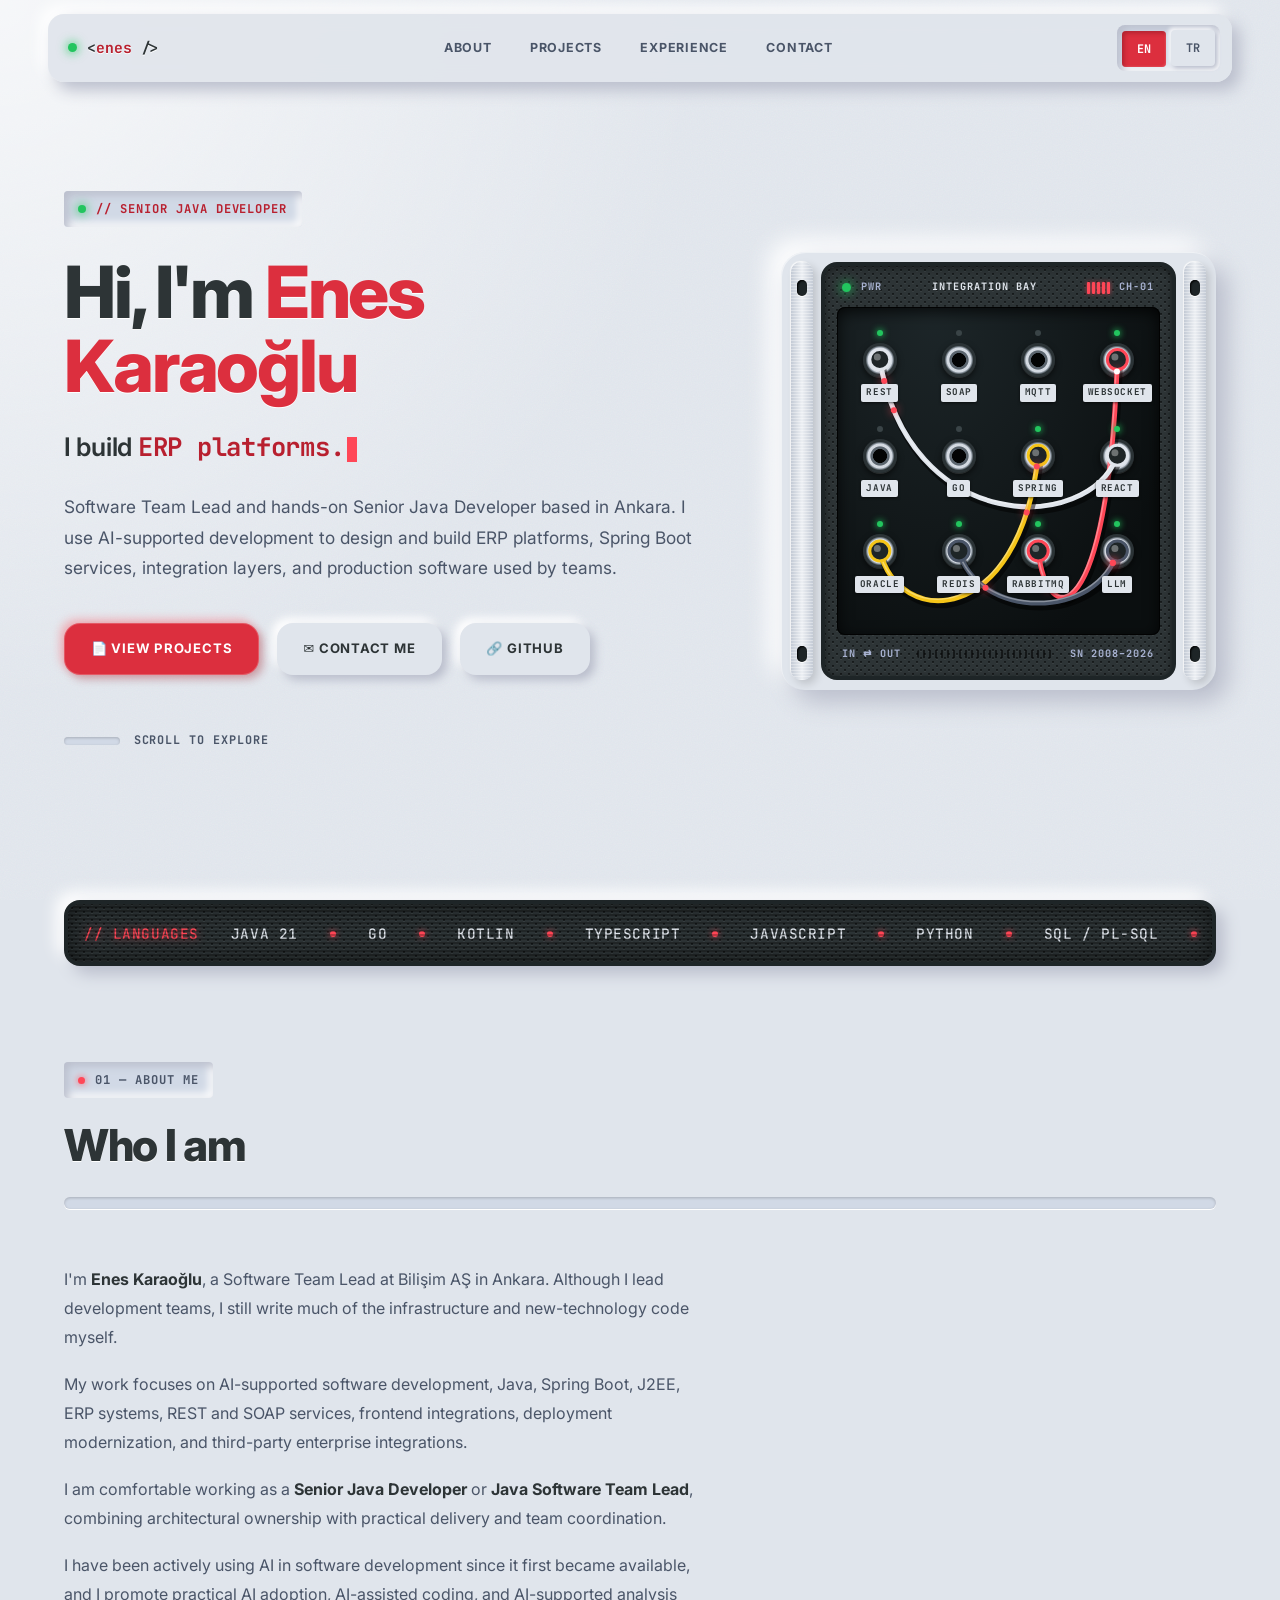
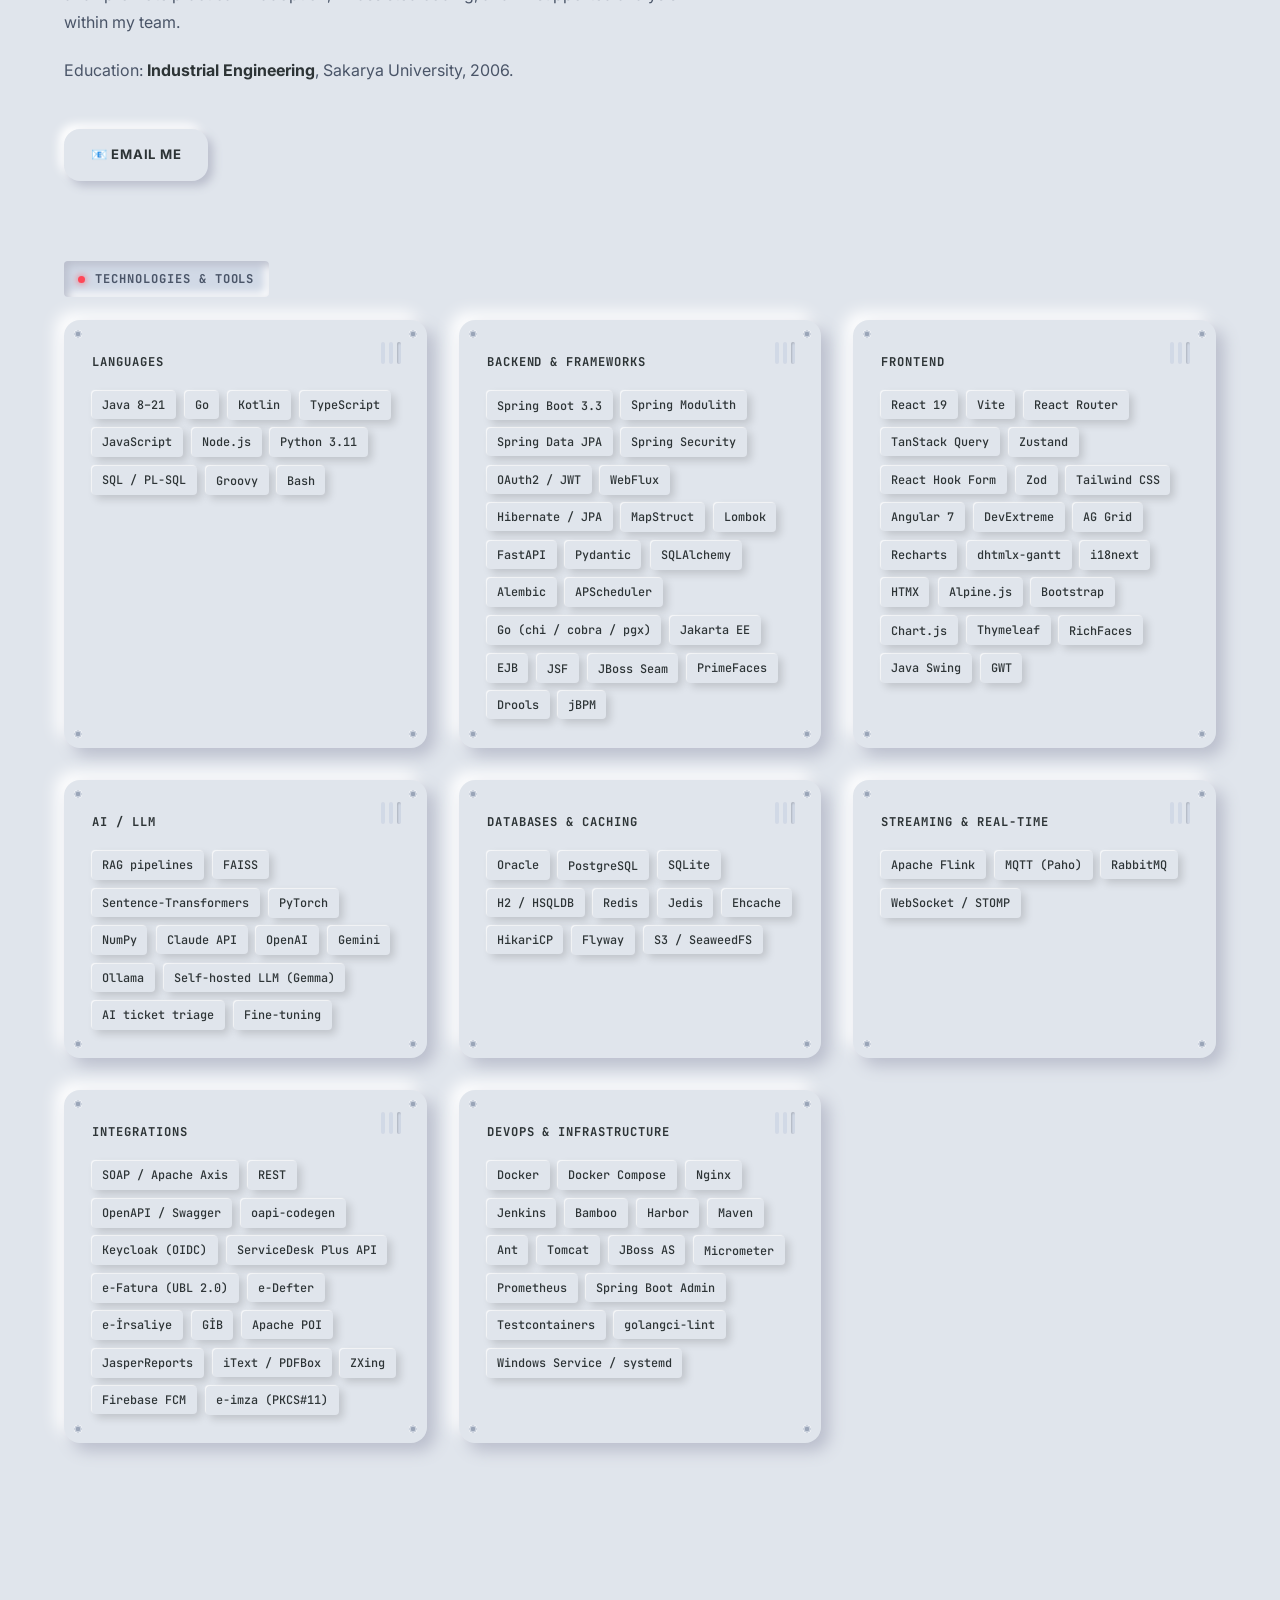
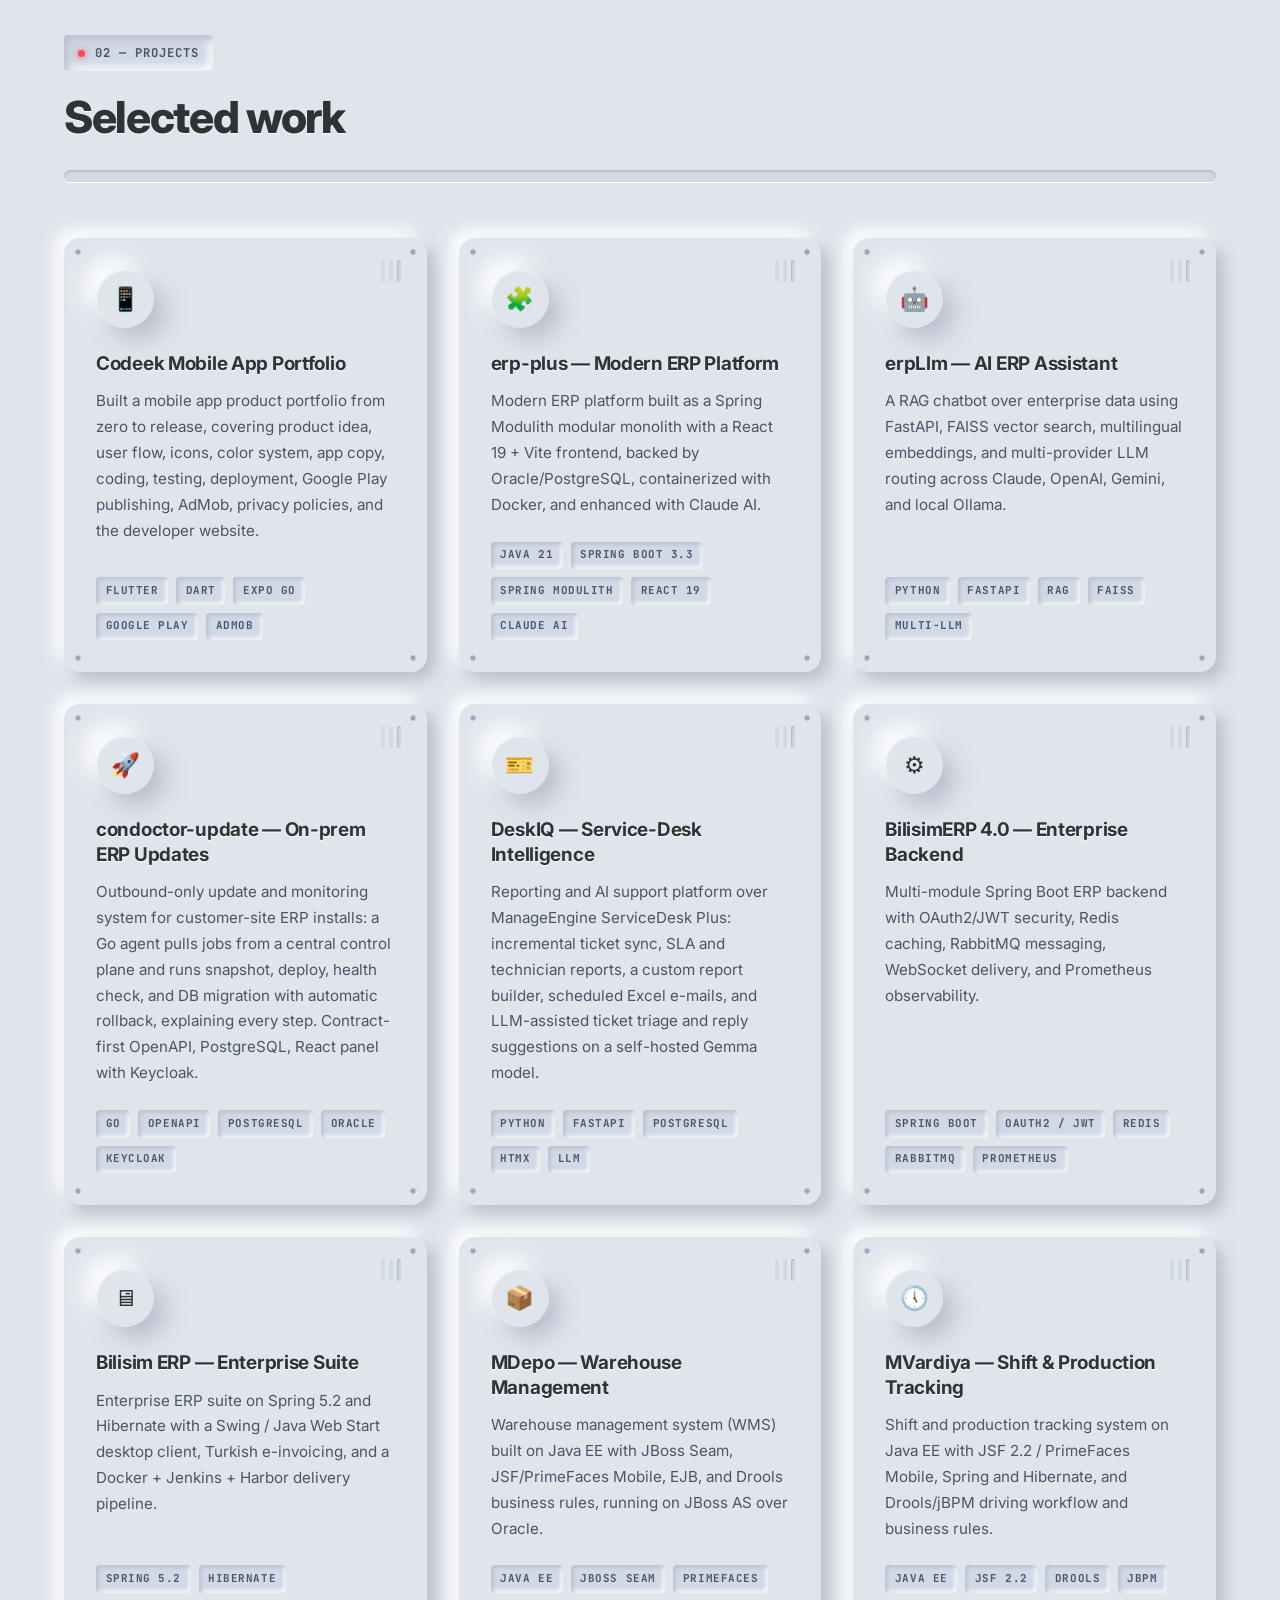
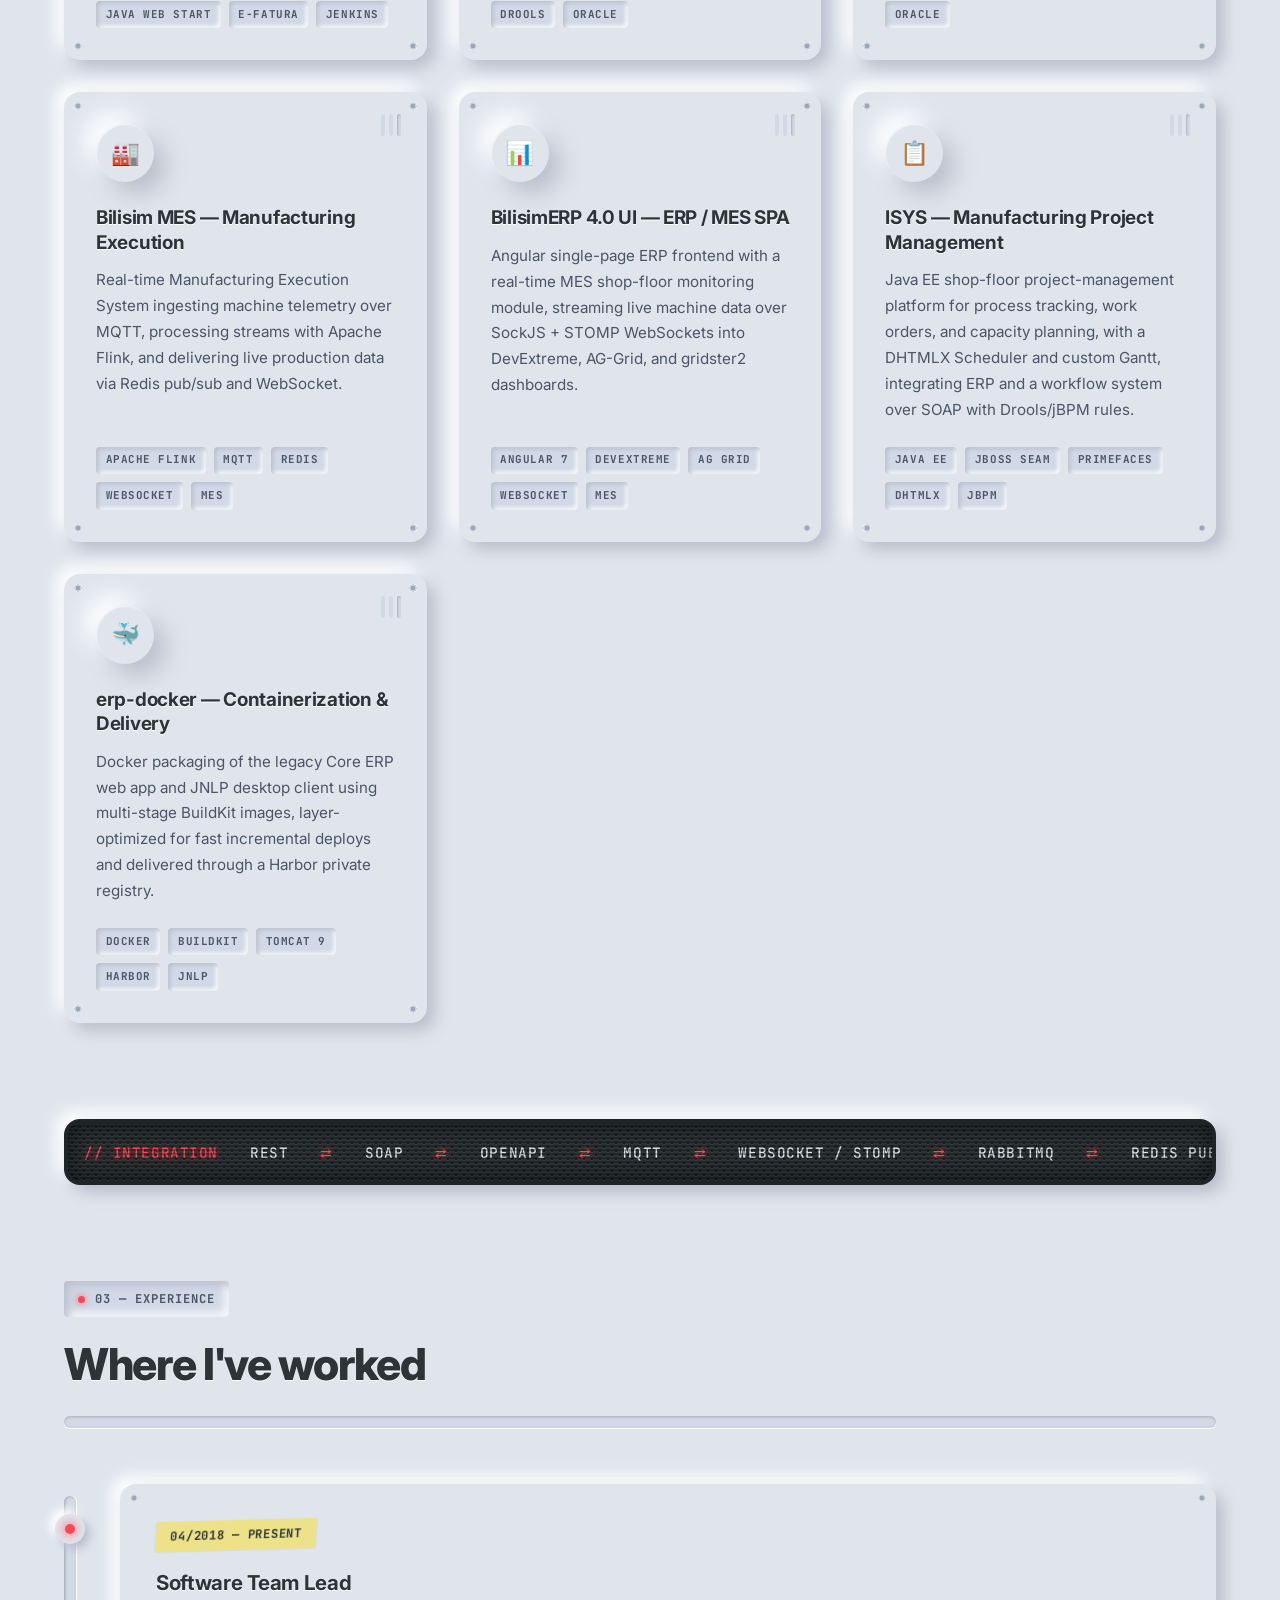
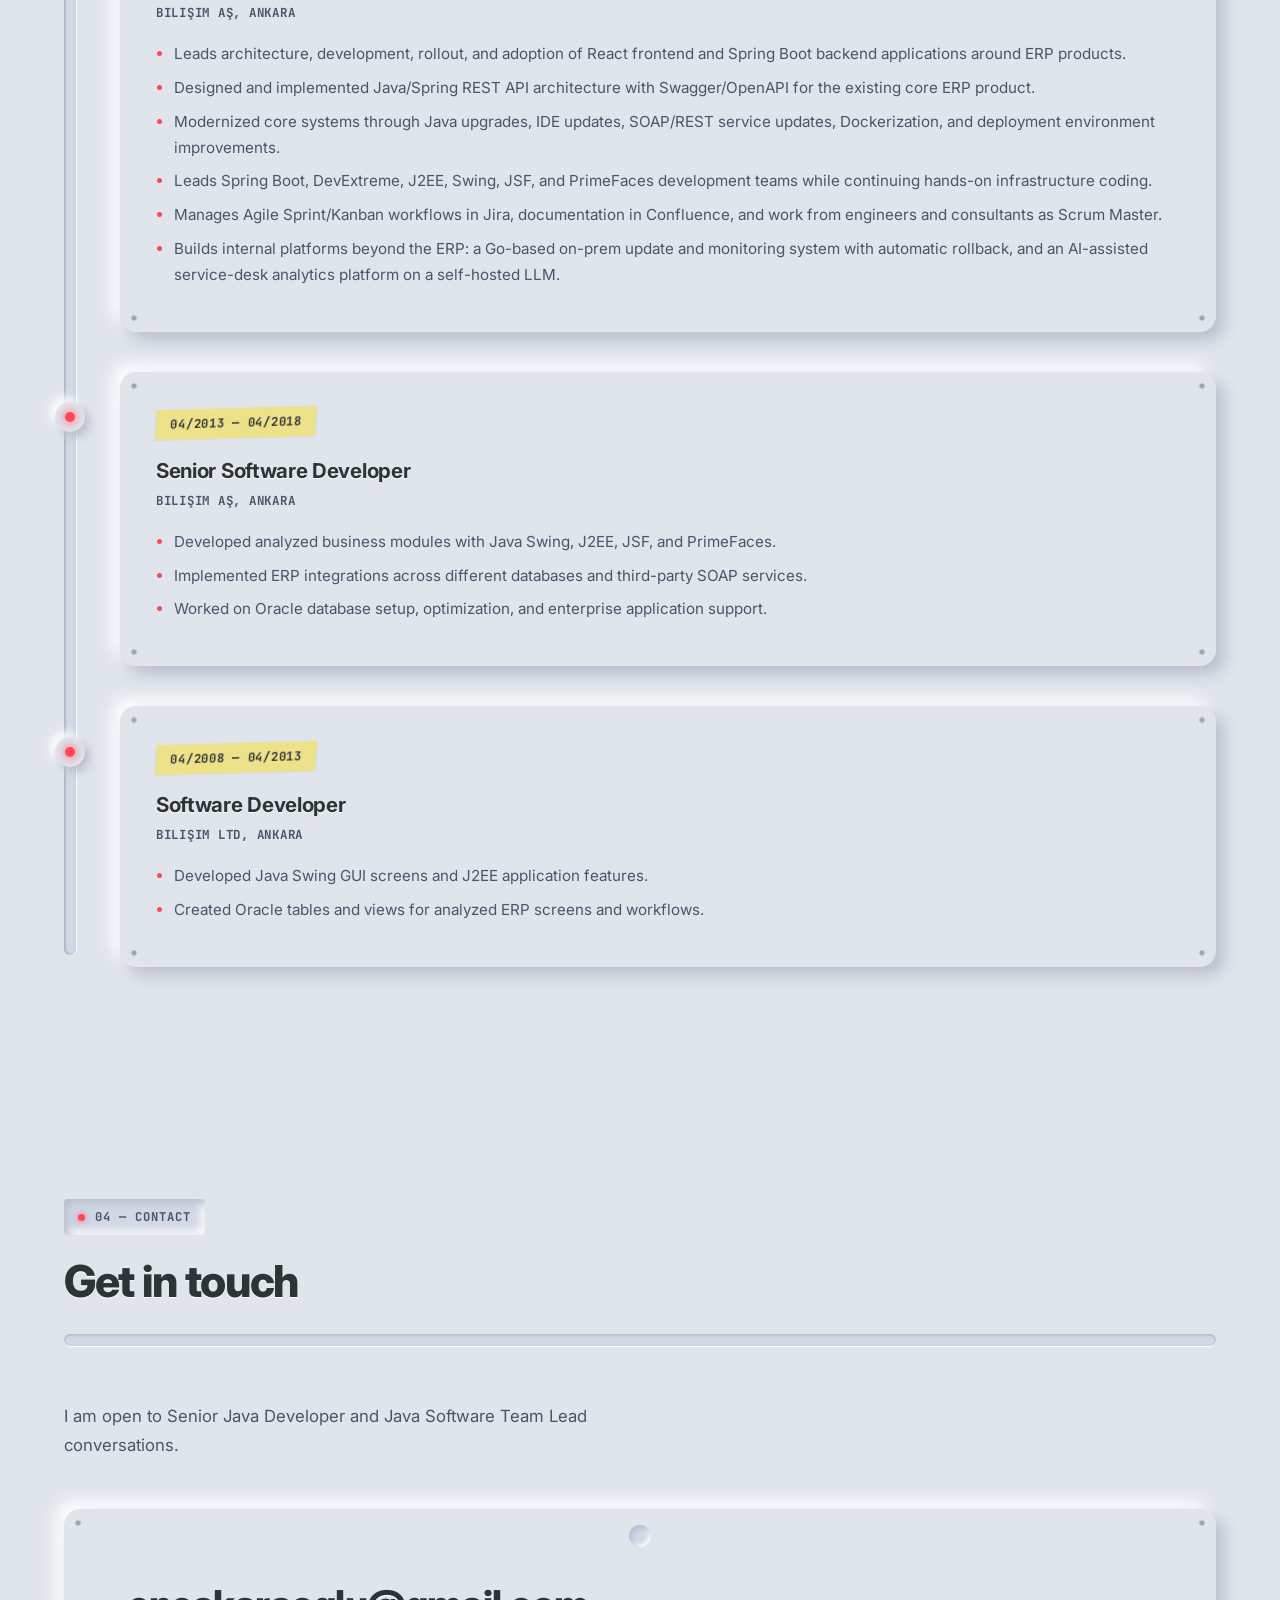
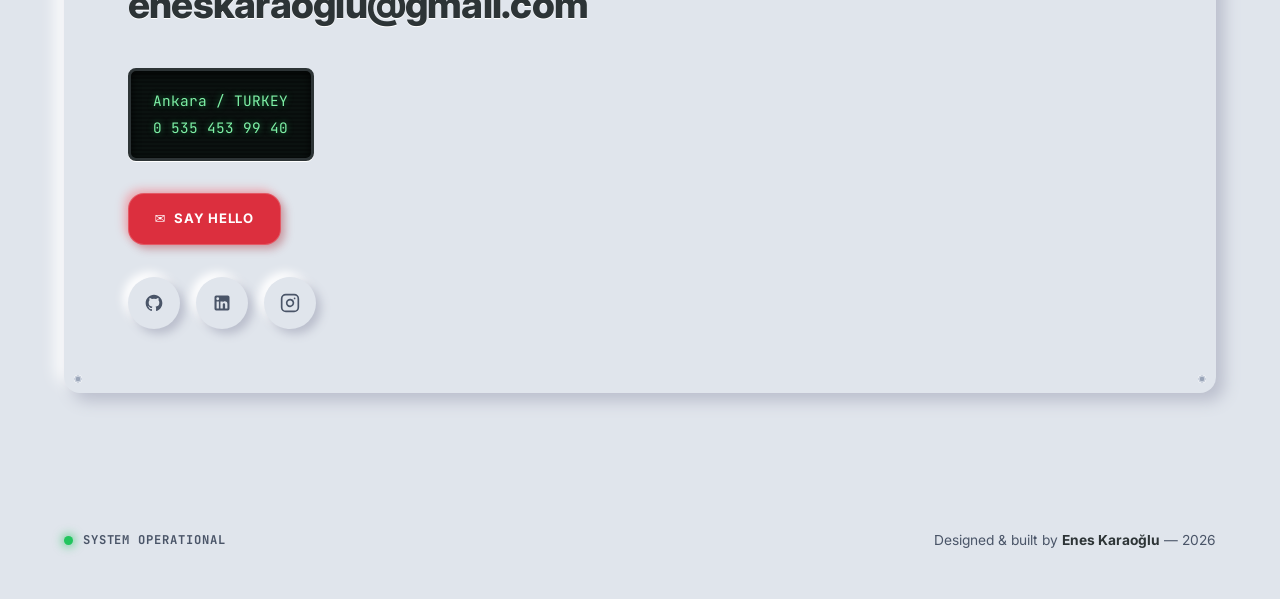
==== commit 9cb93fc9: "Replace hero device with interactive patch-bay rack CSS-built 19-inch rack with aluminium ears, 12 l" ====
--- a/index.html
+++ b/index.html
@@ -64,22 +64,36 @@
   </div>
   </div>
   <div class="hero-visual" aria-hidden="true">
-    <div class="device">
-      <span class="device-key device-key--a"></span>
-      <span class="device-key device-key--b"></span>
-      <div class="device-bezel">
-        <div class="device-bar">
-          <span class="led led--green"></span>
-          <span>SYS://INTEGRATION-BUS</span>
-          <span class="spinner"></span>
-        </div>
-        <div class="device-screen"></div>
-        <div class="device-foot">
-          <span>PWR</span><span class="led led--red"></span>
-          <span class="device-grille"></span>
+    <div class="rack">
+      <div class="rack-ear"><span class="rack-hole"></span><span class="rack-hole"></span></div>
+      <div class="rack-face">
+        <div class="rack-bar">
+          <span class="led led--green"></span><span>PWR</span>
+          <span class="rack-title">INTEGRATION BAY</span>
+          <span class="rack-meter"><i></i><i></i><i></i><i></i><i></i></span>
           <span>CH-01</span>
         </div>
-      </div>
+        <div class="rack-bay" id="patch-bay">
+          <div class="jack" data-port="rest"><span class="jack-led"></span><span class="jack-socket"></span><span class="jack-label">REST</span></div>
+          <div class="jack" data-port="soap"><span class="jack-led"></span><span class="jack-socket"></span><span class="jack-label">SOAP</span></div>
+          <div class="jack" data-port="mqtt"><span class="jack-led"></span><span class="jack-socket"></span><span class="jack-label">MQTT</span></div>
+          <div class="jack" data-port="ws"><span class="jack-led"></span><span class="jack-socket"></span><span class="jack-label">WEBSOCKET</span></div>
+          <div class="jack" data-port="java"><span class="jack-led"></span><span class="jack-socket"></span><span class="jack-label">JAVA</span></div>
+          <div class="jack" data-port="go"><span class="jack-led"></span><span class="jack-socket"></span><span class="jack-label">GO</span></div>
+          <div class="jack" data-port="spring"><span class="jack-led"></span><span class="jack-socket"></span><span class="jack-label">SPRING</span></div>
+          <div class="jack" data-port="react"><span class="jack-led"></span><span class="jack-socket"></span><span class="jack-label">REACT</span></div>
+          <div class="jack" data-port="oracle"><span class="jack-led"></span><span class="jack-socket"></span><span class="jack-label">ORACLE</span></div>
+          <div class="jack" data-port="redis"><span class="jack-led"></span><span class="jack-socket"></span><span class="jack-label">REDIS</span></div>
+          <div class="jack" data-port="rabbitmq"><span class="jack-led"></span><span class="jack-socket"></span><span class="jack-label">RABBITMQ</span></div>
+          <div class="jack" data-port="llm"><span class="jack-led"></span><span class="jack-socket"></span><span class="jack-label">LLM</span></div>
+        </div>
+        <div class="rack-foot">
+          <span>IN &#8644; OUT</span>
+          <span class="rack-grille"></span>
+          <span>SN 2008&ndash;2026</span>
+        </div>
+      </div>
+      <div class="rack-ear"><span class="rack-hole"></span><span class="rack-hole"></span></div>
     </div>
   </div>
 </section>
--- a/css/styles.css
+++ b/css/styles.css
@@ -120,7 +120,7 @@
 }
 
 /* carbon-fibre weave for dark hardware */
-.device-bezel,
+.rack-face,
 .route-box,
 .tech-marquee {
   background-color: var(--dark);
@@ -500,63 +500,97 @@
   box-shadow: inset 0 1px 3px rgba(0, 0, 0, .2);
 }
 
-/* ── Hero device ────────────────────────────────────────────── */
+/* ── Hero patch bay ─────────────────────────────────────────── */
 .hero-visual {
   opacity: 0;
   animation: slideUp .8s var(--spring) forwards .5s;
 }
 
-.device {
-  position: relative;
-  padding: 14px;
-  border-radius: var(--r-2xl);
+/* 19" rack unit: aluminium ears bolted either side of the face */
+.rack {
+  display: flex;
+  gap: 8px;
+  padding: 10px;
+  border-radius: var(--r-xl);
   background: var(--chassis);
   box-shadow: var(--sh-floating);
-  transition: transform .5s var(--spring);
-}
-
-.device:hover { transform: scale(1.015); }
-
-/* physical side keys */
-.device-key {
-  position: absolute;
-  right: -6px;
-  width: 6px;
-  height: 44px;
-  border-radius: 0 4px 4px 0;
-  background: var(--recessed);
-  box-shadow: 2px 2px 3px var(--shadow);
-}
-
-.device-key--a { top: 22%; }
-.device-key--b { top: calc(22% + 56px); height: 28px; }
-
-.device-bezel {
+}
+
+.rack-ear {
+  flex: none;
+  width: 22px;
+  display: flex;
+  flex-direction: column;
+  align-items: center;
+  justify-content: space-between;
+  padding: 18px 0;
+  border-radius: 10px;
+  background:
+    repeating-linear-gradient(0deg, rgba(255, 255, 255, .35) 0 1px, transparent 1px 3px),
+    linear-gradient(90deg, #c3cad5, #eceff3 50%, #c3cad5);
+  box-shadow: var(--sh-sharp);
+}
+
+.rack-hole {
+  width: 10px;
+  height: 16px;
+  border-radius: 5px;
+  background: var(--dark-2);
+  box-shadow: inset 1px 1px 2px #000, 0 1px 0 #fff;
+}
+
+.rack-face {
+  flex: 1;
+  min-width: 0;
   border: 4px solid var(--dark-2);
-  border-radius: var(--r-xl);
+  border-radius: var(--r-lg);
   padding: .75rem;
   box-shadow: inset 0 2px 6px rgba(0, 0, 0, .5);
 }
 
-.device-bar,
-.device-foot {
+.rack-bar,
+.rack-foot {
   display: flex;
   align-items: center;
   gap: .6rem;
   font-family: var(--font-mono);
-  font-size: .66rem;
+  font-size: .64rem;
   font-weight: 700;
   letter-spacing: .1em;
   color: var(--screen-text);
 }
 
-.device-bar { padding: .1rem .35rem .65rem; }
-.device-bar .spinner { margin-left: auto; }
-.device-foot { padding: .7rem .35rem .1rem; }
-.device-foot .led { width: 7px; height: 7px; }
+.rack-bar  { padding: .1rem .35rem .7rem; white-space: nowrap; }
+.rack-foot { padding: .7rem .35rem .1rem; }
+.rack-title { margin: 0 auto; color: #e0e5ec; }
+
+/* level meter */
+.rack-meter {
+  display: inline-flex;
+  align-items: flex-end;
+  gap: 2px;
+  height: 12px;
+}
+
+.rack-meter i {
+  width: 3px;
+  height: 100%;
+  border-radius: 1px;
+  background: var(--accent);
+  box-shadow: 0 0 4px rgba(255, 71, 87, .7);
+  transform-origin: bottom;
+  animation: meter .7s ease-in-out infinite alternate;
+}
+
+.rack-meter i:nth-child(2) { animation-delay: -.2s; }
+.rack-meter i:nth-child(3) { animation-delay: -.45s; }
+.rack-meter i:nth-child(4) { animation-delay: -.1s; }
+.rack-meter i:nth-child(5) { animation-delay: -.6s; }
+
+@keyframes meter { from { transform: scaleY(.2); } to { transform: scaleY(1); } }
 
 /* speaker grille */
-.device-grille {
+.rack-grille {
   flex: 1;
   height: 8px;
   margin: 0 .4rem;
@@ -564,43 +598,79 @@
   border-radius: 2px;
 }
 
-.spinner {
-  width: 12px;
-  height: 12px;
+/* the jack field */
+.rack-bay {
+  position: relative;
+  display: grid;
+  grid-template-columns: repeat(4, 1fr);
+  gap: 1.5rem .4rem;
+  padding: 1.4rem .4rem 2.6rem;
+  border-radius: var(--r-md);
+  background: radial-gradient(ellipse at 30% 0%, #1d2629, #0b0f10 80%);
+  box-shadow: inset 0 0 0 1px rgba(0, 0, 0, .8), inset 0 4px 16px rgba(0, 0, 0, .8);
+}
+
+.jack {
+  display: flex;
+  flex-direction: column;
+  align-items: center;
+  gap: .45rem;
+}
+
+.jack-led {
+  width: 6px;
+  height: 6px;
   border-radius: 50%;
-  border: 2px solid rgba(168, 178, 209, .25);
-  border-top-color: var(--accent);
-  animation: spin 1s linear infinite;
-}
-
-@keyframes spin { to { transform: rotate(360deg); } }
-
-/* the CRT itself */
-.device-screen {
-  position: relative;
-  aspect-ratio: 1 / 1;
-  border-radius: var(--r-md);
-  background: radial-gradient(ellipse at 30% 20%, #1b2a2f, #07090a 75%);
-  box-shadow: inset 0 0 0 1px rgba(0, 0, 0, .8), inset 0 4px 20px rgba(0, 0, 0, .9);
+  background: #3a4447;
+  transition: background .2s var(--ease), box-shadow .2s var(--ease);
+}
+
+.jack.is-plugged .jack-led { background: var(--led-green); box-shadow: 0 0 6px 1px rgba(34, 197, 94, .7); }
+.jack.is-flash .jack-led   { background: var(--accent); box-shadow: 0 0 8px 2px rgba(255, 71, 87, .8); }
+
+/* 6.35mm socket: dark hole, knurled nut, shadowed collar */
+.jack-socket {
+  width: 34px;
+  height: 34px;
+  border-radius: 50%;
+  background: radial-gradient(circle, #030404 0 28%, #5b656e 30% 38%, #d3d9e1 42% 50%, #8a949e 54%, #2b3336 60% 100%);
+  box-shadow: 0 1px 0 rgba(255, 255, 255, .12), 0 3px 6px rgba(0, 0, 0, .6);
+}
+
+/* label-maker tape under each jack — sits above the cables so it stays legible */
+.jack-label,
+.jack-led { position: relative; z-index: 2; }
+
+.jack-label {
+  box-shadow: 0 1px 3px rgba(0, 0, 0, .6);
+  max-width: 100%;
+  padding: 1px 5px;
+  border-radius: 2px;
+  font-family: var(--font-mono);
+  font-size: .58rem;
+  font-weight: 700;
+  letter-spacing: .06em;
+  color: var(--ink);
+  background: var(--chassis);
   overflow: hidden;
-}
-
-.device-screen::after {
-  content: '';
-  position: absolute;
-  inset: 0;
-  pointer-events: none;
-  background: var(--scanlines);
-  background-size: 100% 4px;
-  box-shadow: inset 0 0 40px rgba(0, 0, 0, .7);
-}
-
-.hero-network {
+  text-overflow: ellipsis;
+  white-space: nowrap;
+}
+
+/* cables are drawn by JS into this layer */
+.rack-cables {
   position: absolute;
   inset: 0;
   width: 100%;
   height: 100%;
-}
+  overflow: visible;
+  pointer-events: none;
+  z-index: 1;
+}
+
+.cable { transition: opacity .25s var(--ease); }
+.cable.is-hot { filter: drop-shadow(0 0 5px rgba(255, 255, 255, .55)); }
+.packet { filter: drop-shadow(0 0 4px rgba(255, 71, 87, .95)); }
 
 /* ── Buttons — physical keys ────────────────────────────────── */
 .btn {
@@ -1277,7 +1347,7 @@
     grid-template-columns: 1fr;
     min-height: auto;
   }
-  .hero-visual { width: 100%; max-width: 30rem; justify-self: center; }
+  .hero-visual { width: 100%; max-width: 32rem; justify-self: center; }
   .hero-scroll { display: none; }
 }
 
@@ -1313,6 +1383,14 @@
   footer { flex-direction: column; align-items: flex-start; }
 }
 
+@media (max-width: 480px) {
+  .rack { gap: 6px; padding: 8px; }
+  .rack-ear { width: 14px; }
+  .rack-bar > span:last-child { display: none; }
+  .rack-bay { gap: 1.25rem .25rem; }
+  .jack-socket { width: 30px; height: 30px; }
+}
+
 @keyframes drawerIn {
   from { opacity: 0; transform: translateY(-8px); }
   to   { opacity: 1; transform: none; }
